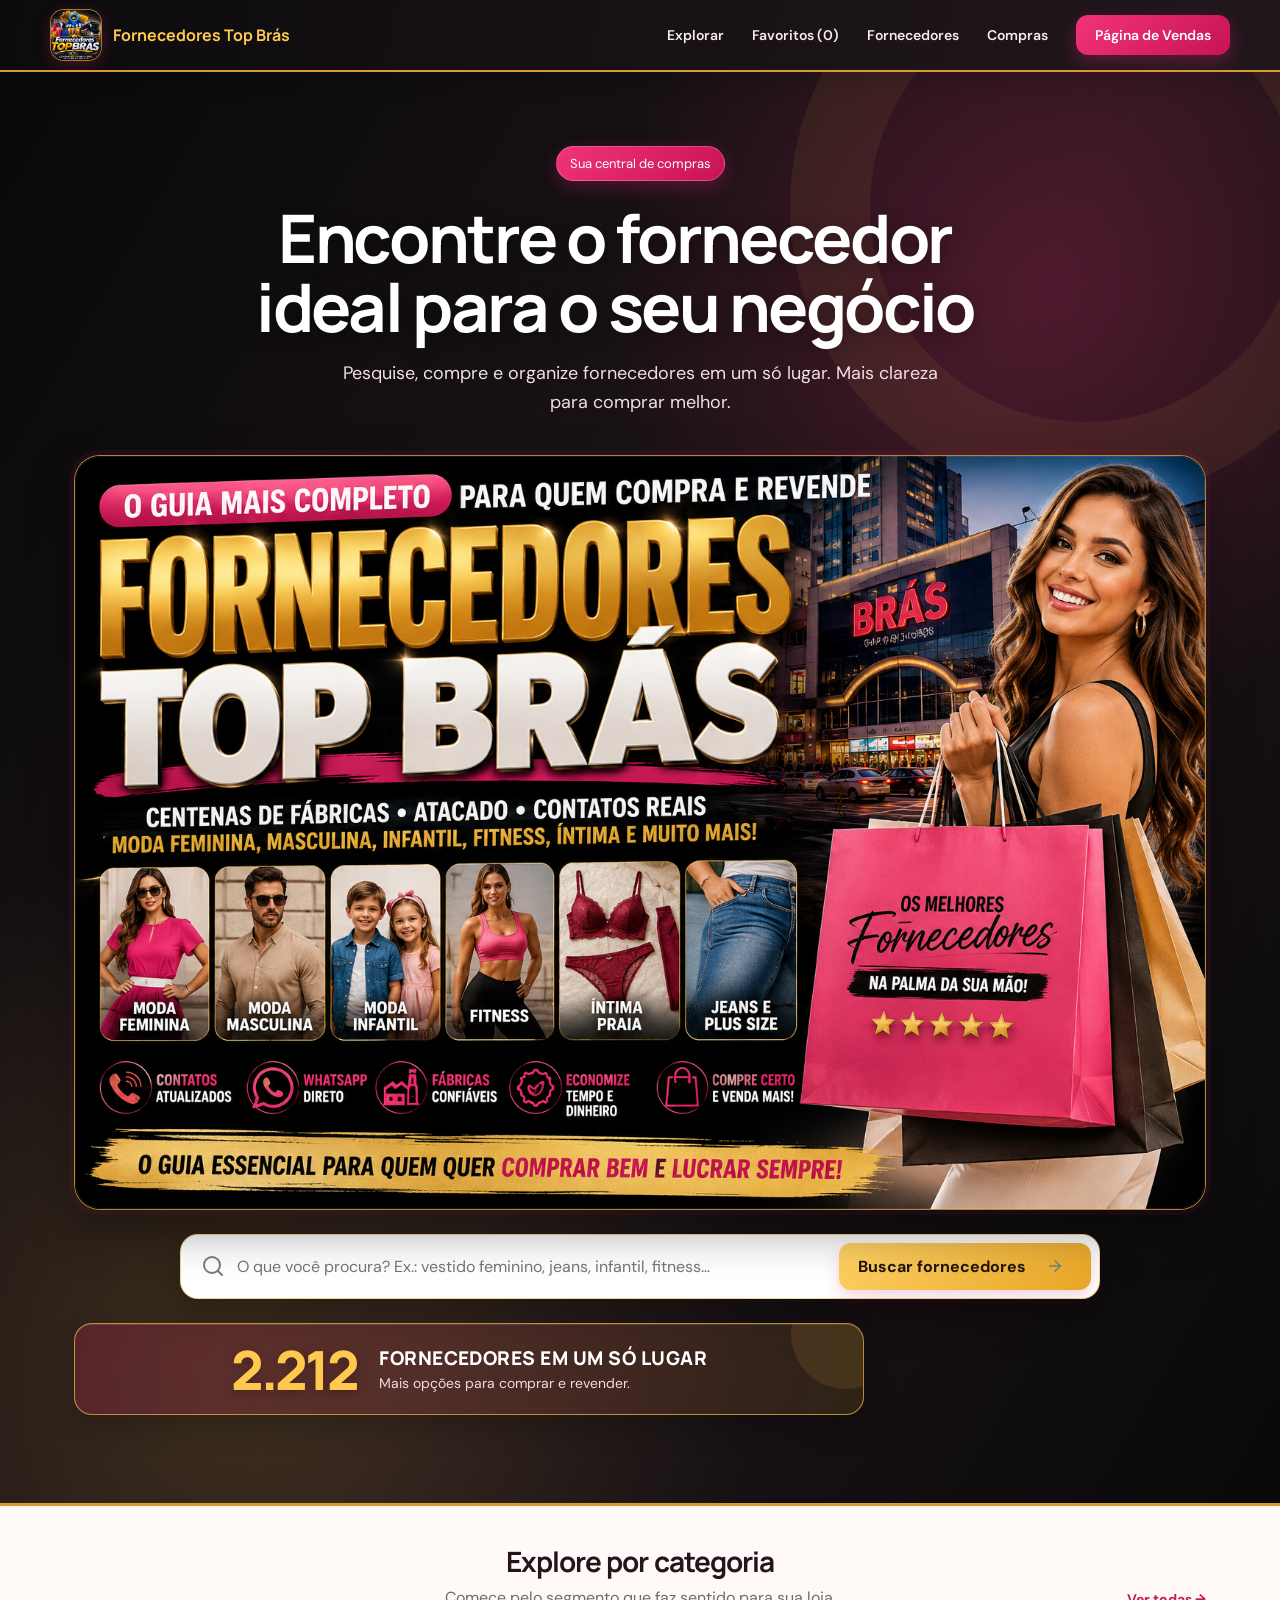
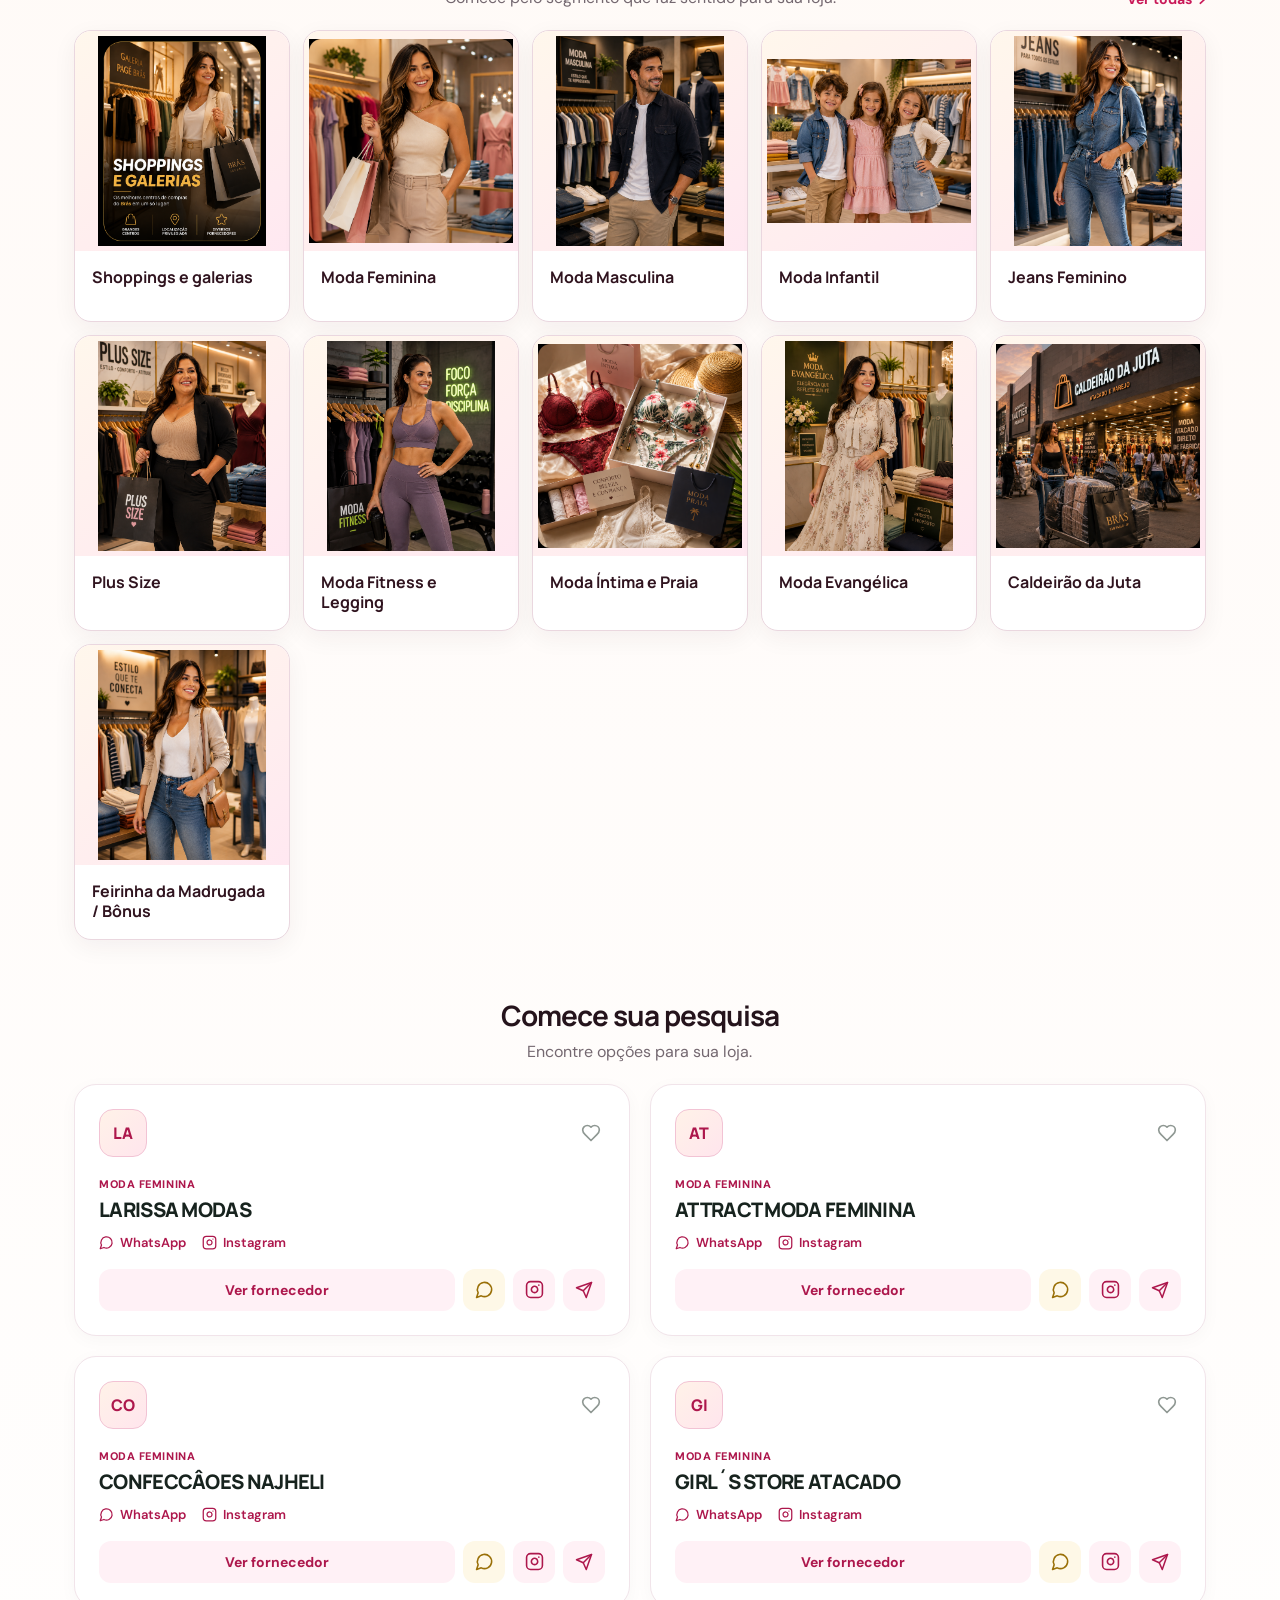
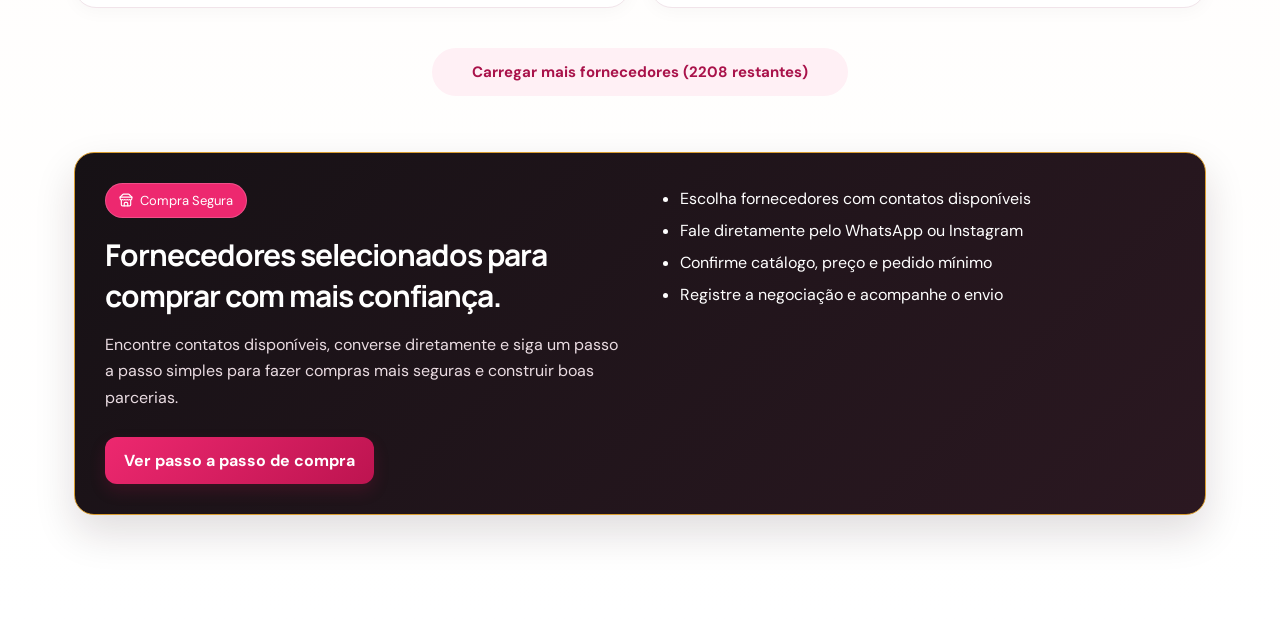
==== index.html @ fed49dac "revert: retirar destaque de teste da pagina inicial" ====
<!DOCTYPE html>
<html lang="pt-BR">
<head>
  <meta charset="utf-8" />
  <meta name="viewport" content="width=device-width, initial-scale=1, maximum-scale=1" />
  <title>Central de Fornecedores — Fornecedores Top Brás</title>
  <meta name="description" content="Encontre o fornecedor ideal para o seu negócio no Brás. Mais de 2.200 fornecedores em um só lugar. Contatos, WhatsApp e Instagram oficiais." />
  
  <link rel="icon" type="image/png" href="assets/fornecedores-top-bras-logo.png" />
  <link rel="apple-touch-icon" href="assets/fornecedores-top-bras-logo.png" />
  
  <!-- Fonts -->
  <link rel="preconnect" href="https://fonts.googleapis.com" />
  <link rel="preconnect" href="https://fonts.gstatic.com" crossorigin />
  <link href="https://fonts.googleapis.com/css2?family=DM+Sans:ital,opsz,wght@0,9..40,400;0,9..40,500;0,9..40,600;0,9..40,700;1,9..40,400&family=Manrope:wght@600;700;800;900&display=swap" rel="stylesheet" />
  
  <!-- App Stylesheet -->
  <link rel="stylesheet" href="styles.css" />
</head>
<body>

  <!-- ==========================================================================
       TOPBAR (EXACT MATCH)
       ========================================================================== -->
  <header class="topbar">
    <a class="brand" href="/" id="brandLogoLink">
      <span class="brandmark">
        <img alt="Fornecedores Top Brás" width="38" height="38" src="assets/fornecedores-top-bras-logo.png" style="border-radius:10px; object-fit:cover;" />
      </span>
      <span><b>Fornecedores Top Brás</b></span>
    </a>
    <nav class="desktop-nav">
      <a href="#explorar" id="navExplorar">Explorar</a>
      <a href="#favoritos" id="navFavoritos">Favoritos (<span id="desktopFavCount">0</span>)</a>
      <a href="#fornecedoresSection" id="navMeusFornecedores">Fornecedores</a>
      <a href="#compra-segura" id="navCompras">Compras</a>
      <a class="login" href="landing.html" title="Página de Vendas">Página de Vendas</a>
    </nav>
  </header>

  <main>
    <!-- ==========================================================================
         1. HOME VIEW (HERO, CATEGORIES, SUPPLIERS LIST, COMPRA SEGURA)
         ========================================================================== -->
    <div id="homeView">
      <!-- HERO SECTION (EXACT MATCH) -->
      <section class="hero">
        <div class="hero-inner">
          <div class="hero-copy">
            <span class="pill">Sua central de compras</span>
            <h1>Encontre o fornecedor ideal para o seu negócio</h1>
            <p>Pesquise, compre e organize fornecedores em um só lugar. Mais clareza para comprar melhor.</p>
          </div>

          <div class="hero-banner">
            <img alt="Guia de fornecedores TOP Brás com categorias de moda" width="1536" height="1024" src="assets/fornecedores-top-bras.png" />
          </div>

          <form class="searchbar hero-search" id="heroSearchForm" onsubmit="return false;">
            <svg xmlns="http://www.w3.org/2000/svg" width="24" height="24" viewBox="0 0 24 24" fill="none" stroke="currentColor" stroke-width="2" stroke-linecap="round" stroke-linejoin="round" class="lucide lucide-search"><circle cx="11" cy="11" r="8"></circle><path d="m21 21-4.3-4.3"></path></svg>
            <input id="mainSearchInput" placeholder="O que você procura? Ex.: vestido feminino, jeans, infantil, fitness..." autocomplete="off" />
            <button type="submit" class="button orange" id="mainSearchBtn">
              Buscar fornecedores 
              <svg xmlns="http://www.w3.org/2000/svg" width="18" height="18" viewBox="0 0 24 24" fill="none" stroke="currentColor" stroke-width="2" stroke-linecap="round" stroke-linejoin="round" class="lucide lucide-arrow-right"><path d="M5 12h14"></path><path d="m12 5 7 7-7 7"></path></svg>
            </button>
          </form>

          <div class="hero-proof">
            <strong>2.212</strong>
            <div>
              <b>fornecedores em um só lugar</b>
              <span>Mais opções para comprar e revender.</span>
            </div>
          </div>
        </div>
      </section>

      <!-- CONTAINER: CATEGORIES & SUPPLIERS (EXACT MATCH) -->
      <div class="container" id="explorar">
        
        <!-- CATEGORY GRID -->
        <section>
          <div class="section-title">
            <div>
              <h2>Explore por categoria</h2>
              <p>Comece pelo segmento que faz sentido para sua loja.</p>
            </div>
            <a class="text-link" href="#fornecedoresSection" id="btnVerTodas">Ver todas →</a>
          </div>

          <div class="category-grid" id="categoryGrid">
            <a class="category-card category-photo-card" href="#fornecedoresSection" data-cat="Shoppings e galerias">
              <img alt="Shoppings e galerias" loading="lazy" width="420" height="300" class="category-photo" src="assets/categories/11-shoppings-galerias.png" />
              <div class="category-meta"><b>Shoppings e galerias</b></div>
            </a>
            <a class="category-card category-photo-card" href="#fornecedoresSection" data-cat="Moda Feminina">
              <img alt="Moda Feminina" loading="lazy" width="420" height="300" class="category-photo" src="assets/categories/01-moda-feminina.png" />
              <div class="category-meta"><b>Moda Feminina</b></div>
            </a>
            <a class="category-card category-photo-card" href="#fornecedoresSection" data-cat="Moda Masculina">
              <img alt="Moda Masculina" loading="lazy" width="420" height="300" class="category-photo" src="assets/categories/09-moda-masculina.png" />
              <div class="category-meta"><b>Moda Masculina</b></div>
            </a>
            <a class="category-card category-photo-card" href="#fornecedoresSection" data-cat="Moda Infantil">
              <img alt="Moda Infantil" loading="lazy" width="420" height="300" class="category-photo" src="assets/categories/08-moda-infantil.png" />
              <div class="category-meta"><b>Moda Infantil</b></div>
            </a>
            <a class="category-card category-photo-card" href="#fornecedoresSection" data-cat="Jeans">
              <img alt="Jeans Feminino" loading="lazy" width="420" height="300" class="category-photo" src="assets/categories/05-jeans-feminino.png" />
              <div class="category-meta"><b>Jeans Feminino</b></div>
            </a>
            <a class="category-card category-photo-card" href="#fornecedoresSection" data-cat="Plus Size">
              <img alt="Plus Size" loading="lazy" width="420" height="300" class="category-photo" src="assets/categories/06-plus-size.png" />
              <div class="category-meta"><b>Plus Size</b></div>
            </a>
            <a class="category-card category-photo-card" href="#fornecedoresSection" data-cat="Moda Fitness">
              <img alt="Moda Fitness e Legging" loading="lazy" width="420" height="300" class="category-photo" src="assets/categories/04-moda-fitness-legging.png" />
              <div class="category-meta"><b>Moda Fitness e Legging</b></div>
            </a>
            <a class="category-card category-photo-card" href="#fornecedoresSection" data-cat="Moda Íntima">
              <img alt="Moda Íntima e Praia" loading="lazy" width="420" height="300" class="category-photo" src="assets/categories/03-moda-intima-praia.png" />
              <div class="category-meta"><b>Moda Íntima e Praia</b></div>
            </a>
            <a class="category-card category-photo-card" href="#fornecedoresSection" data-cat="Moda Evangélica">
              <img alt="Moda Evangélica" loading="lazy" width="420" height="300" class="category-photo" src="assets/categories/07-moda-evangelica.png" />
              <div class="category-meta"><b>Moda Evangélica</b></div>
            </a>
            <a class="category-card category-photo-card" href="#fornecedoresSection" data-cat="Caldeirão da Juta">
              <img alt="Caldeirão da Juta" loading="lazy" width="420" height="300" class="category-photo" src="assets/categories/02-caldeirao-da-juta.png" />
              <div class="category-meta"><b>Caldeirão da Juta</b></div>
            </a>
            <a class="category-card category-photo-card" href="#fornecedoresSection" data-cat="Feirinha da Madrugada">
              <img alt="Feirinha da Madrugada / Bônus" loading="lazy" width="420" height="300" class="category-photo" src="assets/categories/10-feirinha-madrugada-bonus.png" />
              <div class="category-meta"><b>Feirinha da Madrugada / Bônus</b></div>
            </a>
          </div>
        </section>

        <!-- SUPPLIERS GRID SECTION -->
        <section class="section" id="fornecedoresSection">
          <div class="section-title">
            <div>
              <h2 id="suppliersTitle">Comece sua pesquisa</h2>
              <p id="suppliersSubtitle">Encontre opções para sua loja.</p>
            </div>
            <div style="display:flex; align-items:center; gap:10px;">
              <span id="activeFilterBadge" style="display:none; background:var(--mint); color:var(--green); font-size:12px; font-weight:700; padding:6px 14px; border-radius:99px;"></span>
              <button id="btnLimparFiltro" style="display:none; background:none; border:none; color:var(--orange); font-weight:700; font-size:13px; cursor:pointer;">Limpar filtro ✕</button>
            </div>
          </div>

          <div class="supplier-grid" id="suppliersGrid">
            <!-- Renderizado dinamicamente via app.js -->
          </div>

          <div style="text-align:center; margin-top:40px;" id="loadMoreBox">
            <button type="button" class="button secondary" id="btnCarregarMais" style="padding:14px 40px; font-weight:700; font-size:15px; border-radius:99px;">
              Carregar mais fornecedores
            </button>
          </div>
        </section>

        <!-- COMPRA SEGURA SECTION -->
        <section class="section safe" id="compra-segura">
          <div>
            <span class="pill" style="background:#dcebe1;color:#18392b">
              <svg xmlns="http://www.w3.org/2000/svg" width="14" height="14" viewBox="0 0 24 24" fill="none" stroke="currentColor" stroke-width="2" stroke-linecap="round" stroke-linejoin="round" class="lucide lucide-store"><path d="m2 7 4.41-4.41A2 2 0 0 1 7.83 2h8.34a2 2 0 0 1 1.42.59L22 7"></path><path d="M4 12v8a2 2 0 0 0 2 2h12a2 2 0 0 0 2-2v-8"></path><path d="M15 22v-4a2 2 0 0 0-2-2h-2a2 2 0 0 0-2 2v4"></path><path d="M2 7h20"></path><path d="M22 7v3a2 2 0 0 1-2 2a2.7 2.7 0 0 1-1.59-.63.7.7 0 0 0-.82 0A2.7 2.7 0 0 1 16 12a2.7 2.7 0 0 1-1.59-.63.7.7 0 0 0-.82 0A2.7 2.7 0 0 1 12 12a2.7 2.7 0 0 1-1.59-.63.7.7 0 0 0-.82 0A2.7 2.7 0 0 1 8 12a2.7 2.7 0 0 1-1.59-.63.7.7 0 0 0-.82 0A2.7 2.7 0 0 1 4 12a2 2 0 0 1-2-2V7"></path></svg> 
              Compra Segura
            </span>
            <h2 style="margin-top:16px;font-size:30px">Fornecedores selecionados para comprar com mais confiança.</h2>
            <p style="color:var(--muted);line-height:1.65">Encontre contatos disponíveis, converse diretamente e siga um passo a passo simples para fazer compras mais seguras e construir boas parcerias.</p>
            <button type="button" class="button" id="btnPassoAPasso" style="margin-top:10px;">Ver passo a passo de compra</button>
          </div>
          <ul>
            <li>Escolha fornecedores com contatos disponíveis</li>
            <li>Fale diretamente pelo WhatsApp ou Instagram</li>
            <li>Confirme catálogo, preço e pedido mínimo</li>
            <li>Registre a negociação e acompanhe o envio</li>
          </ul>
        </section>

      </div>
    </div>

    <!-- ==========================================================================
         2. INTERNAL SUPPLIER DETAIL VIEW (DIRECT GPS ROUTE)
         ========================================================================== -->
    <div id="detailView" style="display:none;">
      <div class="container">
        <div style="margin-bottom: 24px;">
          <a href="/" class="text-link" id="btnBackToHome" style="display:inline-flex; align-items:center; gap:8px; font-weight:700; font-size:15px; cursor:pointer;">
            <svg xmlns="http://www.w3.org/2000/svg" width="18" height="18" viewBox="0 0 24 24" fill="none" stroke="currentColor" stroke-width="2" stroke-linecap="round" stroke-linejoin="round"><path d="m15 18-6-6 6-6"/></svg>
            Voltar para todos os fornecedores
          </a>
        </div>

        <div class="detail-grid">
          <!-- MAIN DETAILS ARTICLE -->
          <article class="detail-card">
            <div class="detail-header">
              <div class="avatar" id="detailAvatar">Sh</div>
              <div>
                <h1 id="detailTitle">Shopping 900</h1>
                <span class="badge" id="detailBadge">Shoppings e galerias</span>
              </div>
            </div>

            <div class="details" id="detailItemsList">
              <!-- Dynamically populated detail items -->
            </div>
          </article>

          <!-- ASIDE QUICK ACTIONS -->
          <aside>
            <div class="side-card">
              <h3>Ações rápidas</h3>
              <div class="action-stack">
                <a class="button" id="detailZapBtn" target="_blank" href="#">
                  <svg xmlns="http://www.w3.org/2000/svg" width="18" height="18" viewBox="0 0 24 24" fill="none" stroke="currentColor" stroke-width="2" stroke-linecap="round" stroke-linejoin="round" class="lucide lucide-message-circle"><path d="M7.9 20A9 9 0 1 0 4 16.1L2 22Z"></path></svg> 
                  Chamar no WhatsApp
                </a>

                <a class="button secondary" id="detailInstaBtn" target="_blank" href="#">
                  <svg xmlns="http://www.w3.org/2000/svg" width="18" height="18" viewBox="0 0 24 24" fill="none" stroke="currentColor" stroke-width="2" stroke-linecap="round" stroke-linejoin="round" class="lucide lucide-instagram"><rect width="20" height="20" x="2" y="2" rx="5" ry="5"></rect><path d="M16 11.37A4 4 0 1 1 12.63 8 4 4 0 0 1 16 11.37z"></path><line x1="17.5" x2="17.51" y1="6.5" y2="6.5"></line></svg> 
                  Abrir Instagram
                </a>

                <!-- DIRECT GPS NAVIGATION LINK -->
                <a class="button secondary" id="detailGpsBtn" target="_blank" href="#" aria-label="Como chegar no fornecedor com GPS">
                  <svg xmlns="http://www.w3.org/2000/svg" width="18" height="18" viewBox="0 0 24 24" fill="none" stroke="currentColor" stroke-width="2" stroke-linecap="round" stroke-linejoin="round" class="lucide lucide-navigation"><polygon points="3 11 22 2 13 21 11 13 3 11"></polygon></svg> 
                  Como chegar (GPS)
                </a>

                <button class="button" type="button" id="detailAddMeusFornecedoresBtn">
                  <svg xmlns="http://www.w3.org/2000/svg" width="18" height="18" viewBox="0 0 24 24" fill="none" stroke="currentColor" stroke-width="2" stroke-linecap="round" stroke-linejoin="round" class="lucide lucide-package-check"><path d="m16 16 2 2 4-4"></path><path d="M21 10V8a2 2 0 0 0-1-1.73l-7-4a2 2 0 0 0-2 0l-7 4A2 2 0 0 0 3 8v8a2 2 0 0 0 1 1.73l7 4a2 2 0 0 0 2 0l2-1.14"></path><path d="m7.5 4.27 9 5.15"></path><polyline points="3.29 7 12 12 20.71 7"></polyline><line x1="12" x2="12" y1="22" y2="12"></line></svg> 
                  Adicionar aos meus fornecedores
                </button>

                <button class="button secondary" type="button" id="detailToggleFavBtn">
                  <svg xmlns="http://www.w3.org/2000/svg" width="18" height="18" viewBox="0 0 24 24" fill="none" stroke="currentColor" stroke-width="2" stroke-linecap="round" stroke-linejoin="round" class="lucide lucide-heart"><path d="M19 14c1.49-1.46 3-3.21 3-5.5A5.5 5.5 0 0 0 16.5 3c-1.76 0-3 .5-4.5 2-1.5-1.5-2.74-2-4.5-2A5.5 5.5 0 0 0 2 8.5c0 2.3 1.5 4.05 3 5.5l7 7Z"></path></svg> 
                  Adicionar aos favoritos
                </button>

                <select class="select" id="detailClassifySelect">
                  <option value="" disabled="" selected="">Classificar fornecedor</option>
                  <option>Quero conhecer</option>
                  <option>Entrei em contato</option>
                  <option>Aguardando resposta</option>
                  <option>Negociando</option>
                  <option>Fiz minha primeira compra</option>
                  <option>Fornecedor aprovado</option>
                  <option>Favorito</option>
                  <option>Não recomendo</option>
                  <option>Contato aparentemente desatualizado</option>
                </select>

                <textarea class="textarea" id="detailNoteTextarea" placeholder="Escreva sua anotação sobre este fornecedor..."></textarea>
                
                <button class="button secondary" type="button" id="detailSaveNoteBtn">
                  <svg xmlns="http://www.w3.org/2000/svg" width="18" height="18" viewBox="0 0 24 24" fill="none" stroke="currentColor" stroke-width="2" stroke-linecap="round" stroke-linejoin="round" class="lucide lucide-notebook-pen"><path d="M13.4 2H6a2 2 0 0 0-2 2v16a2 2 0 0 0 2 2h12a2 2 0 0 0 2-2v-7.4"></path><path d="M2 6h4"></path><path d="M2 10h4"></path><path d="M2 14h4"></path><path d="M2 18h4"></path><path d="M21.378 5.626a1 1 0 1 0-3.004-3.004l-5.01 5.012a2 2 0 0 0-.506.854l-.837 2.87a.5.5 0 0 0 .62.62l2.87-.837a2 2 0 0 0 .854-.506z"></path></svg> 
                  Salvar anotação
                </button>
              </div>
            </div>
          </aside>
        </div>
      </div>
    </div>
  </main>

  <!-- ==========================================================================
       BOTTOM NAVIGATION (MOBILE FIRST - EXACT MATCH)
       ========================================================================== -->
  <nav class="bottom-nav">
    <a class="active" href="#" id="bottomNavInicio">
      <svg xmlns="http://www.w3.org/2000/svg" width="21" height="21" viewBox="0 0 24 24" fill="none" stroke="currentColor" stroke-width="2" stroke-linecap="round" stroke-linejoin="round" class="lucide lucide-house"><path d="M15 21v-8a1 1 0 0 0-1-1h-4a1 1 0 0 0-1 1v8"></path><path d="M3 10a2 2 0 0 1 .709-1.528l7-5.999a2 2 0 0 1 2.582 0l7 5.999A2 2 0 0 1 21 10v9a2 2 0 0 1-2 2H5a2 2 0 0 1-2-2z"></path></svg>
      <span>Início</span>
    </a>
    <a href="#fornecedoresSection" id="bottomNavBuscar">
      <svg xmlns="http://www.w3.org/2000/svg" width="21" height="21" viewBox="0 0 24 24" fill="none" stroke="currentColor" stroke-width="2" stroke-linecap="round" stroke-linejoin="round" class="lucide lucide-search"><circle cx="11" cy="11" r="8"></circle><path d="m21 21-4.3-4.3"></path></svg>
      <span>Buscar</span>
    </a>
    <a href="#favoritos" id="bottomNavFavoritos">
      <svg xmlns="http://www.w3.org/2000/svg" width="21" height="21" viewBox="0 0 24 24" fill="none" stroke="currentColor" stroke-width="2" stroke-linecap="round" stroke-linejoin="round" class="lucide lucide-heart"><path d="M19 14c1.49-1.46 3-3.21 3-5.5A5.5 5.5 0 0 0 16.5 3c-1.76 0-3 .5-4.5 2-1.5-1.5-2.74-2-4.5-2A5.5 5.5 0 0 0 2 8.5c0 2.3 1.5 4.05 3 5.5l7 7Z"></path></svg>
      <span>Favoritos</span>
    </a>
    <a href="#fornecedoresSection" id="bottomNavFornecedores">
      <svg xmlns="http://www.w3.org/2000/svg" width="21" height="21" viewBox="0 0 24 24" fill="none" stroke="currentColor" stroke-width="2" stroke-linecap="round" stroke-linejoin="round" class="lucide lucide-package"><path d="M11 21.73a2 2 0 0 0 2 0l7-4A2 2 0 0 0 21 16V8a2 2 0 0 0-1-1.73l-7-4a2 2 0 0 0-2 0l-7 4A2 2 0 0 0 3 8v8a2 2 0 0 0 1 1.73z"></path><path d="M12 22V12"></path><path d="m3.3 7 7.703 4.734a2 2 0 0 0 1.994 0L20.7 7"></path><path d="m7.5 4.27 9 5.15"></path></svg>
      <span>Fornecedores</span>
    </a>
    <a href="#compra-segura" id="bottomNavPerfil">
      <svg xmlns="http://www.w3.org/2000/svg" width="21" height="21" viewBox="0 0 24 24" fill="none" stroke="currentColor" stroke-width="2" stroke-linecap="round" stroke-linejoin="round" class="lucide lucide-user-round"><circle cx="12" cy="8" r="5"></circle><path d="M20 21a8 8 0 0 0-16 0"></path></svg>
      <span>Dicas</span>
    </a>
  </nav>

  <!-- TOAST FEEDBACK -->
  <div class="toast-msg" id="toast">⭐ Fornecedor salvo nos favoritos!</div>

  <!-- SUPPLIERS DATABASE (2.212 FORNECEDORES) -->
  <script src="fornecedores_data.js"></script>

  <!-- APPLICATION LOGIC -->
  <script src="app.js"></script>

</body>
</html>
---- styles.css ----
@import url("https://fonts.googleapis.com/css2?family=DM+Sans:wght@400;500;600;700&family=Manrope:wght@600;700;800&display=swap");:root{--ink:#17231e;--muted:#68736d;--green:#18392b;--mint:#dcebe1;--cream:#f6f3e9;--orange:#ef9c55;--line:#e2e5df;--shadow:0 12px 35px rgba(24,57,43,.08)}*{box-sizing:border-box}html{scroll-behavior:smooth}body{margin:0;background:#fafbf8;color:var(--ink);font-family:DM Sans,sans-serif}h1,h2,h3{font-family:Manrope,sans-serif;margin:0;letter-spacing:-.035em}a{text-decoration:none;color:inherit}button,input,select,textarea{font:inherit}button{cursor:pointer}main{min-height:calc(100vh - 72px)}.topbar{height:72px;padding:0 max(24px,calc((100vw - 1180px)/2));justify-content:space-between;background:#fff;border-bottom:1px solid var(--line);position:-webkit-sticky;position:sticky;top:0;z-index:30}.brand,.topbar{display:flex;align-items:center}.brand{gap:10px;font-family:Manrope;font-weight:600}.brandmark{width:38px;height:38px;border-radius:12px;background:var(--green);color:#fff;display:grid;place-items:center}.desktop-nav{display:flex;align-items:center;gap:28px;font-size:14px;font-weight:600}.desktop-nav a:hover{color:#2d7656}.desktop-nav .login{background:var(--green);padding:11px 19px;border-radius:12px}.bottom-nav{display:none}.container{max-width:1180px;margin:auto;padding:36px 24px 110px}.hero{background:var(--green);color:#fff;overflow:hidden;position:relative}.hero:after{content:"";position:absolute;width:430px;height:430px;border:80px solid rgba(255,255,255,.045);border-radius:50%;right:-100px;top:-160px}.hero-inner{max-width:1180px;margin:auto;padding:74px 24px 88px;position:relative;z-index:1}.hero-copy{max-width:760px}.pill{display:inline-flex;gap:7px;align-items:center;background:rgba(255,255,255,.12);padding:8px 13px;border:1px solid rgba(255,255,255,.14);border-radius:99px;font-size:13px}.hero h1{font-size:clamp(38px,6vw,67px);line-height:1.03;margin:22px 0 18px;max-width:800px}.hero p{color:#d7e3dc;font-size:18px;max-width:610px;line-height:1.6}.searchbar{display:flex;background:#fff;border-radius:18px;padding:8px;margin-top:34px;max-width:790px;box-shadow:0 16px 38px rgba(0,0,0,.2)}.searchbar svg{color:#738078;margin:auto 8px auto 12px;flex:none}.searchbar input{border:0;outline:0;flex:1 1;min-width:0;padding:13px 4px;color:var(--ink)}.button{border:0;border-radius:12px;padding:13px 19px;font-weight:700;display:inline-flex;align-items:center;justify-content:center;gap:8px;background:var(--green);color:#fff}.button.orange{background:var(--orange);color:#2d2117}.button.secondary{background:#edf2ee;color:var(--green)}.hero-stats{display:flex;gap:36px;margin-top:34px;color:#d7e3dc;font-size:13px}.hero-stats b{display:block;color:#fff;font:700 23px Manrope}.section{margin-top:56px}.section-title{display:flex;justify-content:space-between;align-items:end;margin-bottom:22px}.section-title h2{font-size:28px}.section-title p{color:var(--muted);margin:7px 0 0}.text-link{color:#347657;font-weight:700;font-size:14px}.category-grid{display:grid;grid-template-columns:repeat(5,1fr);grid-gap:13px;gap:13px}.category-card{background:#fff;border:1px solid var(--line);border-radius:17px;padding:20px;min-height:145px;transition:.2s;display:flex;flex-direction:column;justify-content:space-between}.category-card:hover{transform:translateY(-3px);box-shadow:var(--shadow);border-color:#bad2c4}.category-icon{width:45px;height:45px;border-radius:14px;background:var(--cream);display:grid;place-items:center;font-size:22px}.category-card b{font-family:Manrope}.category-card small{display:block;color:var(--muted);margin-top:4px}.supplier-grid{display:grid;grid-template-columns:repeat(3,1fr);grid-gap:16px;gap:16px}.supplier-card{background:#fff;border:1px solid var(--line);border-radius:19px;padding:20px;min-width:0;transition:.2s}.supplier-card:hover{box-shadow:var(--shadow);transform:translateY(-2px)}.card-head{display:flex;justify-content:space-between}.avatar{width:46px;height:46px;border-radius:14px;background:var(--mint);color:var(--green);display:grid;place-items:center;font-weight:800}.heart{border:0;background:transparent;color:#9aa39e}.heart.on{color:#d05e66}.eyebrow{display:block;margin-top:18px;color:#397457;font-size:12px;font-weight:700;text-transform:uppercase;letter-spacing:.05em}.supplier-card h3{font-size:19px;margin:7px 0 14px;white-space:nowrap;overflow:hidden;text-overflow:ellipsis}.availability{display:flex;gap:10px;flex-wrap:wrap}.availability span{display:flex;align-items:center;gap:5px;font-size:12px;color:#919a95}.availability .yes{color:#2f7652}.status{margin:15px 0;color:#9a731d;background:#fff8de;width:max-content;padding:6px 9px;border-radius:8px;font-size:12px;display:flex;gap:5px}.card-actions{display:flex;gap:8px;margin-top:17px}.card-actions .secondary{flex:1 1;padding:10px}.icon-button{width:42px;border-radius:11px;display:grid;place-items:center;background:#f5eaf4;color:#a7428f}.icon-button.green{background:#e2f5e8;color:#298b4e}.notice{background:#fff4dd;border:1px solid #f1d9a9;padding:22px;border-radius:16px;line-height:1.55}.filters-layout{display:grid;grid-template-columns:240px 1fr;grid-gap:26px;gap:26px}.filter-panel{background:#fff;border:1px solid var(--line);border-radius:18px;padding:20px;height:max-content;position:-webkit-sticky;position:sticky;top:95px}.field{display:grid;grid-gap:7px;gap:7px;margin-bottom:16px}.field label{font-size:13px;font-weight:700}.input,.select,.textarea{width:100%;border:1px solid var(--line);border-radius:11px;padding:12px;background:#fff;outline:0}.input:focus,.textarea:focus{border-color:#69947d;box-shadow:0 0 0 3px #e3eee7}.textarea{min-height:110px;resize:vertical}.checkbox{gap:8px;margin:12px 0;font-size:14px}.checkbox,.results-head{display:flex;align-items:center}.results-head{justify-content:space-between;margin-bottom:18px}.empty{text-align:center;padding:70px 20px;background:#fff;border:1px dashed #cdd4cf;border-radius:18px;color:var(--muted)}.detail-grid{display:grid;grid-template-columns:1.45fr .55fr;grid-gap:26px;gap:26px}.detail-card,.form-card,.side-card{background:#fff;border:1px solid var(--line);border-radius:20px;padding:26px}.detail-header{display:flex;gap:18px;align-items:center;padding-bottom:24px;border-bottom:1px solid var(--line)}.detail-header .avatar{width:64px;height:64px;font-size:20px}.detail-header h1{font-size:31px}.badge{display:inline-flex;background:var(--mint);color:var(--green);border-radius:9px;padding:6px 9px;font-size:12px;font-weight:700;margin-top:7px}.details{display:grid;grid-template-columns:1fr 1fr;grid-gap:20px;gap:20px;padding:25px 0}.detail-item span{font-size:12px;color:var(--muted);display:block;margin-bottom:5px}.detail-item b{font-size:14px}.action-stack{display:grid;grid-gap:10px;gap:10px}.action-stack .button{width:100%}.side-card{margin-bottom:16px}.side-card h3{margin-bottom:14px}.safe{background:var(--cream);border-radius:20px;padding:30px;display:grid;grid-template-columns:1fr 1fr;grid-gap:40px;gap:40px}.safe ul{line-height:2;margin:0;padding-left:20px}.pagination{display:flex;justify-content:center;gap:8px;margin-top:28px}.pagination button{border:1px solid var(--line);background:#fff;padding:9px 13px;border-radius:9px}.pagination button:disabled{opacity:.4}.tabs{display:flex;gap:8px;margin-bottom:22px;overflow:auto}.tabs a{padding:10px 14px;border-radius:10px;background:#eef2ef;white-space:nowrap;font-size:14px;font-weight:600}.auth-shell{max-width:460px;margin:60px auto;padding:0 20px}.form-card h1{font-size:30px;margin-bottom:8px}.form-card>p{color:var(--muted);margin-bottom:25px}.two-col{display:grid;grid-template-columns:1fr 1fr;grid-gap:14px;gap:14px}.checklist{display:grid;grid-gap:10px;gap:10px}.check-row{display:flex;align-items:center;gap:10px;padding:12px;background:#f7f9f6;border-radius:10px}.mobile-filter{display:none}.compare-bar{position:fixed;bottom:24px;left:50%;transform:translateX(-50%);background:var(--green);color:#fff;padding:12px 18px;border-radius:14px;z-index:40;box-shadow:var(--shadow)}@media(max-width:900px){.category-grid{grid-template-columns:repeat(3,1fr)}.supplier-grid{grid-template-columns:repeat(2,1fr)}.desktop-nav{display:none}.detail-grid,.filters-layout,.safe{grid-template-columns:1fr}.filter-panel{position:static}.hero-inner{padding-top:55px}.details{grid-template-columns:1fr 1fr}}@media(max-width:620px){main{padding-bottom:70px}.topbar{height:60px;padding:0 16px}.brandmark{width:34px;height:34px}.brand span:last-child{font-size:14px}.bottom-nav{display:flex;position:fixed;bottom:0;left:0;right:0;height:68px;background:#fff;border-top:1px solid var(--line);z-index:50;justify-content:space-around;padding:8px 3px env(safe-area-inset-bottom)}.bottom-nav a{display:flex;flex-direction:column;align-items:center;gap:3px;color:#839088;font-size:10px;min-width:58px}.bottom-nav .active{color:var(--green);font-weight:700}.container{padding:25px 16px 100px}.hero-inner{padding:44px 17px 58px}.hero h1{font-size:39px}.hero p{font-size:16px}.searchbar{display:grid;grid-template-columns:auto 1fr;padding:7px}.searchbar .button{grid-column:1/3}.hero-stats{gap:24px}.hero-stats>div:last-child{display:none}.category-grid{grid-template-columns:repeat(2,1fr)}.category-card{min-height:130px;padding:16px}.supplier-grid{grid-template-columns:1fr}.section{margin-top:42px}.section-title h2{font-size:24px}.filter-panel,.section-title>a{display:none}.mobile-filter{display:block}.detail-card,.form-card,.side-card{padding:20px}.details{grid-template-columns:1fr}.detail-header h1{font-size:24px}.two-col{grid-template-columns:1fr}.safe{padding:22px}.results-head h1{font-size:25px}}.hero-banner{position:relative;margin-top:38px;border-radius:26px;overflow:hidden;border:1px solid rgba(255,255,255,.2);box-shadow:0 28px 70px rgba(0,0,0,.34);background:#080808;isolation:isolate}.hero-banner:after{content:"";position:absolute;inset:0;border-radius:inherit;box-shadow:inset 0 0 0 1px rgba(255,255,255,.08);pointer-events:none}.hero-banner img{display:block;width:100%;height:auto}.hero-search{max-width:920px;margin:24px auto 0}.hero-stats{justify-content:center}.hero-copy{max-width:850px;text-align:center;margin:auto}.hero-copy p{margin-left:auto;margin-right:auto}.hero-copy .pill{margin:auto}@media(max-width:620px){.hero-banner{margin-top:28px;border-radius:17px}.hero-inner{padding-left:12px;padding-right:12px}.hero-copy{padding:0 5px}.hero h1{font-size:34px}.hero-search{margin-top:16px}.hero-stats{justify-content:flex-start;padding:0 5px}}.category-photo-card{padding:0;min-height:292px;overflow:hidden;display:block;background:#fff}.category-photo{display:block;width:100%;height:220px;object-fit:contain;object-position:center;background:linear-gradient(145deg,#f8f2e8,#eee4d5);padding:5px;transition:transform .35s ease}.category-photo-card:hover .category-photo{transform:scale(1.015)}.category-meta{padding:16px 17px 18px}.category-meta b{display:block;line-height:1.25}.category-meta small{margin-top:6px}@media(max-width:620px){.category-photo-card{min-height:250px}.category-photo{height:174px;padding:4px}.category-meta{padding:13px}.category-meta b{font-size:14px}.category-meta small{font-size:11px}}.brand{gap:11px}.brandmark{width:52px;height:52px;border-radius:14px;background:#f2eadb;color:inherit;overflow:hidden;box-shadow:0 3px 12px rgba(24,57,43,.14)}.brandmark img{width:100%;height:100%;object-fit:cover;object-position:center 48%}.brand b{color:#b77616}@media(max-width:620px){.brandmark{width:42px;height:42px;border-radius:11px}.brand span:last-child{font-size:13px}}.hero-brand-pill{padding:5px 13px 5px 5px;font-weight:600}.hero-brand-pill img{width:34px;height:34px;border-radius:10px;object-fit:cover;object-position:center 48%;box-shadow:0 3px 10px rgba(0,0,0,.22)}:root{--ink:#171217;--muted:#746870;--green:#171318;--mint:#ffe4ef;--cream:#fff4dc;--orange:#f4b942;--line:#eadce2;--white:#fff;--pink:#ed286f;--pink-dark:#bd1450;--gold:#f4b942;--shadow:0 14px 38px rgba(36,17,28,.11)}body{background:linear-gradient(180deg,#fff,#fffaf7 38%,#fff)}.topbar{background:linear-gradient(100deg,#0c0b0d,#21171d);border-bottom:2px solid #d99c2e;box-shadow:0 5px 22px rgba(0,0,0,.18)}.brand{color:#fff}.brand b{color:#ffc84e}.brandmark{background:#080709;border:1px solid rgba(244,185,66,.65);box-shadow:0 4px 14px rgba(237,40,111,.24)}.desktop-nav{color:#f8edf1}.desktop-nav a:hover{color:#ffc84e}.desktop-nav .login{background:linear-gradient(135deg,#f23378,#c71354);color:#fff;box-shadow:0 7px 18px rgba(237,40,111,.3)}.hero{background:radial-gradient(circle at 82% 15%,rgba(237,40,111,.24),transparent 28%),radial-gradient(circle at 18% 90%,rgba(244,185,66,.16),transparent 32%),linear-gradient(120deg,#09090a,#1e151a 55%,#09090a);border-bottom:3px solid #d99c2e}.hero:after{border-color:rgba(244,185,66,.07)}.hero .pill{background:linear-gradient(135deg,#f23378,#c71354);border-color:rgba(255,255,255,.22);box-shadow:0 6px 18px rgba(237,40,111,.28)}.hero h1{text-shadow:0 3px 18px rgba(0,0,0,.3)}.hero h1,.hero h1:first-line{color:#fff}.hero p{color:#f1dfe6}.hero-banner{border:1px solid rgba(244,185,66,.72);box-shadow:0 20px 48px rgba(0,0,0,.38),0 0 0 5px rgba(237,40,111,.08)}.searchbar{border:1px solid rgba(244,185,66,.6);box-shadow:0 16px 40px rgba(0,0,0,.3)}.searchbar:focus-within{box-shadow:0 0 0 4px rgba(237,40,111,.16),0 16px 40px rgba(0,0,0,.26)}.button{background:linear-gradient(135deg,#ed286f,#bd1450);box-shadow:0 7px 16px rgba(189,20,80,.18)}.button:hover{filter:brightness(1.06);transform:translateY(-1px)}.button.orange{background:linear-gradient(135deg,#ffd266,#e8a525);color:#21150b}.button.secondary{background:#fff0f5;color:#a9124a;box-shadow:none}.section-title h2{color:#25141c}.text-link{color:#c91858}.category-card,.detail-card,.form-card,.side-card,.supplier-card{border-color:#ead7df;box-shadow:0 7px 24px rgba(55,24,40,.055)}.category-card:hover,.supplier-card:hover{border-color:#ed7ba6;box-shadow:0 16px 34px rgba(151,31,81,.13)}.category-photo{background:linear-gradient(145deg,#fff7ec,#ffe8f1)}.category-meta b{color:#30141f}.avatar{background:linear-gradient(145deg,#ffe6f0,#ffe8bb);color:#a8144c;border:1px solid #f2c3d4}.eyebrow{color:#bb1853}.heart.on{color:#ed286f}.availability .yes{color:#b91852}.icon-button{background:#ffe5f0;color:#c11455}.icon-button.green{background:#fff0cf;color:#9c6811}.badge{background:#ffe5ef;color:#a81249}.notice{background:#fff4d9;border-color:#eacb86}.safe{background:linear-gradient(135deg,#161115,#2b1821);color:#fff;border:1px solid #d99c2e;box-shadow:0 18px 40px rgba(32,16,24,.14)}.safe p{color:#eadce2!important}.safe .pill{background:#ed286f!important;color:#fff!important;border-color:rgba(255,255,255,.18)}.filter-panel{border-color:#e8d7df;box-shadow:0 10px 28px rgba(55,24,40,.06)}.input:focus,.select:focus,.textarea:focus{border-color:#ed6b9c;box-shadow:0 0 0 3px #ffe4ef}.tabs a{background:#fff0f5;color:#a9124a}.bottom-nav .active{color:#d0195c}.compare-bar{background:linear-gradient(135deg,#171318,#3a1827);border:1px solid #d99c2e}@media(max-width:620px){.bottom-nav{border-top:2px solid #e1ad45;box-shadow:0 -5px 20px rgba(32,16,24,.1)}.hero,.topbar{border-bottom-width:2px}}.detail-item{min-width:0}.detail-item b{overflow-wrap:anywhere;word-break:break-word;line-height:1.55}.action-stack .button{white-space:normal;text-align:center;line-height:1.35;min-height:48px}@media(max-width:620px){.detail-grid{gap:16px}.detail-card,.side-card{width:100%;max-width:100%;overflow:hidden}.detail-header{gap:14px;padding-bottom:20px;align-items:flex-start}.detail-header .avatar{width:56px;height:56px;min-width:56px}.detail-header>div:last-child{min-width:0}.detail-header h1{font-size:25px;line-height:1.18;overflow-wrap:anywhere}.badge{font-size:13px;line-height:1.3}.details{gap:18px;padding:22px 0 4px}.detail-item span{font-size:13px;margin-bottom:6px}.detail-item b{display:block;font-size:16px;font-weight:700;line-height:1.55}.side-card h3{font-size:21px}.action-stack{gap:11px}.action-stack .button{font-size:15px;padding:14px 12px}.action-stack .select,.action-stack .textarea{font-size:16px}.action-message{font-size:13px;line-height:1.45}}.hero-proof{max-width:790px;margin:24px 0 0;display:flex;align-items:center;justify-content:center;gap:22px;padding:18px 24px;border:1px solid rgba(244,185,66,.7);border-radius:18px;background:linear-gradient(105deg,rgba(237,40,111,.2),rgba(244,185,66,.12));box-shadow:inset 0 1px 0 rgba(255,255,255,.12),0 12px 28px rgba(0,0,0,.2);position:relative;overflow:hidden}.hero-proof:after{content:"";position:absolute;width:110px;height:110px;border-radius:50%;background:rgba(244,185,66,.11);right:-38px;top:-45px}.hero-proof strong{font:800 clamp(35px,5vw,54px)/1 Manrope;color:#ffc94f;letter-spacing:-.055em;text-shadow:0 3px 12px rgba(0,0,0,.28)}.hero-proof div{display:grid;grid-gap:3px;gap:3px}.hero-proof b{font:800 19px Manrope;color:#fff;text-transform:uppercase;letter-spacing:.025em}.hero-proof span{font-size:14px;color:#f0dce4}.hero-proof div,.hero-proof strong{position:relative;z-index:1}@media(max-width:620px){.hero-proof{margin-top:20px;padding:16px 14px;gap:13px;text-align:left}.hero-proof strong{font-size:36px}.hero-proof b{font-size:14px}.hero-proof span{font-size:12px;line-height:1.35}}.saved-supplier{min-width:0}.saved-supplier .supplier-card{border-radius:19px 19px 0 0}.saved-status{margin:0 0 8px}.remove-saved{width:100%;border:1px solid #f0c6d5;border-top:0;border-radius:0 0 14px 14px;padding:11px 14px;background:#fff2f6;color:#ad174c;font-weight:700;display:flex;align-items:center;justify-content:center;gap:7px;transition:.2s}.remove-saved:hover{background:#ffe1ec;color:#870f3a}.favorite-saved{background:#ffe3ef!important;color:#ac164b!important;opacity:1!important;cursor:default}.action-message{display:block;color:#a71449;background:#fff0f5;border:1px solid #f0cada;border-radius:9px;padding:9px 10px;text-align:center;font-weight:700}.note-saved{background:#fff0cf!important;color:#8b5c08!important;box-shadow:inset 0 0 0 1px #e8c577!important}.auth-tabs{display:grid;grid-template-columns:1fr 1fr;grid-gap:7px;gap:7px;background:#fff0f5;padding:5px;border-radius:13px;margin-bottom:24px}.auth-tabs button{border:0;background:transparent;padding:11px;border-radius:9px;color:#8c4b63;font-weight:800}.auth-tabs button.active{background:#fff;color:#b41550;box-shadow:0 4px 13px rgba(70,25,43,.1)}.auth-message{margin-top:15px}.auth-help{display:block;text-align:center;color:var(--muted);margin-top:18px;line-height:1.5}.auth-help a{color:#b41550;font-weight:700}.profile-shell{max-width:760px}.profile-card{padding:34px}.profile-heading{display:flex;align-items:center;gap:22px;margin-bottom:30px}.profile-heading p{color:var(--muted);margin:6px 0 0}.profile-avatar{width:120px;height:120px;border-radius:50%;display:grid;place-items:center;position:relative;background:linear-gradient(145deg,#ffe6f0,#ffe8bb);color:#a8144c;border:3px solid #fff;box-shadow:0 8px 25px rgba(90,28,54,.16)}.profile-avatar img{width:100%;height:100%;border-radius:50%;object-fit:cover}.photo-button{position:absolute;right:-3px;bottom:5px;width:38px;height:38px;border-radius:50%;background:linear-gradient(135deg,#ed286f,#bd1450);color:#fff;display:grid;place-items:center;cursor:pointer;border:3px solid #fff}.photo-button input{display:none}.photo-hint{color:var(--muted);font-size:13px}.profile-actions{display:flex;gap:10px;margin-top:22px}.profile-actions .button{flex:1 1}@media(max-width:620px){.profile-card{padding:22px}.profile-heading{align-items:flex-start}.profile-avatar{width:92px;height:92px;flex:none}.profile-actions{display:grid}.profile-heading h1{font-size:26px}}.detail-grid{grid-template-columns:1fr}.detail-grid>aside{order:-1}.container>section>.section-title{justify-content:center;text-align:center;position:relative}.container>section>.section-title>.text-link{position:absolute;right:0}
/* Interactive Enhancements */
.supplier-modal-overlay {
  position: fixed;
  inset: 0;
  background: rgba(23, 35, 30, 0.6);
  backdrop-filter: blur(6px);
  z-index: 1000;
  display: none;
  align-items: center;
  justify-content: center;
  padding: 16px;
}
.supplier-modal-overlay.active {
  display: flex;
}
.supplier-modal-card {
  background: #fff;
  border-radius: 20px;
  max-width: 540px;
  width: 100%;
  border: 1px solid var(--line);
  box-shadow: 0 20px 50px rgba(24,57,43,0.18);
  padding: 24px;
  position: relative;
  max-height: 90vh;
  overflow-y: auto;
}
.modal-close-icon {
  position: absolute;
  top: 18px;
  right: 18px;
  background: var(--cream);
  border: none;
  border-radius: 50%;
  width: 34px;
  height: 34px;
  display: flex;
  align-items: center;
  justify-content: center;
  cursor: pointer;
  color: var(--muted);
  transition: all 0.2s;
}
.modal-close-icon:hover {
  background: var(--line);
  color: var(--ink);
}
.modal-store-avatar {
  width: 60px;
  height: 60px;
  border-radius: 16px;
  background: var(--mint);
  color: var(--green);
  font-family: Manrope, sans-serif;
  font-size: 24px;
  font-weight: 800;
  display: flex;
  align-items: center;
  justify-content: center;
  margin-bottom: 14px;
}
.modal-store-title {
  font-size: 22px;
  font-weight: 800;
  margin-bottom: 4px;
  color: var(--ink);
}
.modal-store-category {
  display: inline-block;
  background: var(--cream);
  color: var(--green);
  font-size: 12px;
  font-weight: 700;
  padding: 4px 10px;
  border-radius: 99px;
  margin-bottom: 16px;
}
.modal-info-list {
  display: flex;
  flex-direction: column;
  gap: 12px;
  margin-bottom: 24px;
}
.modal-info-item {
  display: flex;
  align-items: center;
  gap: 12px;
  padding: 12px 14px;
  background: #fafbf8;
  border-radius: 12px;
  border: 1px solid var(--line);
  font-size: 14px;
}
.modal-action-buttons {
  display: grid;
  grid-template-columns: 1fr 1fr;
  gap: 10px;
}
.modal-btn-zap {
  background: #25d366;
  color: #fff;
  border: none;
  font-weight: 700;
  display: flex;
  align-items: center;
  justify-content: center;
  gap: 8px;
  padding: 12px;
  border-radius: 12px;
  text-decoration: none;
  font-size: 14px;
}
.modal-btn-insta {
  background: linear-gradient(45deg, #f09433, #e6683c, #dc2743, #cc2366, #bc1888);
  color: #fff;
  border: none;
  font-weight: 700;
  display: flex;
  align-items: center;
  justify-content: center;
  gap: 8px;
  padding: 12px;
  border-radius: 12px;
  text-decoration: none;
  font-size: 14px;
}
.modal-btn-maps {
  grid-column: 1 / -1;
  background: var(--green);
  color: #fff;
  border: none;
  font-weight: 700;
  display: flex;
  align-items: center;
  justify-content: center;
  gap: 8px;
  padding: 12px;
  border-radius: 12px;
  text-decoration: none;
  font-size: 14px;
}
.toast-msg {
  position: fixed;
  bottom: 84px;
  left: 50%;
  transform: translateX(-50%) translateY(20px);
  background: var(--green);
  color: #fff;
  padding: 12px 24px;
  border-radius: 99px;
  font-weight: 700;
  font-size: 14px;
  box-shadow: 0 10px 30px rgba(24,57,43,0.3);
  z-index: 2000;
  opacity: 0;
  pointer-events: none;
  transition: all 0.25s ease;
}
.toast-msg.show {
  opacity: 1;
  transform: translateX(-50%) translateY(0);
}


/* ==========================================================================
   CARDS EXATOS DA TELA INICIAL (IGUAL AO SCREENSHOT ENVIADO)
   ========================================================================== */
.supplier-grid {
  display: grid !important;
  grid-template-columns: repeat(2, 1fr) !important;
  gap: 20px !important;
}
@media (max-width: 768px) {
  .supplier-grid {
    grid-template-columns: 1fr !important;
    gap: 16px !important;
  }
}
.supplier-card {
  background: #ffffff !important;
  border: 1px solid #f1e4ea !important;
  border-radius: 22px !important;
  padding: 24px !important;
  transition: all 0.25s ease !important;
  box-shadow: 0 4px 18px rgba(32, 16, 24, 0.03) !important;
  display: flex !important;
  flex-direction: column !important;
  justify-content: space-between !important;
}
.supplier-card:hover {
  transform: translateY(-2px) !important;
  box-shadow: 0 10px 28px rgba(173, 23, 76, 0.08) !important;
  border-color: #e8c9d7 !important;
}
.card-head {
  display: flex !important;
  justify-content: space-between !important;
  align-items: center !important;
  margin-bottom: 4px !important;
}
.avatar {
  width: 48px !important;
  height: 48px !important;
  border-radius: 14px !important;
  background: linear-gradient(135deg, #fff2e8, #ffe5ed) !important;
  color: #ad174c !important;
  display: flex !important;
  align-items: center !important;
  justify-content: center !important;
  font-family: Manrope, sans-serif !important;
  font-weight: 800 !important;
  font-size: 16px !important;
}
.heart {
  border: none !important;
  background: transparent !important;
  color: #8f9893 !important;
  cursor: pointer !important;
  padding: 4px !important;
  display: flex !important;
  align-items: center !important;
  justify-content: center !important;
  transition: all 0.2s !important;
}
.heart:hover {
  color: #ad174c !important;
  transform: scale(1.1) !important;
}
.heart.on {
  color: #d05e66 !important;
}
.eyebrow {
  display: block !important;
  margin: 16px 0 6px !important;
  color: #ad174c !important;
  font-size: 11px !important;
  font-weight: 800 !important;
  text-transform: uppercase !important;
  letter-spacing: 0.05em !important;
}
.supplier-card h3 {
  font-family: Manrope, sans-serif !important;
  font-size: 20px !important;
  font-weight: 800 !important;
  color: #17231e !important;
  margin: 0 0 12px !important;
  line-height: 1.25 !important;
}
.availability {
  display: flex !important;
  gap: 16px !important;
  flex-wrap: wrap !important;
  margin-bottom: 18px !important;
}
.availability span {
  display: inline-flex !important;
  align-items: center !important;
  gap: 6px !important;
  font-size: 13px !important;
  font-weight: 600 !important;
  color: #ad174c !important;
}
.card-actions {
  display: flex !important;
  gap: 8px !important;
  align-items: center !important;
  margin-top: auto !important;
}
.card-actions .button.secondary {
  flex: 1 !important;
  background: #fff1f6 !important;
  color: #ad174c !important;
  font-weight: 700 !important;
  font-size: 14px !important;
  height: 42px !important;
  padding: 0 16px !important;
  border-radius: 12px !important;
  border: none !important;
  display: inline-flex !important;
  align-items: center !important;
  justify-content: center !important;
  transition: all 0.2s !important;
}
.card-actions .button.secondary:hover {
  background: #ffe3ef !important;
  color: #8c0f3a !important;
}
.card-actions .icon-button {
  width: 42px !important;
  height: 42px !important;
  border-radius: 12px !important;
  display: inline-flex !important;
  align-items: center !important;
  justify-content: center !important;
  background: #fff1f6 !important;
  color: #ad174c !important;
  border: none !important;
  text-decoration: none !important;
  transition: all 0.2s !important;
  flex-shrink: 0 !important;
}
.card-actions .icon-button:hover {
  transform: translateY(-1px) !important;
}
.card-actions .icon-button.yellow {
  background: #fef8e7 !important;
  color: #9a7008 !important;
}
.card-actions .icon-button.yellow:hover {
  background: #fef1cf !important;
  color: #7d5a03 !important;
}
.card-actions .icon-button.pink:hover {
  background: #ffe3ef !important;
  color: #8c0f3a !important;
}
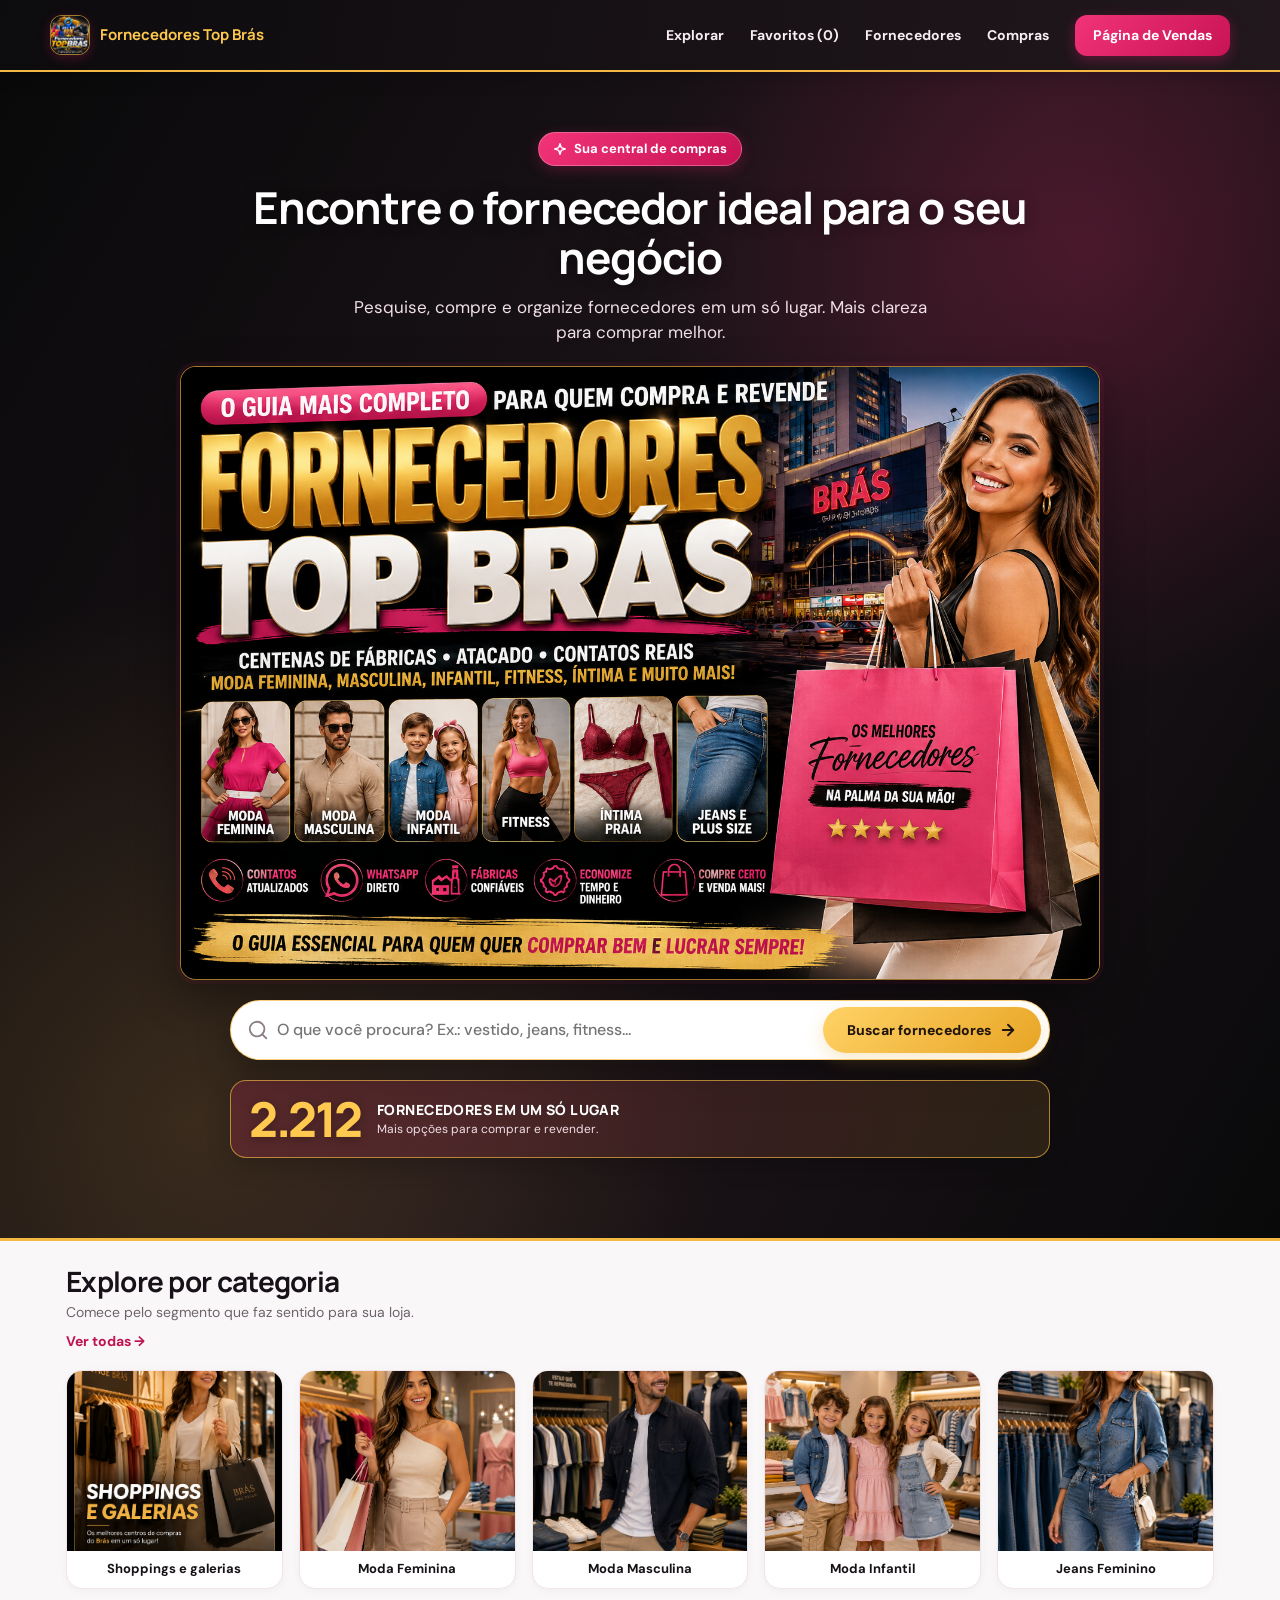
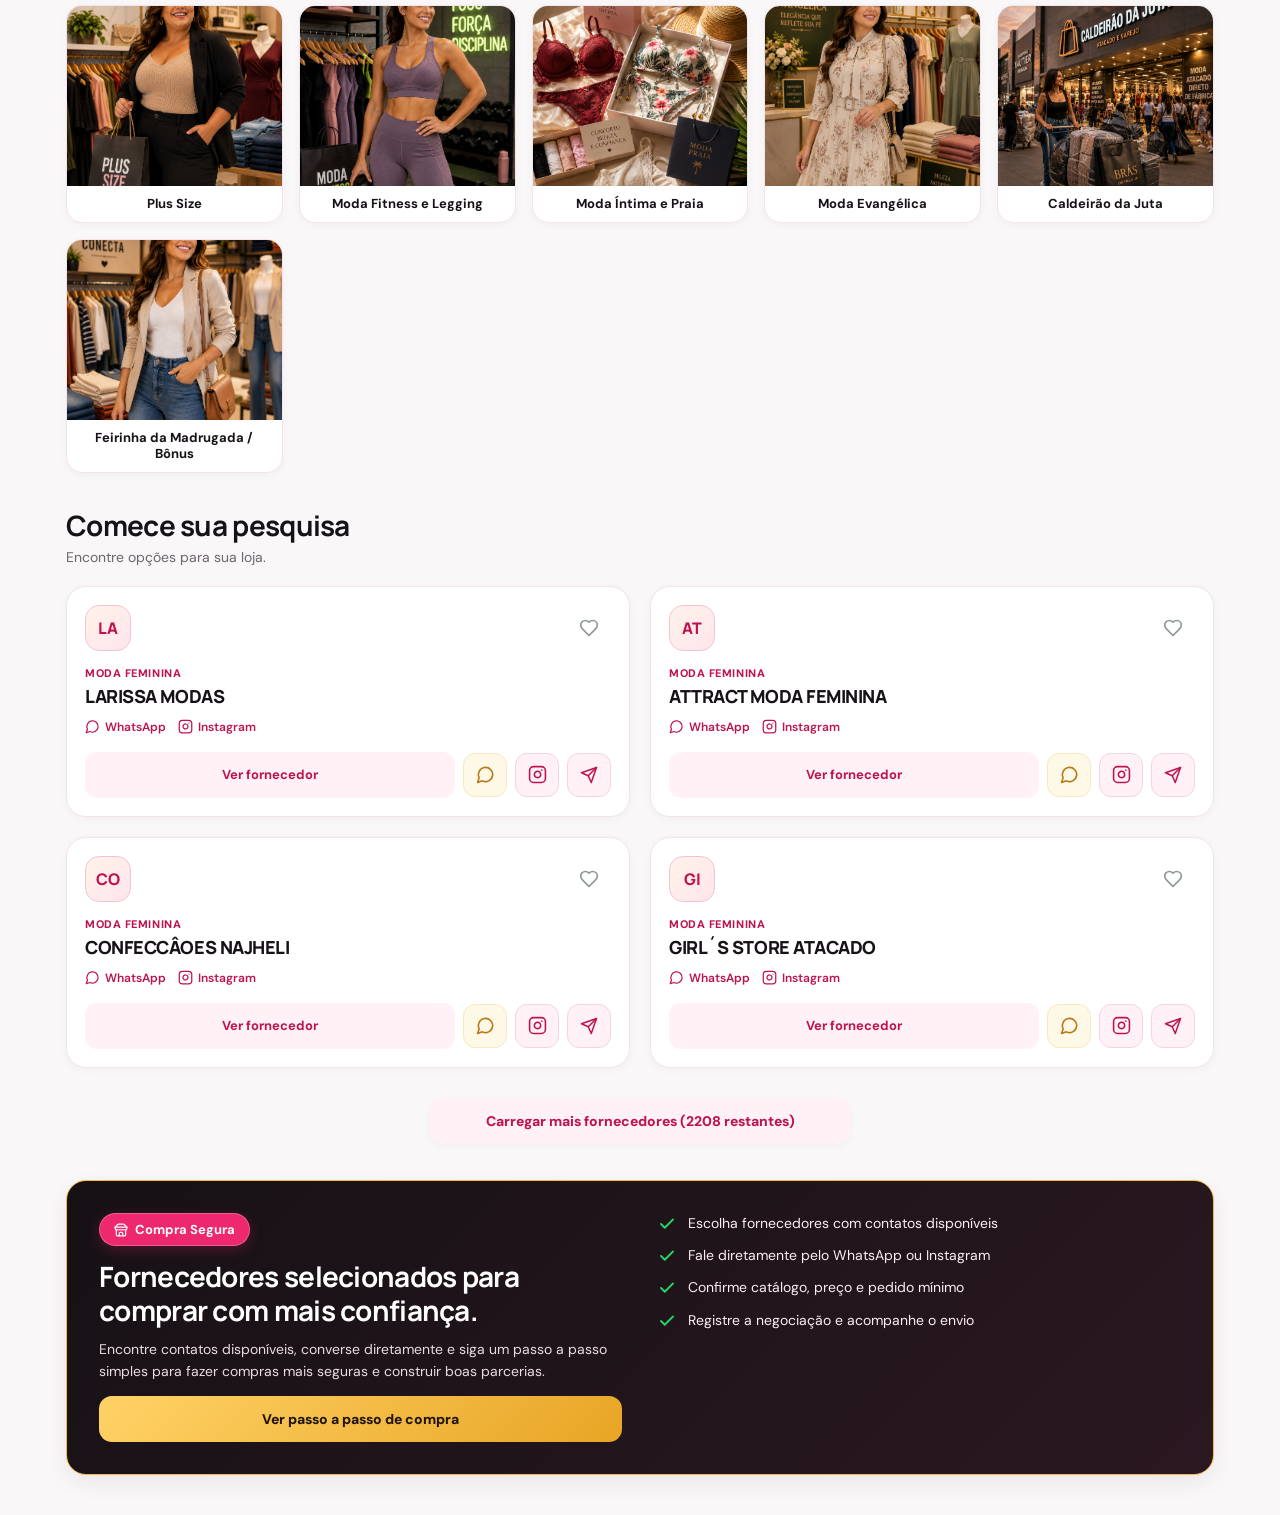
==== commit c5b2757d: "feat: otimizacao completa Mobile First para smartphones iOS e Android" ====
--- a/index.html
+++ b/index.html
@@ -2,9 +2,15 @@
 <html lang="pt-BR">
 <head>
   <meta charset="utf-8" />
-  <meta name="viewport" content="width=device-width, initial-scale=1, maximum-scale=1" />
+  <meta name="viewport" content="width=device-width, initial-scale=1.0, maximum-scale=5.0, viewport-fit=cover" />
   <title>Central de Fornecedores — Fornecedores Top Brás</title>
   <meta name="description" content="Encontre o fornecedor ideal para o seu negócio no Brás. Mais de 2.200 fornecedores em um só lugar. Contatos, WhatsApp e Instagram oficiais." />
+  
+  <meta name="theme-color" content="#0c0b0d" />
+  <meta name="mobile-web-app-capable" content="yes" />
+  <meta name="apple-mobile-web-app-capable" content="yes" />
+  <meta name="apple-mobile-web-app-status-bar-style" content="black-translucent" />
+  <meta name="format-detection" content="telephone=no" />
   
   <link rel="icon" type="image/png" href="assets/fornecedores-top-bras-logo.png" />
   <link rel="apple-touch-icon" href="assets/fornecedores-top-bras-logo.png" />
@@ -14,18 +20,18 @@
   <link rel="preconnect" href="https://fonts.gstatic.com" crossorigin />
   <link href="https://fonts.googleapis.com/css2?family=DM+Sans:ital,opsz,wght@0,9..40,400;0,9..40,500;0,9..40,600;0,9..40,700;1,9..40,400&family=Manrope:wght@600;700;800;900&display=swap" rel="stylesheet" />
   
-  <!-- App Stylesheet -->
+  <!-- App Stylesheet (Mobile First) -->
   <link rel="stylesheet" href="styles.css" />
 </head>
 <body>
 
   <!-- ==========================================================================
-       TOPBAR (EXACT MATCH)
+       TOPBAR (MOBILE FIRST HEADER)
        ========================================================================== -->
   <header class="topbar">
     <a class="brand" href="/" id="brandLogoLink">
       <span class="brandmark">
-        <img alt="Fornecedores Top Brás" width="38" height="38" src="assets/fornecedores-top-bras-logo.png" style="border-radius:10px; object-fit:cover;" />
+        <img alt="Fornecedores Top Brás" width="38" height="38" src="assets/fornecedores-top-bras-logo.png" />
       </span>
       <span><b>Fornecedores Top Brás</b></span>
     </a>
@@ -43,25 +49,32 @@
          1. HOME VIEW (HERO, CATEGORIES, SUPPLIERS LIST, COMPRA SEGURA)
          ========================================================================== -->
     <div id="homeView">
-      <!-- HERO SECTION (EXACT MATCH) -->
+      
+      <!-- HERO SECTION -->
       <section class="hero">
         <div class="hero-inner">
           <div class="hero-copy">
-            <span class="pill">Sua central de compras</span>
+            <span class="pill">
+              <svg xmlns="http://www.w3.org/2000/svg" width="14" height="14" viewBox="0 0 24 24" fill="none" stroke="currentColor" stroke-width="2.5" stroke-linecap="round" stroke-linejoin="round"><path d="m12 3-1.912 5.813a2 2 0 0 1-1.275 1.275L3 12l5.813 1.912a2 2 0 0 1 1.275 1.275L12 21l1.912-5.813a2 2 0 0 1 1.275-1.275L21 12l-5.813-1.912a2 2 0 0 1-1.275-1.275L12 3Z"/></svg>
+              Sua central de compras
+            </span>
             <h1>Encontre o fornecedor ideal para o seu negócio</h1>
             <p>Pesquise, compre e organize fornecedores em um só lugar. Mais clareza para comprar melhor.</p>
           </div>
 
           <div class="hero-banner">
-            <img alt="Guia de fornecedores TOP Brás com categorias de moda" width="1536" height="1024" src="assets/fornecedores-top-bras.png" />
+            <img alt="Guia de fornecedores TOP Brás com categorias de moda" width="1536" height="1024" src="assets/fornecedores-top-bras.png" loading="eager" />
           </div>
 
           <form class="searchbar hero-search" id="heroSearchForm" onsubmit="return false;">
-            <svg xmlns="http://www.w3.org/2000/svg" width="24" height="24" viewBox="0 0 24 24" fill="none" stroke="currentColor" stroke-width="2" stroke-linecap="round" stroke-linejoin="round" class="lucide lucide-search"><circle cx="11" cy="11" r="8"></circle><path d="m21 21-4.3-4.3"></path></svg>
-            <input id="mainSearchInput" placeholder="O que você procura? Ex.: vestido feminino, jeans, infantil, fitness..." autocomplete="off" />
-            <button type="submit" class="button orange" id="mainSearchBtn">
-              Buscar fornecedores 
-              <svg xmlns="http://www.w3.org/2000/svg" width="18" height="18" viewBox="0 0 24 24" fill="none" stroke="currentColor" stroke-width="2" stroke-linecap="round" stroke-linejoin="round" class="lucide lucide-arrow-right"><path d="M5 12h14"></path><path d="m12 5 7 7-7 7"></path></svg>
+            <div class="search-input-wrapper">
+              <svg xmlns="http://www.w3.org/2000/svg" width="22" height="22" viewBox="0 0 24 24" fill="none" stroke="currentColor" stroke-width="2" stroke-linecap="round" stroke-linejoin="round" class="search-icon"><circle cx="11" cy="11" r="8"></circle><path d="m21 21-4.3-4.3"></path></svg>
+              <input id="mainSearchInput" type="search" placeholder="O que você procura? Ex.: vestido, jeans, fitness..." autocomplete="off" autocapitalize="none" />
+              <button type="button" class="btn-clear-search" id="btnClearSearch" aria-label="Limpar busca" style="display:none;">✕</button>
+            </div>
+            <button type="submit" class="button orange btn-search-submit" id="mainSearchBtn">
+              <span>Buscar fornecedores</span>
+              <svg xmlns="http://www.w3.org/2000/svg" width="18" height="18" viewBox="0 0 24 24" fill="none" stroke="currentColor" stroke-width="2.5" stroke-linecap="round" stroke-linejoin="round"><path d="M5 12h14"></path><path d="m12 5 7 7-7 7"></path></svg>
             </button>
           </form>
 
@@ -75,11 +88,11 @@
         </div>
       </section>
 
-      <!-- CONTAINER: CATEGORIES & SUPPLIERS (EXACT MATCH) -->
+      <!-- CONTAINER: CATEGORIES & SUPPLIERS -->
       <div class="container" id="explorar">
         
         <!-- CATEGORY GRID -->
-        <section>
+        <section class="section-categories">
           <div class="section-title">
             <div>
               <h2>Explore por categoria</h2>
@@ -136,16 +149,34 @@
           </div>
         </section>
 
+        <!-- FAST MOBILE CHIPS (ONE-HAND TOUCH FILTERING) -->
+        <div class="category-chips-bar" id="categoryChipsBar" aria-label="Filtro rápido por segmento">
+          <div class="category-chips-scroll">
+            <button type="button" class="chip active" data-cat="">Todos (2.212)</button>
+            <button type="button" class="chip" data-cat="Shoppings e galerias">Shoppings</button>
+            <button type="button" class="chip" data-cat="Moda Feminina">Feminina</button>
+            <button type="button" class="chip" data-cat="Moda Masculina">Masculina</button>
+            <button type="button" class="chip" data-cat="Moda Infantil">Infantil</button>
+            <button type="button" class="chip" data-cat="Jeans">Jeans</button>
+            <button type="button" class="chip" data-cat="Plus Size">Plus Size</button>
+            <button type="button" class="chip" data-cat="Moda Fitness">Fitness</button>
+            <button type="button" class="chip" data-cat="Moda Íntima">Íntima</button>
+            <button type="button" class="chip" data-cat="Moda Evangélica">Evangélica</button>
+            <button type="button" class="chip" data-cat="Caldeirão da Juta">Caldeirão</button>
+            <button type="button" class="chip" data-cat="Feirinha da Madrugada">Feirinha</button>
+          </div>
+        </div>
+
         <!-- SUPPLIERS GRID SECTION -->
         <section class="section" id="fornecedoresSection">
-          <div class="section-title">
+          <div class="section-title suppliers-header-flex">
             <div>
               <h2 id="suppliersTitle">Comece sua pesquisa</h2>
               <p id="suppliersSubtitle">Encontre opções para sua loja.</p>
             </div>
-            <div style="display:flex; align-items:center; gap:10px;">
-              <span id="activeFilterBadge" style="display:none; background:var(--mint); color:var(--green); font-size:12px; font-weight:700; padding:6px 14px; border-radius:99px;"></span>
-              <button id="btnLimparFiltro" style="display:none; background:none; border:none; color:var(--orange); font-weight:700; font-size:13px; cursor:pointer;">Limpar filtro ✕</button>
+            <div class="filter-controls-wrap">
+              <span id="activeFilterBadge" style="display:none;" class="filter-active-pill"></span>
+              <button id="btnLimparFiltro" style="display:none;" class="btn-clear-filter">Limpar filtro ✕</button>
             </div>
           </div>
 
@@ -153,8 +184,8 @@
             <!-- Renderizado dinamicamente via app.js -->
           </div>
 
-          <div style="text-align:center; margin-top:40px;" id="loadMoreBox">
-            <button type="button" class="button secondary" id="btnCarregarMais" style="padding:14px 40px; font-weight:700; font-size:15px; border-radius:99px;">
+          <div class="load-more-container" id="loadMoreBox">
+            <button type="button" class="button secondary btn-load-more" id="btnCarregarMais">
               Carregar mais fornecedores
             </button>
           </div>
@@ -162,20 +193,32 @@
 
         <!-- COMPRA SEGURA SECTION -->
         <section class="section safe" id="compra-segura">
-          <div>
-            <span class="pill" style="background:#dcebe1;color:#18392b">
-              <svg xmlns="http://www.w3.org/2000/svg" width="14" height="14" viewBox="0 0 24 24" fill="none" stroke="currentColor" stroke-width="2" stroke-linecap="round" stroke-linejoin="round" class="lucide lucide-store"><path d="m2 7 4.41-4.41A2 2 0 0 1 7.83 2h8.34a2 2 0 0 1 1.42.59L22 7"></path><path d="M4 12v8a2 2 0 0 0 2 2h12a2 2 0 0 0 2-2v-8"></path><path d="M15 22v-4a2 2 0 0 0-2-2h-2a2 2 0 0 0-2 2v4"></path><path d="M2 7h20"></path><path d="M22 7v3a2 2 0 0 1-2 2a2.7 2.7 0 0 1-1.59-.63.7.7 0 0 0-.82 0A2.7 2.7 0 0 1 16 12a2.7 2.7 0 0 1-1.59-.63.7.7 0 0 0-.82 0A2.7 2.7 0 0 1 12 12a2.7 2.7 0 0 1-1.59-.63.7.7 0 0 0-.82 0A2.7 2.7 0 0 1 8 12a2.7 2.7 0 0 1-1.59-.63.7.7 0 0 0-.82 0A2.7 2.7 0 0 1 4 12a2 2 0 0 1-2-2V7"></path></svg> 
+          <div class="safe-content">
+            <span class="pill pill-safe">
+              <svg xmlns="http://www.w3.org/2000/svg" width="14" height="14" viewBox="0 0 24 24" fill="none" stroke="currentColor" stroke-width="2" stroke-linecap="round" stroke-linejoin="round"><path d="m2 7 4.41-4.41A2 2 0 0 1 7.83 2h8.34a2 2 0 0 1 1.42.59L22 7"></path><path d="M4 12v8a2 2 0 0 0 2 2h12a2 2 0 0 0 2-2v-8"></path><path d="M15 22v-4a2 2 0 0 0-2-2h-2a2 2 0 0 0-2 2v4"></path><path d="M2 7h20"></path><path d="M22 7v3a2 2 0 0 1-2 2a2.7 2.7 0 0 1-1.59-.63.7.7 0 0 0-.82 0A2.7 2.7 0 0 1 16 12a2.7 2.7 0 0 1-1.59-.63.7.7 0 0 0-.82 0A2.7 2.7 0 0 1 12 12a2.7 2.7 0 0 1-1.59-.63.7.7 0 0 0-.82 0A2.7 2.7 0 0 1 8 12a2.7 2.7 0 0 1-1.59-.63.7.7 0 0 0-.82 0A2.7 2.7 0 0 1 4 12a2 2 0 0 1-2-2V7"></path></svg> 
               Compra Segura
             </span>
-            <h2 style="margin-top:16px;font-size:30px">Fornecedores selecionados para comprar com mais confiança.</h2>
-            <p style="color:var(--muted);line-height:1.65">Encontre contatos disponíveis, converse diretamente e siga um passo a passo simples para fazer compras mais seguras e construir boas parcerias.</p>
-            <button type="button" class="button" id="btnPassoAPasso" style="margin-top:10px;">Ver passo a passo de compra</button>
-          </div>
-          <ul>
-            <li>Escolha fornecedores com contatos disponíveis</li>
-            <li>Fale diretamente pelo WhatsApp ou Instagram</li>
-            <li>Confirme catálogo, preço e pedido mínimo</li>
-            <li>Registre a negociação e acompanhe o envio</li>
+            <h2>Fornecedores selecionados para comprar com mais confiança.</h2>
+            <p>Encontre contatos disponíveis, converse diretamente e siga um passo a passo simples para fazer compras mais seguras e construir boas parcerias.</p>
+            <button type="button" class="button btn-safe-action" id="btnPassoAPasso">Ver passo a passo de compra</button>
+          </div>
+          <ul class="safe-list">
+            <li>
+              <svg xmlns="http://www.w3.org/2000/svg" width="18" height="18" viewBox="0 0 24 24" fill="none" stroke="#25d366" stroke-width="2.5" stroke-linecap="round" stroke-linejoin="round"><path d="M20 6 9 17l-5-5"/></svg>
+              <span>Escolha fornecedores com contatos disponíveis</span>
+            </li>
+            <li>
+              <svg xmlns="http://www.w3.org/2000/svg" width="18" height="18" viewBox="0 0 24 24" fill="none" stroke="#25d366" stroke-width="2.5" stroke-linecap="round" stroke-linejoin="round"><path d="M20 6 9 17l-5-5"/></svg>
+              <span>Fale diretamente pelo WhatsApp ou Instagram</span>
+            </li>
+            <li>
+              <svg xmlns="http://www.w3.org/2000/svg" width="18" height="18" viewBox="0 0 24 24" fill="none" stroke="#25d366" stroke-width="2.5" stroke-linecap="round" stroke-linejoin="round"><path d="M20 6 9 17l-5-5"/></svg>
+              <span>Confirme catálogo, preço e pedido mínimo</span>
+            </li>
+            <li>
+              <svg xmlns="http://www.w3.org/2000/svg" width="18" height="18" viewBox="0 0 24 24" fill="none" stroke="#25d366" stroke-width="2.5" stroke-linecap="round" stroke-linejoin="round"><path d="M20 6 9 17l-5-5"/></svg>
+              <span>Registre a negociação e acompanhe o envio</span>
+            </li>
           </ul>
         </section>
 
@@ -183,113 +226,131 @@
     </div>
 
     <!-- ==========================================================================
-         2. INTERNAL SUPPLIER DETAIL VIEW (DIRECT GPS ROUTE)
+         2. INTERNAL SUPPLIER DETAIL VIEW (MOBILE FIRST LAYOUT)
          ========================================================================== -->
     <div id="detailView" style="display:none;">
-      <div class="container">
-        <div style="margin-bottom: 24px;">
-          <a href="/" class="text-link" id="btnBackToHome" style="display:inline-flex; align-items:center; gap:8px; font-weight:700; font-size:15px; cursor:pointer;">
-            <svg xmlns="http://www.w3.org/2000/svg" width="18" height="18" viewBox="0 0 24 24" fill="none" stroke="currentColor" stroke-width="2" stroke-linecap="round" stroke-linejoin="round"><path d="m15 18-6-6 6-6"/></svg>
-            Voltar para todos os fornecedores
+      <div class="container detail-container">
+        <!-- TOP BACK BUTTON -->
+        <div class="detail-back-bar">
+          <a href="/" class="btn-back-nav" id="btnBackToHome">
+            <svg xmlns="http://www.w3.org/2000/svg" width="20" height="20" viewBox="0 0 24 24" fill="none" stroke="currentColor" stroke-width="2.5" stroke-linecap="round" stroke-linejoin="round"><path d="m15 18-6-6 6-6"/></svg>
+            <span>Voltar para todos os fornecedores</span>
           </a>
         </div>
 
+        <!-- STORE HEADER CARD (ALWAYS VISIBLE FIRST ON MOBILE) -->
+        <div class="store-hero-card">
+          <div class="avatar store-avatar-large" id="detailAvatar">Sh</div>
+          <div class="store-hero-meta">
+            <h1 id="detailTitle">Shopping 900</h1>
+            <div class="store-badge-group">
+              <span class="badge" id="detailBadge">Shoppings e galerias</span>
+              <span class="badge badge-verified">
+                <svg xmlns="http://www.w3.org/2000/svg" width="13" height="13" viewBox="0 0 24 24" fill="currentColor"><path d="m9 12 2 2 4-4m6 2a9 9 0 1 1-18 0 9 9 0 0 1 18 0z"/></svg>
+                Fornecedor Verificado
+              </span>
+            </div>
+          </div>
+        </div>
+
         <div class="detail-grid">
-          <!-- MAIN DETAILS ARTICLE -->
-          <article class="detail-card">
-            <div class="detail-header">
-              <div class="avatar" id="detailAvatar">Sh</div>
-              <div>
-                <h1 id="detailTitle">Shopping 900</h1>
-                <span class="badge" id="detailBadge">Shoppings e galerias</span>
-              </div>
-            </div>
-
-            <div class="details" id="detailItemsList">
-              <!-- Dynamically populated detail items -->
-            </div>
-          </article>
-
-          <!-- ASIDE QUICK ACTIONS -->
-          <aside>
+          <!-- QUICK ACTIONS (TOUCH OPTIMIZED) -->
+          <aside class="detail-actions-col">
             <div class="side-card">
               <h3>Ações rápidas</h3>
               <div class="action-stack">
-                <a class="button" id="detailZapBtn" target="_blank" href="#">
-                  <svg xmlns="http://www.w3.org/2000/svg" width="18" height="18" viewBox="0 0 24 24" fill="none" stroke="currentColor" stroke-width="2" stroke-linecap="round" stroke-linejoin="round" class="lucide lucide-message-circle"><path d="M7.9 20A9 9 0 1 0 4 16.1L2 22Z"></path></svg> 
-                  Chamar no WhatsApp
+                <a class="button btn-action-zap" id="detailZapBtn" target="_blank" rel="noopener noreferrer" href="#">
+                  <svg xmlns="http://www.w3.org/2000/svg" width="20" height="20" viewBox="0 0 24 24" fill="none" stroke="currentColor" stroke-width="2.2" stroke-linecap="round" stroke-linejoin="round"><path d="M7.9 20A9 9 0 1 0 4 16.1L2 22Z"></path></svg> 
+                  <span>Chamar no WhatsApp</span>
                 </a>
 
-                <a class="button secondary" id="detailInstaBtn" target="_blank" href="#">
-                  <svg xmlns="http://www.w3.org/2000/svg" width="18" height="18" viewBox="0 0 24 24" fill="none" stroke="currentColor" stroke-width="2" stroke-linecap="round" stroke-linejoin="round" class="lucide lucide-instagram"><rect width="20" height="20" x="2" y="2" rx="5" ry="5"></rect><path d="M16 11.37A4 4 0 1 1 12.63 8 4 4 0 0 1 16 11.37z"></path><line x1="17.5" x2="17.51" y1="6.5" y2="6.5"></line></svg> 
-                  Abrir Instagram
+                <!-- DIRECT GPS NAVIGATION LINK -->
+                <a class="button btn-action-gps" id="detailGpsBtn" target="_blank" rel="noopener noreferrer" href="#" aria-label="Como chegar no fornecedor com GPS">
+                  <svg xmlns="http://www.w3.org/2000/svg" width="20" height="20" viewBox="0 0 24 24" fill="none" stroke="currentColor" stroke-width="2.2" stroke-linecap="round" stroke-linejoin="round"><polygon points="3 11 22 2 13 21 11 13 3 11"></polygon></svg> 
+                  <span>Como chegar (GPS)</span>
                 </a>
 
-                <!-- DIRECT GPS NAVIGATION LINK -->
-                <a class="button secondary" id="detailGpsBtn" target="_blank" href="#" aria-label="Como chegar no fornecedor com GPS">
-                  <svg xmlns="http://www.w3.org/2000/svg" width="18" height="18" viewBox="0 0 24 24" fill="none" stroke="currentColor" stroke-width="2" stroke-linecap="round" stroke-linejoin="round" class="lucide lucide-navigation"><polygon points="3 11 22 2 13 21 11 13 3 11"></polygon></svg> 
-                  Como chegar (GPS)
+                <a class="button secondary btn-action-insta" id="detailInstaBtn" target="_blank" rel="noopener noreferrer" href="#">
+                  <svg xmlns="http://www.w3.org/2000/svg" width="20" height="20" viewBox="0 0 24 24" fill="none" stroke="currentColor" stroke-width="2.2" stroke-linecap="round" stroke-linejoin="round"><rect width="20" height="20" x="2" y="2" rx="5" ry="5"></rect><path d="M16 11.37A4 4 0 1 1 12.63 8 4 4 0 0 1 16 11.37z"></path><line x1="17.5" x2="17.51" y1="6.5" y2="6.5"></line></svg> 
+                  <span>Abrir Instagram</span>
                 </a>
 
-                <button class="button" type="button" id="detailAddMeusFornecedoresBtn">
-                  <svg xmlns="http://www.w3.org/2000/svg" width="18" height="18" viewBox="0 0 24 24" fill="none" stroke="currentColor" stroke-width="2" stroke-linecap="round" stroke-linejoin="round" class="lucide lucide-package-check"><path d="m16 16 2 2 4-4"></path><path d="M21 10V8a2 2 0 0 0-1-1.73l-7-4a2 2 0 0 0-2 0l-7 4A2 2 0 0 0 3 8v8a2 2 0 0 0 1 1.73l7 4a2 2 0 0 0 2 0l2-1.14"></path><path d="m7.5 4.27 9 5.15"></path><polyline points="3.29 7 12 12 20.71 7"></polyline><line x1="12" x2="12" y1="22" y2="12"></line></svg> 
-                  Adicionar aos meus fornecedores
+                <button class="button secondary btn-action-tool" type="button" id="detailToggleFavBtn">
+                  <svg xmlns="http://www.w3.org/2000/svg" width="18" height="18" viewBox="0 0 24 24" fill="none" stroke="currentColor" stroke-width="2" stroke-linecap="round" stroke-linejoin="round"><path d="M19 14c1.49-1.46 3-3.21 3-5.5A5.5 5.5 0 0 0 16.5 3c-1.76 0-3 .5-4.5 2-1.5-1.5-2.74-2-4.5-2A5.5 5.5 0 0 0 2 8.5c0 2.3 1.5 4.05 3 5.5l7 7Z"></path></svg> 
+                  <span>Adicionar aos favoritos</span>
                 </button>
 
-                <button class="button secondary" type="button" id="detailToggleFavBtn">
-                  <svg xmlns="http://www.w3.org/2000/svg" width="18" height="18" viewBox="0 0 24 24" fill="none" stroke="currentColor" stroke-width="2" stroke-linecap="round" stroke-linejoin="round" class="lucide lucide-heart"><path d="M19 14c1.49-1.46 3-3.21 3-5.5A5.5 5.5 0 0 0 16.5 3c-1.76 0-3 .5-4.5 2-1.5-1.5-2.74-2-4.5-2A5.5 5.5 0 0 0 2 8.5c0 2.3 1.5 4.05 3 5.5l7 7Z"></path></svg> 
-                  Adicionar aos favoritos
+                <button class="button secondary btn-action-tool" type="button" id="detailAddMeusFornecedoresBtn">
+                  <svg xmlns="http://www.w3.org/2000/svg" width="18" height="18" viewBox="0 0 24 24" fill="none" stroke="currentColor" stroke-width="2" stroke-linecap="round" stroke-linejoin="round"><path d="m16 16 2 2 4-4"></path><path d="M21 10V8a2 2 0 0 0-1-1.73l-7-4a2 2 0 0 0-2 0l-7 4A2 2 0 0 0 3 8v8a2 2 0 0 0 1 1.73l7 4a2 2 0 0 0 2 0l2-1.14"></path><path d="m7.5 4.27 9 5.15"></path><polyline points="3.29 7 12 12 20.71 7"></polyline><line x1="12" x2="12" y1="22" y2="12"></line></svg> 
+                  <span>Adicionar aos meus fornecedores</span>
                 </button>
 
-                <select class="select" id="detailClassifySelect">
-                  <option value="" disabled="" selected="">Classificar fornecedor</option>
-                  <option>Quero conhecer</option>
-                  <option>Entrei em contato</option>
-                  <option>Aguardando resposta</option>
-                  <option>Negociando</option>
-                  <option>Fiz minha primeira compra</option>
-                  <option>Fornecedor aprovado</option>
-                  <option>Favorito</option>
-                  <option>Não recomendo</option>
-                  <option>Contato aparentemente desatualizado</option>
-                </select>
-
-                <textarea class="textarea" id="detailNoteTextarea" placeholder="Escreva sua anotação sobre este fornecedor..."></textarea>
+                <div class="field form-field-block">
+                  <label for="detailClassifySelect">Classificar fornecedor:</label>
+                  <select class="select custom-select" id="detailClassifySelect">
+                    <option value="" disabled="" selected="">Selecionar status...</option>
+                    <option>Quero conhecer</option>
+                    <option>Entrei em contato</option>
+                    <option>Aguardando resposta</option>
+                    <option>Negociando</option>
+                    <option>Fiz minha primeira compra</option>
+                    <option>Fornecedor aprovado</option>
+                    <option>Favorito</option>
+                    <option>Não recomendo</option>
+                    <option>Contato aparentemente desatualizado</option>
+                  </select>
+                </div>
+
+                <div class="field form-field-block">
+                  <label for="detailNoteTextarea">Minhas Anotações:</label>
+                  <textarea class="textarea custom-textarea" id="detailNoteTextarea" placeholder="Escreva suas anotações, preços ou observações aqui..."></textarea>
+                </div>
                 
-                <button class="button secondary" type="button" id="detailSaveNoteBtn">
-                  <svg xmlns="http://www.w3.org/2000/svg" width="18" height="18" viewBox="0 0 24 24" fill="none" stroke="currentColor" stroke-width="2" stroke-linecap="round" stroke-linejoin="round" class="lucide lucide-notebook-pen"><path d="M13.4 2H6a2 2 0 0 0-2 2v16a2 2 0 0 0 2 2h12a2 2 0 0 0 2-2v-7.4"></path><path d="M2 6h4"></path><path d="M2 10h4"></path><path d="M2 14h4"></path><path d="M2 18h4"></path><path d="M21.378 5.626a1 1 0 1 0-3.004-3.004l-5.01 5.012a2 2 0 0 0-.506.854l-.837 2.87a.5.5 0 0 0 .62.62l2.87-.837a2 2 0 0 0 .854-.506z"></path></svg> 
-                  Salvar anotação
+                <button class="button secondary btn-save-note" type="button" id="detailSaveNoteBtn">
+                  <svg xmlns="http://www.w3.org/2000/svg" width="18" height="18" viewBox="0 0 24 24" fill="none" stroke="currentColor" stroke-width="2" stroke-linecap="round" stroke-linejoin="round"><path d="M13.4 2H6a2 2 0 0 0-2 2v16a2 2 0 0 0 2 2h12a2 2 0 0 0 2-2v-7.4"></path><path d="M2 6h4"></path><path d="M2 10h4"></path><path d="M2 14h4"></path><path d="M2 18h4"></path><path d="M21.378 5.626a1 1 0 1 0-3.004-3.004l-5.01 5.012a2 2 0 0 0-.506.854l-.837 2.87a.5.5 0 0 0 .62.62l2.87-.837a2 2 0 0 0 .854-.506z"></path></svg> 
+                  <span>Salvar anotação</span>
                 </button>
               </div>
             </div>
           </aside>
+
+          <!-- MAIN DETAILS ARTICLE -->
+          <article class="detail-card">
+            <h3>Informações completas</h3>
+            <div class="details" id="detailItemsList">
+              <!-- Dynamically populated detail items -->
+            </div>
+          </article>
         </div>
       </div>
     </div>
   </main>
 
   <!-- ==========================================================================
-       BOTTOM NAVIGATION (MOBILE FIRST - EXACT MATCH)
+       BOTTOM NAVIGATION (MOBILE FIRST)
        ========================================================================== -->
-  <nav class="bottom-nav">
+  <nav class="bottom-nav" aria-label="Navegação móvel">
     <a class="active" href="#" id="bottomNavInicio">
-      <svg xmlns="http://www.w3.org/2000/svg" width="21" height="21" viewBox="0 0 24 24" fill="none" stroke="currentColor" stroke-width="2" stroke-linecap="round" stroke-linejoin="round" class="lucide lucide-house"><path d="M15 21v-8a1 1 0 0 0-1-1h-4a1 1 0 0 0-1 1v8"></path><path d="M3 10a2 2 0 0 1 .709-1.528l7-5.999a2 2 0 0 1 2.582 0l7 5.999A2 2 0 0 1 21 10v9a2 2 0 0 1-2 2H5a2 2 0 0 1-2-2z"></path></svg>
+      <svg xmlns="http://www.w3.org/2000/svg" width="22" height="22" viewBox="0 0 24 24" fill="none" stroke="currentColor" stroke-width="2" stroke-linecap="round" stroke-linejoin="round"><path d="M15 21v-8a1 1 0 0 0-1-1h-4a1 1 0 0 0-1 1v8"></path><path d="M3 10a2 2 0 0 1 .709-1.528l7-5.999a2 2 0 0 1 2.582 0l7 5.999A2 2 0 0 1 21 10v9a2 2 0 0 1-2 2H5a2 2 0 0 1-2-2z"></path></svg>
       <span>Início</span>
     </a>
     <a href="#fornecedoresSection" id="bottomNavBuscar">
-      <svg xmlns="http://www.w3.org/2000/svg" width="21" height="21" viewBox="0 0 24 24" fill="none" stroke="currentColor" stroke-width="2" stroke-linecap="round" stroke-linejoin="round" class="lucide lucide-search"><circle cx="11" cy="11" r="8"></circle><path d="m21 21-4.3-4.3"></path></svg>
+      <svg xmlns="http://www.w3.org/2000/svg" width="22" height="22" viewBox="0 0 24 24" fill="none" stroke="currentColor" stroke-width="2" stroke-linecap="round" stroke-linejoin="round"><circle cx="11" cy="11" r="8"></circle><path d="m21 21-4.3-4.3"></path></svg>
       <span>Buscar</span>
     </a>
     <a href="#favoritos" id="bottomNavFavoritos">
-      <svg xmlns="http://www.w3.org/2000/svg" width="21" height="21" viewBox="0 0 24 24" fill="none" stroke="currentColor" stroke-width="2" stroke-linecap="round" stroke-linejoin="round" class="lucide lucide-heart"><path d="M19 14c1.49-1.46 3-3.21 3-5.5A5.5 5.5 0 0 0 16.5 3c-1.76 0-3 .5-4.5 2-1.5-1.5-2.74-2-4.5-2A5.5 5.5 0 0 0 2 8.5c0 2.3 1.5 4.05 3 5.5l7 7Z"></path></svg>
+      <div class="nav-icon-wrap">
+        <svg xmlns="http://www.w3.org/2000/svg" width="22" height="22" viewBox="0 0 24 24" fill="none" stroke="currentColor" stroke-width="2" stroke-linecap="round" stroke-linejoin="round"><path d="M19 14c1.49-1.46 3-3.21 3-5.5A5.5 5.5 0 0 0 16.5 3c-1.76 0-3 .5-4.5 2-1.5-1.5-2.74-2-4.5-2A5.5 5.5 0 0 0 2 8.5c0 2.3 1.5 4.05 3 5.5l7 7Z"></path></svg>
+        <span class="nav-fav-badge" id="mobileFavBadge" style="display:none;">0</span>
+      </div>
       <span>Favoritos</span>
     </a>
     <a href="#fornecedoresSection" id="bottomNavFornecedores">
-      <svg xmlns="http://www.w3.org/2000/svg" width="21" height="21" viewBox="0 0 24 24" fill="none" stroke="currentColor" stroke-width="2" stroke-linecap="round" stroke-linejoin="round" class="lucide lucide-package"><path d="M11 21.73a2 2 0 0 0 2 0l7-4A2 2 0 0 0 21 16V8a2 2 0 0 0-1-1.73l-7-4a2 2 0 0 0-2 0l-7 4A2 2 0 0 0 3 8v8a2 2 0 0 0 1 1.73z"></path><path d="M12 22V12"></path><path d="m3.3 7 7.703 4.734a2 2 0 0 0 1.994 0L20.7 7"></path><path d="m7.5 4.27 9 5.15"></path></svg>
-      <span>Fornecedores</span>
+      <svg xmlns="http://www.w3.org/2000/svg" width="22" height="22" viewBox="0 0 24 24" fill="none" stroke="currentColor" stroke-width="2" stroke-linecap="round" stroke-linejoin="round"><path d="M11 21.73a2 2 0 0 0 2 0l7-4A2 2 0 0 0 21 16V8a2 2 0 0 0-1-1.73l-7-4a2 2 0 0 0-2 0l-7 4A2 2 0 0 0 3 8v8a2 2 0 0 0 1 1.73z"></path><path d="M12 22V12"></path><path d="m3.3 7 7.703 4.734a2 2 0 0 0 1.994 0L20.7 7"></path><path d="m7.5 4.27 9 5.15"></path></svg>
+      <span>Lojas</span>
     </a>
     <a href="#compra-segura" id="bottomNavPerfil">
-      <svg xmlns="http://www.w3.org/2000/svg" width="21" height="21" viewBox="0 0 24 24" fill="none" stroke="currentColor" stroke-width="2" stroke-linecap="round" stroke-linejoin="round" class="lucide lucide-user-round"><circle cx="12" cy="8" r="5"></circle><path d="M20 21a8 8 0 0 0-16 0"></path></svg>
+      <svg xmlns="http://www.w3.org/2000/svg" width="22" height="22" viewBox="0 0 24 24" fill="none" stroke="currentColor" stroke-width="2" stroke-linecap="round" stroke-linejoin="round"><circle cx="12" cy="8" r="5"></circle><path d="M20 21a8 8 0 0 0-16 0"></path></svg>
       <span>Dicas</span>
     </a>
   </nav>
--- a/styles.css
+++ b/styles.css
@@ -1,317 +1,1242 @@
-@import url("https://fonts.googleapis.com/css2?family=DM+Sans:wght@400;500;600;700&family=Manrope:wght@600;700;800&display=swap");:root{--ink:#17231e;--muted:#68736d;--green:#18392b;--mint:#dcebe1;--cream:#f6f3e9;--orange:#ef9c55;--line:#e2e5df;--shadow:0 12px 35px rgba(24,57,43,.08)}*{box-sizing:border-box}html{scroll-behavior:smooth}body{margin:0;background:#fafbf8;color:var(--ink);font-family:DM Sans,sans-serif}h1,h2,h3{font-family:Manrope,sans-serif;margin:0;letter-spacing:-.035em}a{text-decoration:none;color:inherit}button,input,select,textarea{font:inherit}button{cursor:pointer}main{min-height:calc(100vh - 72px)}.topbar{height:72px;padding:0 max(24px,calc((100vw - 1180px)/2));justify-content:space-between;background:#fff;border-bottom:1px solid var(--line);position:-webkit-sticky;position:sticky;top:0;z-index:30}.brand,.topbar{display:flex;align-items:center}.brand{gap:10px;font-family:Manrope;font-weight:600}.brandmark{width:38px;height:38px;border-radius:12px;background:var(--green);color:#fff;display:grid;place-items:center}.desktop-nav{display:flex;align-items:center;gap:28px;font-size:14px;font-weight:600}.desktop-nav a:hover{color:#2d7656}.desktop-nav .login{background:var(--green);padding:11px 19px;border-radius:12px}.bottom-nav{display:none}.container{max-width:1180px;margin:auto;padding:36px 24px 110px}.hero{background:var(--green);color:#fff;overflow:hidden;position:relative}.hero:after{content:"";position:absolute;width:430px;height:430px;border:80px solid rgba(255,255,255,.045);border-radius:50%;right:-100px;top:-160px}.hero-inner{max-width:1180px;margin:auto;padding:74px 24px 88px;position:relative;z-index:1}.hero-copy{max-width:760px}.pill{display:inline-flex;gap:7px;align-items:center;background:rgba(255,255,255,.12);padding:8px 13px;border:1px solid rgba(255,255,255,.14);border-radius:99px;font-size:13px}.hero h1{font-size:clamp(38px,6vw,67px);line-height:1.03;margin:22px 0 18px;max-width:800px}.hero p{color:#d7e3dc;font-size:18px;max-width:610px;line-height:1.6}.searchbar{display:flex;background:#fff;border-radius:18px;padding:8px;margin-top:34px;max-width:790px;box-shadow:0 16px 38px rgba(0,0,0,.2)}.searchbar svg{color:#738078;margin:auto 8px auto 12px;flex:none}.searchbar input{border:0;outline:0;flex:1 1;min-width:0;padding:13px 4px;color:var(--ink)}.button{border:0;border-radius:12px;padding:13px 19px;font-weight:700;display:inline-flex;align-items:center;justify-content:center;gap:8px;background:var(--green);color:#fff}.button.orange{background:var(--orange);color:#2d2117}.button.secondary{background:#edf2ee;color:var(--green)}.hero-stats{display:flex;gap:36px;margin-top:34px;color:#d7e3dc;font-size:13px}.hero-stats b{display:block;color:#fff;font:700 23px Manrope}.section{margin-top:56px}.section-title{display:flex;justify-content:space-between;align-items:end;margin-bottom:22px}.section-title h2{font-size:28px}.section-title p{color:var(--muted);margin:7px 0 0}.text-link{color:#347657;font-weight:700;font-size:14px}.category-grid{display:grid;grid-template-columns:repeat(5,1fr);grid-gap:13px;gap:13px}.category-card{background:#fff;border:1px solid var(--line);border-radius:17px;padding:20px;min-height:145px;transition:.2s;display:flex;flex-direction:column;justify-content:space-between}.category-card:hover{transform:translateY(-3px);box-shadow:var(--shadow);border-color:#bad2c4}.category-icon{width:45px;height:45px;border-radius:14px;background:var(--cream);display:grid;place-items:center;font-size:22px}.category-card b{font-family:Manrope}.category-card small{display:block;color:var(--muted);margin-top:4px}.supplier-grid{display:grid;grid-template-columns:repeat(3,1fr);grid-gap:16px;gap:16px}.supplier-card{background:#fff;border:1px solid var(--line);border-radius:19px;padding:20px;min-width:0;transition:.2s}.supplier-card:hover{box-shadow:var(--shadow);transform:translateY(-2px)}.card-head{display:flex;justify-content:space-between}.avatar{width:46px;height:46px;border-radius:14px;background:var(--mint);color:var(--green);display:grid;place-items:center;font-weight:800}.heart{border:0;background:transparent;color:#9aa39e}.heart.on{color:#d05e66}.eyebrow{display:block;margin-top:18px;color:#397457;font-size:12px;font-weight:700;text-transform:uppercase;letter-spacing:.05em}.supplier-card h3{font-size:19px;margin:7px 0 14px;white-space:nowrap;overflow:hidden;text-overflow:ellipsis}.availability{display:flex;gap:10px;flex-wrap:wrap}.availability span{display:flex;align-items:center;gap:5px;font-size:12px;color:#919a95}.availability .yes{color:#2f7652}.status{margin:15px 0;color:#9a731d;background:#fff8de;width:max-content;padding:6px 9px;border-radius:8px;font-size:12px;display:flex;gap:5px}.card-actions{display:flex;gap:8px;margin-top:17px}.card-actions .secondary{flex:1 1;padding:10px}.icon-button{width:42px;border-radius:11px;display:grid;place-items:center;background:#f5eaf4;color:#a7428f}.icon-button.green{background:#e2f5e8;color:#298b4e}.notice{background:#fff4dd;border:1px solid #f1d9a9;padding:22px;border-radius:16px;line-height:1.55}.filters-layout{display:grid;grid-template-columns:240px 1fr;grid-gap:26px;gap:26px}.filter-panel{background:#fff;border:1px solid var(--line);border-radius:18px;padding:20px;height:max-content;position:-webkit-sticky;position:sticky;top:95px}.field{display:grid;grid-gap:7px;gap:7px;margin-bottom:16px}.field label{font-size:13px;font-weight:700}.input,.select,.textarea{width:100%;border:1px solid var(--line);border-radius:11px;padding:12px;background:#fff;outline:0}.input:focus,.textarea:focus{border-color:#69947d;box-shadow:0 0 0 3px #e3eee7}.textarea{min-height:110px;resize:vertical}.checkbox{gap:8px;margin:12px 0;font-size:14px}.checkbox,.results-head{display:flex;align-items:center}.results-head{justify-content:space-between;margin-bottom:18px}.empty{text-align:center;padding:70px 20px;background:#fff;border:1px dashed #cdd4cf;border-radius:18px;color:var(--muted)}.detail-grid{display:grid;grid-template-columns:1.45fr .55fr;grid-gap:26px;gap:26px}.detail-card,.form-card,.side-card{background:#fff;border:1px solid var(--line);border-radius:20px;padding:26px}.detail-header{display:flex;gap:18px;align-items:center;padding-bottom:24px;border-bottom:1px solid var(--line)}.detail-header .avatar{width:64px;height:64px;font-size:20px}.detail-header h1{font-size:31px}.badge{display:inline-flex;background:var(--mint);color:var(--green);border-radius:9px;padding:6px 9px;font-size:12px;font-weight:700;margin-top:7px}.details{display:grid;grid-template-columns:1fr 1fr;grid-gap:20px;gap:20px;padding:25px 0}.detail-item span{font-size:12px;color:var(--muted);display:block;margin-bottom:5px}.detail-item b{font-size:14px}.action-stack{display:grid;grid-gap:10px;gap:10px}.action-stack .button{width:100%}.side-card{margin-bottom:16px}.side-card h3{margin-bottom:14px}.safe{background:var(--cream);border-radius:20px;padding:30px;display:grid;grid-template-columns:1fr 1fr;grid-gap:40px;gap:40px}.safe ul{line-height:2;margin:0;padding-left:20px}.pagination{display:flex;justify-content:center;gap:8px;margin-top:28px}.pagination button{border:1px solid var(--line);background:#fff;padding:9px 13px;border-radius:9px}.pagination button:disabled{opacity:.4}.tabs{display:flex;gap:8px;margin-bottom:22px;overflow:auto}.tabs a{padding:10px 14px;border-radius:10px;background:#eef2ef;white-space:nowrap;font-size:14px;font-weight:600}.auth-shell{max-width:460px;margin:60px auto;padding:0 20px}.form-card h1{font-size:30px;margin-bottom:8px}.form-card>p{color:var(--muted);margin-bottom:25px}.two-col{display:grid;grid-template-columns:1fr 1fr;grid-gap:14px;gap:14px}.checklist{display:grid;grid-gap:10px;gap:10px}.check-row{display:flex;align-items:center;gap:10px;padding:12px;background:#f7f9f6;border-radius:10px}.mobile-filter{display:none}.compare-bar{position:fixed;bottom:24px;left:50%;transform:translateX(-50%);background:var(--green);color:#fff;padding:12px 18px;border-radius:14px;z-index:40;box-shadow:var(--shadow)}@media(max-width:900px){.category-grid{grid-template-columns:repeat(3,1fr)}.supplier-grid{grid-template-columns:repeat(2,1fr)}.desktop-nav{display:none}.detail-grid,.filters-layout,.safe{grid-template-columns:1fr}.filter-panel{position:static}.hero-inner{padding-top:55px}.details{grid-template-columns:1fr 1fr}}@media(max-width:620px){main{padding-bottom:70px}.topbar{height:60px;padding:0 16px}.brandmark{width:34px;height:34px}.brand span:last-child{font-size:14px}.bottom-nav{display:flex;position:fixed;bottom:0;left:0;right:0;height:68px;background:#fff;border-top:1px solid var(--line);z-index:50;justify-content:space-around;padding:8px 3px env(safe-area-inset-bottom)}.bottom-nav a{display:flex;flex-direction:column;align-items:center;gap:3px;color:#839088;font-size:10px;min-width:58px}.bottom-nav .active{color:var(--green);font-weight:700}.container{padding:25px 16px 100px}.hero-inner{padding:44px 17px 58px}.hero h1{font-size:39px}.hero p{font-size:16px}.searchbar{display:grid;grid-template-columns:auto 1fr;padding:7px}.searchbar .button{grid-column:1/3}.hero-stats{gap:24px}.hero-stats>div:last-child{display:none}.category-grid{grid-template-columns:repeat(2,1fr)}.category-card{min-height:130px;padding:16px}.supplier-grid{grid-template-columns:1fr}.section{margin-top:42px}.section-title h2{font-size:24px}.filter-panel,.section-title>a{display:none}.mobile-filter{display:block}.detail-card,.form-card,.side-card{padding:20px}.details{grid-template-columns:1fr}.detail-header h1{font-size:24px}.two-col{grid-template-columns:1fr}.safe{padding:22px}.results-head h1{font-size:25px}}.hero-banner{position:relative;margin-top:38px;border-radius:26px;overflow:hidden;border:1px solid rgba(255,255,255,.2);box-shadow:0 28px 70px rgba(0,0,0,.34);background:#080808;isolation:isolate}.hero-banner:after{content:"";position:absolute;inset:0;border-radius:inherit;box-shadow:inset 0 0 0 1px rgba(255,255,255,.08);pointer-events:none}.hero-banner img{display:block;width:100%;height:auto}.hero-search{max-width:920px;margin:24px auto 0}.hero-stats{justify-content:center}.hero-copy{max-width:850px;text-align:center;margin:auto}.hero-copy p{margin-left:auto;margin-right:auto}.hero-copy .pill{margin:auto}@media(max-width:620px){.hero-banner{margin-top:28px;border-radius:17px}.hero-inner{padding-left:12px;padding-right:12px}.hero-copy{padding:0 5px}.hero h1{font-size:34px}.hero-search{margin-top:16px}.hero-stats{justify-content:flex-start;padding:0 5px}}.category-photo-card{padding:0;min-height:292px;overflow:hidden;display:block;background:#fff}.category-photo{display:block;width:100%;height:220px;object-fit:contain;object-position:center;background:linear-gradient(145deg,#f8f2e8,#eee4d5);padding:5px;transition:transform .35s ease}.category-photo-card:hover .category-photo{transform:scale(1.015)}.category-meta{padding:16px 17px 18px}.category-meta b{display:block;line-height:1.25}.category-meta small{margin-top:6px}@media(max-width:620px){.category-photo-card{min-height:250px}.category-photo{height:174px;padding:4px}.category-meta{padding:13px}.category-meta b{font-size:14px}.category-meta small{font-size:11px}}.brand{gap:11px}.brandmark{width:52px;height:52px;border-radius:14px;background:#f2eadb;color:inherit;overflow:hidden;box-shadow:0 3px 12px rgba(24,57,43,.14)}.brandmark img{width:100%;height:100%;object-fit:cover;object-position:center 48%}.brand b{color:#b77616}@media(max-width:620px){.brandmark{width:42px;height:42px;border-radius:11px}.brand span:last-child{font-size:13px}}.hero-brand-pill{padding:5px 13px 5px 5px;font-weight:600}.hero-brand-pill img{width:34px;height:34px;border-radius:10px;object-fit:cover;object-position:center 48%;box-shadow:0 3px 10px rgba(0,0,0,.22)}:root{--ink:#171217;--muted:#746870;--green:#171318;--mint:#ffe4ef;--cream:#fff4dc;--orange:#f4b942;--line:#eadce2;--white:#fff;--pink:#ed286f;--pink-dark:#bd1450;--gold:#f4b942;--shadow:0 14px 38px rgba(36,17,28,.11)}body{background:linear-gradient(180deg,#fff,#fffaf7 38%,#fff)}.topbar{background:linear-gradient(100deg,#0c0b0d,#21171d);border-bottom:2px solid #d99c2e;box-shadow:0 5px 22px rgba(0,0,0,.18)}.brand{color:#fff}.brand b{color:#ffc84e}.brandmark{background:#080709;border:1px solid rgba(244,185,66,.65);box-shadow:0 4px 14px rgba(237,40,111,.24)}.desktop-nav{color:#f8edf1}.desktop-nav a:hover{color:#ffc84e}.desktop-nav .login{background:linear-gradient(135deg,#f23378,#c71354);color:#fff;box-shadow:0 7px 18px rgba(237,40,111,.3)}.hero{background:radial-gradient(circle at 82% 15%,rgba(237,40,111,.24),transparent 28%),radial-gradient(circle at 18% 90%,rgba(244,185,66,.16),transparent 32%),linear-gradient(120deg,#09090a,#1e151a 55%,#09090a);border-bottom:3px solid #d99c2e}.hero:after{border-color:rgba(244,185,66,.07)}.hero .pill{background:linear-gradient(135deg,#f23378,#c71354);border-color:rgba(255,255,255,.22);box-shadow:0 6px 18px rgba(237,40,111,.28)}.hero h1{text-shadow:0 3px 18px rgba(0,0,0,.3)}.hero h1,.hero h1:first-line{color:#fff}.hero p{color:#f1dfe6}.hero-banner{border:1px solid rgba(244,185,66,.72);box-shadow:0 20px 48px rgba(0,0,0,.38),0 0 0 5px rgba(237,40,111,.08)}.searchbar{border:1px solid rgba(244,185,66,.6);box-shadow:0 16px 40px rgba(0,0,0,.3)}.searchbar:focus-within{box-shadow:0 0 0 4px rgba(237,40,111,.16),0 16px 40px rgba(0,0,0,.26)}.button{background:linear-gradient(135deg,#ed286f,#bd1450);box-shadow:0 7px 16px rgba(189,20,80,.18)}.button:hover{filter:brightness(1.06);transform:translateY(-1px)}.button.orange{background:linear-gradient(135deg,#ffd266,#e8a525);color:#21150b}.button.secondary{background:#fff0f5;color:#a9124a;box-shadow:none}.section-title h2{color:#25141c}.text-link{color:#c91858}.category-card,.detail-card,.form-card,.side-card,.supplier-card{border-color:#ead7df;box-shadow:0 7px 24px rgba(55,24,40,.055)}.category-card:hover,.supplier-card:hover{border-color:#ed7ba6;box-shadow:0 16px 34px rgba(151,31,81,.13)}.category-photo{background:linear-gradient(145deg,#fff7ec,#ffe8f1)}.category-meta b{color:#30141f}.avatar{background:linear-gradient(145deg,#ffe6f0,#ffe8bb);color:#a8144c;border:1px solid #f2c3d4}.eyebrow{color:#bb1853}.heart.on{color:#ed286f}.availability .yes{color:#b91852}.icon-button{background:#ffe5f0;color:#c11455}.icon-button.green{background:#fff0cf;color:#9c6811}.badge{background:#ffe5ef;color:#a81249}.notice{background:#fff4d9;border-color:#eacb86}.safe{background:linear-gradient(135deg,#161115,#2b1821);color:#fff;border:1px solid #d99c2e;box-shadow:0 18px 40px rgba(32,16,24,.14)}.safe p{color:#eadce2!important}.safe .pill{background:#ed286f!important;color:#fff!important;border-color:rgba(255,255,255,.18)}.filter-panel{border-color:#e8d7df;box-shadow:0 10px 28px rgba(55,24,40,.06)}.input:focus,.select:focus,.textarea:focus{border-color:#ed6b9c;box-shadow:0 0 0 3px #ffe4ef}.tabs a{background:#fff0f5;color:#a9124a}.bottom-nav .active{color:#d0195c}.compare-bar{background:linear-gradient(135deg,#171318,#3a1827);border:1px solid #d99c2e}@media(max-width:620px){.bottom-nav{border-top:2px solid #e1ad45;box-shadow:0 -5px 20px rgba(32,16,24,.1)}.hero,.topbar{border-bottom-width:2px}}.detail-item{min-width:0}.detail-item b{overflow-wrap:anywhere;word-break:break-word;line-height:1.55}.action-stack .button{white-space:normal;text-align:center;line-height:1.35;min-height:48px}@media(max-width:620px){.detail-grid{gap:16px}.detail-card,.side-card{width:100%;max-width:100%;overflow:hidden}.detail-header{gap:14px;padding-bottom:20px;align-items:flex-start}.detail-header .avatar{width:56px;height:56px;min-width:56px}.detail-header>div:last-child{min-width:0}.detail-header h1{font-size:25px;line-height:1.18;overflow-wrap:anywhere}.badge{font-size:13px;line-height:1.3}.details{gap:18px;padding:22px 0 4px}.detail-item span{font-size:13px;margin-bottom:6px}.detail-item b{display:block;font-size:16px;font-weight:700;line-height:1.55}.side-card h3{font-size:21px}.action-stack{gap:11px}.action-stack .button{font-size:15px;padding:14px 12px}.action-stack .select,.action-stack .textarea{font-size:16px}.action-message{font-size:13px;line-height:1.45}}.hero-proof{max-width:790px;margin:24px 0 0;display:flex;align-items:center;justify-content:center;gap:22px;padding:18px 24px;border:1px solid rgba(244,185,66,.7);border-radius:18px;background:linear-gradient(105deg,rgba(237,40,111,.2),rgba(244,185,66,.12));box-shadow:inset 0 1px 0 rgba(255,255,255,.12),0 12px 28px rgba(0,0,0,.2);position:relative;overflow:hidden}.hero-proof:after{content:"";position:absolute;width:110px;height:110px;border-radius:50%;background:rgba(244,185,66,.11);right:-38px;top:-45px}.hero-proof strong{font:800 clamp(35px,5vw,54px)/1 Manrope;color:#ffc94f;letter-spacing:-.055em;text-shadow:0 3px 12px rgba(0,0,0,.28)}.hero-proof div{display:grid;grid-gap:3px;gap:3px}.hero-proof b{font:800 19px Manrope;color:#fff;text-transform:uppercase;letter-spacing:.025em}.hero-proof span{font-size:14px;color:#f0dce4}.hero-proof div,.hero-proof strong{position:relative;z-index:1}@media(max-width:620px){.hero-proof{margin-top:20px;padding:16px 14px;gap:13px;text-align:left}.hero-proof strong{font-size:36px}.hero-proof b{font-size:14px}.hero-proof span{font-size:12px;line-height:1.35}}.saved-supplier{min-width:0}.saved-supplier .supplier-card{border-radius:19px 19px 0 0}.saved-status{margin:0 0 8px}.remove-saved{width:100%;border:1px solid #f0c6d5;border-top:0;border-radius:0 0 14px 14px;padding:11px 14px;background:#fff2f6;color:#ad174c;font-weight:700;display:flex;align-items:center;justify-content:center;gap:7px;transition:.2s}.remove-saved:hover{background:#ffe1ec;color:#870f3a}.favorite-saved{background:#ffe3ef!important;color:#ac164b!important;opacity:1!important;cursor:default}.action-message{display:block;color:#a71449;background:#fff0f5;border:1px solid #f0cada;border-radius:9px;padding:9px 10px;text-align:center;font-weight:700}.note-saved{background:#fff0cf!important;color:#8b5c08!important;box-shadow:inset 0 0 0 1px #e8c577!important}.auth-tabs{display:grid;grid-template-columns:1fr 1fr;grid-gap:7px;gap:7px;background:#fff0f5;padding:5px;border-radius:13px;margin-bottom:24px}.auth-tabs button{border:0;background:transparent;padding:11px;border-radius:9px;color:#8c4b63;font-weight:800}.auth-tabs button.active{background:#fff;color:#b41550;box-shadow:0 4px 13px rgba(70,25,43,.1)}.auth-message{margin-top:15px}.auth-help{display:block;text-align:center;color:var(--muted);margin-top:18px;line-height:1.5}.auth-help a{color:#b41550;font-weight:700}.profile-shell{max-width:760px}.profile-card{padding:34px}.profile-heading{display:flex;align-items:center;gap:22px;margin-bottom:30px}.profile-heading p{color:var(--muted);margin:6px 0 0}.profile-avatar{width:120px;height:120px;border-radius:50%;display:grid;place-items:center;position:relative;background:linear-gradient(145deg,#ffe6f0,#ffe8bb);color:#a8144c;border:3px solid #fff;box-shadow:0 8px 25px rgba(90,28,54,.16)}.profile-avatar img{width:100%;height:100%;border-radius:50%;object-fit:cover}.photo-button{position:absolute;right:-3px;bottom:5px;width:38px;height:38px;border-radius:50%;background:linear-gradient(135deg,#ed286f,#bd1450);color:#fff;display:grid;place-items:center;cursor:pointer;border:3px solid #fff}.photo-button input{display:none}.photo-hint{color:var(--muted);font-size:13px}.profile-actions{display:flex;gap:10px;margin-top:22px}.profile-actions .button{flex:1 1}@media(max-width:620px){.profile-card{padding:22px}.profile-heading{align-items:flex-start}.profile-avatar{width:92px;height:92px;flex:none}.profile-actions{display:grid}.profile-heading h1{font-size:26px}}.detail-grid{grid-template-columns:1fr}.detail-grid>aside{order:-1}.container>section>.section-title{justify-content:center;text-align:center;position:relative}.container>section>.section-title>.text-link{position:absolute;right:0}
-/* Interactive Enhancements */
-.supplier-modal-overlay {
-  position: fixed;
-  inset: 0;
-  background: rgba(23, 35, 30, 0.6);
-  backdrop-filter: blur(6px);
-  z-index: 1000;
+/* ==========================================================================
+   FORNECEDORES TOP BRÁS — MOBILE FIRST DESIGN SYSTEM
+   Metodologia Mobile-First: Base para Celulares + Breakpoints Progressivos
+   Prioridade Absoluta: Smartphones (iOS & Android)
+   ========================================================================== */
+
+/* --------------------------------------------------------------------------
+   1. CSS VARIABLES & THEME TOKENS
+   -------------------------------------------------------------------------- */
+:root {
+  --ink: #171217;
+  --ink-secondary: #3b2f3a;
+  --muted: #6e646c;
+  --dark-header: #0c0b0d;
+  --dark-hero: #171318;
+  --pink: #ed286f;
+  --pink-dark: #bd1450;
+  --pink-subtle: #fff1f6;
+  --pink-border: #f1d5e2;
+  --gold: #f4b942;
+  --gold-dark: #b87814;
+  --gold-subtle: #fef8e7;
+  --gold-border: #fae8be;
+  --green-whatsapp: #25d366;
+  --green-whatsapp-dark: #128c7e;
+  --mint: #ffe5ef;
+  --bg: #faf7f9;
+  --card-bg: #ffffff;
+  --line: #f1e4ea;
+  --line-strong: #e2ced8;
+  --shadow-sm: 0 2px 8px rgba(32, 16, 24, 0.04);
+  --shadow-md: 0 8px 22px rgba(32, 16, 24, 0.07);
+  --shadow-lg: 0 16px 40px rgba(32, 16, 24, 0.12);
+  --radius-sm: 10px;
+  --radius-md: 16px;
+  --radius-lg: 20px;
+  --radius-pill: 9999px;
+  --font-base: "DM Sans", -apple-system, BlinkMacSystemFont, "Segoe UI", Roboto, sans-serif;
+  --font-display: "Manrope", -apple-system, BlinkMacSystemFont, "Segoe UI", Roboto, sans-serif;
+  --topbar-height: 60px;
+  --bottom-bar-height: 62px;
+}
+
+/* --------------------------------------------------------------------------
+   2. MOBILE FIRST RESETS & ACCESSIBILITY
+   -------------------------------------------------------------------------- */
+*, *::before, *::after {
+  box-sizing: border-box;
+  -webkit-tap-highlight-color: transparent;
+}
+
+html {
+  scroll-behavior: smooth;
+  -webkit-text-size-adjust: 100%;
+}
+
+body {
+  margin: 0;
+  padding: 0;
+  background: var(--bg);
+  color: var(--ink);
+  font-family: var(--font-base);
+  font-size: 15px;
+  line-height: 1.5;
+  overflow-x: hidden;
+  width: 100%;
+  min-height: 100vh;
+  /* Bottom padding to avoid mobile bottom-nav overlap */
+  padding-bottom: calc(var(--bottom-bar-height) + env(safe-area-inset-bottom, 12px) + 20px);
+}
+
+h1, h2, h3, h4, h5, h6 {
+  font-family: var(--font-display);
+  margin: 0;
+  color: var(--ink);
+  letter-spacing: -0.025em;
+  line-height: 1.2;
+}
+
+a {
+  text-decoration: none;
+  color: inherit;
+  touch-action: manipulation;
+}
+
+/* 16px font on inputs/selects/textareas completely prevents iOS Safari auto-zoom */
+button, input, select, textarea {
+  font-family: inherit;
+  font-size: 16px;
+  color: inherit;
+  touch-action: manipulation;
+}
+
+button {
+  cursor: pointer;
+  border: none;
+  background: none;
+}
+
+img {
+  max-width: 100%;
+  height: auto;
+  display: block;
+}
+
+/* Touch active micro-feedback */
+button:active, .button:active, .icon-button:active, .chip:active {
+  transform: scale(0.97);
+  transition: transform 0.08s ease;
+}
+
+/* --------------------------------------------------------------------------
+   3. TOPBAR (HEADER) — MOBILE FIRST
+   -------------------------------------------------------------------------- */
+.topbar {
+  height: var(--topbar-height);
+  padding: 0 16px;
+  padding-top: env(safe-area-inset-top, 0px);
+  display: flex;
+  align-items: center;
+  justify-content: space-between;
+  background: linear-gradient(100deg, #0c0b0d, #21171d);
+  border-bottom: 2px solid var(--gold);
+  box-shadow: 0 4px 18px rgba(0, 0, 0, 0.2);
+  position: sticky;
+  top: 0;
+  z-index: 100;
+  backdrop-filter: blur(12px);
+  -webkit-backdrop-filter: blur(12px);
+}
+
+.brand {
+  display: flex;
+  align-items: center;
+  gap: 10px;
+  color: #fff;
+  font-family: var(--font-display);
+  font-weight: 700;
+  font-size: 15px;
+  min-width: 0;
+}
+
+.brandmark {
+  width: 40px;
+  height: 40px;
+  min-width: 40px;
+  border-radius: 12px;
+  background: #080709;
+  border: 1px solid rgba(244, 185, 66, 0.65);
+  box-shadow: 0 3px 12px rgba(237, 40, 111, 0.24);
+  overflow: hidden;
+  display: grid;
+  place-items: center;
+}
+
+.brandmark img {
+  width: 100%;
+  height: 100%;
+  object-fit: cover;
+}
+
+.brand b {
+  color: #ffc84e;
+  white-space: nowrap;
+  overflow: hidden;
+  text-overflow: ellipsis;
+}
+
+.desktop-nav {
+  display: none; /* Hidden on mobile by default */
+}
+
+/* --------------------------------------------------------------------------
+   4. HERO SECTION — MOBILE FIRST
+   -------------------------------------------------------------------------- */
+.hero {
+  background: radial-gradient(circle at 85% 15%, rgba(237, 40, 111, 0.22), transparent 30%),
+              radial-gradient(circle at 15% 90%, rgba(244, 185, 66, 0.15), transparent 35%),
+              linear-gradient(120deg, #09090a, #1e151a 55%, #09090a);
+  border-bottom: 3px solid var(--gold);
+  color: #fff;
+  position: relative;
+  overflow: hidden;
+}
+
+.hero-inner {
+  padding: 24px 16px 32px;
+  max-width: 1180px;
+  margin: 0 auto;
+  position: relative;
+  z-index: 2;
+}
+
+.hero-copy {
+  text-align: center;
+  max-width: 780px;
+  margin: 0 auto;
+}
+
+.pill {
+  display: inline-flex;
+  align-items: center;
+  gap: 7px;
+  background: linear-gradient(135deg, #f23378, #c71354);
+  color: #fff;
+  padding: 6px 14px;
+  border: 1px solid rgba(255, 255, 255, 0.25);
+  border-radius: var(--radius-pill);
+  font-size: 13px;
+  font-weight: 700;
+  box-shadow: 0 4px 14px rgba(237, 40, 111, 0.25);
+}
+
+.hero h1 {
+  font-size: clamp(23px, 6.2vw, 44px);
+  line-height: 1.15;
+  margin: 16px 0 12px;
+  color: #fff;
+  text-shadow: 0 2px 14px rgba(0, 0, 0, 0.35);
+}
+
+.hero p {
+  color: #f1dfe6;
+  font-size: clamp(14px, 3.8vw, 17px);
+  line-height: 1.5;
+  margin: 0 auto;
+  max-width: 580px;
+}
+
+.hero-banner {
+  margin: 20px auto 0;
+  max-width: 920px;
+  border-radius: 16px;
+  overflow: hidden;
+  border: 1.5px solid rgba(244, 185, 66, 0.65);
+  box-shadow: 0 16px 42px rgba(0, 0, 0, 0.4), 0 0 0 4px rgba(237, 40, 111, 0.08);
+  background: #000;
+}
+
+.hero-banner img {
+  width: 100%;
+  height: auto;
+  display: block;
+}
+
+/* --------------------------------------------------------------------------
+   5. SEARCHBAR (MOBILE FIRST)
+   -------------------------------------------------------------------------- */
+.searchbar {
+  margin: 20px auto 0;
+  max-width: 820px;
+  background: #ffffff;
+  border-radius: 18px;
+  padding: 8px;
+  border: 1.5px solid rgba(244, 185, 66, 0.7);
+  box-shadow: 0 14px 36px rgba(0, 0, 0, 0.28);
+  display: flex;
+  flex-direction: column;
+  gap: 8px;
+}
+
+.search-input-wrapper {
+  display: flex;
+  align-items: center;
+  gap: 8px;
+  padding: 4px 8px;
+  flex: 1;
+}
+
+.search-input-wrapper svg.search-icon {
+  color: #8c7f88;
+  flex-shrink: 0;
+}
+
+.search-input-wrapper input {
+  flex: 1;
+  min-width: 0;
+  border: none;
+  outline: none;
+  padding: 8px 0;
+  color: var(--ink);
+  font-weight: 500;
+  background: transparent;
+}
+
+.btn-clear-search {
+  width: 32px;
+  height: 32px;
+  border-radius: 50%;
+  background: #f1e4ea;
+  color: var(--muted);
+  display: flex;
+  align-items: center;
+  justify-content: center;
+  font-size: 13px;
+  font-weight: bold;
+  flex-shrink: 0;
+  cursor: pointer;
+}
+
+.btn-search-submit {
+  width: 100%;
+  min-height: 48px;
+  border-radius: 13px;
+  background: linear-gradient(135deg, #ffd266, #e8a525);
+  color: #21150b;
+  font-weight: 800;
+  font-size: 15px;
+  display: flex;
+  align-items: center;
+  justify-content: center;
+  gap: 8px;
+  box-shadow: 0 6px 18px rgba(232, 165, 37, 0.25);
+}
+
+.hero-proof {
+  margin: 20px auto 0;
+  max-width: 820px;
+  display: flex;
+  align-items: center;
+  gap: 16px;
+  padding: 14px 18px;
+  border: 1.5px solid rgba(244, 185, 66, 0.65);
+  border-radius: 16px;
+  background: linear-gradient(105deg, rgba(237, 40, 111, 0.18), rgba(244, 185, 66, 0.12));
+  box-shadow: 0 8px 24px rgba(0, 0, 0, 0.2);
+}
+
+.hero-proof strong {
+  font: 800 clamp(30px, 7vw, 48px)/1 var(--font-display);
+  color: #ffc94f;
+  letter-spacing: -0.05em;
+  text-shadow: 0 2px 10px rgba(0, 0, 0, 0.3);
+  flex-shrink: 0;
+}
+
+.hero-proof div {
+  display: flex;
+  flex-direction: column;
+  gap: 2px;
+  text-align: left;
+}
+
+.hero-proof b {
+  font: 800 14px var(--font-display);
+  color: #fff;
+  text-transform: uppercase;
+  letter-spacing: 0.03em;
+}
+
+.hero-proof span {
+  font-size: 12px;
+  color: #f1dfe6;
+  line-height: 1.35;
+}
+
+/* --------------------------------------------------------------------------
+   6. CONTAINER & SECTION HEADERS
+   -------------------------------------------------------------------------- */
+.container {
+  max-width: 1180px;
+  margin: 0 auto;
+  padding: 24px 16px 40px;
+}
+
+.section {
+  margin-top: 36px;
+}
+
+.section-title {
+  display: flex;
+  flex-direction: column;
+  gap: 8px;
+  margin-bottom: 18px;
+}
+
+.section-title h2 {
+  font-size: clamp(20px, 5.2vw, 28px);
+  color: var(--ink);
+}
+
+.section-title p {
+  color: var(--muted);
+  font-size: 14px;
+  margin: 4px 0 0;
+}
+
+.text-link {
+  color: var(--pink-dark);
+  font-weight: 700;
+  font-size: 14px;
+  display: inline-flex;
+  align-items: center;
+  gap: 4px;
+}
+
+/* --------------------------------------------------------------------------
+   7. FAST CATEGORY CHIPS (ONE-HAND MOBILE SWIPE)
+   -------------------------------------------------------------------------- */
+.category-chips-bar {
+  margin: 22px 0 14px;
+  width: 100%;
+  overflow: hidden;
+}
+
+.category-chips-scroll {
+  display: flex;
+  gap: 8px;
+  overflow-x: auto;
+  -webkit-overflow-scrolling: touch;
+  scrollbar-width: none;
+  padding: 4px 2px 10px;
+}
+
+.category-chips-scroll::-webkit-scrollbar {
   display: none;
+}
+
+.chip {
+  flex-shrink: 0;
+  height: 38px;
+  padding: 0 15px;
+  border-radius: var(--radius-pill);
+  background: #ffffff;
+  border: 1px solid var(--line);
+  color: var(--ink-secondary);
+  font-size: 13px;
+  font-weight: 700;
+  display: inline-flex;
   align-items: center;
   justify-content: center;
-  padding: 16px;
-}
-.supplier-modal-overlay.active {
-  display: flex;
-}
-.supplier-modal-card {
-  background: #fff;
+  white-space: nowrap;
+  box-shadow: var(--shadow-sm);
+  transition: all 0.2s ease;
+}
+
+.chip:hover, .chip.active {
+  background: linear-gradient(135deg, #ed286f, #bd1450);
+  color: #ffffff;
+  border-color: #bd1450;
+  box-shadow: 0 4px 14px rgba(237, 40, 111, 0.28);
+}
+
+/* --------------------------------------------------------------------------
+   8. CATEGORY PHOTO GRID — MOBILE FIRST
+   -------------------------------------------------------------------------- */
+.category-grid {
+  display: grid;
+  grid-template-columns: repeat(2, 1fr);
+  gap: 12px;
+}
+
+.category-photo-card {
+  background: #ffffff;
+  border: 1px solid var(--line);
+  border-radius: 16px;
+  overflow: hidden;
+  box-shadow: var(--shadow-sm);
+  transition: all 0.2s ease;
+  display: flex;
+  flex-direction: column;
+}
+
+.category-photo {
+  width: 100%;
+  height: 120px;
+  object-fit: cover;
+  object-position: center;
+  background: linear-gradient(145deg, #fff7ec, #ffe8f1);
+  display: block;
+}
+
+.category-meta {
+  padding: 10px 12px;
+  text-align: center;
+  flex: 1;
+  display: flex;
+  align-items: center;
+  justify-content: center;
+}
+
+.category-meta b {
+  font-size: 13px;
+  font-weight: 700;
+  color: var(--ink);
+  line-height: 1.25;
+}
+
+/* --------------------------------------------------------------------------
+   9. SUPPLIERS GRID & CARDS (MOBILE FIRST - TOUCH FRIENDLY)
+   -------------------------------------------------------------------------- */
+.suppliers-header-flex {
+  display: flex;
+  flex-direction: column;
+  gap: 10px;
+}
+
+.filter-controls-wrap {
+  display: flex;
+  align-items: center;
+  gap: 10px;
+  flex-wrap: wrap;
+}
+
+.filter-active-pill {
+  background: var(--mint);
+  color: var(--pink-dark);
+  font-size: 12px;
+  font-weight: 700;
+  padding: 5px 12px;
+  border-radius: var(--radius-pill);
+  border: 1px solid var(--pink-border);
+}
+
+.btn-clear-filter {
+  background: none;
+  border: none;
+  color: var(--pink-dark);
+  font-weight: 700;
+  font-size: 13px;
+  cursor: pointer;
+  padding: 4px;
+}
+
+.supplier-grid {
+  display: grid;
+  grid-template-columns: 1fr;
+  gap: 14px;
+}
+
+.supplier-card {
+  background: #ffffff;
+  border: 1px solid var(--line);
   border-radius: 20px;
-  max-width: 540px;
+  padding: 18px;
+  box-shadow: var(--shadow-sm);
+  display: flex;
+  flex-direction: column;
+  justify-content: space-between;
+  transition: all 0.2s ease;
+}
+
+.supplier-card:hover {
+  border-color: #ed7ba6;
+  box-shadow: var(--shadow-md);
+}
+
+.card-head {
+  display: flex;
+  align-items: center;
+  justify-content: space-between;
+  margin-bottom: 2px;
+}
+
+.avatar {
+  width: 46px;
+  height: 46px;
+  border-radius: 14px;
+  background: linear-gradient(135deg, #fff2e8, #ffe5ed);
+  color: var(--pink-dark);
+  display: flex;
+  align-items: center;
+  justify-content: center;
+  font-family: var(--font-display);
+  font-weight: 800;
+  font-size: 16px;
+  border: 1px solid #f2c3d4;
+  flex-shrink: 0;
+}
+
+.heart {
+  width: 44px;
+  height: 44px;
+  min-width: 44px;
+  border: none;
+  background: transparent;
+  color: #8f9893;
+  display: flex;
+  align-items: center;
+  justify-content: center;
+  cursor: pointer;
+  border-radius: 50%;
+  transition: all 0.2s;
+}
+
+.heart:hover, .heart:active {
+  color: var(--pink);
+  transform: scale(1.12);
+}
+
+.heart.on {
+  color: var(--pink);
+}
+
+.eyebrow {
+  display: block;
+  margin: 12px 0 4px;
+  color: var(--pink-dark);
+  font-size: 11px;
+  font-weight: 800;
+  text-transform: uppercase;
+  letter-spacing: 0.05em;
+}
+
+.supplier-card h3 {
+  font-size: 18px;
+  font-weight: 800;
+  color: var(--ink);
+  margin: 0 0 10px;
+  line-height: 1.25;
+  word-break: break-word;
+}
+
+.availability {
+  display: flex;
+  gap: 12px;
+  flex-wrap: wrap;
+  margin-bottom: 16px;
+}
+
+.availability span {
+  display: inline-flex;
+  align-items: center;
+  gap: 5px;
+  font-size: 12px;
+  font-weight: 600;
+  color: var(--pink-dark);
+}
+
+/* Card Actions (Mobile First: Big touch targets, no truncation) */
+.card-actions {
+  display: flex;
+  gap: 8px;
+  align-items: center;
+  margin-top: auto;
+}
+
+.card-actions .btn-open-supplier {
+  flex: 1;
+  min-width: 0;
+  height: 44px;
+  padding: 0 10px;
+  background: var(--pink-subtle);
+  color: var(--pink-dark);
+  font-weight: 700;
+  font-size: 13px;
+  border-radius: 12px;
+  border: none;
+  display: inline-flex;
+  align-items: center;
+  justify-content: center;
+  white-space: nowrap;
+  overflow: hidden;
+  text-overflow: ellipsis;
+  transition: all 0.2s;
+}
+
+.card-actions .btn-open-supplier:hover {
+  background: #ffe3ef;
+}
+
+.card-actions .icon-button {
+  width: 44px;
+  height: 44px;
+  min-width: 44px;
+  border-radius: 12px;
+  display: inline-flex;
+  align-items: center;
+  justify-content: center;
+  border: none;
+  flex-shrink: 0;
+  transition: all 0.2s;
+}
+
+.card-actions .icon-button.yellow {
+  background: var(--gold-subtle);
+  color: var(--gold-dark);
+  border: 1px solid var(--gold-border);
+}
+
+.card-actions .icon-button.yellow:hover {
+  background: #fef1cf;
+}
+
+.card-actions .icon-button.pink {
+  background: var(--pink-subtle);
+  color: var(--pink-dark);
+  border: 1px solid var(--pink-border);
+}
+
+.card-actions .icon-button.pink:hover {
+  background: #ffe3ef;
+}
+
+.load-more-container {
+  text-align: center;
+  margin-top: 30px;
+}
+
+.btn-load-more {
+  width: 100%;
+  max-width: 420px;
+  min-height: 48px;
+  padding: 12px 24px;
+  font-weight: 800;
+  font-size: 14px;
+  border-radius: var(--radius-pill);
+  background: var(--pink-subtle);
+  color: var(--pink-dark);
+  border: 1.5px solid var(--pink-border);
+  box-shadow: var(--shadow-sm);
+  display: inline-flex;
+  align-items: center;
+  justify-content: center;
+}
+
+/* --------------------------------------------------------------------------
+   10. COMPRA SEGURA SECTION — MOBILE FIRST
+   -------------------------------------------------------------------------- */
+.safe {
+  background: linear-gradient(135deg, #161115, #2b1821);
+  color: #fff;
+  border: 1.5px solid var(--gold);
+  border-radius: 20px;
+  padding: 24px 20px;
+  box-shadow: var(--shadow-md);
+  display: flex;
+  flex-direction: column;
+  gap: 24px;
+}
+
+.pill-safe {
+  background: var(--pink) !important;
+  color: #fff !important;
+}
+
+.safe h2 {
+  font-size: clamp(20px, 5.4vw, 28px);
+  color: #fff;
+  margin: 14px 0 10px;
+}
+
+.safe p {
+  color: #eadce2;
+  font-size: 14px;
+  line-height: 1.6;
+  margin: 0;
+}
+
+.btn-safe-action {
+  margin-top: 14px;
+  width: 100%;
+  min-height: 46px;
+  background: linear-gradient(135deg, #ffd266, #e8a525);
+  color: #21150b;
+  font-weight: 800;
+  font-size: 14px;
+  border-radius: 12px;
+  display: inline-flex;
+  align-items: center;
+  justify-content: center;
+}
+
+.safe-list {
+  list-style: none;
+  padding: 0;
+  margin: 0;
+  display: flex;
+  flex-direction: column;
+  gap: 12px;
+}
+
+.safe-list li {
+  display: flex;
+  align-items: flex-start;
+  gap: 12px;
+  font-size: 14px;
+  line-height: 1.45;
+  color: #fceef4;
+}
+
+.safe-list li svg {
+  flex-shrink: 0;
+  margin-top: 2px;
+}
+
+/* --------------------------------------------------------------------------
+   11. SUPPLIER DETAIL VIEW — MOBILE FIRST
+   -------------------------------------------------------------------------- */
+.detail-container {
+  padding-top: 16px;
+}
+
+.detail-back-bar {
+  margin-bottom: 16px;
+}
+
+.btn-back-nav {
+  display: inline-flex;
+  align-items: center;
+  gap: 8px;
+  min-height: 44px;
+  font-weight: 700;
+  font-size: 15px;
+  color: var(--pink-dark);
+}
+
+.store-hero-card {
+  background: #ffffff;
+  border: 1px solid var(--line);
+  border-radius: 20px;
+  padding: 20px;
+  display: flex;
+  align-items: center;
+  gap: 16px;
+  margin-bottom: 16px;
+  box-shadow: var(--shadow-sm);
+}
+
+.store-avatar-large {
+  width: 58px;
+  height: 58px;
+  min-width: 58px;
+  border-radius: 18px;
+  font-size: 20px;
+}
+
+.store-hero-meta {
+  flex: 1;
+  min-width: 0;
+}
+
+.store-hero-meta h1 {
+  font-size: clamp(20px, 5.5vw, 28px);
+  line-height: 1.2;
+  word-break: break-word;
+  color: var(--ink);
+}
+
+.store-badge-group {
+  display: flex;
+  align-items: center;
+  gap: 8px;
+  flex-wrap: wrap;
+  margin-top: 6px;
+}
+
+.badge {
+  display: inline-flex;
+  align-items: center;
+  gap: 5px;
+  background: var(--mint);
+  color: var(--pink-dark);
+  border-radius: 8px;
+  padding: 5px 10px;
+  font-size: 12px;
+  font-weight: 700;
+}
+
+.badge-verified {
+  background: #e2f5e8;
+  color: #128c7e;
+}
+
+.detail-grid {
+  display: flex;
+  flex-direction: column;
+  gap: 16px;
+}
+
+.side-card, .detail-card {
+  background: #ffffff;
+  border: 1px solid var(--line);
+  border-radius: 20px;
+  padding: 20px;
+  box-shadow: var(--shadow-sm);
+}
+
+.side-card h3, .detail-card h3 {
+  font-size: 18px;
+  font-weight: 800;
+  margin-bottom: 16px;
+  color: var(--ink);
+}
+
+.action-stack {
+  display: flex;
+  flex-direction: column;
+  gap: 10px;
+}
+
+.button {
+  min-height: 46px;
+  padding: 12px 18px;
+  border-radius: 13px;
+  font-weight: 800;
+  font-size: 14px;
+  display: inline-flex;
+  align-items: center;
+  justify-content: center;
+  gap: 8px;
+  cursor: pointer;
+  transition: all 0.2s ease;
+  border: none;
+}
+
+.btn-action-zap {
+  background: linear-gradient(135deg, #25d366, #128c7e);
+  color: #ffffff;
+  min-height: 48px;
+  font-size: 15px;
+  box-shadow: 0 4px 14px rgba(37, 211, 102, 0.3);
+}
+
+.btn-action-gps {
+  background: linear-gradient(135deg, #ed286f, #bd1450);
+  color: #ffffff;
+  min-height: 48px;
+  font-size: 15px;
+  box-shadow: 0 4px 14px rgba(237, 40, 111, 0.25);
+}
+
+.btn-action-insta {
+  background: var(--pink-subtle);
+  color: var(--pink-dark);
+  border: 1px solid var(--pink-border);
+  min-height: 48px;
+  font-size: 15px;
+}
+
+.btn-action-tool {
+  background: #faf7f9;
+  border: 1px solid var(--line);
+  color: var(--ink);
+}
+
+.form-field-block {
+  margin-top: 6px;
+  display: flex;
+  flex-direction: column;
+  gap: 6px;
+}
+
+.form-field-block label {
+  font-size: 13px;
+  font-weight: 700;
+  color: var(--ink-secondary);
+}
+
+.custom-select, .custom-textarea {
   width: 100%;
   border: 1px solid var(--line);
-  box-shadow: 0 20px 50px rgba(24,57,43,0.18);
-  padding: 24px;
-  position: relative;
-  max-height: 90vh;
-  overflow-y: auto;
-}
-.modal-close-icon {
-  position: absolute;
-  top: 18px;
-  right: 18px;
-  background: var(--cream);
-  border: none;
-  border-radius: 50%;
-  width: 34px;
-  height: 34px;
-  display: flex;
-  align-items: center;
-  justify-content: center;
-  cursor: pointer;
-  color: var(--muted);
-  transition: all 0.2s;
-}
-.modal-close-icon:hover {
-  background: var(--line);
-  color: var(--ink);
-}
-.modal-store-avatar {
-  width: 60px;
-  height: 60px;
-  border-radius: 16px;
-  background: var(--mint);
-  color: var(--green);
-  font-family: Manrope, sans-serif;
-  font-size: 24px;
+  border-radius: 12px;
+  padding: 12px;
+  background: #fff;
+  outline: none;
+  transition: border-color 0.2s;
+}
+
+.custom-select {
+  height: 48px;
+}
+
+.custom-textarea {
+  min-height: 90px;
+  resize: vertical;
+}
+
+.custom-select:focus, .custom-textarea:focus {
+  border-color: var(--pink);
+  box-shadow: 0 0 0 3px var(--mint);
+}
+
+.btn-save-note {
+  background: var(--gold-subtle);
+  color: var(--gold-dark);
+  border: 1px solid var(--gold-border);
   font-weight: 800;
-  display: flex;
-  align-items: center;
-  justify-content: center;
-  margin-bottom: 14px;
-}
-.modal-store-title {
-  font-size: 22px;
-  font-weight: 800;
-  margin-bottom: 4px;
-  color: var(--ink);
-}
-.modal-store-category {
-  display: inline-block;
-  background: var(--cream);
-  color: var(--green);
-  font-size: 12px;
-  font-weight: 700;
-  padding: 4px 10px;
-  border-radius: 99px;
-  margin-bottom: 16px;
-}
-.modal-info-list {
-  display: flex;
-  flex-direction: column;
-  gap: 12px;
-  margin-bottom: 24px;
-}
-.modal-info-item {
-  display: flex;
-  align-items: center;
-  gap: 12px;
+}
+
+/* Detail Items List */
+.details {
+  display: flex;
+  flex-direction: column;
+  gap: 10px;
+}
+
+.detail-item {
   padding: 12px 14px;
-  background: #fafbf8;
+  background: #faf7f9;
   border-radius: 12px;
   border: 1px solid var(--line);
-  font-size: 14px;
-}
-.modal-action-buttons {
-  display: grid;
-  grid-template-columns: 1fr 1fr;
-  gap: 10px;
-}
-.modal-btn-zap {
-  background: #25d366;
+  display: flex;
+  flex-direction: column;
+  gap: 3px;
+}
+
+.detail-item span {
+  font-size: 11px;
+  font-weight: 800;
+  text-transform: uppercase;
+  letter-spacing: 0.04em;
+  color: var(--muted);
+}
+
+.detail-item b {
+  font-size: 15px;
+  font-weight: 700;
+  color: var(--ink);
+  line-height: 1.45;
+  word-break: break-word;
+  overflow-wrap: anywhere;
+}
+
+/* --------------------------------------------------------------------------
+   12. BOTTOM NAVIGATION BAR — MOBILE FIRST (FIXED ON SMARTPHONES)
+   -------------------------------------------------------------------------- */
+.bottom-nav {
+  display: flex;
+  position: fixed;
+  bottom: 0;
+  left: 0;
+  right: 0;
+  height: calc(var(--bottom-bar-height) + env(safe-area-inset-bottom, 0px));
+  background: rgba(255, 255, 255, 0.95);
+  backdrop-filter: blur(16px);
+  -webkit-backdrop-filter: blur(16px);
+  border-top: 1.5px solid var(--gold);
+  box-shadow: 0 -4px 20px rgba(32, 16, 24, 0.08);
+  z-index: 1000;
+  justify-content: space-around;
+  align-items: center;
+  padding: 6px 4px max(6px, env(safe-area-inset-bottom, 0px));
+}
+
+.bottom-nav a {
+  display: flex;
+  flex-direction: column;
+  align-items: center;
+  justify-content: center;
+  gap: 3px;
+  color: #7f747d;
+  font-size: 11px;
+  font-weight: 600;
+  min-width: 58px;
+  height: 100%;
+  transition: all 0.15s ease;
+}
+
+.bottom-nav a.active {
+  color: var(--pink-dark);
+  font-weight: 800;
+}
+
+.bottom-nav a:active {
+  transform: scale(0.92);
+}
+
+.nav-icon-wrap {
+  position: relative;
+  display: inline-flex;
+}
+
+.nav-fav-badge {
+  position: absolute;
+  top: -4px;
+  right: -8px;
+  background: var(--pink);
   color: #fff;
-  border: none;
-  font-weight: 700;
-  display: flex;
-  align-items: center;
-  justify-content: center;
-  gap: 8px;
-  padding: 12px;
-  border-radius: 12px;
-  text-decoration: none;
-  font-size: 14px;
-}
-.modal-btn-insta {
-  background: linear-gradient(45deg, #f09433, #e6683c, #dc2743, #cc2366, #bc1888);
-  color: #fff;
-  border: none;
-  font-weight: 700;
-  display: flex;
-  align-items: center;
-  justify-content: center;
-  gap: 8px;
-  padding: 12px;
-  border-radius: 12px;
-  text-decoration: none;
-  font-size: 14px;
-}
-.modal-btn-maps {
-  grid-column: 1 / -1;
-  background: var(--green);
-  color: #fff;
-  border: none;
-  font-weight: 700;
-  display: flex;
-  align-items: center;
-  justify-content: center;
-  gap: 8px;
-  padding: 12px;
-  border-radius: 12px;
-  text-decoration: none;
-  font-size: 14px;
-}
+  font-size: 10px;
+  font-weight: 800;
+  padding: 1px 5px;
+  border-radius: var(--radius-pill);
+  min-width: 16px;
+  text-align: center;
+  border: 1px solid #fff;
+}
+
+/* --------------------------------------------------------------------------
+   13. TOAST MESSAGE FEEDBACK
+   -------------------------------------------------------------------------- */
 .toast-msg {
   position: fixed;
-  bottom: 84px;
+  bottom: calc(var(--bottom-bar-height) + env(safe-area-inset-bottom, 8px) + 14px);
   left: 50%;
   transform: translateX(-50%) translateY(20px);
-  background: var(--green);
-  color: #fff;
-  padding: 12px 24px;
-  border-radius: 99px;
+  background: #171318;
+  color: #ffffff;
+  padding: 12px 22px;
+  border-radius: var(--radius-pill);
   font-weight: 700;
   font-size: 14px;
-  box-shadow: 0 10px 30px rgba(24,57,43,0.3);
+  border: 1px solid var(--gold);
+  box-shadow: 0 10px 30px rgba(0, 0, 0, 0.35);
   z-index: 2000;
   opacity: 0;
   pointer-events: none;
-  transition: all 0.25s ease;
-}
+  transition: all 0.25s cubic-bezier(0.16, 1, 0.3, 1);
+  white-space: nowrap;
+}
+
 .toast-msg.show {
   opacity: 1;
   transform: translateX(-50%) translateY(0);
 }
 
-
-/* ==========================================================================
-   CARDS EXATOS DA TELA INICIAL (IGUAL AO SCREENSHOT ENVIADO)
-   ========================================================================== */
-.supplier-grid {
-  display: grid !important;
-  grid-template-columns: repeat(2, 1fr) !important;
-  gap: 20px !important;
-}
-@media (max-width: 768px) {
+/* --------------------------------------------------------------------------
+   14. TABLET BREAKPOINT (min-width: 640px)
+   -------------------------------------------------------------------------- */
+@media (min-width: 640px) {
+  .hero-inner {
+    padding: 48px 24px 60px;
+  }
+  
+  .searchbar {
+    flex-direction: row;
+    align-items: center;
+    border-radius: var(--radius-pill);
+    padding: 6px 8px;
+  }
+  
+  .btn-search-submit {
+    width: auto;
+    padding: 0 24px;
+    border-radius: var(--radius-pill);
+  }
+  
+  .category-grid {
+    grid-template-columns: repeat(3, 1fr);
+    gap: 14px;
+  }
+  
+  .category-photo {
+    height: 150px;
+  }
+  
   .supplier-grid {
-    grid-template-columns: 1fr !important;
-    gap: 16px !important;
-  }
-}
-.supplier-card {
-  background: #ffffff !important;
-  border: 1px solid #f1e4ea !important;
-  border-radius: 22px !important;
-  padding: 24px !important;
-  transition: all 0.25s ease !important;
-  box-shadow: 0 4px 18px rgba(32, 16, 24, 0.03) !important;
-  display: flex !important;
-  flex-direction: column !important;
-  justify-content: space-between !important;
-}
-.supplier-card:hover {
-  transform: translateY(-2px) !important;
-  box-shadow: 0 10px 28px rgba(173, 23, 76, 0.08) !important;
-  border-color: #e8c9d7 !important;
-}
-.card-head {
-  display: flex !important;
-  justify-content: space-between !important;
-  align-items: center !important;
-  margin-bottom: 4px !important;
-}
-.avatar {
-  width: 48px !important;
-  height: 48px !important;
-  border-radius: 14px !important;
-  background: linear-gradient(135deg, #fff2e8, #ffe5ed) !important;
-  color: #ad174c !important;
-  display: flex !important;
-  align-items: center !important;
-  justify-content: center !important;
-  font-family: Manrope, sans-serif !important;
-  font-weight: 800 !important;
-  font-size: 16px !important;
-}
-.heart {
-  border: none !important;
-  background: transparent !important;
-  color: #8f9893 !important;
-  cursor: pointer !important;
-  padding: 4px !important;
-  display: flex !important;
-  align-items: center !important;
-  justify-content: center !important;
-  transition: all 0.2s !important;
-}
-.heart:hover {
-  color: #ad174c !important;
-  transform: scale(1.1) !important;
-}
-.heart.on {
-  color: #d05e66 !important;
-}
-.eyebrow {
-  display: block !important;
-  margin: 16px 0 6px !important;
-  color: #ad174c !important;
-  font-size: 11px !important;
-  font-weight: 800 !important;
-  text-transform: uppercase !important;
-  letter-spacing: 0.05em !important;
-}
-.supplier-card h3 {
-  font-family: Manrope, sans-serif !important;
-  font-size: 20px !important;
-  font-weight: 800 !important;
-  color: #17231e !important;
-  margin: 0 0 12px !important;
-  line-height: 1.25 !important;
-}
-.availability {
-  display: flex !important;
-  gap: 16px !important;
-  flex-wrap: wrap !important;
-  margin-bottom: 18px !important;
-}
-.availability span {
-  display: inline-flex !important;
-  align-items: center !important;
-  gap: 6px !important;
-  font-size: 13px !important;
-  font-weight: 600 !important;
-  color: #ad174c !important;
-}
-.card-actions {
-  display: flex !important;
-  gap: 8px !important;
-  align-items: center !important;
-  margin-top: auto !important;
-}
-.card-actions .button.secondary {
-  flex: 1 !important;
-  background: #fff1f6 !important;
-  color: #ad174c !important;
-  font-weight: 700 !important;
-  font-size: 14px !important;
-  height: 42px !important;
-  padding: 0 16px !important;
-  border-radius: 12px !important;
-  border: none !important;
-  display: inline-flex !important;
-  align-items: center !important;
-  justify-content: center !important;
-  transition: all 0.2s !important;
-}
-.card-actions .button.secondary:hover {
-  background: #ffe3ef !important;
-  color: #8c0f3a !important;
-}
-.card-actions .icon-button {
-  width: 42px !important;
-  height: 42px !important;
-  border-radius: 12px !important;
-  display: inline-flex !important;
-  align-items: center !important;
-  justify-content: center !important;
-  background: #fff1f6 !important;
-  color: #ad174c !important;
-  border: none !important;
-  text-decoration: none !important;
-  transition: all 0.2s !important;
-  flex-shrink: 0 !important;
-}
-.card-actions .icon-button:hover {
-  transform: translateY(-1px) !important;
-}
-.card-actions .icon-button.yellow {
-  background: #fef8e7 !important;
-  color: #9a7008 !important;
-}
-.card-actions .icon-button.yellow:hover {
-  background: #fef1cf !important;
-  color: #7d5a03 !important;
-}
-.card-actions .icon-button.pink:hover {
-  background: #ffe3ef !important;
-  color: #8c0f3a !important;
-}
+    grid-template-columns: repeat(2, 1fr);
+    gap: 18px;
+  }
+  
+  .safe {
+    display: grid;
+    grid-template-columns: 1fr 1fr;
+    gap: 36px;
+    padding: 32px;
+  }
+  
+  .details {
+    display: grid;
+    grid-template-columns: 1fr 1fr;
+    gap: 14px;
+  }
+}
+
+/* --------------------------------------------------------------------------
+   15. DESKTOP BREAKPOINT (min-width: 900px)
+   -------------------------------------------------------------------------- */
+@media (min-width: 900px) {
+  body {
+    padding-bottom: 0; /* No bottom nav on desktop */
+  }
+  
+  .bottom-nav {
+    display: none !important;
+  }
+  
+  .topbar {
+    height: 72px;
+    padding: 0 max(24px, calc((100vw - 1180px) / 2));
+  }
+  
+  .desktop-nav {
+    display: flex;
+    align-items: center;
+    gap: 26px;
+    font-size: 14px;
+    font-weight: 700;
+    color: #f8edf1;
+  }
+  
+  .desktop-nav a:hover {
+    color: var(--gold);
+  }
+  
+  .desktop-nav .login {
+    background: linear-gradient(135deg, #f23378, #c71354);
+    color: #fff;
+    padding: 10px 18px;
+    border-radius: 12px;
+    box-shadow: 0 4px 14px rgba(237, 40, 111, 0.3);
+  }
+  
+  .hero-inner {
+    padding: 60px 24px 80px;
+  }
+  
+  .category-chips-bar {
+    display: none; /* Desktop uses grid directly */
+  }
+  
+  .category-grid {
+    grid-template-columns: repeat(5, 1fr);
+    gap: 16px;
+  }
+  
+  .category-photo {
+    height: 180px;
+  }
+  
+  .suppliers-header-flex {
+    flex-direction: row;
+    align-items: flex-end;
+    justify-content: space-between;
+  }
+  
+  .supplier-grid {
+    grid-template-columns: repeat(2, 1fr);
+    gap: 20px;
+  }
+  
+  .detail-grid {
+    display: grid;
+    grid-template-columns: 1.4fr 0.6fr;
+    gap: 24px;
+    align-items: start;
+  }
+  
+  .detail-actions-col {
+    order: 2; /* Side column on desktop */
+    position: sticky;
+    top: 90px;
+  }
+  
+  .detail-card {
+    order: 1; /* Main specifications on desktop */
+  }
+  
+  .toast-msg {
+    bottom: 30px;
+  }
+}
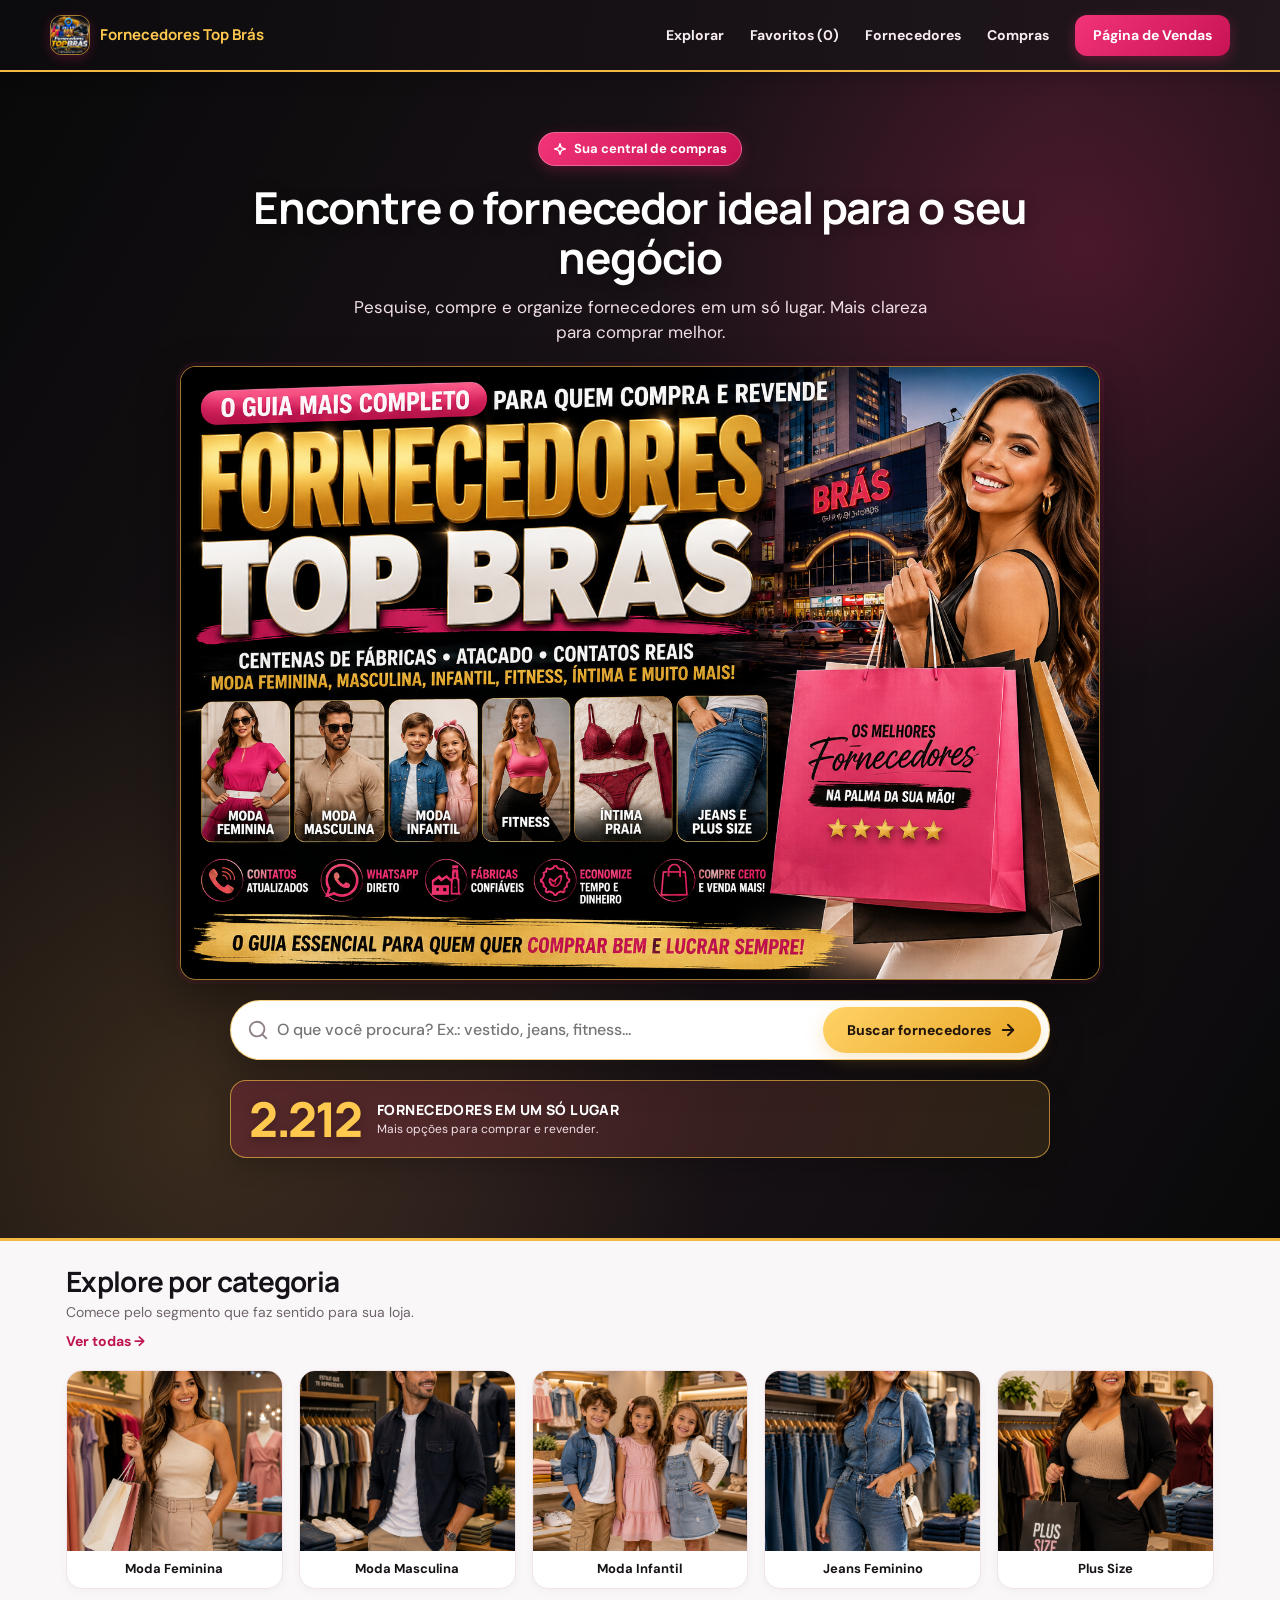
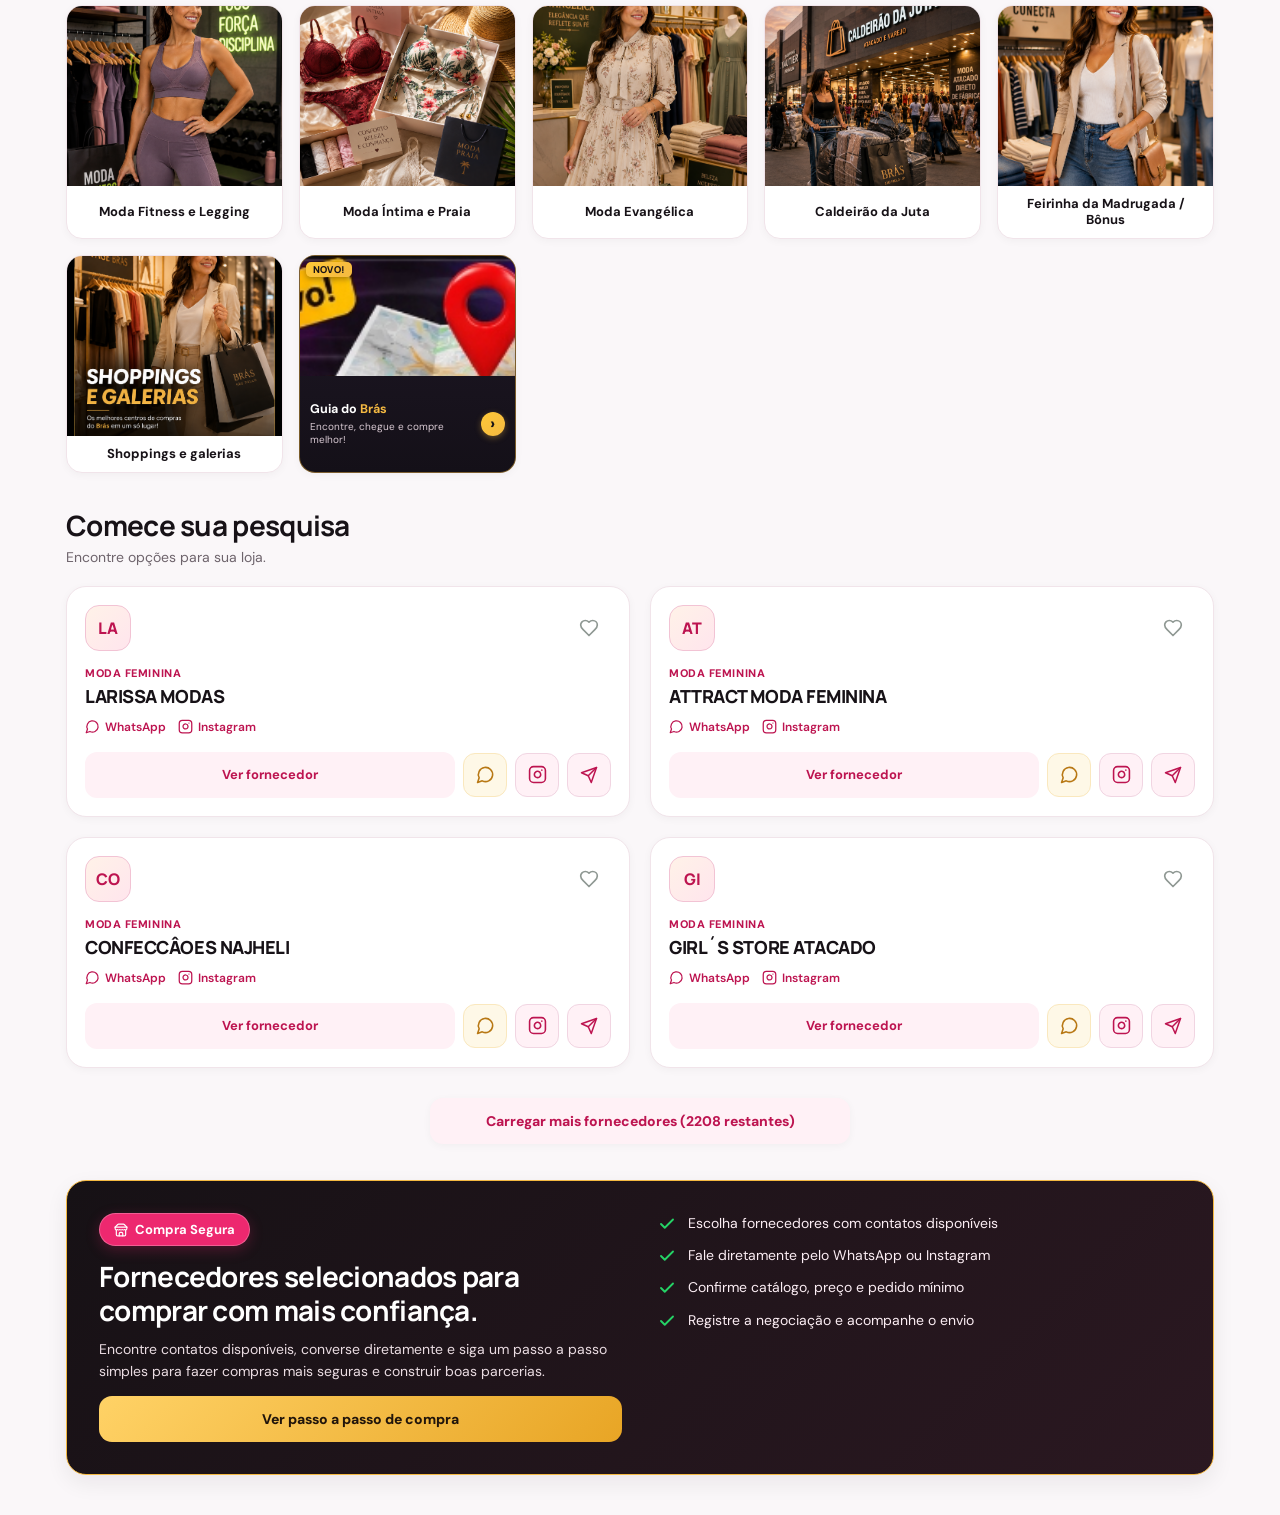
==== commit 98728b82: "feat: adicionar Guia do Bras, otimizar primeira dobra mobile e integrar Meta Pixel" ====
--- a/index.html
+++ b/index.html
@@ -22,6 +22,24 @@
   
   <!-- App Stylesheet (Mobile First) -->
   <link rel="stylesheet" href="styles.css" />
+
+  <!-- Meta Pixel Code -->
+  <script>
+    !function(f,b,e,v,n,t,s)
+    {if(f.fbq)return;n=f.fbq=function(){n.callMethod?
+    n.callMethod.apply(n,arguments):n.queue.push(arguments)};
+    if(!f._fbq)f._fbq=n;n.push=n;n.loaded=!0;n.version='2.0';
+    n.queue=[];t=b.createElement(e);t.async=!0;
+    t.src=v;s=b.getElementsByTagName(e)[0];
+    s.parentNode.insertBefore(t,s)}(window, document,'script',
+    'https://connect.facebook.net/en_US/fbevents.js');
+    fbq('init', '2291339678378032');
+    fbq('track', 'PageView');
+  </script>
+  <noscript><img height="1" width="1" style="display:none"
+  src="https://www.facebook.com/tr?id=2291339678378032&ev=PageView&noscript=1"
+  /></noscript>
+  <!-- End Meta Pixel Code -->
 </head>
 <body>
 
@@ -102,50 +120,110 @@
           </div>
 
           <div class="category-grid" id="categoryGrid">
+            <a class="category-card category-photo-card" href="#fornecedoresSection" data-cat="Moda Feminina">
+              <img alt="Moda Feminina" loading="lazy" width="420" height="300" class="category-photo" src="assets/categories/01-moda-feminina.png" />
+              <div class="category-meta"><b>Moda Feminina</b></div>
+            </a>
+            <a class="category-card category-photo-card" href="#fornecedoresSection" data-cat="Moda Masculina">
+              <img alt="Moda Masculina" loading="lazy" width="420" height="300" class="category-photo" src="assets/categories/09-moda-masculina.png" />
+              <div class="category-meta"><b>Moda Masculina</b></div>
+            </a>
+            <a class="category-card category-photo-card" href="#fornecedoresSection" data-cat="Moda Infantil">
+              <img alt="Moda Infantil" loading="lazy" width="420" height="300" class="category-photo" src="assets/categories/08-moda-infantil.png" />
+              <div class="category-meta"><b>Moda Infantil</b></div>
+            </a>
+            <a class="category-card category-photo-card" href="#fornecedoresSection" data-cat="Jeans">
+              <img alt="Jeans Feminino" loading="lazy" width="420" height="300" class="category-photo" src="assets/categories/05-jeans-feminino.png" />
+              <div class="category-meta"><b>Jeans Feminino</b></div>
+            </a>
+            <a class="category-card category-photo-card" href="#fornecedoresSection" data-cat="Plus Size">
+              <img alt="Plus Size" loading="lazy" width="420" height="300" class="category-photo" src="assets/categories/06-plus-size.png" />
+              <div class="category-meta"><b>Plus Size</b></div>
+            </a>
+            <a class="category-card category-photo-card" href="#fornecedoresSection" data-cat="Moda Fitness">
+              <img alt="Moda Fitness e Legging" loading="lazy" width="420" height="300" class="category-photo" src="assets/categories/04-moda-fitness-legging.png" />
+              <div class="category-meta"><b>Moda Fitness e Legging</b></div>
+            </a>
+            <a class="category-card category-photo-card" href="#fornecedoresSection" data-cat="Moda Íntima">
+              <img alt="Moda Íntima e Praia" loading="lazy" width="420" height="300" class="category-photo" src="assets/categories/03-moda-intima-praia.png" />
+              <div class="category-meta"><b>Moda Íntima e Praia</b></div>
+            </a>
+            <a class="category-card category-photo-card" href="#fornecedoresSection" data-cat="Moda Evangélica">
+              <img alt="Moda Evangélica" loading="lazy" width="420" height="300" class="category-photo" src="assets/categories/07-moda-evangelica.png" />
+              <div class="category-meta"><b>Moda Evangélica</b></div>
+            </a>
+            <a class="category-card category-photo-card" href="#fornecedoresSection" data-cat="Caldeirão da Juta">
+              <img alt="Caldeirão da Juta" loading="lazy" width="420" height="300" class="category-photo" src="assets/categories/02-caldeirao-da-juta.png" />
+              <div class="category-meta"><b>Caldeirão da Juta</b></div>
+            </a>
+            <a class="category-card category-photo-card" href="#fornecedoresSection" data-cat="Feirinha da Madrugada">
+              <img alt="Feirinha da Madrugada / Bônus" loading="lazy" width="420" height="300" class="category-photo" src="assets/categories/10-feirinha-madrugada-bonus.png" />
+              <div class="category-meta"><b>Feirinha da Madrugada / Bônus</b></div>
+            </a>
             <a class="category-card category-photo-card" href="#fornecedoresSection" data-cat="Shoppings e galerias">
               <img alt="Shoppings e galerias" loading="lazy" width="420" height="300" class="category-photo" src="assets/categories/11-shoppings-galerias.png" />
               <div class="category-meta"><b>Shoppings e galerias</b></div>
             </a>
-            <a class="category-card category-photo-card" href="#fornecedoresSection" data-cat="Moda Feminina">
-              <img alt="Moda Feminina" loading="lazy" width="420" height="300" class="category-photo" src="assets/categories/01-moda-feminina.png" />
-              <div class="category-meta"><b>Moda Feminina</b></div>
-            </a>
-            <a class="category-card category-photo-card" href="#fornecedoresSection" data-cat="Moda Masculina">
-              <img alt="Moda Masculina" loading="lazy" width="420" height="300" class="category-photo" src="assets/categories/09-moda-masculina.png" />
-              <div class="category-meta"><b>Moda Masculina</b></div>
-            </a>
-            <a class="category-card category-photo-card" href="#fornecedoresSection" data-cat="Moda Infantil">
-              <img alt="Moda Infantil" loading="lazy" width="420" height="300" class="category-photo" src="assets/categories/08-moda-infantil.png" />
-              <div class="category-meta"><b>Moda Infantil</b></div>
-            </a>
-            <a class="category-card category-photo-card" href="#fornecedoresSection" data-cat="Jeans">
-              <img alt="Jeans Feminino" loading="lazy" width="420" height="300" class="category-photo" src="assets/categories/05-jeans-feminino.png" />
-              <div class="category-meta"><b>Jeans Feminino</b></div>
-            </a>
-            <a class="category-card category-photo-card" href="#fornecedoresSection" data-cat="Plus Size">
-              <img alt="Plus Size" loading="lazy" width="420" height="300" class="category-photo" src="assets/categories/06-plus-size.png" />
-              <div class="category-meta"><b>Plus Size</b></div>
-            </a>
-            <a class="category-card category-photo-card" href="#fornecedoresSection" data-cat="Moda Fitness">
-              <img alt="Moda Fitness e Legging" loading="lazy" width="420" height="300" class="category-photo" src="assets/categories/04-moda-fitness-legging.png" />
-              <div class="category-meta"><b>Moda Fitness e Legging</b></div>
-            </a>
-            <a class="category-card category-photo-card" href="#fornecedoresSection" data-cat="Moda Íntima">
-              <img alt="Moda Íntima e Praia" loading="lazy" width="420" height="300" class="category-photo" src="assets/categories/03-moda-intima-praia.png" />
-              <div class="category-meta"><b>Moda Íntima e Praia</b></div>
-            </a>
-            <a class="category-card category-photo-card" href="#fornecedoresSection" data-cat="Moda Evangélica">
-              <img alt="Moda Evangélica" loading="lazy" width="420" height="300" class="category-photo" src="assets/categories/07-moda-evangelica.png" />
-              <div class="category-meta"><b>Moda Evangélica</b></div>
-            </a>
-            <a class="category-card category-photo-card" href="#fornecedoresSection" data-cat="Caldeirão da Juta">
-              <img alt="Caldeirão da Juta" loading="lazy" width="420" height="300" class="category-photo" src="assets/categories/02-caldeirao-da-juta.png" />
-              <div class="category-meta"><b>Caldeirão da Juta</b></div>
-            </a>
-            <a class="category-card category-photo-card" href="#fornecedoresSection" data-cat="Feirinha da Madrugada">
-              <img alt="Feirinha da Madrugada / Bônus" loading="lazy" width="420" height="300" class="category-photo" src="assets/categories/10-feirinha-madrugada-bonus.png" />
-              <div class="category-meta"><b>Feirinha da Madrugada / Bônus</b></div>
-            </a>
+            <a class="category-card category-photo-card cat-card-guia" href="#guiaDoBrasSection" id="cardGuiaDoBras">
+              <div style="position:relative; width:100%; height:120px; overflow:hidden; background:#1c1524;">
+                <span class="cat-novo-badge">Novo!</span>
+                <img alt="Guia do Brás" loading="lazy" width="420" height="300" class="category-photo" src="assets/categories/12-guia-do-bras.png" />
+              </div>
+              <div class="category-meta cat-meta-guia">
+                <div class="cat-meta-guia-info">
+                  <b>Guia do <span style="color:#f4b942;">Brás</span></b>
+                  <small>Encontre, chegue e compre melhor!</small>
+                </div>
+                <span class="cat-arrow-btn">›</span>
+              </div>
+            </a>
+          </div>
+        </section>
+
+        <!-- SEÇÃO: GUIA DO BRÁS NO APLICATIVO -->
+        <section class="section-guia-app" id="guiaDoBrasSection" style="display:none;">
+          <div class="guia-app-container">
+            <div class="guia-app-top">
+              <span class="guia-badge-novo">Novo!</span>
+              <h3>Guia do <span style="color:#f4b942;">Brás</span></h3>
+              <p>Encontre, chegue e compre melhor! Roteiro estratégico dos principais polos atacadistas.</p>
+              <button type="button" class="btn-close-guia" id="btnBackFromGuia">✕ Fechar Guia</button>
+            </div>
+
+            <div class="guia-app-grid">
+              <div class="guia-app-item">
+                <span class="guia-app-icon">📍</span>
+                <div>
+                  <b>Caldeirão da Juta</b>
+                  <p>Polo tradicional de confecções atacadistas. Roupas femininas com preço de fábrica e alta rotatividade.</p>
+                  <small>Rua da Juta / Barão de Ladário</small>
+                </div>
+              </div>
+              <div class="guia-app-item">
+                <span class="guia-app-icon">👗</span>
+                <div>
+                  <b>Rua Miller &amp; Maria Marcolina</b>
+                  <p>O centro da moda feminina, vestidos e alfaiataria fina para lojistas e revendedoras.</p>
+                  <small>Rua Miller / Rua Maria Marcolina</small>
+                </div>
+              </div>
+              <div class="guia-app-item">
+                <span class="guia-app-icon">👖</span>
+                <div>
+                  <b>Circuito do Jeans &amp; Lingerie</b>
+                  <p>Rua Xavantes e Rua Oriente: maior polo de jeanswear e confecção de moda íntima com pronta entrega.</p>
+                  <small>Rua Xavantes / Rua Oriente</small>
+                </div>
+              </div>
+              <div class="guia-app-item">
+                <span class="guia-app-icon">🏢</span>
+                <div>
+                  <b>Shoppings e Galerias</b>
+                  <p>Mega Polo, Shopping 900, Shopping Barão 125, Shopping Vautier e Galeria Pagé com conforto e ar-condicionado.</p>
+                  <small>Monsenhor Andrade / Vautier</small>
+                </div>
+              </div>
+            </div>
           </div>
         </section>
 
--- a/styles.css
+++ b/styles.css
@@ -486,6 +486,169 @@
   line-height: 1.25;
 }
 
+/* Card e Seção Guia do Brás */
+.cat-card-guia {
+  background: linear-gradient(180deg, #1f1826 0%, #141018 100%) !important;
+  border: 1.5px solid rgba(244, 185, 66, 0.45) !important;
+  cursor: pointer;
+  position: relative;
+  text-decoration: none;
+}
+
+.cat-card-guia:hover {
+  border-color: #f4b942 !important;
+  box-shadow: 0 6px 18px rgba(244, 185, 66, 0.25) !important;
+}
+
+.cat-novo-badge {
+  position: absolute;
+  top: 6px;
+  left: 6px;
+  background: linear-gradient(135deg, #ffc837 0%, #f4b942 100%);
+  color: #171217;
+  font-family: var(--font-display, inherit);
+  font-size: 9.5px;
+  font-weight: 900;
+  padding: 2px 7px;
+  border-radius: 5px;
+  text-transform: uppercase;
+  letter-spacing: 0.03em;
+  box-shadow: 0 2px 6px rgba(0, 0, 0, 0.35);
+  z-index: 5;
+  line-height: 1.2;
+}
+
+.cat-meta-guia {
+  display: flex !important;
+  align-items: center !important;
+  justify-content: space-between !important;
+  text-align: left !important;
+  padding: 8px 10px !important;
+}
+
+.cat-meta-guia-info {
+  flex: 1;
+}
+
+.cat-meta-guia-info b {
+  color: #ffffff !important;
+  font-size: 12.5px;
+  display: block;
+}
+
+.cat-meta-guia-info small {
+  color: #d8c9d2;
+  font-size: 10px;
+  line-height: 1.3;
+  display: block;
+  margin-top: 2px;
+}
+
+.cat-arrow-btn {
+  width: 24px;
+  height: 24px;
+  border-radius: 50%;
+  background: linear-gradient(135deg, #ffc837 0%, #f4b942 100%);
+  color: #171217;
+  display: flex;
+  align-items: center;
+  justify-content: center;
+  font-weight: 900;
+  font-size: 16px;
+  flex-shrink: 0;
+  box-shadow: 0 2px 6px rgba(244, 185, 66, 0.35);
+}
+
+.section-guia-app {
+  background: #141117;
+  border: 1.5px solid rgba(244, 185, 66, 0.35);
+  border-radius: 16px;
+  padding: 18px 14px;
+  margin: 16px 0;
+  color: #ffffff;
+}
+
+.guia-app-top {
+  position: relative;
+  margin-bottom: 16px;
+  padding-bottom: 12px;
+  border-bottom: 1px solid rgba(255, 255, 255, 0.08);
+}
+
+.guia-app-top .guia-badge-novo {
+  background: linear-gradient(135deg, #ffc837 0%, #f4b942 100%);
+  color: #171217;
+  font-size: 9.5px;
+  font-weight: 900;
+  padding: 2px 7px;
+  border-radius: 5px;
+  text-transform: uppercase;
+  display: inline-block;
+  margin-bottom: 6px;
+}
+
+.guia-app-top h3 {
+  font-size: 18px;
+  color: #ffffff;
+  margin-bottom: 4px;
+}
+
+.guia-app-top p {
+  font-size: 13px;
+  color: #d8c9d2;
+  margin-bottom: 10px;
+}
+
+.btn-close-guia {
+  background: rgba(255, 255, 255, 0.08);
+  color: #f1dfe6;
+  padding: 6px 12px;
+  border-radius: 8px;
+  font-size: 12px;
+  font-weight: 700;
+}
+
+.guia-app-grid {
+  display: flex;
+  flex-direction: column;
+  gap: 10px;
+}
+
+.guia-app-item {
+  display: flex;
+  gap: 12px;
+  align-items: flex-start;
+  background: rgba(255, 255, 255, 0.03);
+  padding: 12px;
+  border-radius: 10px;
+  border: 1px solid rgba(255, 255, 255, 0.06);
+}
+
+.guia-app-icon {
+  font-size: 22px;
+  flex-shrink: 0;
+}
+
+.guia-app-item b {
+  display: block;
+  font-size: 13.5px;
+  color: #ffffff;
+  margin-bottom: 2px;
+}
+
+.guia-app-item p {
+  font-size: 12.5px;
+  color: #d8c9d2;
+  line-height: 1.4;
+  margin-bottom: 4px;
+}
+
+.guia-app-item small {
+  color: #f4b942;
+  font-size: 11px;
+  font-weight: 600;
+}
+
 /* --------------------------------------------------------------------------
    9. SUPPLIERS GRID & CARDS (MOBILE FIRST - TOUCH FRIENDLY)
    -------------------------------------------------------------------------- */
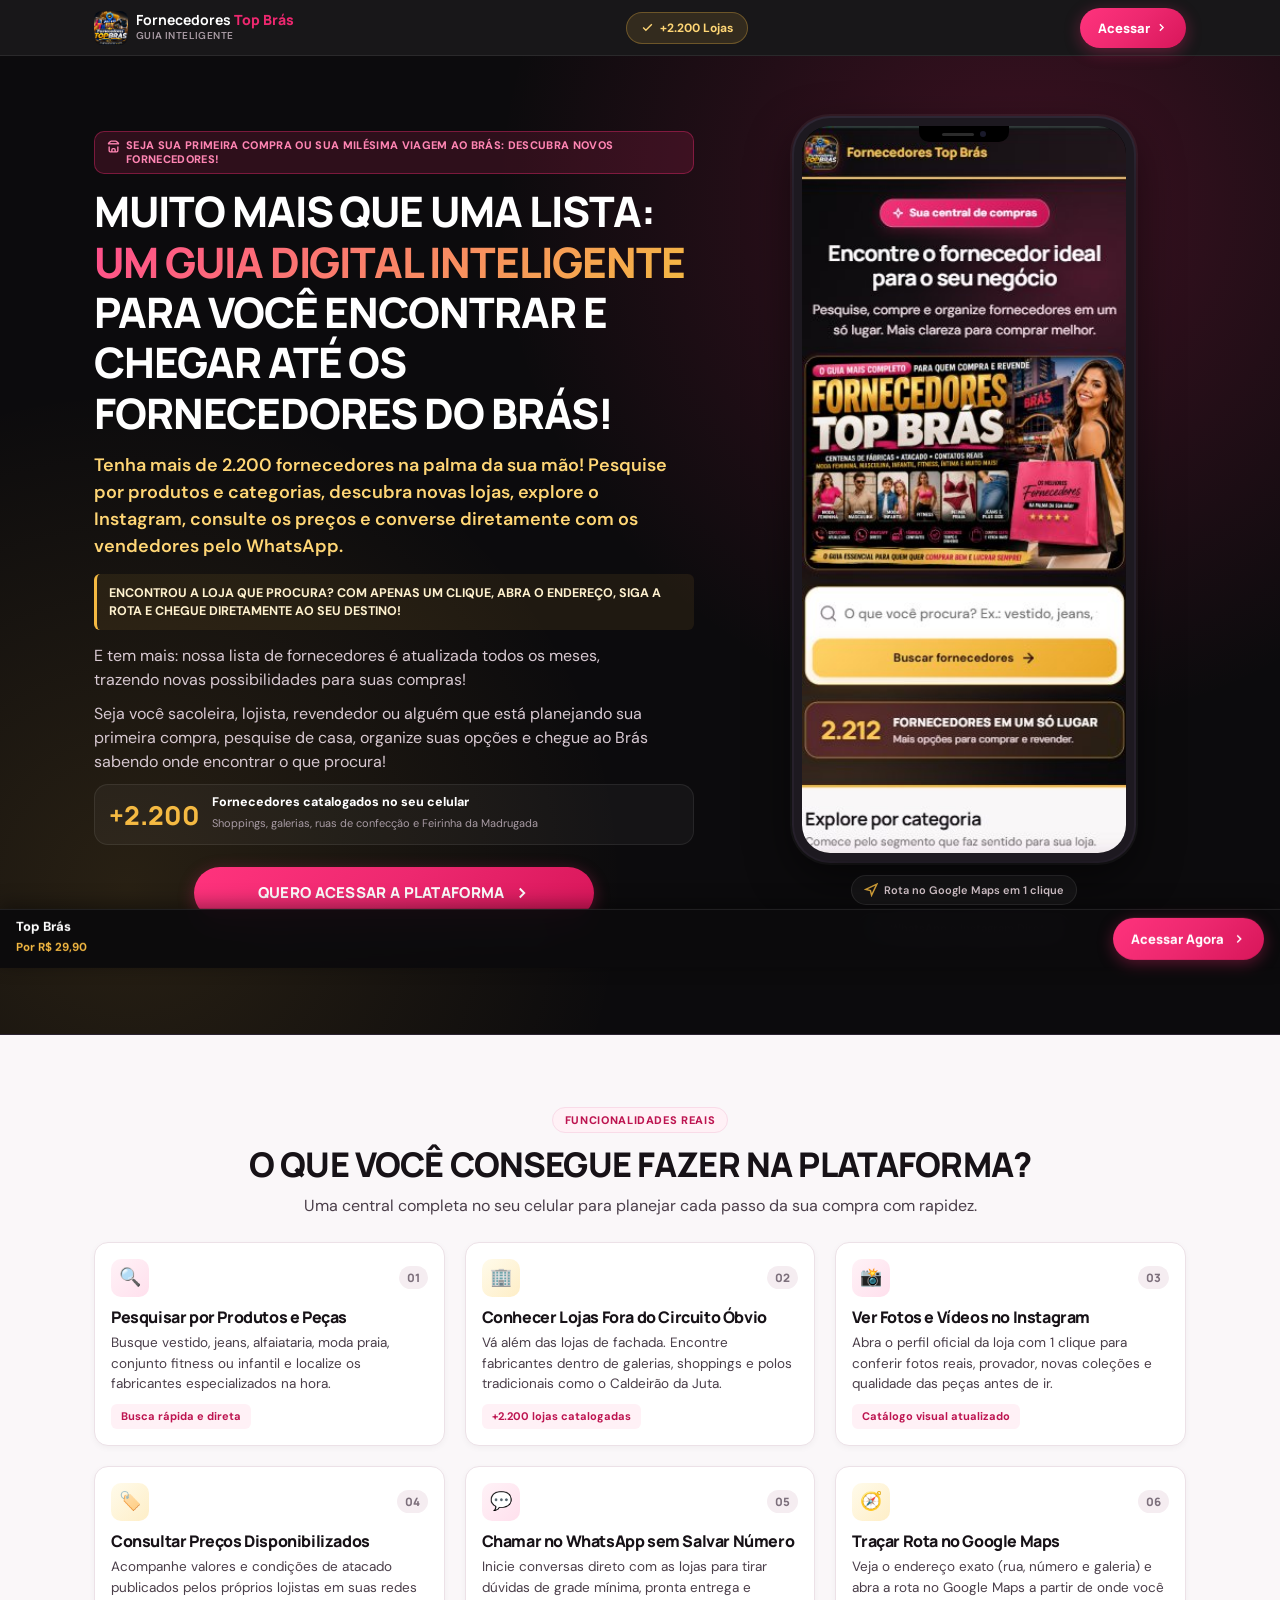
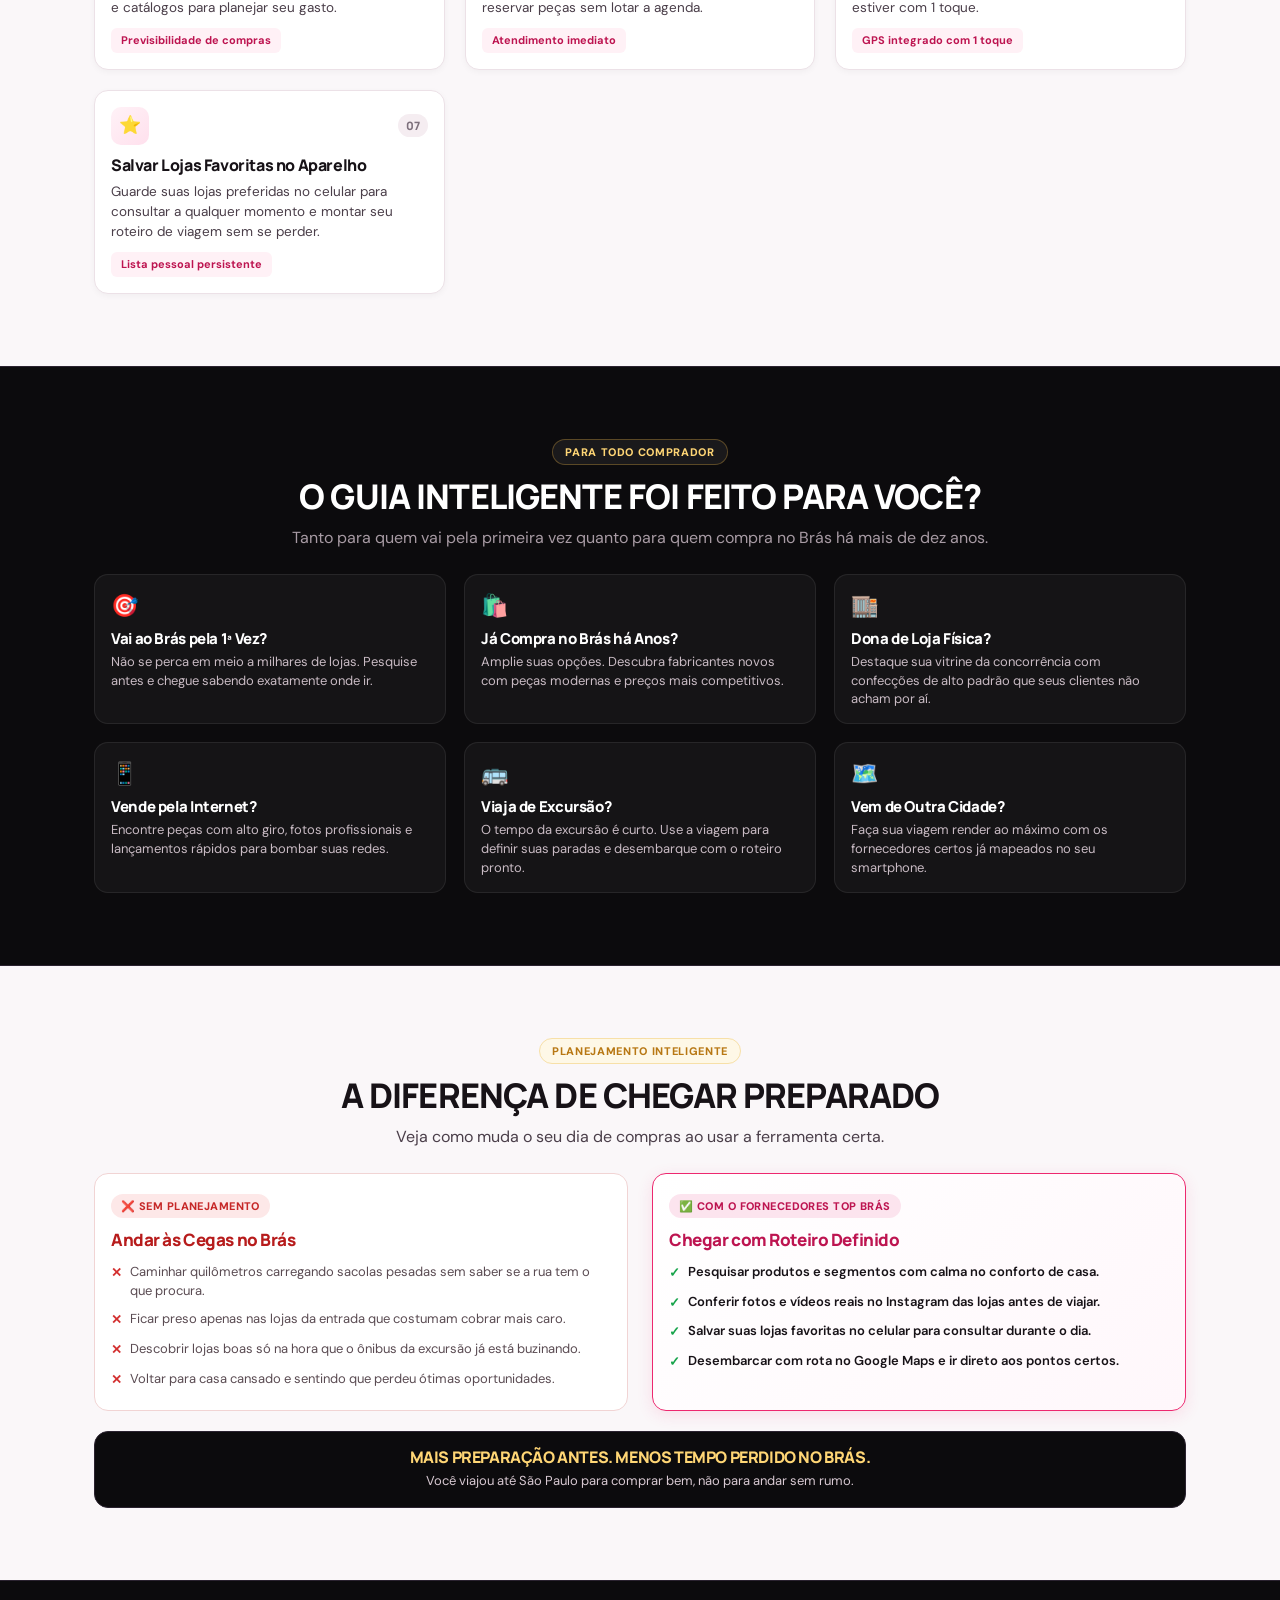
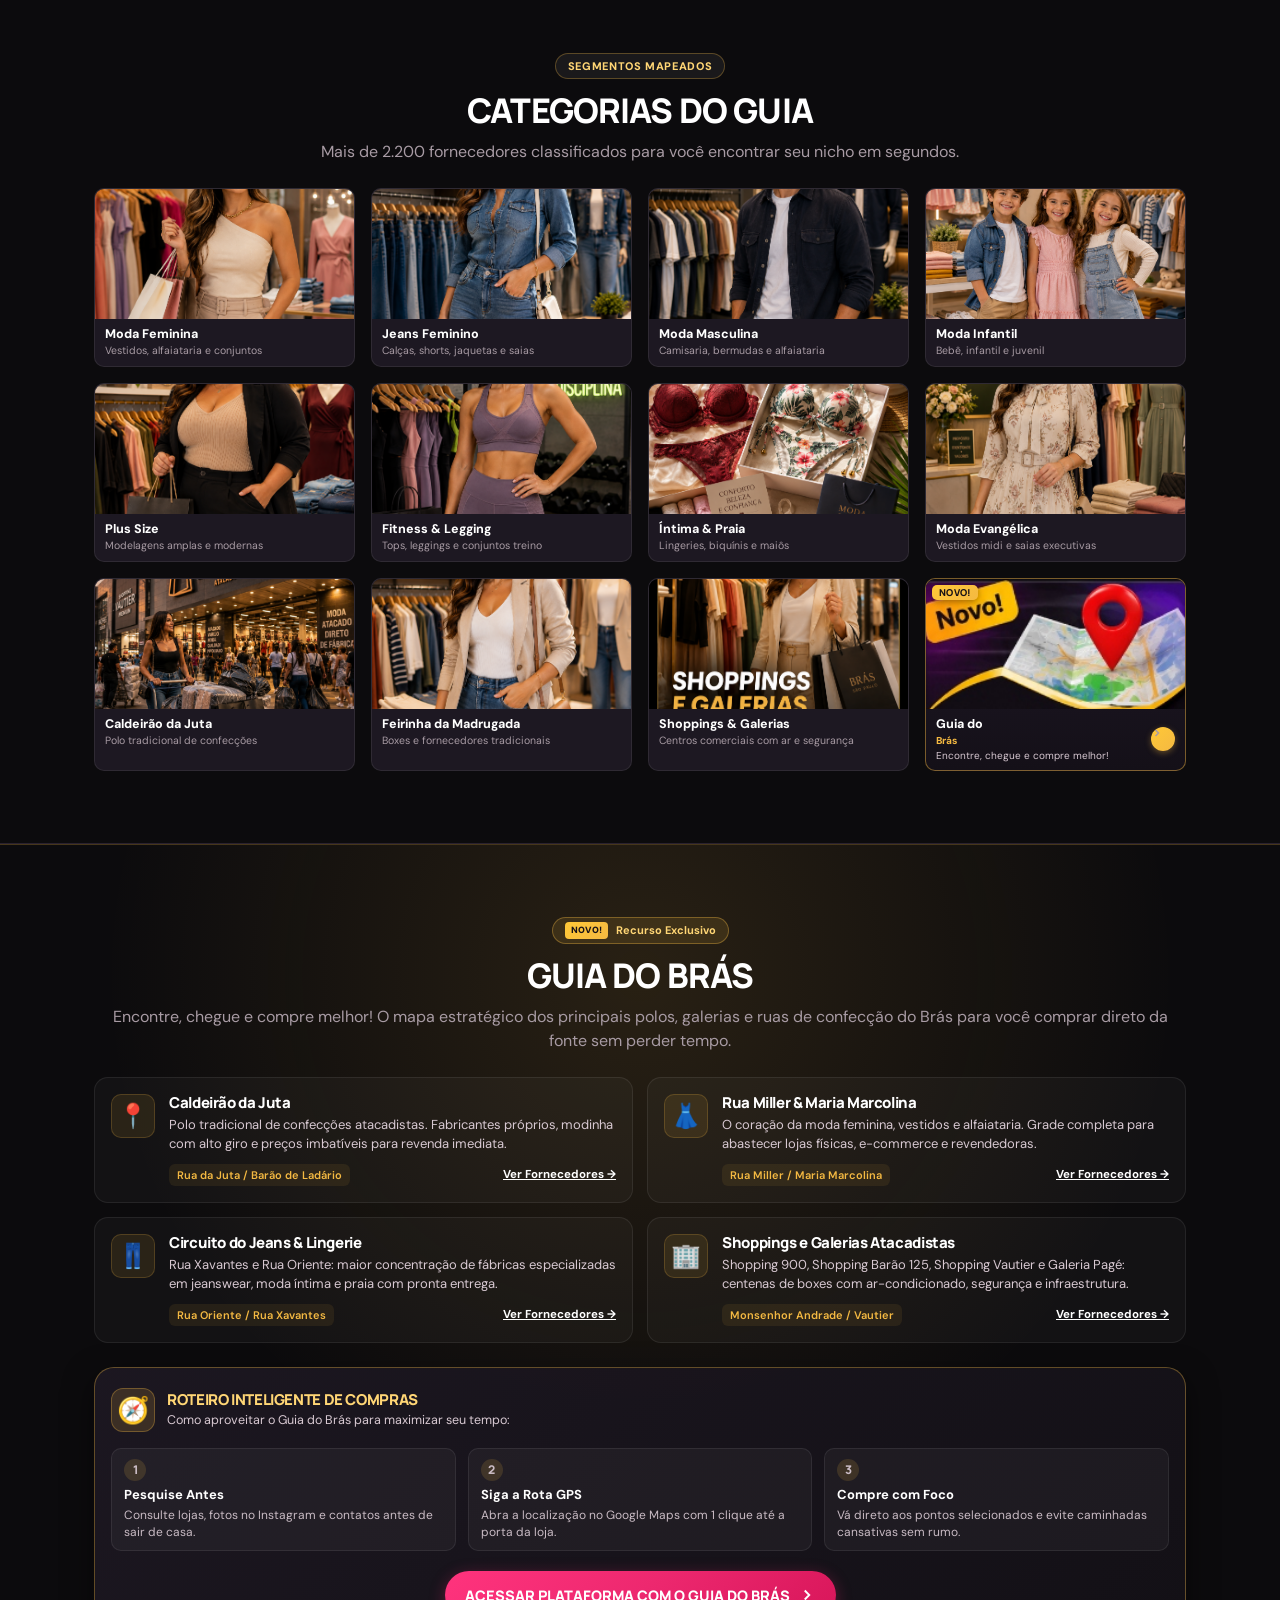
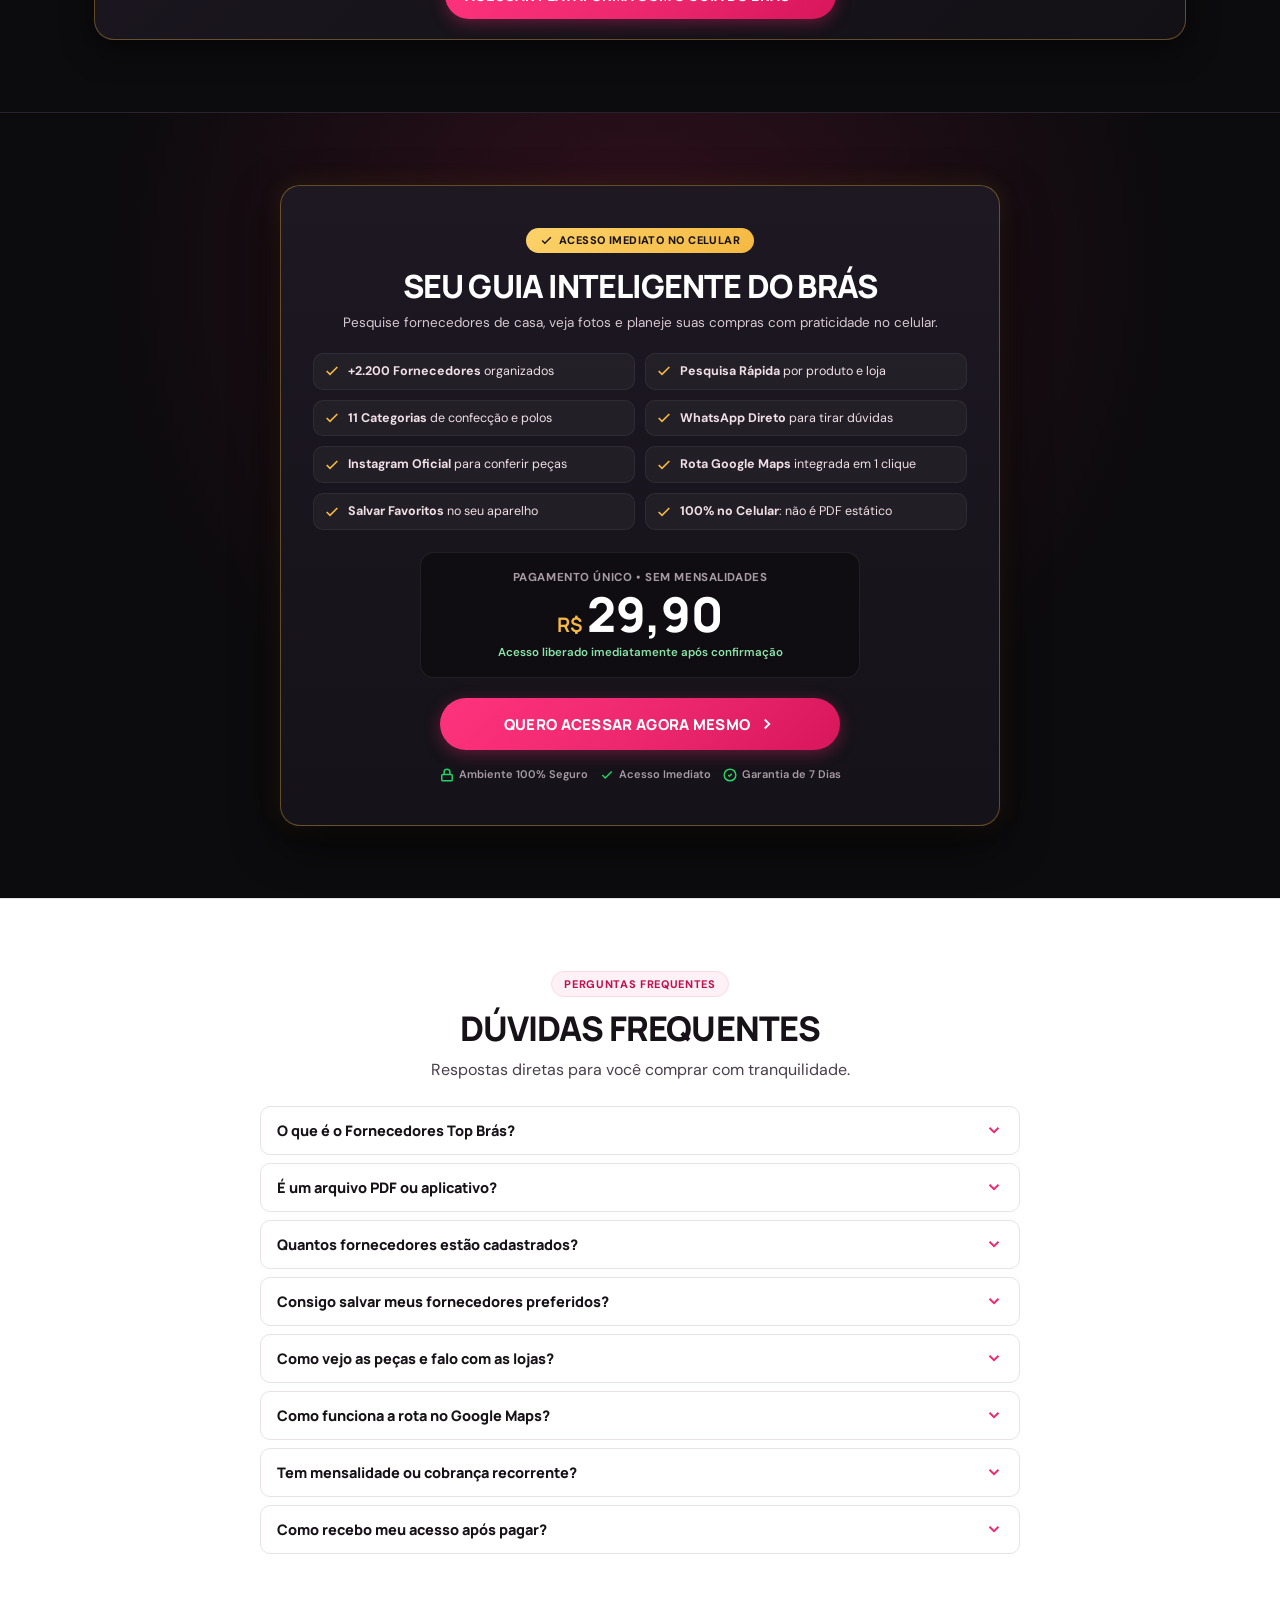
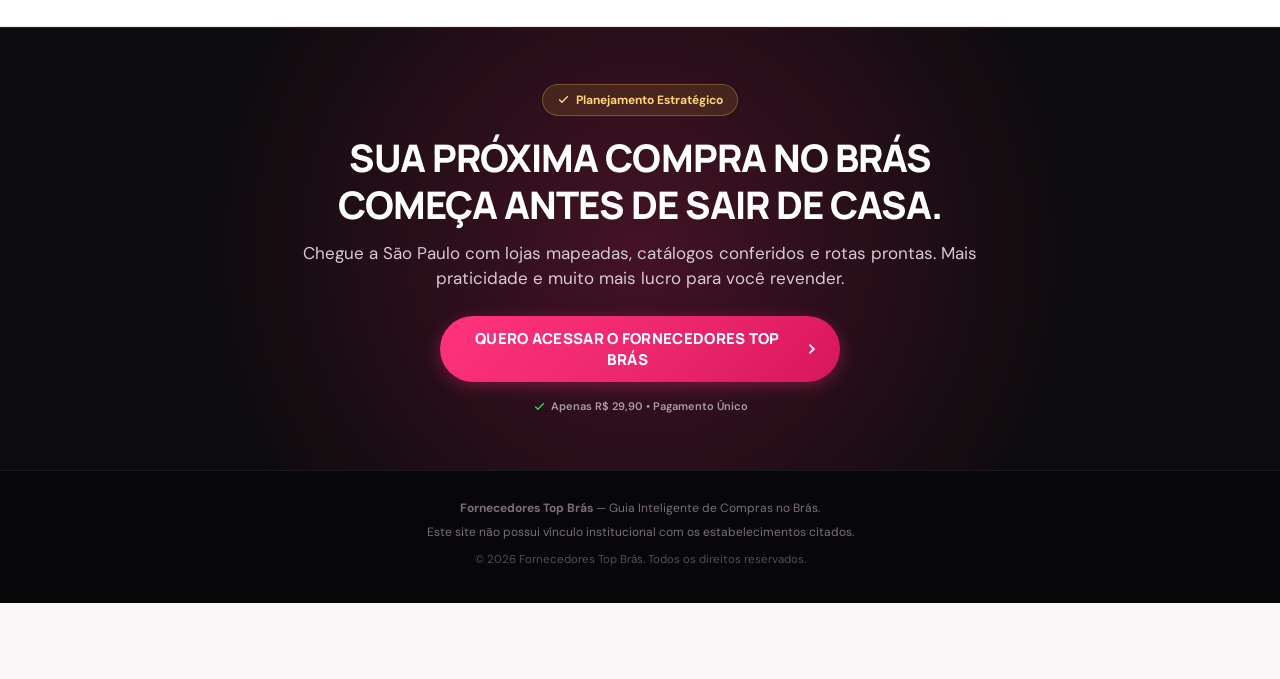
==== commit 2ee530ee: "feat: configurar site de vendas na raiz com Meta Pixel e isolar aplicativo sem rastreamento em /app" ====
--- a/index.html
+++ b/index.html
@@ -1,27 +1,31 @@
 <!DOCTYPE html>
 <html lang="pt-BR">
 <head>
-  <meta charset="utf-8" />
-  <meta name="viewport" content="width=device-width, initial-scale=1.0, maximum-scale=5.0, viewport-fit=cover" />
-  <title>Central de Fornecedores — Fornecedores Top Brás</title>
-  <meta name="description" content="Encontre o fornecedor ideal para o seu negócio no Brás. Mais de 2.200 fornecedores em um só lugar. Contatos, WhatsApp e Instagram oficiais." />
+  <meta charset="UTF-8">
+  <meta name="viewport" content="width=device-width, initial-scale=1.0, maximum-scale=5.0, viewport-fit=cover">
+  <meta http-equiv="X-UA-Compatible" content="ie=edge">
   
-  <meta name="theme-color" content="#0c0b0d" />
-  <meta name="mobile-web-app-capable" content="yes" />
-  <meta name="apple-mobile-web-app-capable" content="yes" />
-  <meta name="apple-mobile-web-app-status-bar-style" content="black-translucent" />
-  <meta name="format-detection" content="telephone=no" />
+  <title>Fornecedores Top Brás — Guia Inteligente de Compras no Brás</title>
+  <meta name="description" content="Pesquise mais de 2.200 fornecedores do Brás no celular. Acesse Instagram, WhatsApp, consulte preços disponíveis, salve favoritos e abra a rota no Google Maps antes de viajar.">
   
-  <link rel="icon" type="image/png" href="assets/fornecedores-top-bras-logo.png" />
-  <link rel="apple-touch-icon" href="assets/fornecedores-top-bras-logo.png" />
+  <!-- Open Graph / Redes Sociais & Meta Ads -->
+  <meta property="og:type" content="website">
+  <meta property="og:title" content="Fornecedores Top Brás — Guia Inteligente de Compras">
+  <meta property="og:description" content="+2.200 fornecedores no seu celular. WhatsApp, Instagram, fotos reais e rota no Maps em 1 clique.">
+  <meta property="og:image" content="assets/fornecedores-top-bras.png">
+  <meta name="theme-color" content="#0c0b0d">
   
-  <!-- Fonts -->
-  <link rel="preconnect" href="https://fonts.googleapis.com" />
-  <link rel="preconnect" href="https://fonts.gstatic.com" crossorigin />
-  <link href="https://fonts.googleapis.com/css2?family=DM+Sans:ital,opsz,wght@0,9..40,400;0,9..40,500;0,9..40,600;0,9..40,700;1,9..40,400&family=Manrope:wght@600;700;800;900&display=swap" rel="stylesheet" />
+  <!-- Favicon -->
+  <link rel="icon" type="image/png" href="assets/fornecedores-top-bras-logo.png">
+  <link rel="apple-touch-icon" href="assets/fornecedores-top-bras-logo.png">
   
-  <!-- App Stylesheet (Mobile First) -->
-  <link rel="stylesheet" href="styles.css" />
+  <!-- Google Fonts: DM Sans & Manrope -->
+  <link rel="preconnect" href="https://fonts.googleapis.com">
+  <link rel="preconnect" href="https://fonts.gstatic.com" crossorigin>
+  <link href="https://fonts.googleapis.com/css2?family=DM+Sans:ital,opsz,wght@0,9..40,400;0,9..40,500;0,9..40,600;0,9..40,700;1,9..40,400&family=Manrope:wght@600;700;800;900&display=swap" rel="stylesheet">
+  
+  <!-- Stylesheet Mobile First -->
+  <link rel="stylesheet" href="styles.css">
 
   <!-- Meta Pixel Code -->
   <script>
@@ -44,403 +48,856 @@
 <body>
 
   <!-- ==========================================================================
-       TOPBAR (MOBILE FIRST HEADER)
+       HEADER / TOPBAR (MOBILE FIRST)
        ========================================================================== -->
   <header class="topbar">
-    <a class="brand" href="/" id="brandLogoLink">
-      <span class="brandmark">
-        <img alt="Fornecedores Top Brás" width="38" height="38" src="assets/fornecedores-top-bras-logo.png" />
-      </span>
-      <span><b>Fornecedores Top Brás</b></span>
-    </a>
-    <nav class="desktop-nav">
-      <a href="#explorar" id="navExplorar">Explorar</a>
-      <a href="#favoritos" id="navFavoritos">Favoritos (<span id="desktopFavCount">0</span>)</a>
-      <a href="#fornecedoresSection" id="navMeusFornecedores">Fornecedores</a>
-      <a href="#compra-segura" id="navCompras">Compras</a>
-      <a class="login" href="landing.html" title="Página de Vendas">Página de Vendas</a>
-    </nav>
+    <div class="container topbar-inner">
+      <a href="#" class="brand" aria-label="Fornecedores Top Brás">
+        <div class="brandmark">
+          <img src="assets/fornecedores-top-bras-logo.png" alt="Logo Top Brás" width="34" height="34" loading="eager">
+        </div>
+        <div class="brand-text-col">
+          <span class="brand-title"><b>Fornecedores</b> <span>Top Brás</span></span>
+          <span class="brand-subtitle">Guia Inteligente</span>
+        </div>
+      </a>
+
+      <div class="topbar-badge">
+        <svg width="13" height="13" viewBox="0 0 24 24" fill="none" stroke="currentColor" stroke-width="2.5"><polyline points="20 6 9 17 4 12"/></svg>
+        <span><b>+2.200</b> Lojas</span>
+      </div>
+
+      <button type="button" class="btn btn-primary btn-topbar btn-checkout" data-action="checkout" data-cta-id="cta-topbar" aria-label="Acessar">
+        <span>Acessar</span>
+        <svg width="13" height="13" viewBox="0 0 24 24" fill="none" stroke="currentColor" stroke-width="2.5"><polyline points="9 18 15 12 9 6"/></svg>
+      </button>
+    </div>
   </header>
 
   <main>
     <!-- ==========================================================================
-         1. HOME VIEW (HERO, CATEGORIES, SUPPLIERS LIST, COMPRA SEGURA)
+         SEÇÃO 1 — PRIMEIRA DOBRA: CAPTURAR A ATENÇÃO (MOBILE FIRST)
          ========================================================================== -->
-    <div id="homeView">
-      
-      <!-- HERO SECTION -->
-      <section class="hero">
-        <div class="hero-inner">
-          <div class="hero-copy">
-            <span class="pill">
-              <svg xmlns="http://www.w3.org/2000/svg" width="14" height="14" viewBox="0 0 24 24" fill="none" stroke="currentColor" stroke-width="2.5" stroke-linecap="round" stroke-linejoin="round"><path d="m12 3-1.912 5.813a2 2 0 0 1-1.275 1.275L3 12l5.813 1.912a2 2 0 0 1 1.275 1.275L12 21l1.912-5.813a2 2 0 0 1 1.275-1.275L21 12l-5.813-1.912a2 2 0 0 1-1.275-1.275L12 3Z"/></svg>
-              Sua central de compras
+    <section class="hero">
+      <div class="container hero-grid">
+        <div class="hero-copy">
+          <div class="hero-pill">
+            <svg width="13" height="13" viewBox="0 0 24 24" fill="none" stroke="currentColor" stroke-width="2.5"><path d="m2 7 4.41-4.41A2 2 0 0 1 7.83 2h8.34a2 2 0 0 1 1.42.59L22 7"/><path d="M4 12v8a2 2 0 0 0 2 2h12a2 2 0 0 0 2-2v-8"/><path d="M15 22v-4a2 2 0 0 0-2-2h-2a2 2 0 0 0-2 2v4"/><path d="M2 7h20"/></svg>
+            <span>SEJA SUA PRIMEIRA COMPRA OU SUA MILÉSIMA VIAGEM AO BRÁS: DESCUBRA NOVOS FORNECEDORES!</span>
+          </div>
+
+          <h1 class="hero-headline">
+            MUITO MAIS QUE UMA LISTA: <span class="highlight-gradient">UM GUIA DIGITAL INTELIGENTE</span> PARA VOCÊ ENCONTRAR E CHEGAR ATÉ OS FORNECEDORES DO BRÁS!
+          </h1>
+
+          <p class="hero-subheadline">
+            Tenha mais de 2.200 fornecedores na palma da sua mão! Pesquise por produtos e categorias, descubra novas lojas, explore o Instagram, consulte os preços e converse diretamente com os vendedores pelo WhatsApp.
+          </p>
+
+          <div class="hero-callout-route">
+            <strong>ENCONTROU A LOJA QUE PROCURA? COM APENAS UM CLIQUE, ABRA O ENDEREÇO, SIGA A ROTA E CHEGUE DIRETAMENTE AO SEU DESTINO!</strong>
+          </div>
+
+          <p class="hero-text">
+            E tem mais: nossa lista de fornecedores é atualizada todos os meses, trazendo novas possibilidades para suas compras!
+          </p>
+
+          <p class="hero-text">
+            Seja você sacoleira, lojista, revendedor ou alguém que está planejando sua primeira compra, pesquise de casa, organize suas opções e chegue ao Brás sabendo onde encontrar o que procura!
+          </p>
+
+          <div class="hero-proof-bar">
+            <div class="hero-proof-number">+2.200</div>
+            <div class="hero-proof-text">
+              <b>Fornecedores catalogados no seu celular</b>
+              <span>Shoppings, galerias, ruas de confecção e Feirinha da Madrugada</span>
+            </div>
+          </div>
+
+          <div class="hero-cta-group">
+            <button type="button" id="cta-hero" class="btn btn-primary btn-lg btn-pulse btn-checkout" data-action="checkout" data-cta-id="cta-hero">
+              <span>QUERO ACESSAR A PLATAFORMA</span>
+              <svg width="18" height="18" viewBox="0 0 24 24" fill="none" stroke="currentColor" stroke-width="2.5"><polyline points="9 18 15 12 9 6"/></svg>
+            </button>
+            <div class="hero-microcopy">
+              <svg width="13" height="13" viewBox="0 0 24 24" fill="none" stroke="currentColor" stroke-width="2.5"><polyline points="20 6 9 17 4 12"/></svg>
+              Pesquise • Descubra • Salve Favoritos • Rota no Maps
+            </div>
+          </div>
+        </div>
+
+        <!-- MOCKUP NÃO CLICÁVEL DO SMARTPHONE COM A IMAGEM REAL DO APP -->
+        <div class="hero-visual">
+          <div class="phone-mockup-wrapper non-clickable" aria-hidden="true">
+            <div class="phone-frame">
+              <div class="phone-notch">
+                <div class="phone-speaker"></div>
+                <div class="phone-camera"></div>
+              </div>
+
+              <div class="phone-screen">
+                <img src="assets/app-screen.jpg" alt="Aplicativo Oficial Fornecedores Top Brás no Celular" class="phone-screen-img" width="305" height="684" loading="eager">
+              </div>
+            </div>
+          </div>
+
+          <!-- Badges de Destaque -->
+          <div class="phone-features-pills">
+            <div class="feature-mini-pill">
+              <svg width="14" height="14" viewBox="0 0 24 24" fill="none" stroke="#f4b942" stroke-width="2.5"><polygon points="3 11 22 2 13 21 11 13 3 11"/></svg>
+              <span>Rota no Google Maps em 1 clique</span>
+            </div>
+            <div class="feature-mini-pill">
+              <svg width="14" height="14" viewBox="0 0 24 24" fill="none" stroke="#25d366" stroke-width="2.5"><path d="M7.9 20A9 9 0 1 0 4 16.1L2 22Z"/></svg>
+              <span>WhatsApp e Instagram Diretos</span>
+            </div>
+          </div>
+        </div>
+      </div>
+    </section>
+
+    <!-- ==========================================================================
+         SEÇÃO 2 — AS 7 POSSIBILIDADES (O QUE CONSEGUE FAZER NO CELULAR)
+         ========================================================================== -->
+    <section class="section" id="funcionalidades">
+      <div class="container">
+        <div class="section-header text-center">
+          <span class="pill-tag">Funcionalidades Reais</span>
+          <h2 class="section-title">O QUE VOCÊ CONSEGUE FAZER NA PLATAFORMA?</h2>
+          <p class="section-desc">
+            Uma central completa no seu celular para planejar cada passo da sua compra com rapidez.
+          </p>
+        </div>
+
+        <div class="capabilities-grid">
+          <!-- 1. Pesquisa Inteligente -->
+          <div class="capability-card">
+            <div class="capability-header">
+              <div class="capability-icon-box">🔍</div>
+              <span class="capability-number">01</span>
+            </div>
+            <h3>Pesquisar por Produtos e Peças</h3>
+            <p>
+              Busque vestido, jeans, alfaiataria, moda praia, conjunto fitness ou infantil e localize os fabricantes especializados na hora.
+            </p>
+            <span class="capability-feature-badge">Busca rápida e direta</span>
+          </div>
+
+          <!-- 2. Descobrir Novas Lojas -->
+          <div class="capability-card">
+            <div class="capability-header">
+              <div class="capability-icon-box">🏢</div>
+              <span class="capability-number">02</span>
+            </div>
+            <h3>Conhecer Lojas Fora do Circuito Óbvio</h3>
+            <p>
+              Vá além das lojas de fachada. Encontre fabricantes dentro de galerias, shoppings e polos tradicionais como o Caldeirão da Juta.
+            </p>
+            <span class="capability-feature-badge">+2.200 lojas catalogadas</span>
+          </div>
+
+          <!-- 3. Instagram Oficial -->
+          <div class="capability-card">
+            <div class="capability-header">
+              <div class="capability-icon-box">📸</div>
+              <span class="capability-number">03</span>
+            </div>
+            <h3>Ver Fotos e Vídeos no Instagram</h3>
+            <p>
+              Abra o perfil oficial da loja com 1 clique para conferir fotos reais, provador, novas coleções e qualidade das peças antes de ir.
+            </p>
+            <span class="capability-feature-badge">Catálogo visual atualizado</span>
+          </div>
+
+          <!-- 4. Consultar Preços -->
+          <div class="capability-card">
+            <div class="capability-header">
+              <div class="capability-icon-box">🏷️</div>
+              <span class="capability-number">04</span>
+            </div>
+            <h3>Consultar Preços Disponibilizados</h3>
+            <p>
+              Acompanhe valores e condições de atacado publicados pelos próprios lojistas em suas redes e catálogos para planejar seu gasto.
+            </p>
+            <span class="capability-feature-badge">Previsibilidade de compras</span>
+          </div>
+
+          <!-- 5. WhatsApp Direto -->
+          <div class="capability-card">
+            <div class="capability-header">
+              <div class="capability-icon-box">💬</div>
+              <span class="capability-number">05</span>
+            </div>
+            <h3>Chamar no WhatsApp sem Salvar Número</h3>
+            <p>
+              Inicie conversas direto com as lojas para tirar dúvidas de grade mínima, pronta entrega e reservar peças sem lotar a agenda.
+            </p>
+            <span class="capability-feature-badge">Atendimento imediato</span>
+          </div>
+
+          <!-- 6. Localização e Rota Maps -->
+          <div class="capability-card">
+            <div class="capability-header">
+              <div class="capability-icon-box">🧭</div>
+              <span class="capability-number">06</span>
+            </div>
+            <h3>Traçar Rota no Google Maps</h3>
+            <p>
+              Veja o endereço exato (rua, número e galeria) e abra a rota no Google Maps a partir de onde você estiver com 1 toque.
+            </p>
+            <span class="capability-feature-badge">GPS integrado com 1 toque</span>
+          </div>
+
+          <!-- 7. Salvar Favoritos -->
+          <div class="capability-card">
+            <div class="capability-header">
+              <div class="capability-icon-box">⭐</div>
+              <span class="capability-number">07</span>
+            </div>
+            <h3>Salvar Lojas Favoritas no Aparelho</h3>
+            <p>
+              Guarde suas lojas preferidas no celular para consultar a qualquer momento e montar seu roteiro de viagem sem se perder.
+            </p>
+            <span class="capability-feature-badge">Lista pessoal persistente</span>
+          </div>
+        </div>
+      </div>
+    </section>
+
+    <!-- ==========================================================================
+         SEÇÃO 3 — PARA QUEM É (TODOS OS PERFIS DE COMPRADORES)
+         ========================================================================== -->
+    <section class="section section-dark" id="para-quem-e">
+      <div class="container">
+        <div class="section-header text-center">
+          <span class="pill-tag pill-dark">Para Todo Comprador</span>
+          <h2 class="section-title">O GUIA INTELIGENTE FOI FEITO PARA VOCÊ?</h2>
+          <p class="section-desc">
+            Tanto para quem vai pela primeira vez quanto para quem compra no Brás há mais de dez anos.
+          </p>
+        </div>
+
+        <div class="audiences-container">
+          <div class="audience-box">
+            <div class="audience-icon-badge">🎯</div>
+            <h4>Vai ao Brás pela 1ª Vez?</h4>
+            <p>Não se perca em meio a milhares de lojas. Pesquise antes e chegue sabendo exatamente onde ir.</p>
+          </div>
+
+          <div class="audience-box">
+            <div class="audience-icon-badge">🛍️</div>
+            <h4>Já Compra no Brás há Anos?</h4>
+            <p>Amplie suas opções. Descubra fabricantes novos com peças modernas e preços mais competitivos.</p>
+          </div>
+
+          <div class="audience-box">
+            <div class="audience-icon-badge">🏬</div>
+            <h4>Dona de Loja Física?</h4>
+            <p>Destaque sua vitrine da concorrência com confecções de alto padrão que seus clientes não acham por aí.</p>
+          </div>
+
+          <div class="audience-box">
+            <div class="audience-icon-badge">📱</div>
+            <h4>Vende pela Internet?</h4>
+            <p>Encontre peças com alto giro, fotos profissionais e lançamentos rápidos para bombar suas redes.</p>
+          </div>
+
+          <div class="audience-box">
+            <div class="audience-icon-badge">🚌</div>
+            <h4>Viaja de Excursão?</h4>
+            <p>O tempo da excursão é curto. Use a viagem para definir suas paradas e desembarque com o roteiro pronto.</p>
+          </div>
+
+          <div class="audience-box">
+            <div class="audience-icon-badge">🗺️</div>
+            <h4>Vem de Outra Cidade?</h4>
+            <p>Faça sua viagem render ao máximo com os fornecedores certos já mapeados no seu smartphone.</p>
+          </div>
+        </div>
+      </div>
+    </section>
+
+    <!-- ==========================================================================
+         SEÇÃO 4 — A TRANSFORMAÇÃO (ANTES vs. DEPOIS)
+         ========================================================================== -->
+    <section class="section" id="comparativo">
+      <div class="container">
+        <div class="section-header text-center">
+          <span class="pill-tag pill-gold">Planejamento Inteligente</span>
+          <h2 class="section-title">A DIFERENÇA DE CHEGAR PREPARADO</h2>
+          <p class="section-desc">
+            Veja como muda o seu dia de compras ao usar a ferramenta certa.
+          </p>
+        </div>
+
+        <div class="transformation-grid">
+          <!-- Card Negativo -->
+          <div class="trans-card trans-card-bad">
+            <span class="trans-badge badge-bad">❌ Sem Planejamento</span>
+            <h3>Andar às Cegas no Brás</h3>
+            <ul class="trans-list">
+              <li>
+                <span class="trans-icon-neg">✕</span>
+                <span>Caminhar quilômetros carregando sacolas pesadas sem saber se a rua tem o que procura.</span>
+              </li>
+              <li>
+                <span class="trans-icon-neg">✕</span>
+                <span>Ficar preso apenas nas lojas da entrada que costumam cobrar mais caro.</span>
+              </li>
+              <li>
+                <span class="trans-icon-neg">✕</span>
+                <span>Descobrir lojas boas só na hora que o ônibus da excursão já está buzinando.</span>
+              </li>
+              <li>
+                <span class="trans-icon-neg">✕</span>
+                <span>Voltar para casa cansado e sentindo que perdeu ótimas oportunidades.</span>
+              </li>
+            </ul>
+          </div>
+
+          <!-- Card Positivo -->
+          <div class="trans-card trans-card-good">
+            <span class="trans-badge badge-good">✅ Com o Fornecedores Top Brás</span>
+            <h3>Chegar com Roteiro Definido</h3>
+            <ul class="trans-list">
+              <li>
+                <span class="trans-icon-pos">✓</span>
+                <span>Pesquisar produtos e segmentos com calma no conforto de casa.</span>
+              </li>
+              <li>
+                <span class="trans-icon-pos">✓</span>
+                <span>Conferir fotos e vídeos reais no Instagram das lojas antes de viajar.</span>
+              </li>
+              <li>
+                <span class="trans-icon-pos">✓</span>
+                <span>Salvar suas lojas favoritas no celular para consultar durante o dia.</span>
+              </li>
+              <li>
+                <span class="trans-icon-pos">✓</span>
+                <span>Desembarcar com rota no Google Maps e ir direto aos pontos certos.</span>
+              </li>
+            </ul>
+          </div>
+        </div>
+
+        <div class="trans-punchline-box">
+          <h4>MAIS PREPARAÇÃO ANTES. MENOS TEMPO PERDIDO NO BRÁS.</h4>
+          <p>Você viajou até São Paulo para comprar bem, não para andar sem rumo.</p>
+        </div>
+      </div>
+    </section>
+
+    <!-- ==========================================================================
+         SEÇÃO DE CATEGORIAS REAIS DO POLO DO BRÁS (MOBILE COMPACTO)
+         ========================================================================== -->
+    <section class="section section-dark" id="categorias">
+      <div class="container">
+        <div class="section-header text-center">
+          <span class="pill-tag pill-dark">Segmentos Mapeados</span>
+          <h2 class="section-title">CATEGORIAS DO GUIA</h2>
+          <p class="section-desc">
+            Mais de 2.200 fornecedores classificados para você encontrar seu nicho em segundos.
+          </p>
+        </div>
+
+        <div class="categories-slider-grid">
+          <div class="cat-showcase-card">
+            <div class="cat-image-container">
+              <img src="assets/categories/01-moda-feminina.png" alt="Moda Feminina" loading="lazy" width="280" height="150">
+            </div>
+            <div class="cat-info-box">
+              <b>Moda Feminina</b>
+              <span>Vestidos, alfaiataria e conjuntos</span>
+            </div>
+          </div>
+
+          <div class="cat-showcase-card">
+            <div class="cat-image-container">
+              <img src="assets/categories/05-jeans-feminino.png" alt="Jeans Feminino" loading="lazy" width="280" height="150">
+            </div>
+            <div class="cat-info-box">
+              <b>Jeans Feminino</b>
+              <span>Calças, shorts, jaquetas e saias</span>
+            </div>
+          </div>
+
+          <div class="cat-showcase-card">
+            <div class="cat-image-container">
+              <img src="assets/categories/09-moda-masculina.png" alt="Moda Masculina" loading="lazy" width="280" height="150">
+            </div>
+            <div class="cat-info-box">
+              <b>Moda Masculina</b>
+              <span>Camisaria, bermudas e alfaiataria</span>
+            </div>
+          </div>
+
+          <div class="cat-showcase-card">
+            <div class="cat-image-container">
+              <img src="assets/categories/08-moda-infantil.png" alt="Moda Infantil" loading="lazy" width="280" height="150">
+            </div>
+            <div class="cat-info-box">
+              <b>Moda Infantil</b>
+              <span>Bebê, infantil e juvenil</span>
+            </div>
+          </div>
+
+          <div class="cat-showcase-card">
+            <div class="cat-image-container">
+              <img src="assets/categories/06-plus-size.png" alt="Plus Size" loading="lazy" width="280" height="150">
+            </div>
+            <div class="cat-info-box">
+              <b>Plus Size</b>
+              <span>Modelagens amplas e modernas</span>
+            </div>
+          </div>
+
+          <div class="cat-showcase-card">
+            <div class="cat-image-container">
+              <img src="assets/categories/04-moda-fitness-legging.png" alt="Moda Fitness" loading="lazy" width="280" height="150">
+            </div>
+            <div class="cat-info-box">
+              <b>Fitness &amp; Legging</b>
+              <span>Tops, leggings e conjuntos treino</span>
+            </div>
+          </div>
+
+          <div class="cat-showcase-card">
+            <div class="cat-image-container">
+              <img src="assets/categories/03-moda-intima-praia.png" alt="Moda Íntima e Praia" loading="lazy" width="280" height="150">
+            </div>
+            <div class="cat-info-box">
+              <b>Íntima &amp; Praia</b>
+              <span>Lingeries, biquínis e maiôs</span>
+            </div>
+          </div>
+
+          <div class="cat-showcase-card">
+            <div class="cat-image-container">
+              <img src="assets/categories/07-moda-evangelica.png" alt="Moda Evangélica" loading="lazy" width="280" height="150">
+            </div>
+            <div class="cat-info-box">
+              <b>Moda Evangélica</b>
+              <span>Vestidos midi e saias executivas</span>
+            </div>
+          </div>
+
+          <div class="cat-showcase-card">
+            <div class="cat-image-container">
+              <img src="assets/categories/02-caldeirao-da-juta.png" alt="Caldeirão da Juta" loading="lazy" width="280" height="150">
+            </div>
+            <div class="cat-info-box">
+              <b>Caldeirão da Juta</b>
+              <span>Polo tradicional de confecções</span>
+            </div>
+          </div>
+
+          <div class="cat-showcase-card">
+            <div class="cat-image-container">
+              <img src="assets/categories/10-feirinha-madrugada-bonus.png" alt="Feirinha da Madrugada" loading="lazy" width="280" height="150">
+            </div>
+            <div class="cat-info-box">
+              <b>Feirinha da Madrugada</b>
+              <span>Boxes e fornecedores tradicionais</span>
+            </div>
+          </div>
+
+          <div class="cat-showcase-card">
+            <div class="cat-image-container">
+              <img src="assets/categories/11-shoppings-galerias.png" alt="Shoppings e Galerias" loading="lazy" width="280" height="150">
+            </div>
+            <div class="cat-info-box">
+              <b>Shoppings &amp; Galerias</b>
+              <span>Centros comerciais com ar e segurança</span>
+            </div>
+          </div>
+
+          <!-- 12 Guia do Brás (Novo!) -->
+          <a href="#guia-do-bras" class="cat-showcase-card cat-card-guia" id="catCardGuia" aria-label="Abrir Guia do Brás">
+            <div class="cat-image-container">
+              <span class="cat-novo-badge">Novo!</span>
+              <img src="assets/categories/12-guia-do-bras.png" alt="Guia do Brás" loading="lazy" width="280" height="150">
+            </div>
+            <div class="cat-info-box cat-info-guia">
+              <div class="cat-info-guia-text">
+                <b>Guia do <span class="highlight-gold">Brás</span></b>
+                <span>Encontre, chegue e compre melhor!</span>
+              </div>
+              <span class="cat-arrow-btn" aria-hidden="true">
+                <svg width="12" height="12" viewBox="0 0 24 24" fill="none" stroke="currentColor" stroke-width="3"><polyline points="9 18 15 12 9 6"/></svg>
+              </span>
+            </div>
+          </a>
+        </div>
+      </div>
+    </section>
+
+    <!-- ==========================================================================
+         NOVA SEÇÃO: GUIA DO BRÁS (RECURSO INTEGRADO)
+         ========================================================================== -->
+    <section class="section section-dark section-guia-do-bras" id="guia-do-bras">
+      <div class="container">
+        <div class="section-header text-center">
+          <div class="guia-novo-pill">
+            <span class="guia-badge-novo">Novo!</span>
+            <span>Recurso Exclusivo</span>
+          </div>
+          <h2 class="section-title">
+            GUIA DO <span class="highlight-gold">BRÁS</span>
+          </h2>
+          <p class="section-desc">
+            Encontre, chegue e compre melhor! O mapa estratégico dos principais polos, galerias e ruas de confecção do Brás para você comprar direto da fonte sem perder tempo.
+          </p>
+        </div>
+
+        <div class="guia-highlights-grid">
+          <!-- Polo 1 -->
+          <div class="guia-polo-card">
+            <div class="guia-polo-icon">📍</div>
+            <div class="guia-polo-content">
+              <h4>Caldeirão da Juta</h4>
+              <p>Polo tradicional de confecções atacadistas. Fabricantes próprios, modinha com alto giro e preços imbatíveis para revenda imediata.</p>
+              <div class="guia-polo-footer">
+                <span class="guia-tag-loc">Rua da Juta / Barão de Ladário</span>
+                <a href="#oferta" class="guia-link-rota btn-checkout">Ver Fornecedores →</a>
+              </div>
+            </div>
+          </div>
+
+          <!-- Polo 2 -->
+          <div class="guia-polo-card">
+            <div class="guia-polo-icon">👗</div>
+            <div class="guia-polo-content">
+              <h4>Rua Miller &amp; Maria Marcolina</h4>
+              <p>O coração da moda feminina, vestidos e alfaiataria. Grade completa para abastecer lojas físicas, e-commerce e revendedoras.</p>
+              <div class="guia-polo-footer">
+                <span class="guia-tag-loc">Rua Miller / Maria Marcolina</span>
+                <a href="#oferta" class="guia-link-rota btn-checkout">Ver Fornecedores →</a>
+              </div>
+            </div>
+          </div>
+
+          <!-- Polo 3 -->
+          <div class="guia-polo-card">
+            <div class="guia-polo-icon">👖</div>
+            <div class="guia-polo-content">
+              <h4>Circuito do Jeans &amp; Lingerie</h4>
+              <p>Rua Xavantes e Rua Oriente: maior concentração de fábricas especializadas em jeanswear, moda íntima e praia com pronta entrega.</p>
+              <div class="guia-polo-footer">
+                <span class="guia-tag-loc">Rua Oriente / Rua Xavantes</span>
+                <a href="#oferta" class="guia-link-rota btn-checkout">Ver Fornecedores →</a>
+              </div>
+            </div>
+          </div>
+
+          <!-- Polo 4 -->
+          <div class="guia-polo-card">
+            <div class="guia-polo-icon">🏢</div>
+            <div class="guia-polo-content">
+              <h4>Shoppings e Galerias Atacadistas</h4>
+              <p>Shopping 900, Shopping Barão 125, Shopping Vautier e Galeria Pagé: centenas de boxes com ar-condicionado, segurança e infraestrutura.</p>
+              <div class="guia-polo-footer">
+                <span class="guia-tag-loc">Monsenhor Andrade / Vautier</span>
+                <a href="#oferta" class="guia-link-rota btn-checkout">Ver Fornecedores →</a>
+              </div>
+            </div>
+          </div>
+        </div>
+
+        <!-- Box de Roteiro Prático -->
+        <div class="guia-roteiro-box">
+          <div class="guia-roteiro-header">
+            <div class="guia-roteiro-icon">🧭</div>
+            <div>
+              <h3>ROTEIRO INTELIGENTE DE COMPRAS</h3>
+              <p>Como aproveitar o Guia do Brás para maximizar seu tempo:</p>
+            </div>
+          </div>
+          <div class="guia-steps-row">
+            <div class="guia-step-item">
+              <span class="guia-step-num">1</span>
+              <b>Pesquise Antes</b>
+              <span>Consulte lojas, fotos no Instagram e contatos antes de sair de casa.</span>
+            </div>
+            <div class="guia-step-item">
+              <span class="guia-step-num">2</span>
+              <b>Siga a Rota GPS</b>
+              <span>Abra a localização no Google Maps com 1 clique até a porta da loja.</span>
+            </div>
+            <div class="guia-step-item">
+              <span class="guia-step-num">3</span>
+              <b>Compre com Foco</b>
+              <span>Vá direto aos pontos selecionados e evite caminhadas cansativas sem rumo.</span>
+            </div>
+          </div>
+          <div class="text-center" style="margin-top:20px;">
+            <button type="button" class="btn btn-primary btn-checkout" data-action="checkout">
+              <span>ACESSAR PLATAFORMA COM O GUIA DO BRÁS</span>
+              <svg width="18" height="18" viewBox="0 0 24 24" fill="none" stroke="currentColor" stroke-width="2.5"><polyline points="9 18 15 12 9 6"/></svg>
+            </button>
+          </div>
+        </div>
+      </div>
+    </section>
+
+    <!-- ==========================================================================
+         SEÇÃO 5 — OFERTA OFICIAL (R$ 29,90) - FOCO EM CONVERSÃO MOBILE
+         ========================================================================== -->
+    <section class="section offer-section" id="oferta">
+      <div class="container">
+        <div class="offer-card">
+          <div class="offer-ribbon">
+            <svg width="13" height="13" viewBox="0 0 24 24" fill="none" stroke="currentColor" stroke-width="2.5"><polyline points="20 6 9 17 4 12"/></svg>
+            Acesso Imediato no Celular
+          </div>
+
+          <h2 class="offer-title">
+            SEU GUIA INTELIGENTE DO BRÁS
+          </h2>
+
+          <p class="offer-subtitle">
+            Pesquise fornecedores de casa, veja fotos e planeje suas compras com praticidade no celular.
+          </p>
+
+          <div class="offer-check-grid">
+            <div class="offer-check-item">
+              <svg width="16" height="16" viewBox="0 0 24 24" fill="none" stroke="currentColor" stroke-width="2.5"><polyline points="20 6 9 17 4 12"/></svg>
+              <span><b>+2.200 Fornecedores</b> organizados</span>
+            </div>
+            <div class="offer-check-item">
+              <svg width="16" height="16" viewBox="0 0 24 24" fill="none" stroke="currentColor" stroke-width="2.5"><polyline points="20 6 9 17 4 12"/></svg>
+              <span><b>Pesquisa Rápida</b> por produto e loja</span>
+            </div>
+            <div class="offer-check-item">
+              <svg width="16" height="16" viewBox="0 0 24 24" fill="none" stroke="currentColor" stroke-width="2.5"><polyline points="20 6 9 17 4 12"/></svg>
+              <span><b>11 Categorias</b> de confecção e polos</span>
+            </div>
+            <div class="offer-check-item">
+              <svg width="16" height="16" viewBox="0 0 24 24" fill="none" stroke="currentColor" stroke-width="2.5"><polyline points="20 6 9 17 4 12"/></svg>
+              <span><b>WhatsApp Direto</b> para tirar dúvidas</span>
+            </div>
+            <div class="offer-check-item">
+              <svg width="16" height="16" viewBox="0 0 24 24" fill="none" stroke="currentColor" stroke-width="2.5"><polyline points="20 6 9 17 4 12"/></svg>
+              <span><b>Instagram Oficial</b> para conferir peças</span>
+            </div>
+            <div class="offer-check-item">
+              <svg width="16" height="16" viewBox="0 0 24 24" fill="none" stroke="currentColor" stroke-width="2.5"><polyline points="20 6 9 17 4 12"/></svg>
+              <span><b>Rota Google Maps</b> integrada em 1 clique</span>
+            </div>
+            <div class="offer-check-item">
+              <svg width="16" height="16" viewBox="0 0 24 24" fill="none" stroke="currentColor" stroke-width="2.5"><polyline points="20 6 9 17 4 12"/></svg>
+              <span><b>Salvar Favoritos</b> no seu aparelho</span>
+            </div>
+            <div class="offer-check-item">
+              <svg width="16" height="16" viewBox="0 0 24 24" fill="none" stroke="currentColor" stroke-width="2.5"><polyline points="20 6 9 17 4 12"/></svg>
+              <span><b>100% no Celular</b>: não é PDF estático</span>
+            </div>
+          </div>
+
+          <div class="offer-price-container">
+            <span class="price-condition">Pagamento Único • Sem Mensalidades</span>
+            <div class="price-main-value">
+              <span>R$</span> 29,90
+            </div>
+            <span class="price-guarantee-note">
+              Acesso liberado imediatamente após confirmação
             </span>
-            <h1>Encontre o fornecedor ideal para o seu negócio</h1>
-            <p>Pesquise, compre e organize fornecedores em um só lugar. Mais clareza para comprar melhor.</p>
-          </div>
-
-          <div class="hero-banner">
-            <img alt="Guia de fornecedores TOP Brás com categorias de moda" width="1536" height="1024" src="assets/fornecedores-top-bras.png" loading="eager" />
-          </div>
-
-          <form class="searchbar hero-search" id="heroSearchForm" onsubmit="return false;">
-            <div class="search-input-wrapper">
-              <svg xmlns="http://www.w3.org/2000/svg" width="22" height="22" viewBox="0 0 24 24" fill="none" stroke="currentColor" stroke-width="2" stroke-linecap="round" stroke-linejoin="round" class="search-icon"><circle cx="11" cy="11" r="8"></circle><path d="m21 21-4.3-4.3"></path></svg>
-              <input id="mainSearchInput" type="search" placeholder="O que você procura? Ex.: vestido, jeans, fitness..." autocomplete="off" autocapitalize="none" />
-              <button type="button" class="btn-clear-search" id="btnClearSearch" aria-label="Limpar busca" style="display:none;">✕</button>
-            </div>
-            <button type="submit" class="button orange btn-search-submit" id="mainSearchBtn">
-              <span>Buscar fornecedores</span>
-              <svg xmlns="http://www.w3.org/2000/svg" width="18" height="18" viewBox="0 0 24 24" fill="none" stroke="currentColor" stroke-width="2.5" stroke-linecap="round" stroke-linejoin="round"><path d="M5 12h14"></path><path d="m12 5 7 7-7 7"></path></svg>
+          </div>
+
+          <button type="button" id="cta-offer" class="btn btn-primary btn-lg btn-pulse btn-checkout" data-action="checkout" data-cta-id="cta-offer">
+            <span>QUERO ACESSAR AGORA MESMO</span>
+            <svg width="18" height="18" viewBox="0 0 24 24" fill="none" stroke="currentColor" stroke-width="2.5"><polyline points="9 18 15 12 9 6"/></svg>
+          </button>
+
+          <div class="security-pills-row">
+            <div class="security-pill">
+              <svg width="14" height="14" viewBox="0 0 24 24" fill="none" stroke="currentColor" stroke-width="2.5"><rect width="18" height="11" x="3" y="11" rx="2" ry="2"/><path d="M7 11V7a5 5 0 0 1 10 0v4"/></svg>
+              Ambiente 100% Seguro
+            </div>
+            <div class="security-pill">
+              <svg width="14" height="14" viewBox="0 0 24 24" fill="none" stroke="currentColor" stroke-width="2.5"><polyline points="20 6 9 17 4 12"/></svg>
+              Acesso Imediato
+            </div>
+            <div class="security-pill">
+              <svg width="14" height="14" viewBox="0 0 24 24" fill="none" stroke="currentColor" stroke-width="2.5"><circle cx="12" cy="12" r="10"/><path d="m9 12 2 2 4-4"/></svg>
+              Garantia de 7 Dias
+            </div>
+          </div>
+        </div>
+      </div>
+    </section>
+
+    <!-- ==========================================================================
+         SEÇÃO 6 — DÚVIDAS FREQUENTES (FAQ COMPACTO)
+         ========================================================================== -->
+    <section class="section" id="faq" style="background:#ffffff; border-top:1px solid var(--line-light); border-bottom:1px solid var(--line-light);">
+      <div class="container">
+        <div class="section-header text-center">
+          <span class="pill-tag">Perguntas Frequentes</span>
+          <h2 class="section-title">DÚVIDAS FREQUENTES</h2>
+          <p class="section-desc">
+            Respostas diretas para você comprar com tranquilidade.
+          </p>
+        </div>
+
+        <div class="faq-container">
+          <div class="faq-card">
+            <button class="faq-trigger" type="button">
+              <span>O que é o Fornecedores Top Brás?</span>
+              <svg width="18" height="18" viewBox="0 0 24 24" fill="none" stroke="currentColor" stroke-width="2.5"><polyline points="6 9 12 15 18 9"/></svg>
             </button>
-          </form>
-
-          <div class="hero-proof">
-            <strong>2.212</strong>
-            <div>
-              <b>fornecedores em um só lugar</b>
-              <span>Mais opções para comprar e revender.</span>
-            </div>
-          </div>
-        </div>
-      </section>
-
-      <!-- CONTAINER: CATEGORIES & SUPPLIERS -->
-      <div class="container" id="explorar">
-        
-        <!-- CATEGORY GRID -->
-        <section class="section-categories">
-          <div class="section-title">
-            <div>
-              <h2>Explore por categoria</h2>
-              <p>Comece pelo segmento que faz sentido para sua loja.</p>
-            </div>
-            <a class="text-link" href="#fornecedoresSection" id="btnVerTodas">Ver todas →</a>
-          </div>
-
-          <div class="category-grid" id="categoryGrid">
-            <a class="category-card category-photo-card" href="#fornecedoresSection" data-cat="Moda Feminina">
-              <img alt="Moda Feminina" loading="lazy" width="420" height="300" class="category-photo" src="assets/categories/01-moda-feminina.png" />
-              <div class="category-meta"><b>Moda Feminina</b></div>
-            </a>
-            <a class="category-card category-photo-card" href="#fornecedoresSection" data-cat="Moda Masculina">
-              <img alt="Moda Masculina" loading="lazy" width="420" height="300" class="category-photo" src="assets/categories/09-moda-masculina.png" />
-              <div class="category-meta"><b>Moda Masculina</b></div>
-            </a>
-            <a class="category-card category-photo-card" href="#fornecedoresSection" data-cat="Moda Infantil">
-              <img alt="Moda Infantil" loading="lazy" width="420" height="300" class="category-photo" src="assets/categories/08-moda-infantil.png" />
-              <div class="category-meta"><b>Moda Infantil</b></div>
-            </a>
-            <a class="category-card category-photo-card" href="#fornecedoresSection" data-cat="Jeans">
-              <img alt="Jeans Feminino" loading="lazy" width="420" height="300" class="category-photo" src="assets/categories/05-jeans-feminino.png" />
-              <div class="category-meta"><b>Jeans Feminino</b></div>
-            </a>
-            <a class="category-card category-photo-card" href="#fornecedoresSection" data-cat="Plus Size">
-              <img alt="Plus Size" loading="lazy" width="420" height="300" class="category-photo" src="assets/categories/06-plus-size.png" />
-              <div class="category-meta"><b>Plus Size</b></div>
-            </a>
-            <a class="category-card category-photo-card" href="#fornecedoresSection" data-cat="Moda Fitness">
-              <img alt="Moda Fitness e Legging" loading="lazy" width="420" height="300" class="category-photo" src="assets/categories/04-moda-fitness-legging.png" />
-              <div class="category-meta"><b>Moda Fitness e Legging</b></div>
-            </a>
-            <a class="category-card category-photo-card" href="#fornecedoresSection" data-cat="Moda Íntima">
-              <img alt="Moda Íntima e Praia" loading="lazy" width="420" height="300" class="category-photo" src="assets/categories/03-moda-intima-praia.png" />
-              <div class="category-meta"><b>Moda Íntima e Praia</b></div>
-            </a>
-            <a class="category-card category-photo-card" href="#fornecedoresSection" data-cat="Moda Evangélica">
-              <img alt="Moda Evangélica" loading="lazy" width="420" height="300" class="category-photo" src="assets/categories/07-moda-evangelica.png" />
-              <div class="category-meta"><b>Moda Evangélica</b></div>
-            </a>
-            <a class="category-card category-photo-card" href="#fornecedoresSection" data-cat="Caldeirão da Juta">
-              <img alt="Caldeirão da Juta" loading="lazy" width="420" height="300" class="category-photo" src="assets/categories/02-caldeirao-da-juta.png" />
-              <div class="category-meta"><b>Caldeirão da Juta</b></div>
-            </a>
-            <a class="category-card category-photo-card" href="#fornecedoresSection" data-cat="Feirinha da Madrugada">
-              <img alt="Feirinha da Madrugada / Bônus" loading="lazy" width="420" height="300" class="category-photo" src="assets/categories/10-feirinha-madrugada-bonus.png" />
-              <div class="category-meta"><b>Feirinha da Madrugada / Bônus</b></div>
-            </a>
-            <a class="category-card category-photo-card" href="#fornecedoresSection" data-cat="Shoppings e galerias">
-              <img alt="Shoppings e galerias" loading="lazy" width="420" height="300" class="category-photo" src="assets/categories/11-shoppings-galerias.png" />
-              <div class="category-meta"><b>Shoppings e galerias</b></div>
-            </a>
-            <a class="category-card category-photo-card cat-card-guia" href="#guiaDoBrasSection" id="cardGuiaDoBras">
-              <div style="position:relative; width:100%; height:120px; overflow:hidden; background:#1c1524;">
-                <span class="cat-novo-badge">Novo!</span>
-                <img alt="Guia do Brás" loading="lazy" width="420" height="300" class="category-photo" src="assets/categories/12-guia-do-bras.png" />
-              </div>
-              <div class="category-meta cat-meta-guia">
-                <div class="cat-meta-guia-info">
-                  <b>Guia do <span style="color:#f4b942;">Brás</span></b>
-                  <small>Encontre, chegue e compre melhor!</small>
-                </div>
-                <span class="cat-arrow-btn">›</span>
-              </div>
-            </a>
-          </div>
-        </section>
-
-        <!-- SEÇÃO: GUIA DO BRÁS NO APLICATIVO -->
-        <section class="section-guia-app" id="guiaDoBrasSection" style="display:none;">
-          <div class="guia-app-container">
-            <div class="guia-app-top">
-              <span class="guia-badge-novo">Novo!</span>
-              <h3>Guia do <span style="color:#f4b942;">Brás</span></h3>
-              <p>Encontre, chegue e compre melhor! Roteiro estratégico dos principais polos atacadistas.</p>
-              <button type="button" class="btn-close-guia" id="btnBackFromGuia">✕ Fechar Guia</button>
-            </div>
-
-            <div class="guia-app-grid">
-              <div class="guia-app-item">
-                <span class="guia-app-icon">📍</span>
-                <div>
-                  <b>Caldeirão da Juta</b>
-                  <p>Polo tradicional de confecções atacadistas. Roupas femininas com preço de fábrica e alta rotatividade.</p>
-                  <small>Rua da Juta / Barão de Ladário</small>
-                </div>
-              </div>
-              <div class="guia-app-item">
-                <span class="guia-app-icon">👗</span>
-                <div>
-                  <b>Rua Miller &amp; Maria Marcolina</b>
-                  <p>O centro da moda feminina, vestidos e alfaiataria fina para lojistas e revendedoras.</p>
-                  <small>Rua Miller / Rua Maria Marcolina</small>
-                </div>
-              </div>
-              <div class="guia-app-item">
-                <span class="guia-app-icon">👖</span>
-                <div>
-                  <b>Circuito do Jeans &amp; Lingerie</b>
-                  <p>Rua Xavantes e Rua Oriente: maior polo de jeanswear e confecção de moda íntima com pronta entrega.</p>
-                  <small>Rua Xavantes / Rua Oriente</small>
-                </div>
-              </div>
-              <div class="guia-app-item">
-                <span class="guia-app-icon">🏢</span>
-                <div>
-                  <b>Shoppings e Galerias</b>
-                  <p>Mega Polo, Shopping 900, Shopping Barão 125, Shopping Vautier e Galeria Pagé com conforto e ar-condicionado.</p>
-                  <small>Monsenhor Andrade / Vautier</small>
-                </div>
-              </div>
-            </div>
-          </div>
-        </section>
-
-        <!-- FAST MOBILE CHIPS (ONE-HAND TOUCH FILTERING) -->
-        <div class="category-chips-bar" id="categoryChipsBar" aria-label="Filtro rápido por segmento">
-          <div class="category-chips-scroll">
-            <button type="button" class="chip active" data-cat="">Todos (2.212)</button>
-            <button type="button" class="chip" data-cat="Shoppings e galerias">Shoppings</button>
-            <button type="button" class="chip" data-cat="Moda Feminina">Feminina</button>
-            <button type="button" class="chip" data-cat="Moda Masculina">Masculina</button>
-            <button type="button" class="chip" data-cat="Moda Infantil">Infantil</button>
-            <button type="button" class="chip" data-cat="Jeans">Jeans</button>
-            <button type="button" class="chip" data-cat="Plus Size">Plus Size</button>
-            <button type="button" class="chip" data-cat="Moda Fitness">Fitness</button>
-            <button type="button" class="chip" data-cat="Moda Íntima">Íntima</button>
-            <button type="button" class="chip" data-cat="Moda Evangélica">Evangélica</button>
-            <button type="button" class="chip" data-cat="Caldeirão da Juta">Caldeirão</button>
-            <button type="button" class="chip" data-cat="Feirinha da Madrugada">Feirinha</button>
-          </div>
-        </div>
-
-        <!-- SUPPLIERS GRID SECTION -->
-        <section class="section" id="fornecedoresSection">
-          <div class="section-title suppliers-header-flex">
-            <div>
-              <h2 id="suppliersTitle">Comece sua pesquisa</h2>
-              <p id="suppliersSubtitle">Encontre opções para sua loja.</p>
-            </div>
-            <div class="filter-controls-wrap">
-              <span id="activeFilterBadge" style="display:none;" class="filter-active-pill"></span>
-              <button id="btnLimparFiltro" style="display:none;" class="btn-clear-filter">Limpar filtro ✕</button>
-            </div>
-          </div>
-
-          <div class="supplier-grid" id="suppliersGrid">
-            <!-- Renderizado dinamicamente via app.js -->
-          </div>
-
-          <div class="load-more-container" id="loadMoreBox">
-            <button type="button" class="button secondary btn-load-more" id="btnCarregarMais">
-              Carregar mais fornecedores
+            <div class="faq-content">
+              <div class="faq-body">
+                É um guia inteligente digital para celular. Nele você pesquisa mais de 2.200 fornecedores, confere fotos no Instagram, consulta preços disponíveis, fala no WhatsApp, salva favoritos e traça rotas no Google Maps antes de viajar.
+              </div>
+            </div>
+          </div>
+
+          <div class="faq-card">
+            <button class="faq-trigger" type="button">
+              <span>É um arquivo PDF ou aplicativo?</span>
+              <svg width="18" height="18" viewBox="0 0 24 24" fill="none" stroke="currentColor" stroke-width="2.5"><polyline points="6 9 12 15 18 9"/></svg>
             </button>
-          </div>
-        </section>
-
-        <!-- COMPRA SEGURA SECTION -->
-        <section class="section safe" id="compra-segura">
-          <div class="safe-content">
-            <span class="pill pill-safe">
-              <svg xmlns="http://www.w3.org/2000/svg" width="14" height="14" viewBox="0 0 24 24" fill="none" stroke="currentColor" stroke-width="2" stroke-linecap="round" stroke-linejoin="round"><path d="m2 7 4.41-4.41A2 2 0 0 1 7.83 2h8.34a2 2 0 0 1 1.42.59L22 7"></path><path d="M4 12v8a2 2 0 0 0 2 2h12a2 2 0 0 0 2-2v-8"></path><path d="M15 22v-4a2 2 0 0 0-2-2h-2a2 2 0 0 0-2 2v4"></path><path d="M2 7h20"></path><path d="M22 7v3a2 2 0 0 1-2 2a2.7 2.7 0 0 1-1.59-.63.7.7 0 0 0-.82 0A2.7 2.7 0 0 1 16 12a2.7 2.7 0 0 1-1.59-.63.7.7 0 0 0-.82 0A2.7 2.7 0 0 1 12 12a2.7 2.7 0 0 1-1.59-.63.7.7 0 0 0-.82 0A2.7 2.7 0 0 1 8 12a2.7 2.7 0 0 1-1.59-.63.7.7 0 0 0-.82 0A2.7 2.7 0 0 1 4 12a2 2 0 0 1-2-2V7"></path></svg> 
-              Compra Segura
-            </span>
-            <h2>Fornecedores selecionados para comprar com mais confiança.</h2>
-            <p>Encontre contatos disponíveis, converse diretamente e siga um passo a passo simples para fazer compras mais seguras e construir boas parcerias.</p>
-            <button type="button" class="button btn-safe-action" id="btnPassoAPasso">Ver passo a passo de compra</button>
-          </div>
-          <ul class="safe-list">
-            <li>
-              <svg xmlns="http://www.w3.org/2000/svg" width="18" height="18" viewBox="0 0 24 24" fill="none" stroke="#25d366" stroke-width="2.5" stroke-linecap="round" stroke-linejoin="round"><path d="M20 6 9 17l-5-5"/></svg>
-              <span>Escolha fornecedores com contatos disponíveis</span>
-            </li>
-            <li>
-              <svg xmlns="http://www.w3.org/2000/svg" width="18" height="18" viewBox="0 0 24 24" fill="none" stroke="#25d366" stroke-width="2.5" stroke-linecap="round" stroke-linejoin="round"><path d="M20 6 9 17l-5-5"/></svg>
-              <span>Fale diretamente pelo WhatsApp ou Instagram</span>
-            </li>
-            <li>
-              <svg xmlns="http://www.w3.org/2000/svg" width="18" height="18" viewBox="0 0 24 24" fill="none" stroke="#25d366" stroke-width="2.5" stroke-linecap="round" stroke-linejoin="round"><path d="M20 6 9 17l-5-5"/></svg>
-              <span>Confirme catálogo, preço e pedido mínimo</span>
-            </li>
-            <li>
-              <svg xmlns="http://www.w3.org/2000/svg" width="18" height="18" viewBox="0 0 24 24" fill="none" stroke="#25d366" stroke-width="2.5" stroke-linecap="round" stroke-linejoin="round"><path d="M20 6 9 17l-5-5"/></svg>
-              <span>Registre a negociação e acompanhe o envio</span>
-            </li>
-          </ul>
-        </section>
-
+            <div class="faq-content">
+              <div class="faq-body">
+                Não é PDF! É uma ferramenta interativa que roda direto no navegador do celular (Android e iPhone) com busca rápida, filtros e botões automáticos para WhatsApp, Instagram e Maps, sem pesar a memória.
+              </div>
+            </div>
+          </div>
+
+          <div class="faq-card">
+            <button class="faq-trigger" type="button">
+              <span>Quantos fornecedores estão cadastrados?</span>
+              <svg width="18" height="18" viewBox="0 0 24 24" fill="none" stroke="currentColor" stroke-width="2.5"><polyline points="6 9 12 15 18 9"/></svg>
+            </button>
+            <div class="faq-content">
+              <div class="faq-body">
+                São mais de 2.200 estabelecimentos organizados cobrindo shoppings atacadistas, galerias, ruas consagradas de confecção, Caldeirão da Juta e Feirinha da Madrugada.
+              </div>
+            </div>
+          </div>
+
+          <div class="faq-card">
+            <button class="faq-trigger" type="button">
+              <span>Consigo salvar meus fornecedores preferidos?</span>
+              <svg width="18" height="18" viewBox="0 0 24 24" fill="none" stroke="currentColor" stroke-width="2.5"><polyline points="6 9 12 15 18 9"/></svg>
+            </button>
+            <div class="faq-content">
+              <div class="faq-body">
+                Sim! Basta tocar no ícone de favorito no card da loja. Suas escolhas ficam salvas no seu aparelho para consultar durante as compras no Brás.
+              </div>
+            </div>
+          </div>
+
+          <div class="faq-card">
+            <button class="faq-trigger" type="button">
+              <span>Como vejo as peças e falo com as lojas?</span>
+              <svg width="18" height="18" viewBox="0 0 24 24" fill="none" stroke="currentColor" stroke-width="2.5"><polyline points="6 9 12 15 18 9"/></svg>
+            </button>
+            <div class="faq-content">
+              <div class="faq-body">
+                Cada loja tem botões diretos de WhatsApp e Instagram disponíveis. Em 1 clique você abre o Instagram para ver fotos e vídeos ou o WhatsApp para negociar.
+              </div>
+            </div>
+          </div>
+
+          <div class="faq-card">
+            <button class="faq-trigger" type="button">
+              <span>Como funciona a rota no Google Maps?</span>
+              <svg width="18" height="18" viewBox="0 0 24 24" fill="none" stroke="currentColor" stroke-width="2.5"><polyline points="6 9 12 15 18 9"/></svg>
+            </button>
+            <div class="faq-content">
+              <div class="faq-body">
+                Ao tocar em "Rota", o Google Maps abre no celular já com o endereço da loja preenchido, calculando o trajeto a pé ou de carro até a porta do local.
+              </div>
+            </div>
+          </div>
+
+          <div class="faq-card">
+            <button class="faq-trigger" type="button">
+              <span>Tem mensalidade ou cobrança recorrente?</span>
+              <svg width="18" height="18" viewBox="0 0 24 24" fill="none" stroke="currentColor" stroke-width="2.5"><polyline points="6 9 12 15 18 9"/></svg>
+            </button>
+            <div class="faq-content">
+              <div class="faq-body">
+                Não! O valor de R$ 29,90 é pagamento único, sem nenhuma mensalidade ou cobrança futura.
+              </div>
+            </div>
+          </div>
+
+          <div class="faq-card">
+            <button class="faq-trigger" type="button">
+              <span>Como recebo meu acesso após pagar?</span>
+              <svg width="18" height="18" viewBox="0 0 24 24" fill="none" stroke="currentColor" stroke-width="2.5"><polyline points="6 9 12 15 18 9"/></svg>
+            </button>
+            <div class="faq-content">
+              <div class="faq-body">
+                Assim que o pagamento for aprovado, seu link de acesso é enviado imediatamente para o seu e-mail e WhatsApp cadastrados.
+              </div>
+            </div>
+          </div>
+        </div>
       </div>
+    </section>
+
+    <!-- ==========================================================================
+         SEÇÃO 7 — CHAMADA FINAL (MOBILE FIRST)
+         ========================================================================== -->
+    <section class="final-cta-section">
+      <div class="container">
+        <div class="final-cta-box">
+          <div class="topbar-badge" style="margin-bottom:18px;">
+            <svg width="13" height="13" viewBox="0 0 24 24" fill="none" stroke="currentColor" stroke-width="2.5"><polyline points="20 6 9 17 4 12"/></svg>
+            <span>Planejamento Estratégico</span>
+          </div>
+
+          <h2>SUA PRÓXIMA COMPRA NO BRÁS COMEÇA ANTES DE SAIR DE CASA.</h2>
+          
+          <p>
+            Chegue a São Paulo com lojas mapeadas, catálogos conferidos e rotas prontas. Mais praticidade e muito mais lucro para você revender.
+          </p>
+
+          <button type="button" id="cta-final" class="btn btn-primary btn-lg btn-pulse btn-checkout" data-action="checkout" data-cta-id="cta-final">
+            <span>QUERO ACESSAR O FORNECEDORES TOP BRÁS</span>
+            <svg width="18" height="18" viewBox="0 0 24 24" fill="none" stroke="currentColor" stroke-width="2.5"><polyline points="9 18 15 12 9 6"/></svg>
+          </button>
+          
+          <div class="security-pills-row" style="margin-top:16px;">
+            <div class="security-pill">
+              <svg width="13" height="13" viewBox="0 0 24 24" fill="none" stroke="currentColor" stroke-width="2.5"><polyline points="20 6 9 17 4 12"/></svg>
+              Apenas R$ 29,90 • Pagamento Único
+            </div>
+          </div>
+        </div>
+      </div>
+    </section>
+  </main>
+
+  <!-- ==========================================================================
+       RODAPÉ
+       ========================================================================== -->
+  <footer class="footer">
+    <div class="container">
+      <p><b>Fornecedores Top Brás</b> — Guia Inteligente de Compras no Brás.</p>
+      <p>Este site não possui vínculo institucional com os estabelecimentos citados.</p>
+      <p style="margin-top:10px; font-size:11.5px; color:#554c54;">© 2026 Fornecedores Top Brás. Todos os direitos reservados.</p>
     </div>
-
-    <!-- ==========================================================================
-         2. INTERNAL SUPPLIER DETAIL VIEW (MOBILE FIRST LAYOUT)
-         ========================================================================== -->
-    <div id="detailView" style="display:none;">
-      <div class="container detail-container">
-        <!-- TOP BACK BUTTON -->
-        <div class="detail-back-bar">
-          <a href="/" class="btn-back-nav" id="btnBackToHome">
-            <svg xmlns="http://www.w3.org/2000/svg" width="20" height="20" viewBox="0 0 24 24" fill="none" stroke="currentColor" stroke-width="2.5" stroke-linecap="round" stroke-linejoin="round"><path d="m15 18-6-6 6-6"/></svg>
-            <span>Voltar para todos os fornecedores</span>
-          </a>
-        </div>
-
-        <!-- STORE HEADER CARD (ALWAYS VISIBLE FIRST ON MOBILE) -->
-        <div class="store-hero-card">
-          <div class="avatar store-avatar-large" id="detailAvatar">Sh</div>
-          <div class="store-hero-meta">
-            <h1 id="detailTitle">Shopping 900</h1>
-            <div class="store-badge-group">
-              <span class="badge" id="detailBadge">Shoppings e galerias</span>
-              <span class="badge badge-verified">
-                <svg xmlns="http://www.w3.org/2000/svg" width="13" height="13" viewBox="0 0 24 24" fill="currentColor"><path d="m9 12 2 2 4-4m6 2a9 9 0 1 1-18 0 9 9 0 0 1 18 0z"/></svg>
-                Fornecedor Verificado
-              </span>
-            </div>
-          </div>
-        </div>
-
-        <div class="detail-grid">
-          <!-- QUICK ACTIONS (TOUCH OPTIMIZED) -->
-          <aside class="detail-actions-col">
-            <div class="side-card">
-              <h3>Ações rápidas</h3>
-              <div class="action-stack">
-                <a class="button btn-action-zap" id="detailZapBtn" target="_blank" rel="noopener noreferrer" href="#">
-                  <svg xmlns="http://www.w3.org/2000/svg" width="20" height="20" viewBox="0 0 24 24" fill="none" stroke="currentColor" stroke-width="2.2" stroke-linecap="round" stroke-linejoin="round"><path d="M7.9 20A9 9 0 1 0 4 16.1L2 22Z"></path></svg> 
-                  <span>Chamar no WhatsApp</span>
-                </a>
-
-                <!-- DIRECT GPS NAVIGATION LINK -->
-                <a class="button btn-action-gps" id="detailGpsBtn" target="_blank" rel="noopener noreferrer" href="#" aria-label="Como chegar no fornecedor com GPS">
-                  <svg xmlns="http://www.w3.org/2000/svg" width="20" height="20" viewBox="0 0 24 24" fill="none" stroke="currentColor" stroke-width="2.2" stroke-linecap="round" stroke-linejoin="round"><polygon points="3 11 22 2 13 21 11 13 3 11"></polygon></svg> 
-                  <span>Como chegar (GPS)</span>
-                </a>
-
-                <a class="button secondary btn-action-insta" id="detailInstaBtn" target="_blank" rel="noopener noreferrer" href="#">
-                  <svg xmlns="http://www.w3.org/2000/svg" width="20" height="20" viewBox="0 0 24 24" fill="none" stroke="currentColor" stroke-width="2.2" stroke-linecap="round" stroke-linejoin="round"><rect width="20" height="20" x="2" y="2" rx="5" ry="5"></rect><path d="M16 11.37A4 4 0 1 1 12.63 8 4 4 0 0 1 16 11.37z"></path><line x1="17.5" x2="17.51" y1="6.5" y2="6.5"></line></svg> 
-                  <span>Abrir Instagram</span>
-                </a>
-
-                <button class="button secondary btn-action-tool" type="button" id="detailToggleFavBtn">
-                  <svg xmlns="http://www.w3.org/2000/svg" width="18" height="18" viewBox="0 0 24 24" fill="none" stroke="currentColor" stroke-width="2" stroke-linecap="round" stroke-linejoin="round"><path d="M19 14c1.49-1.46 3-3.21 3-5.5A5.5 5.5 0 0 0 16.5 3c-1.76 0-3 .5-4.5 2-1.5-1.5-2.74-2-4.5-2A5.5 5.5 0 0 0 2 8.5c0 2.3 1.5 4.05 3 5.5l7 7Z"></path></svg> 
-                  <span>Adicionar aos favoritos</span>
-                </button>
-
-                <button class="button secondary btn-action-tool" type="button" id="detailAddMeusFornecedoresBtn">
-                  <svg xmlns="http://www.w3.org/2000/svg" width="18" height="18" viewBox="0 0 24 24" fill="none" stroke="currentColor" stroke-width="2" stroke-linecap="round" stroke-linejoin="round"><path d="m16 16 2 2 4-4"></path><path d="M21 10V8a2 2 0 0 0-1-1.73l-7-4a2 2 0 0 0-2 0l-7 4A2 2 0 0 0 3 8v8a2 2 0 0 0 1 1.73l7 4a2 2 0 0 0 2 0l2-1.14"></path><path d="m7.5 4.27 9 5.15"></path><polyline points="3.29 7 12 12 20.71 7"></polyline><line x1="12" x2="12" y1="22" y2="12"></line></svg> 
-                  <span>Adicionar aos meus fornecedores</span>
-                </button>
-
-                <div class="field form-field-block">
-                  <label for="detailClassifySelect">Classificar fornecedor:</label>
-                  <select class="select custom-select" id="detailClassifySelect">
-                    <option value="" disabled="" selected="">Selecionar status...</option>
-                    <option>Quero conhecer</option>
-                    <option>Entrei em contato</option>
-                    <option>Aguardando resposta</option>
-                    <option>Negociando</option>
-                    <option>Fiz minha primeira compra</option>
-                    <option>Fornecedor aprovado</option>
-                    <option>Favorito</option>
-                    <option>Não recomendo</option>
-                    <option>Contato aparentemente desatualizado</option>
-                  </select>
-                </div>
-
-                <div class="field form-field-block">
-                  <label for="detailNoteTextarea">Minhas Anotações:</label>
-                  <textarea class="textarea custom-textarea" id="detailNoteTextarea" placeholder="Escreva suas anotações, preços ou observações aqui..."></textarea>
-                </div>
-                
-                <button class="button secondary btn-save-note" type="button" id="detailSaveNoteBtn">
-                  <svg xmlns="http://www.w3.org/2000/svg" width="18" height="18" viewBox="0 0 24 24" fill="none" stroke="currentColor" stroke-width="2" stroke-linecap="round" stroke-linejoin="round"><path d="M13.4 2H6a2 2 0 0 0-2 2v16a2 2 0 0 0 2 2h12a2 2 0 0 0 2-2v-7.4"></path><path d="M2 6h4"></path><path d="M2 10h4"></path><path d="M2 14h4"></path><path d="M2 18h4"></path><path d="M21.378 5.626a1 1 0 1 0-3.004-3.004l-5.01 5.012a2 2 0 0 0-.506.854l-.837 2.87a.5.5 0 0 0 .62.62l2.87-.837a2 2 0 0 0 .854-.506z"></path></svg> 
-                  <span>Salvar anotação</span>
-                </button>
-              </div>
-            </div>
-          </aside>
-
-          <!-- MAIN DETAILS ARTICLE -->
-          <article class="detail-card">
-            <h3>Informações completas</h3>
-            <div class="details" id="detailItemsList">
-              <!-- Dynamically populated detail items -->
-            </div>
-          </article>
-        </div>
-      </div>
+  </footer>
+
+  <!-- ==========================================================================
+       STICKY BOTTOM CTA BAR (MOBILE FIRST OTIMIZADO)
+       ========================================================================== -->
+  <aside class="sticky-cta-bar" id="stickyCtaBar" aria-label="Acesso Rápido">
+    <div class="sticky-info">
+      <b>Top Brás</b>
+      <span>Por R$ 29,90</span>
     </div>
-  </main>
-
-  <!-- ==========================================================================
-       BOTTOM NAVIGATION (MOBILE FIRST)
-       ========================================================================== -->
-  <nav class="bottom-nav" aria-label="Navegação móvel">
-    <a class="active" href="#" id="bottomNavInicio">
-      <svg xmlns="http://www.w3.org/2000/svg" width="22" height="22" viewBox="0 0 24 24" fill="none" stroke="currentColor" stroke-width="2" stroke-linecap="round" stroke-linejoin="round"><path d="M15 21v-8a1 1 0 0 0-1-1h-4a1 1 0 0 0-1 1v8"></path><path d="M3 10a2 2 0 0 1 .709-1.528l7-5.999a2 2 0 0 1 2.582 0l7 5.999A2 2 0 0 1 21 10v9a2 2 0 0 1-2 2H5a2 2 0 0 1-2-2z"></path></svg>
-      <span>Início</span>
-    </a>
-    <a href="#fornecedoresSection" id="bottomNavBuscar">
-      <svg xmlns="http://www.w3.org/2000/svg" width="22" height="22" viewBox="0 0 24 24" fill="none" stroke="currentColor" stroke-width="2" stroke-linecap="round" stroke-linejoin="round"><circle cx="11" cy="11" r="8"></circle><path d="m21 21-4.3-4.3"></path></svg>
-      <span>Buscar</span>
-    </a>
-    <a href="#favoritos" id="bottomNavFavoritos">
-      <div class="nav-icon-wrap">
-        <svg xmlns="http://www.w3.org/2000/svg" width="22" height="22" viewBox="0 0 24 24" fill="none" stroke="currentColor" stroke-width="2" stroke-linecap="round" stroke-linejoin="round"><path d="M19 14c1.49-1.46 3-3.21 3-5.5A5.5 5.5 0 0 0 16.5 3c-1.76 0-3 .5-4.5 2-1.5-1.5-2.74-2-4.5-2A5.5 5.5 0 0 0 2 8.5c0 2.3 1.5 4.05 3 5.5l7 7Z"></path></svg>
-        <span class="nav-fav-badge" id="mobileFavBadge" style="display:none;">0</span>
-      </div>
-      <span>Favoritos</span>
-    </a>
-    <a href="#fornecedoresSection" id="bottomNavFornecedores">
-      <svg xmlns="http://www.w3.org/2000/svg" width="22" height="22" viewBox="0 0 24 24" fill="none" stroke="currentColor" stroke-width="2" stroke-linecap="round" stroke-linejoin="round"><path d="M11 21.73a2 2 0 0 0 2 0l7-4A2 2 0 0 0 21 16V8a2 2 0 0 0-1-1.73l-7-4a2 2 0 0 0-2 0l-7 4A2 2 0 0 0 3 8v8a2 2 0 0 0 1 1.73z"></path><path d="M12 22V12"></path><path d="m3.3 7 7.703 4.734a2 2 0 0 0 1.994 0L20.7 7"></path><path d="m7.5 4.27 9 5.15"></path></svg>
-      <span>Lojas</span>
-    </a>
-    <a href="#compra-segura" id="bottomNavPerfil">
-      <svg xmlns="http://www.w3.org/2000/svg" width="22" height="22" viewBox="0 0 24 24" fill="none" stroke="currentColor" stroke-width="2" stroke-linecap="round" stroke-linejoin="round"><circle cx="12" cy="8" r="5"></circle><path d="M20 21a8 8 0 0 0-16 0"></path></svg>
-      <span>Dicas</span>
-    </a>
-  </nav>
-
-  <!-- TOAST FEEDBACK -->
-  <div class="toast-msg" id="toast">⭐ Fornecedor salvo nos favoritos!</div>
-
-  <!-- SUPPLIERS DATABASE (2.212 FORNECEDORES) -->
-  <script src="fornecedores_data.js"></script>
-
-  <!-- APPLICATION LOGIC -->
+    <button type="button" id="sticky-cta" class="btn btn-primary sticky-cta-btn btn-checkout" data-action="checkout" data-cta-id="sticky-cta">
+      <span>Acessar Agora</span>
+      <svg width="14" height="14" viewBox="0 0 24 24" fill="none" stroke="currentColor" stroke-width="2.5"><polyline points="9 18 15 12 9 6"/></svg>
+    </button>
+  </aside>
+
+  <!-- JavaScript -->
   <script src="app.js"></script>
-
 </body>
 </html>
--- a/styles.css
+++ b/styles.css
@@ -1,51 +1,66 @@
 /* ==========================================================================
    FORNECEDORES TOP BRÁS — MOBILE FIRST DESIGN SYSTEM
-   Metodologia Mobile-First: Base para Celulares + Breakpoints Progressivos
-   Prioridade Absoluta: Smartphones (iOS & Android)
+   Metodologia Estrita: 1º Celular -> 2º Tablet -> 3º Desktop
+   Prioridade Absoluta: Smartphones iOS e Android (320px a 480px)
    ========================================================================== */
 
 /* --------------------------------------------------------------------------
-   1. CSS VARIABLES & THEME TOKENS
+   1. DESIGN TOKENS & VARIÁVEIS
    -------------------------------------------------------------------------- */
 :root {
-  --ink: #171217;
-  --ink-secondary: #3b2f3a;
-  --muted: #6e646c;
-  --dark-header: #0c0b0d;
-  --dark-hero: #171318;
+  --bg-dark: #0c0b0d;
+  --bg-dark-surface: #141117;
+  --bg-dark-card: #1d1822;
+  --bg-light: #faf7f9;
+  --bg-white: #ffffff;
+  
+  --ink-primary: #171217;
+  --ink-secondary: #4a3e49;
+  --ink-muted: #7d707c;
+  --text-on-dark: #f6edf2;
+  --text-muted-dark: #a89ba4;
+  
   --pink: #ed286f;
   --pink-dark: #bd1450;
   --pink-subtle: #fff1f6;
-  --pink-border: #f1d5e2;
+  --pink-border: #f9dbe8;
+  
   --gold: #f4b942;
   --gold-dark: #b87814;
   --gold-subtle: #fef8e7;
-  --gold-border: #fae8be;
+  --gold-border: #f7e0a8;
+  
   --green-whatsapp: #25d366;
   --green-whatsapp-dark: #128c7e;
-  --mint: #ffe5ef;
-  --bg: #faf7f9;
-  --card-bg: #ffffff;
-  --line: #f1e4ea;
-  --line-strong: #e2ced8;
-  --shadow-sm: 0 2px 8px rgba(32, 16, 24, 0.04);
-  --shadow-md: 0 8px 22px rgba(32, 16, 24, 0.07);
-  --shadow-lg: 0 16px 40px rgba(32, 16, 24, 0.12);
+  
+  --line-light: #ece1e7;
+  --line-dark: #2a222f;
+  
+  --radius-xs: 6px;
   --radius-sm: 10px;
-  --radius-md: 16px;
+  --radius-md: 14px;
   --radius-lg: 20px;
   --radius-pill: 9999px;
+  
+  --shadow-sm: 0 2px 6px rgba(0, 0, 0, 0.04);
+  --shadow-md: 0 6px 18px rgba(0, 0, 0, 0.07);
+  --shadow-lg: 0 12px 36px rgba(0, 0, 0, 0.12);
+  --shadow-glow: 0 8px 24px rgba(237, 40, 111, 0.3);
+  
   --font-base: "DM Sans", -apple-system, BlinkMacSystemFont, "Segoe UI", Roboto, sans-serif;
   --font-display: "Manrope", -apple-system, BlinkMacSystemFont, "Segoe UI", Roboto, sans-serif;
-  --topbar-height: 60px;
-  --bottom-bar-height: 62px;
+  
+  --topbar-height: 56px;
+  --sticky-bar-height: 60px;
 }
 
 /* --------------------------------------------------------------------------
-   2. MOBILE FIRST RESETS & ACCESSIBILITY
+   2. RESETS MOBILE-FIRST & BASE
    -------------------------------------------------------------------------- */
 *, *::before, *::after {
   box-sizing: border-box;
+  margin: 0;
+  padding: 0;
   -webkit-tap-highlight-color: transparent;
 }
 
@@ -55,26 +70,24 @@
 }
 
 body {
-  margin: 0;
-  padding: 0;
-  background: var(--bg);
-  color: var(--ink);
+  background: var(--bg-light);
+  color: var(--ink-primary);
   font-family: var(--font-base);
   font-size: 15px;
   line-height: 1.5;
   overflow-x: hidden;
   width: 100%;
   min-height: 100vh;
-  /* Bottom padding to avoid mobile bottom-nav overlap */
-  padding-bottom: calc(var(--bottom-bar-height) + env(safe-area-inset-bottom, 12px) + 20px);
+  /* Espaço inferior de segurança para não cobrir conteúdo no mobile com a barra fixa */
+  padding-bottom: calc(var(--sticky-bar-height) + env(safe-area-inset-bottom, 12px) + 16px);
 }
 
 h1, h2, h3, h4, h5, h6 {
   font-family: var(--font-display);
-  margin: 0;
-  color: var(--ink);
+  color: var(--ink-primary);
   letter-spacing: -0.025em;
   line-height: 1.2;
+  font-weight: 800;
 }
 
 a {
@@ -83,18 +96,20 @@
   touch-action: manipulation;
 }
 
-/* 16px font on inputs/selects/textareas completely prevents iOS Safari auto-zoom */
+/* 16px em inputs evita zoom automático incômodo no Safari iOS */
 button, input, select, textarea {
   font-family: inherit;
   font-size: 16px;
   color: inherit;
+  border: none;
+  background: none;
+  outline: none;
   touch-action: manipulation;
 }
 
 button {
   cursor: pointer;
-  border: none;
-  background: none;
+  user-select: none;
 }
 
 img {
@@ -103,54 +118,96 @@
   display: block;
 }
 
-/* Touch active micro-feedback */
-button:active, .button:active, .icon-button:active, .chip:active {
-  transform: scale(0.97);
-  transition: transform 0.08s ease;
+/* Container Mobile Base */
+.container {
+  width: 100%;
+  padding: 0 16px;
+  margin: 0 auto;
 }
 
 /* --------------------------------------------------------------------------
-   3. TOPBAR (HEADER) — MOBILE FIRST
+   3. BOTÕES (TOUCH TARGET CONFORTÁVEL NO MOBILE)
+   -------------------------------------------------------------------------- */
+.btn {
+  display: inline-flex;
+  align-items: center;
+  justify-content: center;
+  gap: 8px;
+  min-height: 48px;
+  padding: 12px 20px;
+  font-family: var(--font-display);
+  font-size: 14.5px;
+  font-weight: 800;
+  border-radius: var(--radius-pill);
+  transition: transform 0.2s ease, box-shadow 0.2s ease;
+  text-align: center;
+  touch-action: manipulation;
+}
+
+.btn-primary {
+  background: linear-gradient(135deg, #ff337d 0%, #ed286f 50%, #d8165a 100%);
+  color: #ffffff;
+  box-shadow: 0 4px 16px rgba(237, 40, 111, 0.35);
+}
+
+.btn-primary:active {
+  transform: scale(0.98);
+}
+
+.btn-lg {
+  width: 100%;
+  min-height: 52px;
+  font-size: 15px;
+  letter-spacing: 0.02em;
+  text-transform: uppercase;
+}
+
+@keyframes pulseGlow {
+  0% { box-shadow: 0 0 0 0 rgba(237, 40, 111, 0.6); }
+  70% { box-shadow: 0 0 0 14px rgba(237, 40, 111, 0); }
+  100% { box-shadow: 0 0 0 0 rgba(237, 40, 111, 0); }
+}
+
+.btn-pulse {
+  animation: pulseGlow 2.4s infinite;
+}
+
+/* --------------------------------------------------------------------------
+   4. TOPBAR MOBILE FIRST
    -------------------------------------------------------------------------- */
 .topbar {
-  height: var(--topbar-height);
-  padding: 0 16px;
-  padding-top: env(safe-area-inset-top, 0px);
-  display: flex;
-  align-items: center;
-  justify-content: space-between;
-  background: linear-gradient(100deg, #0c0b0d, #21171d);
-  border-bottom: 2px solid var(--gold);
-  box-shadow: 0 4px 18px rgba(0, 0, 0, 0.2);
+  background: rgba(12, 11, 13, 0.95);
+  backdrop-filter: blur(12px);
+  -webkit-backdrop-filter: blur(12px);
+  border-bottom: 1px solid rgba(255, 255, 255, 0.08);
   position: sticky;
   top: 0;
-  z-index: 100;
-  backdrop-filter: blur(12px);
-  -webkit-backdrop-filter: blur(12px);
+  z-index: 1000;
+  height: var(--topbar-height);
+  display: flex;
+  align-items: center;
+}
+
+.topbar-inner {
+  display: flex;
+  align-items: center;
+  justify-content: space-between;
+  gap: 10px;
 }
 
 .brand {
   display: flex;
   align-items: center;
-  gap: 10px;
-  color: #fff;
-  font-family: var(--font-display);
-  font-weight: 700;
-  font-size: 15px;
-  min-width: 0;
+  gap: 8px;
+  color: #ffffff;
 }
 
 .brandmark {
-  width: 40px;
-  height: 40px;
-  min-width: 40px;
-  border-radius: 12px;
-  background: #080709;
-  border: 1px solid rgba(244, 185, 66, 0.65);
-  box-shadow: 0 3px 12px rgba(237, 40, 111, 0.24);
+  width: 34px;
+  height: 34px;
+  border-radius: 8px;
   overflow: hidden;
-  display: grid;
-  place-items: center;
+  flex-shrink: 0;
 }
 
 .brandmark img {
@@ -159,345 +216,681 @@
   object-fit: cover;
 }
 
-.brand b {
-  color: #ffc84e;
-  white-space: nowrap;
-  overflow: hidden;
-  text-overflow: ellipsis;
-}
-
-.desktop-nav {
-  display: none; /* Hidden on mobile by default */
+.brand-text-col {
+  display: flex;
+  flex-direction: column;
+}
+
+.brand-title {
+  font-family: var(--font-display);
+  font-weight: 800;
+  font-size: 14px;
+  color: #ffffff;
+  line-height: 1.15;
+}
+
+.brand-title span {
+  color: var(--pink);
+}
+
+.brand-subtitle {
+  font-size: 10px;
+  color: var(--text-muted-dark);
+  text-transform: uppercase;
+  letter-spacing: 0.04em;
+  font-weight: 600;
+}
+
+.topbar-badge {
+  display: none; /* Oculto no mobile para economizar espaço e evitar quebras */
+}
+
+.btn-topbar {
+  min-height: 36px;
+  padding: 6px 14px;
+  font-size: 12.5px;
+  gap: 5px;
 }
 
 /* --------------------------------------------------------------------------
-   4. HERO SECTION — MOBILE FIRST
+   5. SEÇÃO 1 — HERO MOBILE FIRST
    -------------------------------------------------------------------------- */
 .hero {
-  background: radial-gradient(circle at 85% 15%, rgba(237, 40, 111, 0.22), transparent 30%),
-              radial-gradient(circle at 15% 90%, rgba(244, 185, 66, 0.15), transparent 35%),
-              linear-gradient(120deg, #09090a, #1e151a 55%, #09090a);
-  border-bottom: 3px solid var(--gold);
-  color: #fff;
+  background: radial-gradient(circle at 80% 15%, rgba(237, 40, 111, 0.22) 0%, transparent 40%),
+              radial-gradient(circle at 10% 85%, rgba(244, 185, 66, 0.12) 0%, transparent 35%),
+              var(--bg-dark);
+  color: var(--text-on-dark);
+  padding: 24px 0 36px;
+  border-bottom: 1px solid var(--line-dark);
+}
+
+.hero-grid {
+  display: flex;
+  flex-direction: column;
+  gap: 16px;
+}
+
+.hero-copy {
+  display: contents;
+}
+
+.hero-pill {
+  order: 1;
+  display: inline-flex;
+  align-items: flex-start;
+  gap: 6px;
+  background: rgba(237, 40, 111, 0.15);
+  border: 1px solid rgba(237, 40, 111, 0.4);
+  color: #ff85b3;
+  padding: 6px 12px;
+  border-radius: var(--radius-sm);
+  font-size: 11px;
+  font-weight: 800;
+  line-height: 1.35;
+  margin-bottom: 12px;
+  text-transform: uppercase;
+  letter-spacing: 0.03em;
+  align-self: flex-start;
+}
+
+.hero-pill svg {
+  flex-shrink: 0;
+  margin-top: 2px;
+}
+
+.hero-headline {
+  order: 2;
+  font-size: clamp(20px, 5.8vw, 30px);
+  font-weight: 900;
+  line-height: 1.2;
+  color: #ffffff;
+  margin-bottom: 14px;
+  letter-spacing: -0.025em;
+}
+
+.hero-headline .highlight-gradient {
+  background: linear-gradient(135deg, #ff4d8d 0%, #f4b942 100%);
+  -webkit-background-clip: text;
+  -webkit-text-fill-color: transparent;
+}
+
+.hero-subheadline {
+  order: 3;
+  font-size: 14.5px;
+  font-weight: 600;
+  line-height: 1.5;
+  color: #ffd675;
+  margin-bottom: 14px;
+}
+
+.hero-visual {
+  order: 4;
+  display: flex;
+  flex-direction: column;
+  align-items: center;
+  width: 100%;
+  margin: 6px auto 18px;
+}
+
+.hero-callout-route {
+  order: 5;
+  background: rgba(244, 185, 66, 0.08);
+  border-left: 3px solid var(--gold);
+  border-radius: 6px;
+  padding: 10px 12px;
+  margin-bottom: 14px;
+  font-size: 12.5px;
+  font-weight: 800;
+  color: #fff2cf;
+  line-height: 1.45;
+}
+
+.hero-text {
+  order: 6;
+  font-size: 13.5px;
+  color: #d8c9d2;
+  line-height: 1.5;
+  margin-bottom: 10px;
+}
+
+.hero-proof-bar {
+  order: 7;
+  display: flex;
+  align-items: center;
+  gap: 12px;
+  background: rgba(255, 255, 255, 0.04);
+  border: 1px solid rgba(255, 255, 255, 0.08);
+  border-radius: var(--radius-md);
+  padding: 10px 14px;
+  margin-bottom: 22px;
+}
+
+.hero-proof-number {
+  font-family: var(--font-display);
+  font-size: 26px;
+  font-weight: 900;
+  color: var(--gold);
+  line-height: 1;
+  flex-shrink: 0;
+}
+
+.hero-proof-text b {
+  display: block;
+  font-size: 12.5px;
+  color: #ffffff;
+  font-weight: 800;
+  line-height: 1.25;
+}
+
+.hero-proof-text span {
+  font-size: 11px;
+  color: var(--text-muted-dark);
+}
+
+.hero-cta-group {
+  order: 8;
+  display: flex;
+  flex-direction: column;
+  gap: 8px;
+}
+
+.hero-microcopy {
+  display: flex;
+  align-items: center;
+  justify-content: center;
+  gap: 6px;
+  font-size: 11px;
+  color: var(--text-muted-dark);
+  font-weight: 600;
+  text-align: center;
+}
+
+.hero-microcopy svg {
+  color: var(--gold);
+  flex-shrink: 0;
+}
+
+/* --------------------------------------------------------------------------
+   6. SMARTPHONE MOCKUP MOBILE FIRST (COMPACTO E PROPORCIONAL)
+   -------------------------------------------------------------------------- */
+.hero-visual {
+  display: flex;
+  flex-direction: column;
+  align-items: center;
+  width: 100%;
+}
+
+.phone-mockup-wrapper {
+  width: 100%;
+  max-width: clamp(260px, 80vw, 310px);
+  margin: 0 auto;
+}
+
+.phone-frame {
+  background: #1d1920;
+  border-radius: 36px;
+  padding: 8px;
+  box-shadow: 0 16px 45px rgba(0, 0, 0, 0.55),
+              0 0 0 2px #342c3b,
+              0 0 0 4px rgba(255, 255, 255, 0.06);
   position: relative;
   overflow: hidden;
 }
 
-.hero-inner {
-  padding: 24px 16px 32px;
-  max-width: 1180px;
-  margin: 0 auto;
+.phone-notch {
+  width: 90px;
+  height: 16px;
+  background: #000000;
+  border-radius: 0 0 10px 10px;
+  position: absolute;
+  top: 8px;
+  left: 50%;
+  transform: translateX(-50%);
+  z-index: 30;
+  display: flex;
+  align-items: center;
+  justify-content: center;
+  gap: 6px;
+}
+
+.phone-speaker {
+  width: 32px;
+  height: 3px;
+  background: #2b2b2b;
+  border-radius: 2px;
+}
+
+.phone-camera {
+  width: 6px;
+  height: 6px;
+  background: #1a1a2b;
+  border-radius: 50%;
+}
+
+.phone-mockup-wrapper.non-clickable {
+  pointer-events: none;
+  user-select: none;
+  -webkit-user-drag: none;
+}
+
+.phone-screen {
+  background: #000000;
+  border-radius: 28px;
+  overflow: hidden;
   position: relative;
-  z-index: 2;
-}
-
-.hero-copy {
-  text-align: center;
-  max-width: 780px;
-  margin: 0 auto;
-}
-
-.pill {
-  display: inline-flex;
-  align-items: center;
-  gap: 7px;
-  background: linear-gradient(135deg, #f23378, #c71354);
-  color: #fff;
-  padding: 6px 14px;
-  border: 1px solid rgba(255, 255, 255, 0.25);
-  border-radius: var(--radius-pill);
-  font-size: 13px;
-  font-weight: 700;
-  box-shadow: 0 4px 14px rgba(237, 40, 111, 0.25);
-}
-
-.hero h1 {
-  font-size: clamp(23px, 6.2vw, 44px);
-  line-height: 1.15;
-  margin: 16px 0 12px;
-  color: #fff;
-  text-shadow: 0 2px 14px rgba(0, 0, 0, 0.35);
-}
-
-.hero p {
-  color: #f1dfe6;
-  font-size: clamp(14px, 3.8vw, 17px);
-  line-height: 1.5;
-  margin: 0 auto;
-  max-width: 580px;
-}
-
-.hero-banner {
-  margin: 20px auto 0;
-  max-width: 920px;
-  border-radius: 16px;
-  overflow: hidden;
-  border: 1.5px solid rgba(244, 185, 66, 0.65);
-  box-shadow: 0 16px 42px rgba(0, 0, 0, 0.4), 0 0 0 4px rgba(237, 40, 111, 0.08);
-  background: #000;
-}
-
-.hero-banner img {
+  line-height: 0;
+  box-shadow: inset 0 0 12px rgba(0, 0, 0, 0.5);
+}
+
+.phone-screen-img {
   width: 100%;
   height: auto;
   display: block;
-}
-
-/* --------------------------------------------------------------------------
-   5. SEARCHBAR (MOBILE FIRST)
-   -------------------------------------------------------------------------- */
-.searchbar {
-  margin: 20px auto 0;
-  max-width: 820px;
-  background: #ffffff;
-  border-radius: 18px;
-  padding: 8px;
-  border: 1.5px solid rgba(244, 185, 66, 0.7);
-  box-shadow: 0 14px 36px rgba(0, 0, 0, 0.28);
-  display: flex;
-  flex-direction: column;
-  gap: 8px;
-}
-
-.search-input-wrapper {
-  display: flex;
-  align-items: center;
-  gap: 8px;
-  padding: 4px 8px;
-  flex: 1;
-}
-
-.search-input-wrapper svg.search-icon {
-  color: #8c7f88;
-  flex-shrink: 0;
-}
-
-.search-input-wrapper input {
-  flex: 1;
-  min-width: 0;
-  border: none;
-  outline: none;
-  padding: 8px 0;
-  color: var(--ink);
-  font-weight: 500;
-  background: transparent;
-}
-
-.btn-clear-search {
-  width: 32px;
-  height: 32px;
-  border-radius: 50%;
-  background: #f1e4ea;
-  color: var(--muted);
-  display: flex;
-  align-items: center;
-  justify-content: center;
-  font-size: 13px;
-  font-weight: bold;
-  flex-shrink: 0;
-  cursor: pointer;
-}
-
-.btn-search-submit {
-  width: 100%;
-  min-height: 48px;
-  border-radius: 13px;
-  background: linear-gradient(135deg, #ffd266, #e8a525);
-  color: #21150b;
-  font-weight: 800;
-  font-size: 15px;
+  object-fit: contain;
+  pointer-events: none;
+  user-select: none;
+  -webkit-user-drag: none;
+}
+
+/* Badges de Destaque no Mobile */
+.phone-features-pills {
   display: flex;
   align-items: center;
   justify-content: center;
   gap: 8px;
-  box-shadow: 0 6px 18px rgba(232, 165, 37, 0.25);
-}
-
-.hero-proof {
-  margin: 20px auto 0;
-  max-width: 820px;
-  display: flex;
-  align-items: center;
+  margin-top: 14px;
+  flex-wrap: wrap;
+  width: 100%;
+}
+
+.feature-mini-pill {
+  display: inline-flex;
+  align-items: center;
+  gap: 6px;
+  background: rgba(255, 255, 255, 0.05);
+  border: 1px solid rgba(255, 255, 255, 0.1);
+  border-radius: var(--radius-pill);
+  padding: 6px 12px;
+  font-size: 11px;
+  color: #f1dfe6;
+  font-weight: 600;
+}
+
+/* --------------------------------------------------------------------------
+   7. SEÇÕES & CABEÇALHOS MOBILE FIRST
+   -------------------------------------------------------------------------- */
+.section {
+  padding: 44px 0;
+  position: relative;
+}
+
+.section-dark {
+  background: var(--bg-dark);
+  color: var(--text-on-dark);
+  border-top: 1px solid var(--line-dark);
+  border-bottom: 1px solid var(--line-dark);
+}
+
+.section-dark h2, .section-dark h3 {
+  color: #ffffff;
+}
+
+.section-dark p {
+  color: var(--text-muted-dark);
+}
+
+.section-header {
+  margin-bottom: 24px;
+}
+
+.text-center {
+  text-align: center;
+}
+
+.pill-tag {
+  display: inline-flex;
+  align-items: center;
+  gap: 5px;
+  font-size: 11px;
+  font-weight: 800;
+  text-transform: uppercase;
+  letter-spacing: 0.06em;
+  padding: 4px 12px;
+  border-radius: var(--radius-pill);
+  background: var(--pink-subtle);
+  color: var(--pink-dark);
+  border: 1px solid var(--pink-border);
+  margin-bottom: 10px;
+}
+
+.pill-gold {
+  background: var(--gold-subtle);
+  color: var(--gold-dark);
+  border-color: var(--gold-border);
+}
+
+.pill-dark {
+  background: rgba(255, 255, 255, 0.06);
+  color: #ffd675;
+  border-color: rgba(244, 185, 66, 0.3);
+}
+
+.section-title {
+  font-size: clamp(20px, 5.2vw, 26px);
+  margin-bottom: 8px;
+  letter-spacing: -0.025em;
+  line-height: 1.25;
+}
+
+.section-desc {
+  font-size: 14px;
+  color: var(--ink-secondary);
+  line-height: 1.5;
+}
+
+/* --------------------------------------------------------------------------
+   8. SEÇÃO 2 — AS 7 POSSIBILIDADES (MOBILE FIRST)
+   -------------------------------------------------------------------------- */
+.capabilities-grid {
+  display: flex;
+  flex-direction: column;
+  gap: 12px;
+}
+
+.capability-card {
+  background: #ffffff;
+  border: 1px solid var(--line-light);
+  border-radius: var(--radius-md);
+  padding: 16px;
+  display: flex;
+  flex-direction: column;
+  box-shadow: var(--shadow-sm);
+}
+
+.capability-header {
+  display: flex;
+  align-items: center;
+  justify-content: space-between;
+  margin-bottom: 10px;
+}
+
+.capability-icon-box {
+  width: 38px;
+  height: 38px;
+  border-radius: 10px;
+  background: linear-gradient(135deg, #fff2f7 0%, #ffe0ed 100%);
+  color: var(--pink);
+  display: flex;
+  align-items: center;
+  justify-content: center;
+  font-size: 18px;
+}
+
+.capability-card:nth-child(even) .capability-icon-box {
+  background: linear-gradient(135deg, #fffbeb 0%, #feeec7 100%);
+  color: var(--gold-dark);
+}
+
+.capability-number {
+  font-family: var(--font-display);
+  font-size: 11.5px;
+  font-weight: 800;
+  color: var(--ink-muted);
+  background: #f5edf1;
+  padding: 3px 8px;
+  border-radius: var(--radius-pill);
+}
+
+.capability-card h3 {
+  font-size: 16px;
+  margin-bottom: 6px;
+  color: var(--ink-primary);
+  line-height: 1.3;
+}
+
+.capability-card p {
+  font-size: 13.5px;
+  color: var(--ink-secondary);
+  line-height: 1.5;
+  margin-bottom: 10px;
+}
+
+.capability-feature-badge {
+  display: inline-flex;
+  align-items: center;
+  font-size: 11px;
+  font-weight: 700;
+  color: var(--pink-dark);
+  background: var(--pink-subtle);
+  padding: 4px 10px;
+  border-radius: var(--radius-xs);
+  align-self: flex-start;
+}
+
+/* --------------------------------------------------------------------------
+   9. SEÇÃO 3 — PÚBLICOS-ALVO MOBILE FIRST
+   -------------------------------------------------------------------------- */
+.audiences-container {
+  display: flex;
+  flex-direction: column;
+  gap: 10px;
+}
+
+.audience-box {
+  background: rgba(255, 255, 255, 0.04);
+  border: 1px solid rgba(255, 255, 255, 0.08);
+  border-radius: var(--radius-md);
+  padding: 14px 16px;
+  display: flex;
+  flex-direction: column;
+}
+
+.audience-icon-badge {
+  font-size: 22px;
+  margin-bottom: 8px;
+}
+
+.audience-box h4 {
+  font-size: 15px;
+  color: #ffffff;
+  margin-bottom: 5px;
+}
+
+.audience-box p {
+  font-size: 13px;
+  color: #c9bbc4;
+  line-height: 1.45;
+}
+
+/* --------------------------------------------------------------------------
+   10. SEÇÃO 4 — A TRANSFORMAÇÃO MOBILE FIRST
+   -------------------------------------------------------------------------- */
+.transformation-grid {
+  display: flex;
+  flex-direction: column;
   gap: 16px;
-  padding: 14px 18px;
-  border: 1.5px solid rgba(244, 185, 66, 0.65);
-  border-radius: 16px;
-  background: linear-gradient(105deg, rgba(237, 40, 111, 0.18), rgba(244, 185, 66, 0.12));
-  box-shadow: 0 8px 24px rgba(0, 0, 0, 0.2);
-}
-
-.hero-proof strong {
-  font: 800 clamp(30px, 7vw, 48px)/1 var(--font-display);
-  color: #ffc94f;
-  letter-spacing: -0.05em;
-  text-shadow: 0 2px 10px rgba(0, 0, 0, 0.3);
+}
+
+.trans-card {
+  border-radius: var(--radius-md);
+  padding: 20px 16px;
+  display: flex;
+  flex-direction: column;
+}
+
+.trans-card-bad {
+  background: #ffffff;
+  border: 1px solid #f1d4d4;
+}
+
+.trans-card-good {
+  background: linear-gradient(135deg, #ffffff 0%, #fff7fb 100%);
+  border: 1.5px solid var(--pink);
+  box-shadow: 0 4px 16px rgba(237, 40, 111, 0.12);
+}
+
+.trans-badge {
+  display: inline-flex;
+  align-items: center;
+  gap: 5px;
+  font-size: 11px;
+  font-weight: 800;
+  text-transform: uppercase;
+  letter-spacing: 0.04em;
+  padding: 4px 10px;
+  border-radius: var(--radius-pill);
+  align-self: flex-start;
+  margin-bottom: 12px;
+}
+
+.badge-bad {
+  background: #fde8e8;
+  color: #c62828;
+}
+
+.badge-good {
+  background: #fce4ee;
+  color: var(--pink-dark);
+}
+
+.trans-card h3 {
+  font-size: 17px;
+  margin-bottom: 12px;
+}
+
+.trans-card-bad h3 {
+  color: #b71c1c;
+}
+
+.trans-card-good h3 {
+  color: var(--pink-dark);
+}
+
+.trans-list {
+  list-style: none;
+  display: flex;
+  flex-direction: column;
+  gap: 10px;
+}
+
+.trans-list li {
+  display: flex;
+  align-items: flex-start;
+  gap: 8px;
+  font-size: 13px;
+  line-height: 1.45;
+}
+
+.trans-card-bad .trans-list li {
+  color: #5a4b52;
+}
+
+.trans-card-good .trans-list li {
+  color: var(--ink-primary);
+  font-weight: 600;
+}
+
+.trans-icon-neg {
+  color: #d32f2f;
   flex-shrink: 0;
-}
-
-.hero-proof div {
-  display: flex;
-  flex-direction: column;
-  gap: 2px;
-  text-align: left;
-}
-
-.hero-proof b {
-  font: 800 14px var(--font-display);
-  color: #fff;
-  text-transform: uppercase;
-  letter-spacing: 0.03em;
-}
-
-.hero-proof span {
-  font-size: 12px;
-  color: #f1dfe6;
-  line-height: 1.35;
+  font-weight: 800;
+  margin-top: 1px;
+}
+
+.trans-icon-pos {
+  color: #16a34a;
+  flex-shrink: 0;
+  font-weight: 800;
+  margin-top: 1px;
+}
+
+.trans-punchline-box {
+  background: var(--bg-dark);
+  color: #ffffff;
+  border-radius: var(--radius-md);
+  padding: 16px;
+  text-align: center;
+  margin-top: 20px;
+  border: 1px solid var(--line-dark);
+}
+
+.trans-punchline-box h4 {
+  font-size: 16px;
+  color: #ffd675;
+  margin-bottom: 4px;
+}
+
+.trans-punchline-box p {
+  color: #d8c9d2;
+  font-size: 13px;
 }
 
 /* --------------------------------------------------------------------------
-   6. CONTAINER & SECTION HEADERS
+   11. CATEGORIAS MOBILE FIRST (GRID COMPACTO DE 2 COLUNAS)
    -------------------------------------------------------------------------- */
-.container {
-  max-width: 1180px;
-  margin: 0 auto;
-  padding: 24px 16px 40px;
-}
-
-.section {
-  margin-top: 36px;
-}
-
-.section-title {
-  display: flex;
-  flex-direction: column;
-  gap: 8px;
-  margin-bottom: 18px;
-}
-
-.section-title h2 {
-  font-size: clamp(20px, 5.2vw, 28px);
-  color: var(--ink);
-}
-
-.section-title p {
-  color: var(--muted);
-  font-size: 14px;
-  margin: 4px 0 0;
-}
-
-.text-link {
-  color: var(--pink-dark);
-  font-weight: 700;
-  font-size: 14px;
-  display: inline-flex;
-  align-items: center;
-  gap: 4px;
-}
-
-/* --------------------------------------------------------------------------
-   7. FAST CATEGORY CHIPS (ONE-HAND MOBILE SWIPE)
-   -------------------------------------------------------------------------- */
-.category-chips-bar {
-  margin: 22px 0 14px;
-  width: 100%;
-  overflow: hidden;
-}
-
-.category-chips-scroll {
-  display: flex;
-  gap: 8px;
-  overflow-x: auto;
-  -webkit-overflow-scrolling: touch;
-  scrollbar-width: none;
-  padding: 4px 2px 10px;
-}
-
-.category-chips-scroll::-webkit-scrollbar {
-  display: none;
-}
-
-.chip {
-  flex-shrink: 0;
-  height: 38px;
-  padding: 0 15px;
-  border-radius: var(--radius-pill);
-  background: #ffffff;
-  border: 1px solid var(--line);
-  color: var(--ink-secondary);
-  font-size: 13px;
-  font-weight: 700;
-  display: inline-flex;
-  align-items: center;
-  justify-content: center;
-  white-space: nowrap;
-  box-shadow: var(--shadow-sm);
-  transition: all 0.2s ease;
-}
-
-.chip:hover, .chip.active {
-  background: linear-gradient(135deg, #ed286f, #bd1450);
-  color: #ffffff;
-  border-color: #bd1450;
-  box-shadow: 0 4px 14px rgba(237, 40, 111, 0.28);
-}
-
-/* --------------------------------------------------------------------------
-   8. CATEGORY PHOTO GRID — MOBILE FIRST
-   -------------------------------------------------------------------------- */
-.category-grid {
+.categories-slider-grid {
   display: grid;
   grid-template-columns: repeat(2, 1fr);
-  gap: 12px;
-}
-
-.category-photo-card {
-  background: #ffffff;
-  border: 1px solid var(--line);
-  border-radius: 16px;
+  gap: 10px;
+}
+
+.cat-showcase-card {
+  background: var(--bg-dark-card);
+  border: 1px solid rgba(255, 255, 255, 0.08);
+  border-radius: var(--radius-sm);
   overflow: hidden;
-  box-shadow: var(--shadow-sm);
-  transition: all 0.2s ease;
-  display: flex;
-  flex-direction: column;
-}
-
-.category-photo {
+  display: flex;
+  flex-direction: column;
+}
+
+.cat-image-container {
   width: 100%;
-  height: 120px;
+  height: 105px;
+  overflow: hidden;
+  position: relative;
+  background: #141117;
+}
+
+.cat-image-container img {
+  width: 100%;
+  height: 100%;
   object-fit: cover;
-  object-position: center;
-  background: linear-gradient(145deg, #fff7ec, #ffe8f1);
+}
+
+.cat-info-box {
+  padding: 8px 10px;
+}
+
+.cat-info-box b {
   display: block;
-}
-
-.category-meta {
-  padding: 10px 12px;
-  text-align: center;
-  flex: 1;
-  display: flex;
-  align-items: center;
-  justify-content: center;
-}
-
-.category-meta b {
-  font-size: 13px;
-  font-weight: 700;
-  color: var(--ink);
-  line-height: 1.25;
-}
-
-/* Card e Seção Guia do Brás */
+  font-size: 12.5px;
+  color: #ffffff;
+  font-weight: 800;
+  margin-bottom: 2px;
+  line-height: 1.2;
+}
+
+.cat-info-box span {
+  font-size: 10.5px;
+  color: var(--text-muted-dark);
+  line-height: 1.35;
+  display: block;
+}
+
+/* Card Específico: Guia do Brás */
 .cat-card-guia {
-  background: linear-gradient(180deg, #1f1826 0%, #141018 100%) !important;
-  border: 1.5px solid rgba(244, 185, 66, 0.45) !important;
+  background: linear-gradient(180deg, #1f1826 0%, #141018 100%);
+  border: 1px solid rgba(244, 185, 66, 0.45);
   cursor: pointer;
   position: relative;
   text-decoration: none;
+  transition: transform 0.2s ease, box-shadow 0.2s ease, border-color 0.2s ease;
 }
 
 .cat-card-guia:hover {
-  border-color: #f4b942 !important;
-  box-shadow: 0 6px 18px rgba(244, 185, 66, 0.25) !important;
+  transform: translateY(-2px);
+  border-color: var(--gold);
+  box-shadow: 0 6px 20px rgba(244, 185, 66, 0.25);
 }
 
 .cat-novo-badge {
@@ -506,7 +899,7 @@
   left: 6px;
   background: linear-gradient(135deg, #ffc837 0%, #f4b942 100%);
   color: #171217;
-  font-family: var(--font-display, inherit);
+  font-family: var(--font-display);
   font-size: 9.5px;
   font-weight: 900;
   padding: 2px 7px;
@@ -518,27 +911,34 @@
   line-height: 1.2;
 }
 
-.cat-meta-guia {
-  display: flex !important;
-  align-items: center !important;
-  justify-content: space-between !important;
-  text-align: left !important;
-  padding: 8px 10px !important;
-}
-
-.cat-meta-guia-info {
+.cat-info-guia {
+  display: flex;
+  align-items: center;
+  justify-content: space-between;
+  gap: 6px;
+  padding: 8px 10px;
+}
+
+.cat-info-guia-text {
   flex: 1;
-}
-
-.cat-meta-guia-info b {
-  color: #ffffff !important;
+  min-width: 0;
+}
+
+.cat-info-guia-text b {
+  display: block;
   font-size: 12.5px;
-  display: block;
-}
-
-.cat-meta-guia-info small {
+  color: #ffffff;
+  font-weight: 800;
+  line-height: 1.2;
+}
+
+.cat-info-guia-text b .highlight-gold {
+  color: var(--gold);
+}
+
+.cat-info-guia-text span {
+  font-size: 10px;
   color: #d8c9d2;
-  font-size: 10px;
   line-height: 1.3;
   display: block;
   margin-top: 2px;
@@ -553,853 +953,723 @@
   display: flex;
   align-items: center;
   justify-content: center;
-  font-weight: 900;
-  font-size: 16px;
   flex-shrink: 0;
   box-shadow: 0 2px 6px rgba(244, 185, 66, 0.35);
-}
-
-.section-guia-app {
-  background: #141117;
-  border: 1.5px solid rgba(244, 185, 66, 0.35);
-  border-radius: 16px;
-  padding: 18px 14px;
-  margin: 16px 0;
-  color: #ffffff;
-}
-
-.guia-app-top {
-  position: relative;
-  margin-bottom: 16px;
-  padding-bottom: 12px;
-  border-bottom: 1px solid rgba(255, 255, 255, 0.08);
-}
-
-.guia-app-top .guia-badge-novo {
+  transition: transform 0.2s ease;
+}
+
+.cat-card-guia:hover .cat-arrow-btn {
+  transform: translateX(2px);
+}
+
+/* --------------------------------------------------------------------------
+   NOVA SEÇÃO: GUIA DO BRÁS (MOBILE FIRST)
+   -------------------------------------------------------------------------- */
+.section-guia-do-bras {
+  background: radial-gradient(circle at 50% 15%, rgba(244, 185, 66, 0.12) 0%, transparent 55%),
+              var(--bg-dark);
+  border-top: 1px solid rgba(244, 185, 66, 0.25);
+  border-bottom: 1px solid var(--line-dark);
+}
+
+.guia-novo-pill {
+  display: inline-flex;
+  align-items: center;
+  gap: 8px;
+  background: rgba(244, 185, 66, 0.12);
+  border: 1px solid rgba(244, 185, 66, 0.35);
+  color: #ffd675;
+  padding: 4px 12px;
+  border-radius: var(--radius-pill);
+  font-size: 11px;
+  font-weight: 700;
+  margin-bottom: 10px;
+}
+
+.guia-badge-novo {
   background: linear-gradient(135deg, #ffc837 0%, #f4b942 100%);
   color: #171217;
-  font-size: 9.5px;
+  font-size: 9px;
   font-weight: 900;
-  padding: 2px 7px;
-  border-radius: 5px;
+  padding: 2px 6px;
+  border-radius: 4px;
   text-transform: uppercase;
-  display: inline-block;
-  margin-bottom: 6px;
-}
-
-.guia-app-top h3 {
-  font-size: 18px;
+}
+
+.guia-highlights-grid {
+  display: flex;
+  flex-direction: column;
+  gap: 12px;
+  margin-bottom: 24px;
+}
+
+.guia-polo-card {
+  background: rgba(255, 255, 255, 0.03);
+  border: 1px solid rgba(255, 255, 255, 0.08);
+  border-radius: var(--radius-md);
+  padding: 16px;
+  display: flex;
+  gap: 14px;
+  align-items: flex-start;
+  transition: transform 0.2s ease, border-color 0.2s ease;
+}
+
+.guia-polo-card:hover {
+  border-color: rgba(244, 185, 66, 0.35);
+  transform: translateY(-2px);
+}
+
+.guia-polo-icon {
+  font-size: 24px;
+  flex-shrink: 0;
+  background: rgba(244, 185, 66, 0.1);
+  width: 44px;
+  height: 44px;
+  border-radius: 10px;
+  display: flex;
+  align-items: center;
+  justify-content: center;
+  border: 1px solid rgba(244, 185, 66, 0.2);
+}
+
+.guia-polo-content {
+  flex: 1;
+}
+
+.guia-polo-content h4 {
+  font-size: 15px;
   color: #ffffff;
   margin-bottom: 4px;
 }
 
-.guia-app-top p {
+.guia-polo-content p {
   font-size: 13px;
   color: #d8c9d2;
+  line-height: 1.45;
   margin-bottom: 10px;
 }
 
-.btn-close-guia {
-  background: rgba(255, 255, 255, 0.08);
-  color: #f1dfe6;
-  padding: 6px 12px;
-  border-radius: 8px;
-  font-size: 12px;
+.guia-polo-footer {
+  display: flex;
+  align-items: center;
+  justify-content: space-between;
+  gap: 8px;
+  flex-wrap: wrap;
+}
+
+.guia-tag-loc {
+  font-size: 11px;
+  color: var(--gold);
+  background: rgba(244, 185, 66, 0.08);
+  padding: 3px 8px;
+  border-radius: var(--radius-xs);
+  font-weight: 600;
+}
+
+.guia-link-rota {
+  font-size: 11.5px;
+  color: #ffffff;
   font-weight: 700;
-}
-
-.guia-app-grid {
-  display: flex;
-  flex-direction: column;
-  gap: 10px;
-}
-
-.guia-app-item {
-  display: flex;
+  text-decoration: underline;
+  transition: color 0.2s ease;
+}
+
+.guia-link-rota:hover {
+  color: var(--pink);
+}
+
+.guia-roteiro-box {
+  background: linear-gradient(135deg, rgba(29, 24, 34, 0.95) 0%, rgba(20, 17, 23, 0.95) 100%);
+  border: 1.5px solid rgba(244, 185, 66, 0.35);
+  border-radius: var(--radius-lg);
+  padding: 20px 16px;
+  box-shadow: 0 10px 30px rgba(0, 0, 0, 0.5);
+}
+
+.guia-roteiro-header {
+  display: flex;
+  align-items: center;
   gap: 12px;
-  align-items: flex-start;
-  background: rgba(255, 255, 255, 0.03);
-  padding: 12px;
-  border-radius: 10px;
-  border: 1px solid rgba(255, 255, 255, 0.06);
-}
-
-.guia-app-icon {
-  font-size: 22px;
+  margin-bottom: 16px;
+}
+
+.guia-roteiro-icon {
+  font-size: 26px;
+  width: 44px;
+  height: 44px;
+  border-radius: 12px;
+  background: rgba(244, 185, 66, 0.15);
+  border: 1px solid rgba(244, 185, 66, 0.3);
+  display: flex;
+  align-items: center;
+  justify-content: center;
   flex-shrink: 0;
 }
 
-.guia-app-item b {
-  display: block;
-  font-size: 13.5px;
-  color: #ffffff;
+.guia-roteiro-header h3 {
+  font-size: 15px;
+  color: #ffd675;
   margin-bottom: 2px;
 }
 
-.guia-app-item p {
+.guia-roteiro-header p {
   font-size: 12.5px;
   color: #d8c9d2;
+}
+
+.guia-steps-row {
+  display: flex;
+  flex-direction: column;
+  gap: 10px;
+}
+
+.guia-step-item {
+  background: rgba(255, 255, 255, 0.04);
+  border: 1px solid rgba(255, 255, 255, 0.08);
+  border-radius: var(--radius-sm);
+  padding: 10px 12px;
+  display: flex;
+  flex-direction: column;
+}
+
+.guia-step-num {
+  font-family: var(--font-display);
+  font-size: 11px;
+  font-weight: 900;
+  color: var(--gold);
+  background: rgba(244, 185, 66, 0.15);
+  width: 22px;
+  height: 22px;
+  border-radius: 50%;
+  display: flex;
+  align-items: center;
+  justify-content: center;
+  margin-bottom: 4px;
+}
+
+.guia-step-item b {
+  font-size: 13px;
+  color: #ffffff;
+  margin-bottom: 2px;
+}
+
+.guia-step-item span {
+  font-size: 12px;
+  color: #c9bbc4;
   line-height: 1.4;
-  margin-bottom: 4px;
-}
-
-.guia-app-item small {
-  color: #f4b942;
-  font-size: 11px;
-  font-weight: 600;
 }
 
 /* --------------------------------------------------------------------------
-   9. SUPPLIERS GRID & CARDS (MOBILE FIRST - TOUCH FRIENDLY)
+   12. SEÇÃO 5 — OFERTA OFICIAL MOBILE FIRST (R$ 29,90)
    -------------------------------------------------------------------------- */
-.suppliers-header-flex {
-  display: flex;
-  flex-direction: column;
-  gap: 10px;
-}
-
-.filter-controls-wrap {
-  display: flex;
-  align-items: center;
-  gap: 10px;
-  flex-wrap: wrap;
-}
-
-.filter-active-pill {
-  background: var(--mint);
-  color: var(--pink-dark);
-  font-size: 12px;
-  font-weight: 700;
-  padding: 5px 12px;
-  border-radius: var(--radius-pill);
-  border: 1px solid var(--pink-border);
-}
-
-.btn-clear-filter {
-  background: none;
-  border: none;
-  color: var(--pink-dark);
-  font-weight: 700;
-  font-size: 13px;
-  cursor: pointer;
-  padding: 4px;
-}
-
-.supplier-grid {
-  display: grid;
-  grid-template-columns: 1fr;
-  gap: 14px;
-}
-
-.supplier-card {
-  background: #ffffff;
-  border: 1px solid var(--line);
-  border-radius: 20px;
-  padding: 18px;
-  box-shadow: var(--shadow-sm);
-  display: flex;
-  flex-direction: column;
-  justify-content: space-between;
-  transition: all 0.2s ease;
-}
-
-.supplier-card:hover {
-  border-color: #ed7ba6;
-  box-shadow: var(--shadow-md);
-}
-
-.card-head {
-  display: flex;
-  align-items: center;
-  justify-content: space-between;
-  margin-bottom: 2px;
-}
-
-.avatar {
-  width: 46px;
-  height: 46px;
-  border-radius: 14px;
-  background: linear-gradient(135deg, #fff2e8, #ffe5ed);
-  color: var(--pink-dark);
-  display: flex;
-  align-items: center;
-  justify-content: center;
-  font-family: var(--font-display);
-  font-weight: 800;
-  font-size: 16px;
-  border: 1px solid #f2c3d4;
-  flex-shrink: 0;
-}
-
-.heart {
-  width: 44px;
-  height: 44px;
-  min-width: 44px;
-  border: none;
-  background: transparent;
-  color: #8f9893;
-  display: flex;
-  align-items: center;
-  justify-content: center;
-  cursor: pointer;
-  border-radius: 50%;
-  transition: all 0.2s;
-}
-
-.heart:hover, .heart:active {
-  color: var(--pink);
-  transform: scale(1.12);
-}
-
-.heart.on {
-  color: var(--pink);
-}
-
-.eyebrow {
-  display: block;
-  margin: 12px 0 4px;
-  color: var(--pink-dark);
+.offer-section {
+  padding: 50px 0;
+  background: radial-gradient(circle at 50% 20%, rgba(237, 40, 111, 0.16) 0%, transparent 60%),
+              var(--bg-dark);
+  color: var(--text-on-dark);
+}
+
+.offer-card {
+  width: 100%;
+  background: linear-gradient(180deg, #1d1822 0%, #151219 100%);
+  border: 1.5px solid rgba(244, 185, 66, 0.35);
+  border-radius: var(--radius-lg);
+  padding: 26px 16px;
+  box-shadow: 0 16px 45px rgba(0, 0, 0, 0.65),
+              0 0 25px rgba(244, 185, 66, 0.12);
+  text-align: center;
+  position: relative;
+}
+
+.offer-ribbon {
+  display: inline-flex;
+  align-items: center;
+  gap: 6px;
+  background: linear-gradient(135deg, #fcd269 0%, #f4b942 100%);
+  color: #171217;
   font-size: 11px;
   font-weight: 800;
+  padding: 4px 14px;
+  border-radius: var(--radius-pill);
+  text-transform: uppercase;
+  letter-spacing: 0.04em;
+  margin-bottom: 14px;
+}
+
+.offer-title {
+  font-size: clamp(20px, 5.5vw, 28px);
+  color: #ffffff;
+  margin-bottom: 8px;
+}
+
+.offer-subtitle {
+  font-size: 13.5px;
+  color: #d8c9d2;
+  margin-bottom: 20px;
+  line-height: 1.45;
+}
+
+.offer-check-grid {
+  display: flex;
+  flex-direction: column;
+  gap: 8px;
+  text-align: left;
+  margin-bottom: 22px;
+}
+
+.offer-check-item {
+  display: flex;
+  align-items: center;
+  gap: 8px;
+  font-size: 12.5px;
+  color: #f1dfe6;
+  background: rgba(255, 255, 255, 0.04);
+  padding: 8px 10px;
+  border-radius: var(--radius-sm);
+  border: 1px solid rgba(255, 255, 255, 0.06);
+}
+
+.offer-check-item svg {
+  color: var(--gold);
+  flex-shrink: 0;
+}
+
+.offer-price-container {
+  background: rgba(0, 0, 0, 0.35);
+  border: 1px solid rgba(255, 255, 255, 0.08);
+  border-radius: var(--radius-md);
+  padding: 16px 12px;
+  margin-bottom: 20px;
+}
+
+.price-condition {
+  font-size: 11.5px;
   text-transform: uppercase;
   letter-spacing: 0.05em;
-}
-
-.supplier-card h3 {
-  font-size: 18px;
-  font-weight: 800;
-  color: var(--ink);
-  margin: 0 0 10px;
-  line-height: 1.25;
-  word-break: break-word;
-}
-
-.availability {
-  display: flex;
+  color: var(--text-muted-dark);
+  font-weight: 700;
+  margin-bottom: 4px;
+  display: block;
+}
+
+.price-main-value {
+  display: flex;
+  align-items: baseline;
+  justify-content: center;
+  gap: 4px;
+  font-family: var(--font-display);
+  font-size: 48px;
+  font-weight: 900;
+  color: #ffffff;
+  line-height: 1;
+  margin-bottom: 6px;
+}
+
+.price-main-value span {
+  font-size: 20px;
+  color: var(--gold);
+  font-weight: 700;
+}
+
+.price-guarantee-note {
+  font-size: 11.5px;
+  color: #8ce3a9;
+  font-weight: 600;
+  display: block;
+}
+
+.security-pills-row {
+  display: flex;
+  align-items: center;
+  justify-content: center;
   gap: 12px;
   flex-wrap: wrap;
-  margin-bottom: 16px;
-}
-
-.availability span {
+  margin-top: 16px;
+}
+
+.security-pill {
   display: inline-flex;
   align-items: center;
   gap: 5px;
+  font-size: 11px;
+  color: var(--text-muted-dark);
+  font-weight: 600;
+}
+
+.security-pill svg {
+  color: var(--green-whatsapp);
+}
+
+/* --------------------------------------------------------------------------
+   13. SEÇÃO 6 — FAQ MOBILE FIRST
+   -------------------------------------------------------------------------- */
+.faq-container {
+  display: flex;
+  flex-direction: column;
+  gap: 8px;
+}
+
+.faq-card {
+  background: #ffffff;
+  border: 1px solid var(--line-light);
+  border-radius: var(--radius-sm);
+  overflow: hidden;
+}
+
+.faq-trigger {
+  width: 100%;
+  display: flex;
+  align-items: center;
+  justify-content: space-between;
+  padding: 14px 16px;
+  text-align: left;
+  font-family: var(--font-display);
+  font-size: 14.5px;
+  font-weight: 800;
+  color: var(--ink-primary);
+  background: transparent;
+  gap: 10px;
+}
+
+.faq-trigger svg {
+  color: var(--pink);
+  transition: transform 0.25s ease;
+  flex-shrink: 0;
+}
+
+.faq-card.open .faq-trigger svg {
+  transform: rotate(180deg);
+}
+
+.faq-content {
+  max-height: 0;
+  overflow: hidden;
+  transition: max-height 0.3s ease;
+  background: #fdfafc;
+}
+
+.faq-body {
+  padding: 0 16px 14px;
+  font-size: 13.5px;
+  color: var(--ink-secondary);
+  line-height: 1.55;
+}
+
+/* --------------------------------------------------------------------------
+   14. SEÇÃO 7 — CHAMADA FINAL MOBILE FIRST
+   -------------------------------------------------------------------------- */
+.final-cta-section {
+  background: radial-gradient(circle at 50% 50%, rgba(237, 40, 111, 0.25) 0%, transparent 65%),
+              var(--bg-dark);
+  color: var(--text-on-dark);
+  padding: 56px 0;
+  text-align: center;
+  border-top: 1px solid var(--line-dark);
+}
+
+.final-cta-box h2 {
+  font-size: clamp(21px, 5.8vw, 30px);
+  color: #ffffff;
+  margin-bottom: 12px;
+  line-height: 1.25;
+}
+
+.final-cta-box p {
+  font-size: 14px;
+  color: #d8c9d2;
+  margin-bottom: 24px;
+  line-height: 1.5;
+}
+
+/* --------------------------------------------------------------------------
+   15. FOOTER MOBILE FIRST
+   -------------------------------------------------------------------------- */
+.footer {
+  background: #070608;
+  color: #7b6f79;
+  padding: 28px 0;
   font-size: 12px;
-  font-weight: 600;
-  color: var(--pink-dark);
-}
-
-/* Card Actions (Mobile First: Big touch targets, no truncation) */
-.card-actions {
-  display: flex;
-  gap: 8px;
-  align-items: center;
-  margin-top: auto;
-}
-
-.card-actions .btn-open-supplier {
-  flex: 1;
-  min-width: 0;
-  height: 44px;
-  padding: 0 10px;
-  background: var(--pink-subtle);
-  color: var(--pink-dark);
-  font-weight: 700;
-  font-size: 13px;
-  border-radius: 12px;
-  border: none;
-  display: inline-flex;
-  align-items: center;
-  justify-content: center;
-  white-space: nowrap;
-  overflow: hidden;
-  text-overflow: ellipsis;
-  transition: all 0.2s;
-}
-
-.card-actions .btn-open-supplier:hover {
-  background: #ffe3ef;
-}
-
-.card-actions .icon-button {
-  width: 44px;
-  height: 44px;
-  min-width: 44px;
-  border-radius: 12px;
-  display: inline-flex;
-  align-items: center;
-  justify-content: center;
-  border: none;
-  flex-shrink: 0;
-  transition: all 0.2s;
-}
-
-.card-actions .icon-button.yellow {
-  background: var(--gold-subtle);
-  color: var(--gold-dark);
-  border: 1px solid var(--gold-border);
-}
-
-.card-actions .icon-button.yellow:hover {
-  background: #fef1cf;
-}
-
-.card-actions .icon-button.pink {
-  background: var(--pink-subtle);
-  color: var(--pink-dark);
-  border: 1px solid var(--pink-border);
-}
-
-.card-actions .icon-button.pink:hover {
-  background: #ffe3ef;
-}
-
-.load-more-container {
+  border-top: 1px solid #1c1720;
   text-align: center;
-  margin-top: 30px;
-}
-
-.btn-load-more {
-  width: 100%;
-  max-width: 420px;
-  min-height: 48px;
-  padding: 12px 24px;
-  font-weight: 800;
-  font-size: 14px;
-  border-radius: var(--radius-pill);
-  background: var(--pink-subtle);
-  color: var(--pink-dark);
-  border: 1.5px solid var(--pink-border);
-  box-shadow: var(--shadow-sm);
-  display: inline-flex;
-  align-items: center;
-  justify-content: center;
+  line-height: 1.5;
+}
+
+.footer p {
+  margin-bottom: 6px;
 }
 
 /* --------------------------------------------------------------------------
-   10. COMPRA SEGURA SECTION — MOBILE FIRST
+   16. STICKY BOTTOM CTA BAR (MOBILE FIRST OTIMIZADO)
    -------------------------------------------------------------------------- */
-.safe {
-  background: linear-gradient(135deg, #161115, #2b1821);
-  color: #fff;
-  border: 1.5px solid var(--gold);
-  border-radius: 20px;
-  padding: 24px 20px;
-  box-shadow: var(--shadow-md);
-  display: flex;
-  flex-direction: column;
-  gap: 24px;
-}
-
-.pill-safe {
-  background: var(--pink) !important;
-  color: #fff !important;
-}
-
-.safe h2 {
-  font-size: clamp(20px, 5.4vw, 28px);
-  color: #fff;
-  margin: 14px 0 10px;
-}
-
-.safe p {
-  color: #eadce2;
-  font-size: 14px;
-  line-height: 1.6;
-  margin: 0;
-}
-
-.btn-safe-action {
-  margin-top: 14px;
-  width: 100%;
-  min-height: 46px;
-  background: linear-gradient(135deg, #ffd266, #e8a525);
-  color: #21150b;
-  font-weight: 800;
-  font-size: 14px;
-  border-radius: 12px;
-  display: inline-flex;
-  align-items: center;
-  justify-content: center;
-}
-
-.safe-list {
-  list-style: none;
-  padding: 0;
-  margin: 0;
-  display: flex;
-  flex-direction: column;
-  gap: 12px;
-}
-
-.safe-list li {
-  display: flex;
-  align-items: flex-start;
-  gap: 12px;
-  font-size: 14px;
-  line-height: 1.45;
-  color: #fceef4;
-}
-
-.safe-list li svg {
-  flex-shrink: 0;
-  margin-top: 2px;
-}
-
-/* --------------------------------------------------------------------------
-   11. SUPPLIER DETAIL VIEW — MOBILE FIRST
-   -------------------------------------------------------------------------- */
-.detail-container {
-  padding-top: 16px;
-}
-
-.detail-back-bar {
-  margin-bottom: 16px;
-}
-
-.btn-back-nav {
-  display: inline-flex;
-  align-items: center;
-  gap: 8px;
-  min-height: 44px;
-  font-weight: 700;
-  font-size: 15px;
-  color: var(--pink-dark);
-}
-
-.store-hero-card {
-  background: #ffffff;
-  border: 1px solid var(--line);
-  border-radius: 20px;
-  padding: 20px;
-  display: flex;
-  align-items: center;
-  gap: 16px;
-  margin-bottom: 16px;
-  box-shadow: var(--shadow-sm);
-}
-
-.store-avatar-large {
-  width: 58px;
-  height: 58px;
-  min-width: 58px;
-  border-radius: 18px;
-  font-size: 20px;
-}
-
-.store-hero-meta {
-  flex: 1;
-  min-width: 0;
-}
-
-.store-hero-meta h1 {
-  font-size: clamp(20px, 5.5vw, 28px);
-  line-height: 1.2;
-  word-break: break-word;
-  color: var(--ink);
-}
-
-.store-badge-group {
-  display: flex;
-  align-items: center;
-  gap: 8px;
-  flex-wrap: wrap;
-  margin-top: 6px;
-}
-
-.badge {
-  display: inline-flex;
-  align-items: center;
-  gap: 5px;
-  background: var(--mint);
-  color: var(--pink-dark);
-  border-radius: 8px;
-  padding: 5px 10px;
-  font-size: 12px;
-  font-weight: 700;
-}
-
-.badge-verified {
-  background: #e2f5e8;
-  color: #128c7e;
-}
-
-.detail-grid {
-  display: flex;
-  flex-direction: column;
-  gap: 16px;
-}
-
-.side-card, .detail-card {
-  background: #ffffff;
-  border: 1px solid var(--line);
-  border-radius: 20px;
-  padding: 20px;
-  box-shadow: var(--shadow-sm);
-}
-
-.side-card h3, .detail-card h3 {
-  font-size: 18px;
-  font-weight: 800;
-  margin-bottom: 16px;
-  color: var(--ink);
-}
-
-.action-stack {
-  display: flex;
-  flex-direction: column;
-  gap: 10px;
-}
-
-.button {
-  min-height: 46px;
-  padding: 12px 18px;
-  border-radius: 13px;
-  font-weight: 800;
-  font-size: 14px;
-  display: inline-flex;
-  align-items: center;
-  justify-content: center;
-  gap: 8px;
-  cursor: pointer;
-  transition: all 0.2s ease;
-  border: none;
-}
-
-.btn-action-zap {
-  background: linear-gradient(135deg, #25d366, #128c7e);
-  color: #ffffff;
-  min-height: 48px;
-  font-size: 15px;
-  box-shadow: 0 4px 14px rgba(37, 211, 102, 0.3);
-}
-
-.btn-action-gps {
-  background: linear-gradient(135deg, #ed286f, #bd1450);
-  color: #ffffff;
-  min-height: 48px;
-  font-size: 15px;
-  box-shadow: 0 4px 14px rgba(237, 40, 111, 0.25);
-}
-
-.btn-action-insta {
-  background: var(--pink-subtle);
-  color: var(--pink-dark);
-  border: 1px solid var(--pink-border);
-  min-height: 48px;
-  font-size: 15px;
-}
-
-.btn-action-tool {
-  background: #faf7f9;
-  border: 1px solid var(--line);
-  color: var(--ink);
-}
-
-.form-field-block {
-  margin-top: 6px;
-  display: flex;
-  flex-direction: column;
-  gap: 6px;
-}
-
-.form-field-block label {
-  font-size: 13px;
-  font-weight: 700;
-  color: var(--ink-secondary);
-}
-
-.custom-select, .custom-textarea {
-  width: 100%;
-  border: 1px solid var(--line);
-  border-radius: 12px;
-  padding: 12px;
-  background: #fff;
-  outline: none;
-  transition: border-color 0.2s;
-}
-
-.custom-select {
-  height: 48px;
-}
-
-.custom-textarea {
-  min-height: 90px;
-  resize: vertical;
-}
-
-.custom-select:focus, .custom-textarea:focus {
-  border-color: var(--pink);
-  box-shadow: 0 0 0 3px var(--mint);
-}
-
-.btn-save-note {
-  background: var(--gold-subtle);
-  color: var(--gold-dark);
-  border: 1px solid var(--gold-border);
-  font-weight: 800;
-}
-
-/* Detail Items List */
-.details {
-  display: flex;
-  flex-direction: column;
-  gap: 10px;
-}
-
-.detail-item {
-  padding: 12px 14px;
-  background: #faf7f9;
-  border-radius: 12px;
-  border: 1px solid var(--line);
-  display: flex;
-  flex-direction: column;
-  gap: 3px;
-}
-
-.detail-item span {
-  font-size: 11px;
-  font-weight: 800;
-  text-transform: uppercase;
-  letter-spacing: 0.04em;
-  color: var(--muted);
-}
-
-.detail-item b {
-  font-size: 15px;
-  font-weight: 700;
-  color: var(--ink);
-  line-height: 1.45;
-  word-break: break-word;
-  overflow-wrap: anywhere;
-}
-
-/* --------------------------------------------------------------------------
-   12. BOTTOM NAVIGATION BAR — MOBILE FIRST (FIXED ON SMARTPHONES)
-   -------------------------------------------------------------------------- */
-.bottom-nav {
-  display: flex;
+.sticky-cta-bar {
   position: fixed;
   bottom: 0;
   left: 0;
   right: 0;
-  height: calc(var(--bottom-bar-height) + env(safe-area-inset-bottom, 0px));
-  background: rgba(255, 255, 255, 0.95);
-  backdrop-filter: blur(16px);
-  -webkit-backdrop-filter: blur(16px);
-  border-top: 1.5px solid var(--gold);
-  box-shadow: 0 -4px 20px rgba(32, 16, 24, 0.08);
-  z-index: 1000;
-  justify-content: space-around;
-  align-items: center;
-  padding: 6px 4px max(6px, env(safe-area-inset-bottom, 0px));
-}
-
-.bottom-nav a {
-  display: flex;
-  flex-direction: column;
-  align-items: center;
-  justify-content: center;
-  gap: 3px;
-  color: #7f747d;
-  font-size: 11px;
-  font-weight: 600;
-  min-width: 58px;
-  height: 100%;
-  transition: all 0.15s ease;
-}
-
-.bottom-nav a.active {
-  color: var(--pink-dark);
+  background: rgba(12, 11, 13, 0.96);
+  backdrop-filter: blur(12px);
+  -webkit-backdrop-filter: blur(12px);
+  border-top: 1px solid rgba(255, 255, 255, 0.1);
+  padding: 8px 16px calc(8px + env(safe-area-inset-bottom, 0px));
+  z-index: 9999;
+  display: flex;
+  align-items: center;
+  justify-content: space-between;
+  gap: 10px;
+  transform: translateY(115%);
+  transition: transform 0.3s cubic-bezier(0.16, 1, 0.3, 1);
+  box-shadow: 0 -4px 18px rgba(0, 0, 0, 0.4);
+}
+
+.sticky-cta-bar.visible {
+  transform: translateY(0);
+}
+
+.sticky-info b {
+  display: block;
+  font-size: 13px;
+  color: #ffffff;
   font-weight: 800;
-}
-
-.bottom-nav a:active {
-  transform: scale(0.92);
-}
-
-.nav-icon-wrap {
-  position: relative;
-  display: inline-flex;
-}
-
-.nav-fav-badge {
-  position: absolute;
-  top: -4px;
-  right: -8px;
-  background: var(--pink);
-  color: #fff;
-  font-size: 10px;
-  font-weight: 800;
-  padding: 1px 5px;
-  border-radius: var(--radius-pill);
-  min-width: 16px;
-  text-align: center;
-  border: 1px solid #fff;
-}
-
-/* --------------------------------------------------------------------------
-   13. TOAST MESSAGE FEEDBACK
-   -------------------------------------------------------------------------- */
-.toast-msg {
+  line-height: 1.15;
+}
+
+.sticky-info span {
+  font-size: 11.5px;
+  color: var(--gold);
+  font-weight: 700;
+}
+
+.sticky-cta-btn {
+  min-height: 42px;
+  padding: 8px 18px;
+  font-size: 13px;
+  flex-shrink: 0;
+}
+
+/* Toast */
+.toast-notice {
   position: fixed;
-  bottom: calc(var(--bottom-bar-height) + env(safe-area-inset-bottom, 8px) + 14px);
+  bottom: calc(var(--sticky-bar-height) + env(safe-area-inset-bottom, 12px) + 12px);
   left: 50%;
   transform: translateX(-50%) translateY(20px);
-  background: #171318;
-  color: #ffffff;
-  padding: 12px 22px;
+  background: var(--bg-dark);
+  color: #ffffff;
+  padding: 8px 16px;
   border-radius: var(--radius-pill);
+  font-size: 12px;
   font-weight: 700;
-  font-size: 14px;
-  border: 1px solid var(--gold);
-  box-shadow: 0 10px 30px rgba(0, 0, 0, 0.35);
-  z-index: 2000;
+  box-shadow: 0 8px 24px rgba(0, 0, 0, 0.45);
+  border: 1px solid rgba(255, 255, 255, 0.15);
+  z-index: 10000;
   opacity: 0;
   pointer-events: none;
-  transition: all 0.25s cubic-bezier(0.16, 1, 0.3, 1);
+  transition: all 0.25s ease;
   white-space: nowrap;
 }
 
-.toast-msg.show {
+.toast-notice.show {
+  transform: translateX(-50%) translateY(0);
   opacity: 1;
-  transform: translateX(-50%) translateY(0);
-}
-
-/* --------------------------------------------------------------------------
-   14. TABLET BREAKPOINT (min-width: 640px)
-   -------------------------------------------------------------------------- */
+}
+
+/* ==========================================================================
+   BREAKPOINT 1: TABLET (min-width: 640px)
+   ========================================================================== */
 @media (min-width: 640px) {
-  .hero-inner {
-    padding: 48px 24px 60px;
-  }
-  
-  .searchbar {
-    flex-direction: row;
-    align-items: center;
-    border-radius: var(--radius-pill);
-    padding: 6px 8px;
-  }
-  
-  .btn-search-submit {
-    width: auto;
+  .container {
     padding: 0 24px;
-    border-radius: var(--radius-pill);
-  }
-  
-  .category-grid {
+  }
+
+  .hero {
+    padding: 36px 0 48px;
+  }
+
+  .capabilities-grid {
+    display: grid;
+    grid-template-columns: repeat(2, 1fr);
+    gap: 14px;
+  }
+
+  .audiences-container {
+    display: grid;
+    grid-template-columns: repeat(2, 1fr);
+    gap: 14px;
+  }
+
+  .categories-slider-grid {
     grid-template-columns: repeat(3, 1fr);
     gap: 14px;
   }
-  
-  .category-photo {
-    height: 150px;
-  }
-  
-  .supplier-grid {
-    grid-template-columns: repeat(2, 1fr);
-    gap: 18px;
-  }
-  
-  .safe {
+
+  .cat-image-container {
+    height: 130px;
+  }
+
+  .offer-check-grid {
     display: grid;
     grid-template-columns: 1fr 1fr;
-    gap: 36px;
-    padding: 32px;
-  }
-  
-  .details {
+    gap: 10px;
+  }
+
+  .guia-highlights-grid {
+    display: grid;
+    grid-template-columns: repeat(2, 1fr);
+    gap: 14px;
+  }
+
+  .guia-steps-row {
+    display: grid;
+    grid-template-columns: repeat(3, 1fr);
+    gap: 12px;
+  }
+
+  .btn-lg {
+    max-width: 400px;
+    margin-left: auto;
+    margin-right: auto;
+  }
+}
+
+/* ==========================================================================
+   BREAKPOINT 2: DESKTOP & MONITORES (min-width: 992px)
+   ========================================================================== */
+@media (min-width: 992px) {
+  .container {
+    max-width: 1140px;
+    padding: 0 24px;
+  }
+
+  .topbar-badge {
+    display: inline-flex;
+    align-items: center;
+    gap: 6px;
+    background: rgba(244, 185, 66, 0.12);
+    border: 1px solid rgba(244, 185, 66, 0.3);
+    color: #ffd675;
+    padding: 6px 14px;
+    border-radius: var(--radius-pill);
+    font-size: 12px;
+    font-weight: 700;
+  }
+
+  .btn-topbar {
+    min-height: 40px;
+    padding: 8px 18px;
+    font-size: 13px;
+  }
+
+  .hero {
+    padding: 56px 0 72px;
+  }
+
+  .hero-grid {
+    display: grid;
+    grid-template-columns: 1.15fr 0.85fr;
+    align-items: center;
+    gap: 48px;
+  }
+
+  .hero-copy {
+    display: flex;
+    flex-direction: column;
+  }
+
+  .hero-pill,
+  .hero-headline,
+  .hero-subheadline,
+  .hero-callout-route,
+  .hero-text,
+  .hero-proof-bar,
+  .hero-cta-group,
+  .hero-visual {
+    order: unset;
+  }
+
+  .hero-headline {
+    font-size: 42px;
+  }
+
+  .hero-subheadline {
+    font-size: 18px;
+  }
+
+  .hero-text {
+    font-size: 16px;
+    max-width: 560px;
+  }
+
+  .phone-mockup-wrapper {
+    max-width: 340px;
+  }
+
+  .phone-screen {
+    height: auto;
+  }
+
+  .section {
+    padding: 72px 0;
+  }
+
+  .section-title {
+    font-size: 34px;
+  }
+
+  .section-desc {
+    font-size: 16px;
+  }
+
+  .capabilities-grid {
+    grid-template-columns: repeat(3, 1fr);
+    gap: 20px;
+  }
+
+  .audiences-container {
+    grid-template-columns: repeat(3, 1fr);
+    gap: 18px;
+  }
+
+  .transformation-grid {
     display: grid;
     grid-template-columns: 1fr 1fr;
-    gap: 14px;
-  }
-}
-
-/* --------------------------------------------------------------------------
-   15. DESKTOP BREAKPOINT (min-width: 900px)
-   -------------------------------------------------------------------------- */
-@media (min-width: 900px) {
-  body {
-    padding-bottom: 0; /* No bottom nav on desktop */
-  }
-  
-  .bottom-nav {
-    display: none !important;
-  }
-  
-  .topbar {
-    height: 72px;
-    padding: 0 max(24px, calc((100vw - 1180px) / 2));
-  }
-  
-  .desktop-nav {
-    display: flex;
-    align-items: center;
-    gap: 26px;
-    font-size: 14px;
-    font-weight: 700;
-    color: #f8edf1;
-  }
-  
-  .desktop-nav a:hover {
-    color: var(--gold);
-  }
-  
-  .desktop-nav .login {
-    background: linear-gradient(135deg, #f23378, #c71354);
-    color: #fff;
-    padding: 10px 18px;
-    border-radius: 12px;
-    box-shadow: 0 4px 14px rgba(237, 40, 111, 0.3);
-  }
-  
-  .hero-inner {
-    padding: 60px 24px 80px;
-  }
-  
-  .category-chips-bar {
-    display: none; /* Desktop uses grid directly */
-  }
-  
-  .category-grid {
-    grid-template-columns: repeat(5, 1fr);
+    gap: 24px;
+  }
+
+  .categories-slider-grid {
+    grid-template-columns: repeat(4, 1fr);
     gap: 16px;
   }
-  
-  .category-photo {
-    height: 180px;
-  }
-  
-  .suppliers-header-flex {
-    flex-direction: row;
-    align-items: flex-end;
-    justify-content: space-between;
-  }
-  
-  .supplier-grid {
-    grid-template-columns: repeat(2, 1fr);
-    gap: 20px;
-  }
-  
-  .detail-grid {
-    display: grid;
-    grid-template-columns: 1.4fr 0.6fr;
-    gap: 24px;
-    align-items: start;
-  }
-  
-  .detail-actions-col {
-    order: 2; /* Side column on desktop */
-    position: sticky;
-    top: 90px;
-  }
-  
-  .detail-card {
-    order: 1; /* Main specifications on desktop */
-  }
-  
-  .toast-msg {
-    bottom: 30px;
-  }
-}
+
+  .offer-card {
+    max-width: 720px;
+    margin: 0 auto;
+    padding: 42px 32px;
+  }
+
+  .offer-title {
+    font-size: 32px;
+  }
+
+  .offer-price-container {
+    max-width: 440px;
+    margin-left: auto;
+    margin-right: auto;
+  }
+
+  .faq-container {
+    max-width: 760px;
+    margin: 0 auto;
+  }
+
+  .final-cta-box {
+    max-width: 720px;
+    margin: 0 auto;
+  }
+
+  .final-cta-box h2 {
+    font-size: 38px;
+  }
+
+  .final-cta-box p {
+    font-size: 17px;
+  }
+}
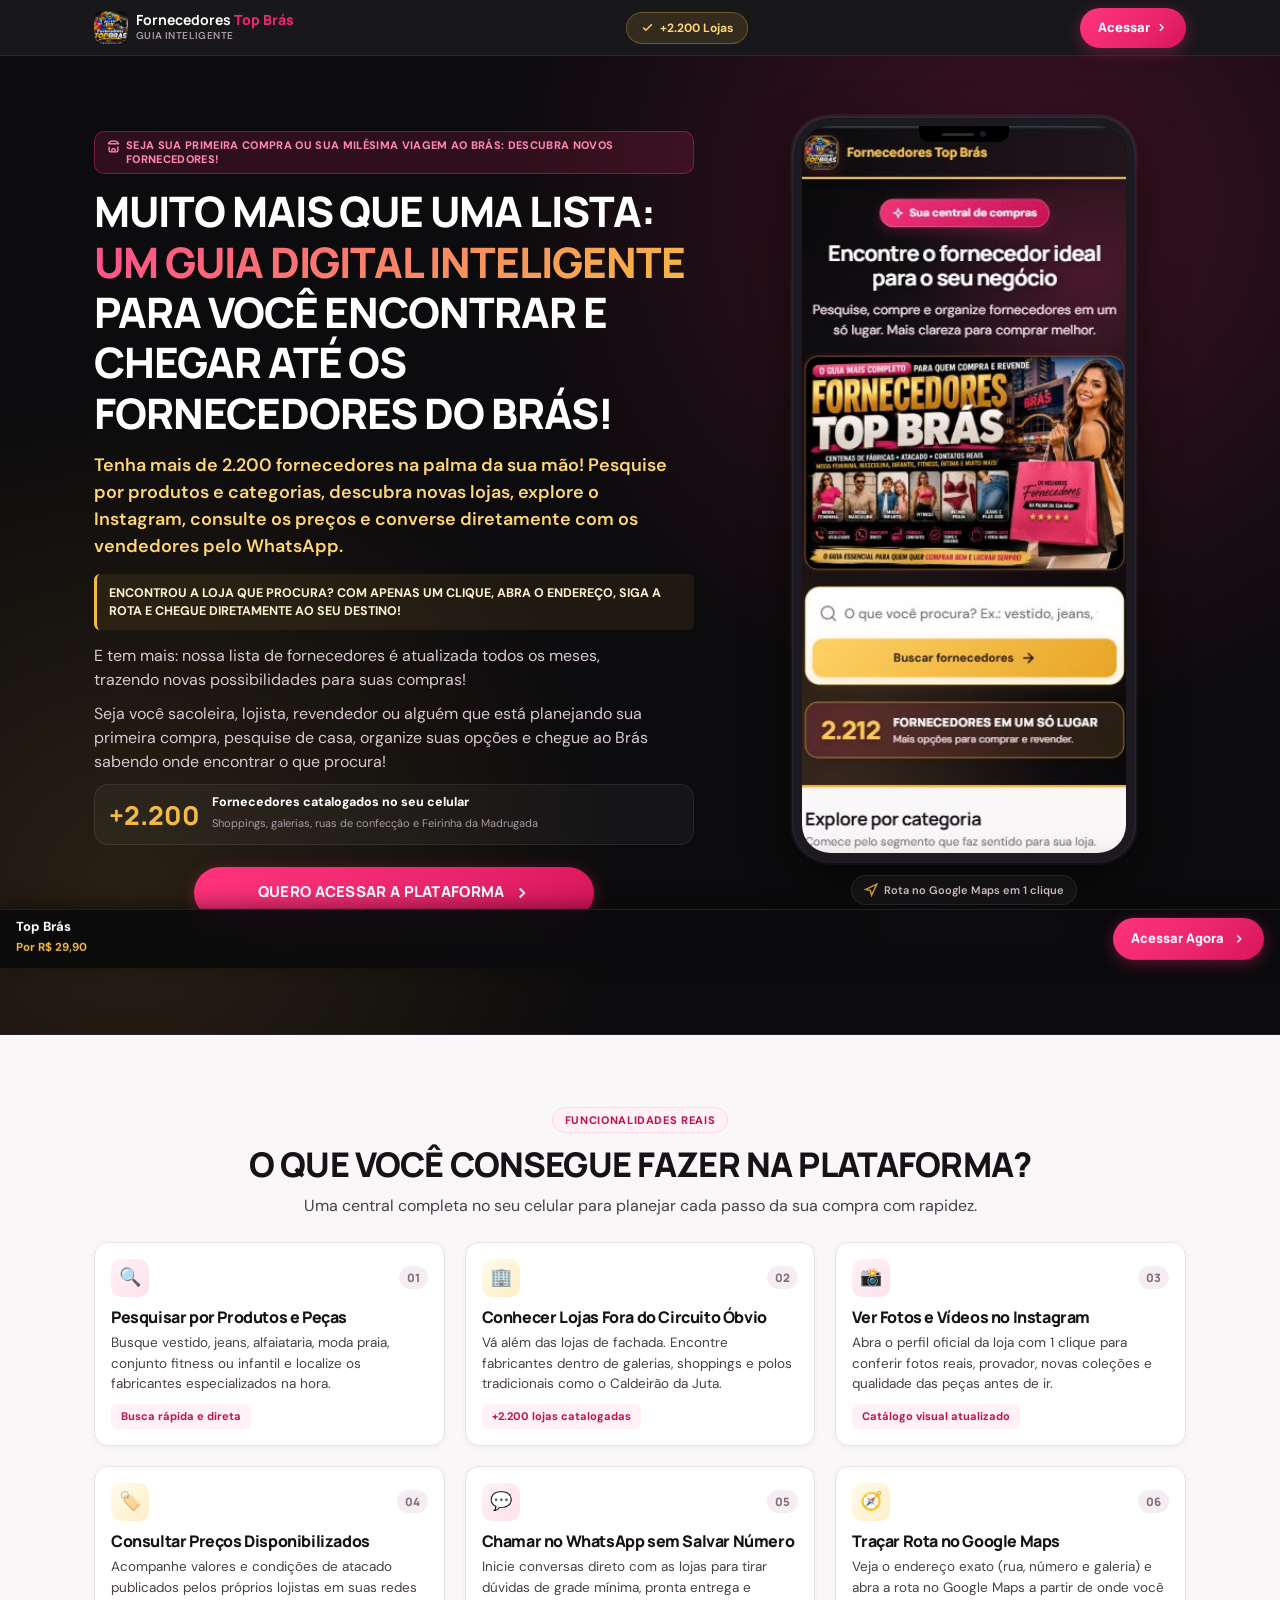
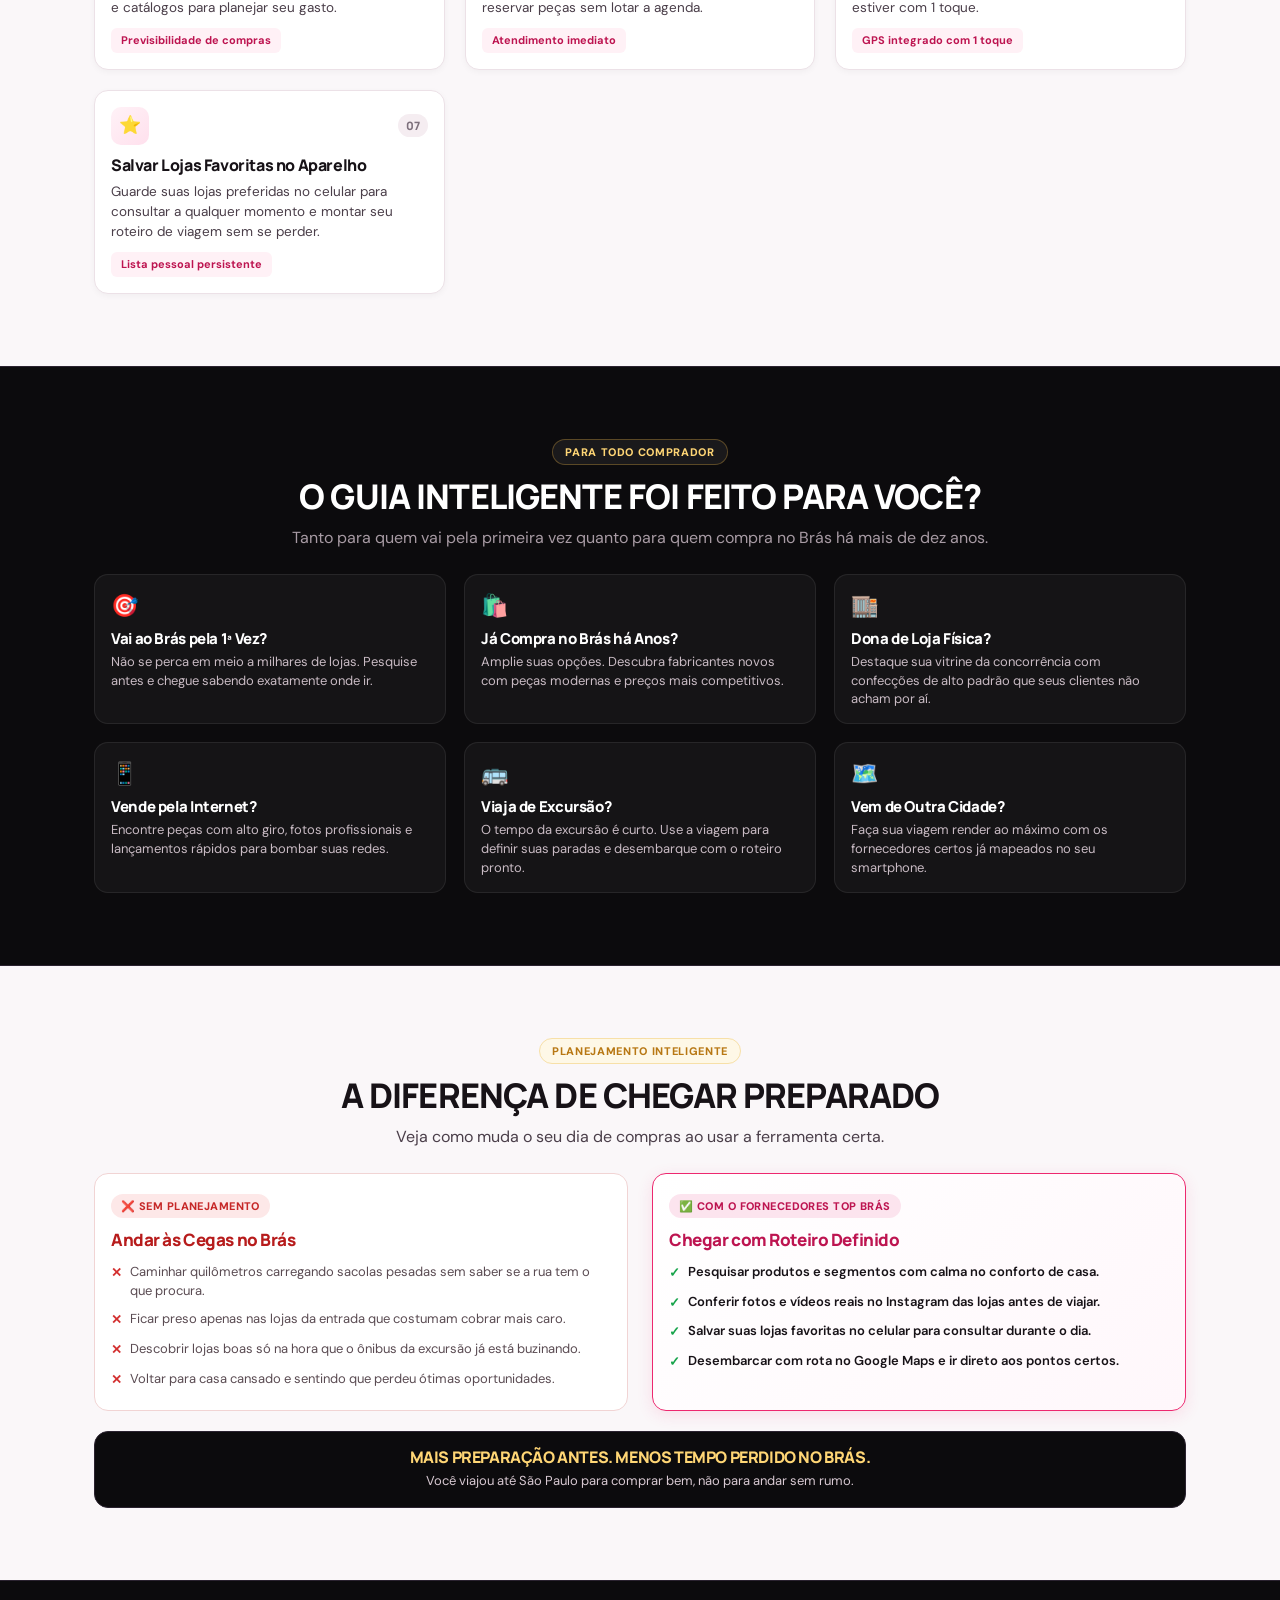
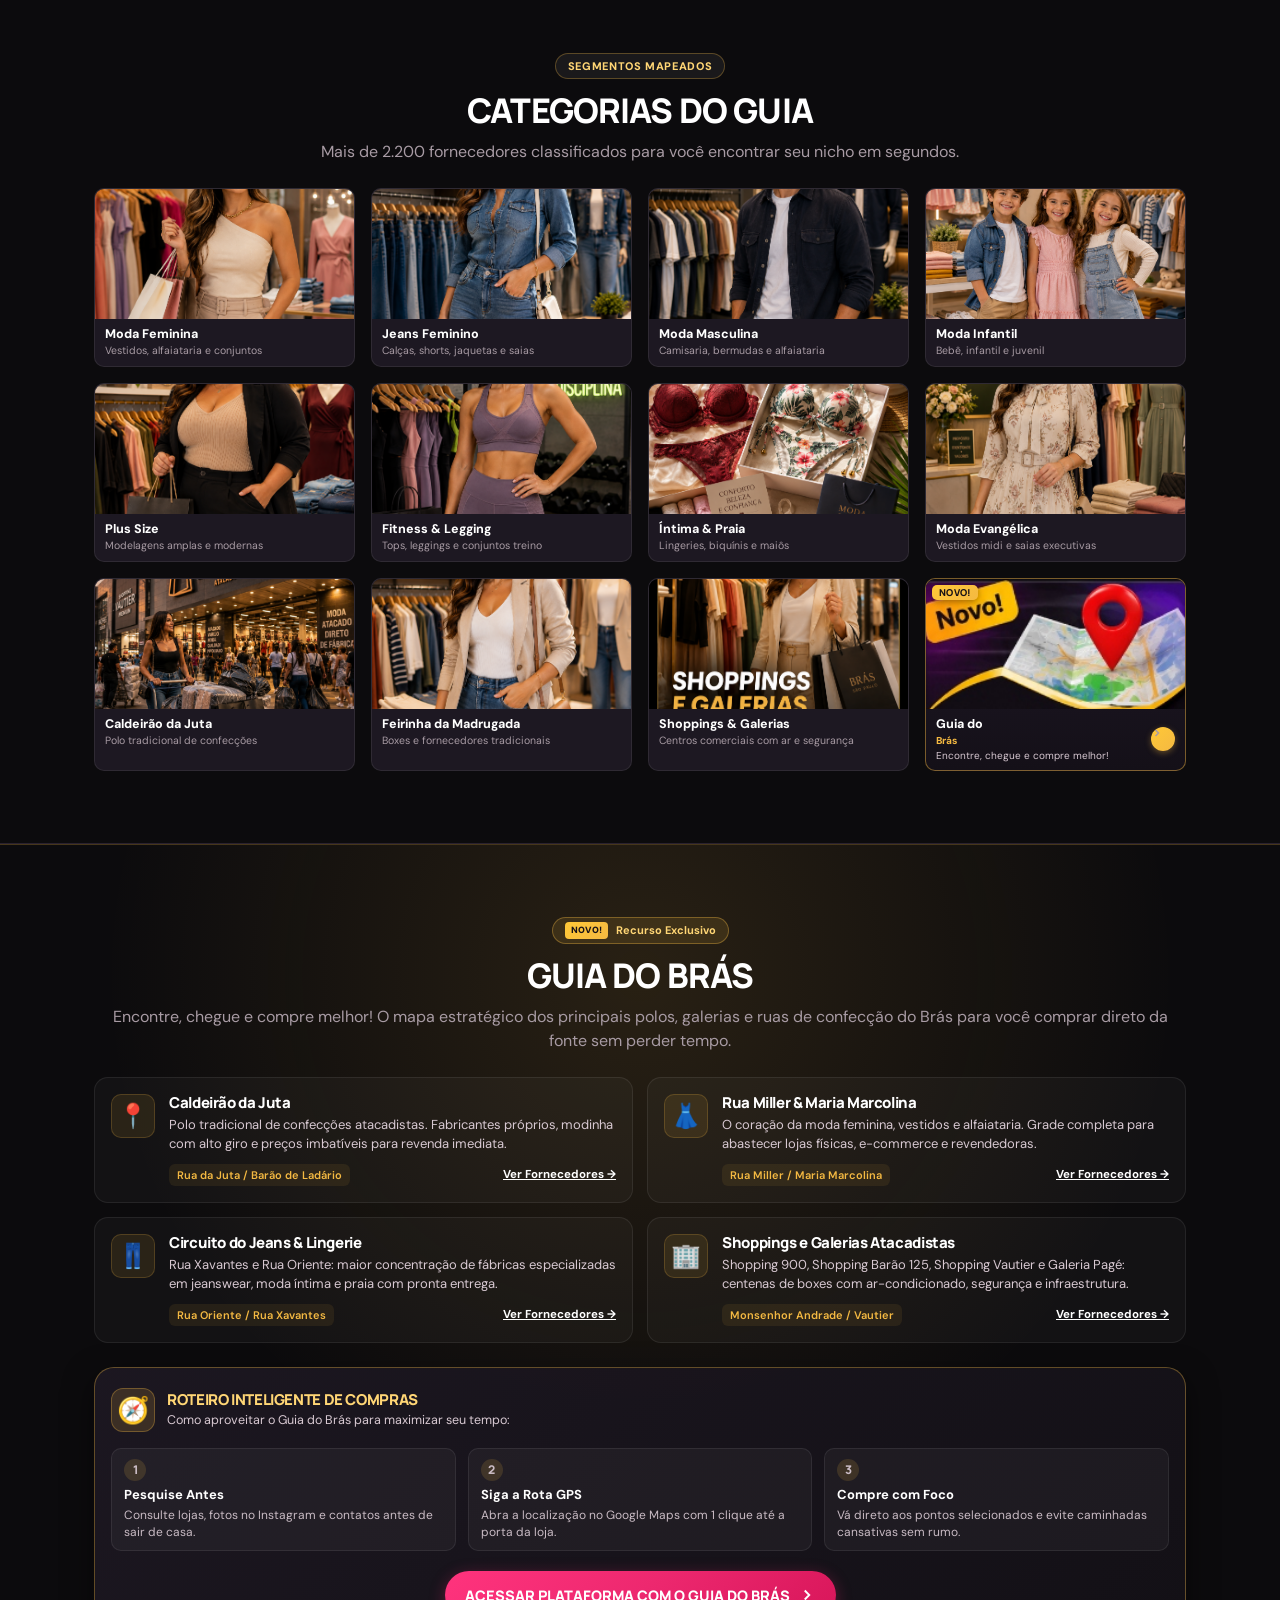
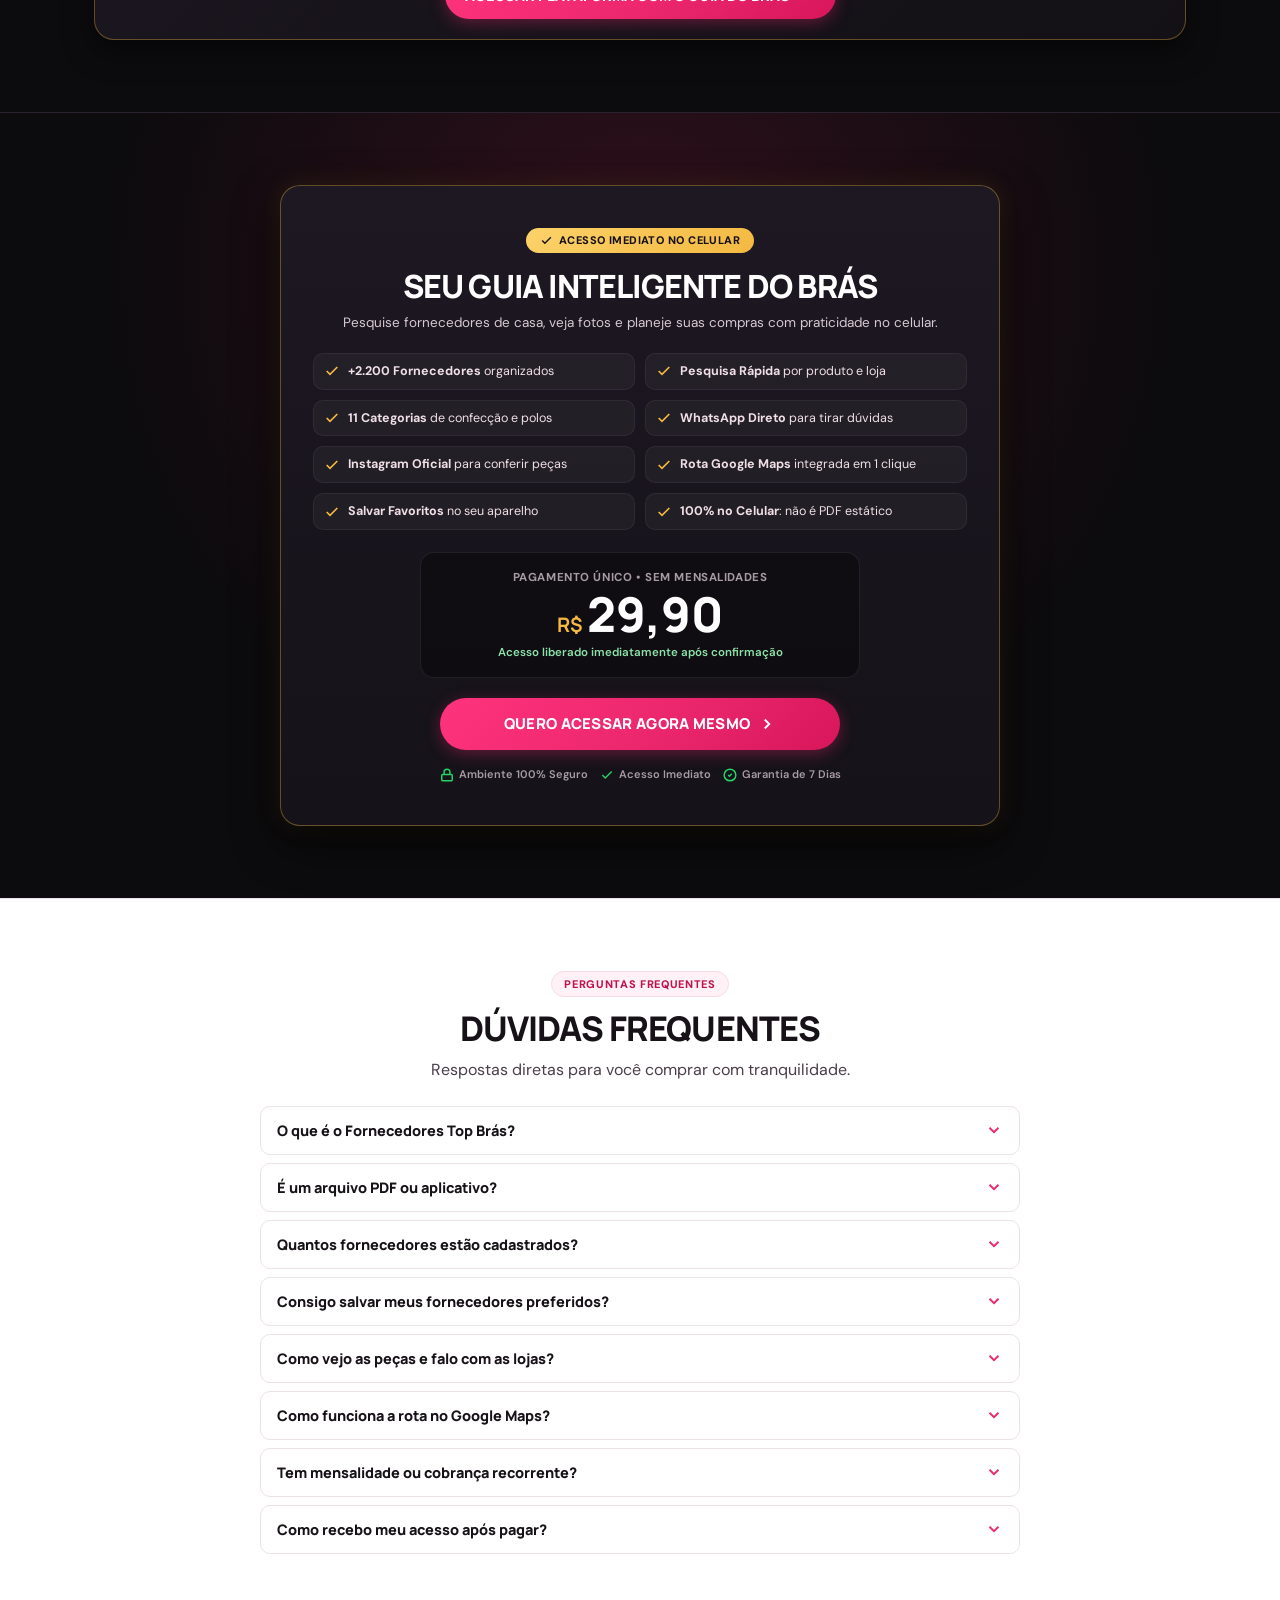
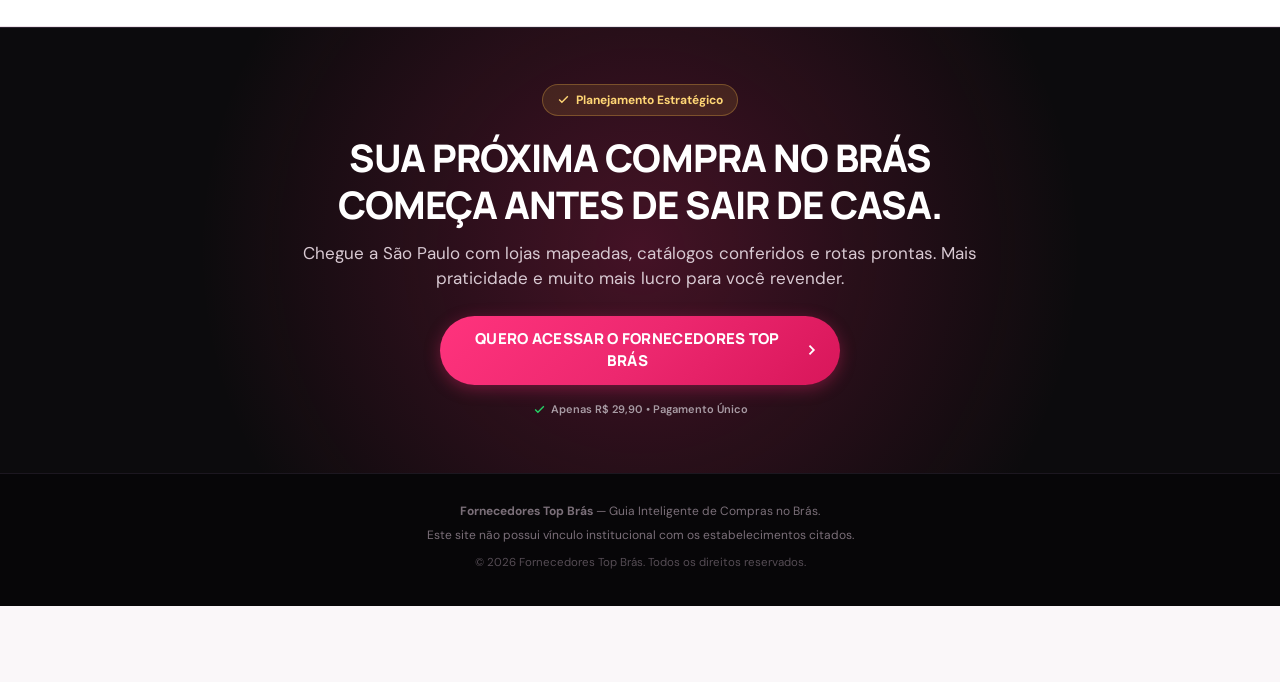
==== commit 63559bd8: "feat: integrar link de checkout da Cakto em todos os botoes de compra" ====
--- a/index.html
+++ b/index.html
@@ -67,10 +67,10 @@
         <span><b>+2.200</b> Lojas</span>
       </div>
 
-      <button type="button" class="btn btn-primary btn-topbar btn-checkout" data-action="checkout" data-cta-id="cta-topbar" aria-label="Acessar">
+      <a href="https://pay.cakto.com.br/dega2d9_1273419" class="btn btn-primary btn-topbar btn-checkout" data-action="checkout" data-cta-id="cta-topbar" aria-label="Acessar">
         <span>Acessar</span>
         <svg width="13" height="13" viewBox="0 0 24 24" fill="none" stroke="currentColor" stroke-width="2.5"><polyline points="9 18 15 12 9 6"/></svg>
-      </button>
+      </a>
     </div>
   </header>
 
@@ -115,10 +115,10 @@
           </div>
 
           <div class="hero-cta-group">
-            <button type="button" id="cta-hero" class="btn btn-primary btn-lg btn-pulse btn-checkout" data-action="checkout" data-cta-id="cta-hero">
+            <a href="https://pay.cakto.com.br/dega2d9_1273419" id="cta-hero" class="btn btn-primary btn-lg btn-pulse btn-checkout" data-action="checkout" data-cta-id="cta-hero">
               <span>QUERO ACESSAR A PLATAFORMA</span>
               <svg width="18" height="18" viewBox="0 0 24 24" fill="none" stroke="currentColor" stroke-width="2.5"><polyline points="9 18 15 12 9 6"/></svg>
-            </button>
+            </a>
             <div class="hero-microcopy">
               <svg width="13" height="13" viewBox="0 0 24 24" fill="none" stroke="currentColor" stroke-width="2.5"><polyline points="20 6 9 17 4 12"/></svg>
               Pesquise • Descubra • Salve Favoritos • Rota no Maps
@@ -630,10 +630,10 @@
             </div>
           </div>
           <div class="text-center" style="margin-top:20px;">
-            <button type="button" class="btn btn-primary btn-checkout" data-action="checkout">
+            <a href="https://pay.cakto.com.br/dega2d9_1273419" class="btn btn-primary btn-checkout" data-action="checkout" data-cta-id="cta-guia">
               <span>ACESSAR PLATAFORMA COM O GUIA DO BRÁS</span>
               <svg width="18" height="18" viewBox="0 0 24 24" fill="none" stroke="currentColor" stroke-width="2.5"><polyline points="9 18 15 12 9 6"/></svg>
-            </button>
+            </a>
           </div>
         </div>
       </div>
@@ -703,10 +703,10 @@
             </span>
           </div>
 
-          <button type="button" id="cta-offer" class="btn btn-primary btn-lg btn-pulse btn-checkout" data-action="checkout" data-cta-id="cta-offer">
+          <a href="https://pay.cakto.com.br/dega2d9_1273419" id="cta-offer" class="btn btn-primary btn-lg btn-pulse btn-checkout" data-action="checkout" data-cta-id="cta-offer">
             <span>QUERO ACESSAR AGORA MESMO</span>
             <svg width="18" height="18" viewBox="0 0 24 24" fill="none" stroke="currentColor" stroke-width="2.5"><polyline points="9 18 15 12 9 6"/></svg>
-          </button>
+          </a>
 
           <div class="security-pills-row">
             <div class="security-pill">
@@ -856,10 +856,10 @@
             Chegue a São Paulo com lojas mapeadas, catálogos conferidos e rotas prontas. Mais praticidade e muito mais lucro para você revender.
           </p>
 
-          <button type="button" id="cta-final" class="btn btn-primary btn-lg btn-pulse btn-checkout" data-action="checkout" data-cta-id="cta-final">
+          <a href="https://pay.cakto.com.br/dega2d9_1273419" id="cta-final" class="btn btn-primary btn-lg btn-pulse btn-checkout" data-action="checkout" data-cta-id="cta-final">
             <span>QUERO ACESSAR O FORNECEDORES TOP BRÁS</span>
             <svg width="18" height="18" viewBox="0 0 24 24" fill="none" stroke="currentColor" stroke-width="2.5"><polyline points="9 18 15 12 9 6"/></svg>
-          </button>
+          </a>
           
           <div class="security-pills-row" style="margin-top:16px;">
             <div class="security-pill">
@@ -891,10 +891,10 @@
       <b>Top Brás</b>
       <span>Por R$ 29,90</span>
     </div>
-    <button type="button" id="sticky-cta" class="btn btn-primary sticky-cta-btn btn-checkout" data-action="checkout" data-cta-id="sticky-cta">
+    <a href="https://pay.cakto.com.br/dega2d9_1273419" id="sticky-cta" class="btn btn-primary sticky-cta-btn btn-checkout" data-action="checkout" data-cta-id="sticky-cta">
       <span>Acessar Agora</span>
       <svg width="14" height="14" viewBox="0 0 24 24" fill="none" stroke="currentColor" stroke-width="2.5"><polyline points="9 18 15 12 9 6"/></svg>
-    </button>
+    </a>
   </aside>
 
   <!-- JavaScript -->
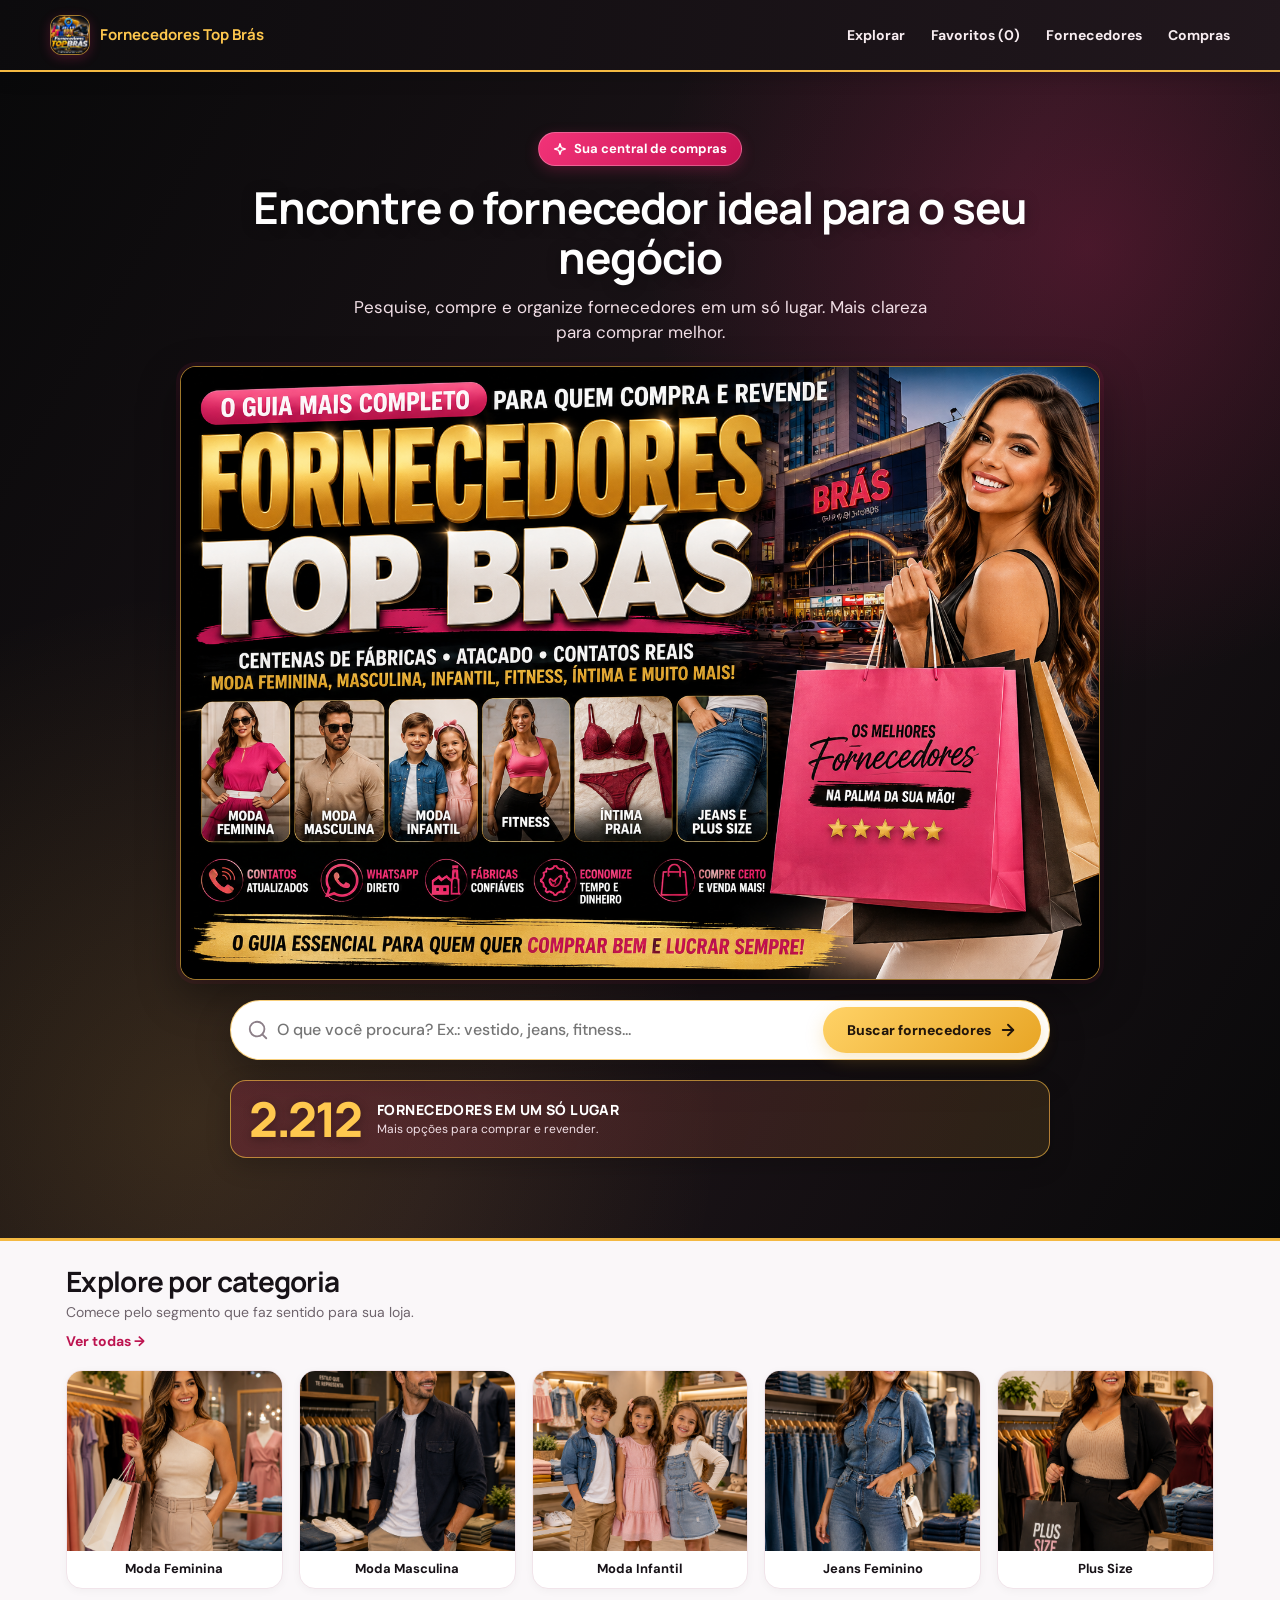
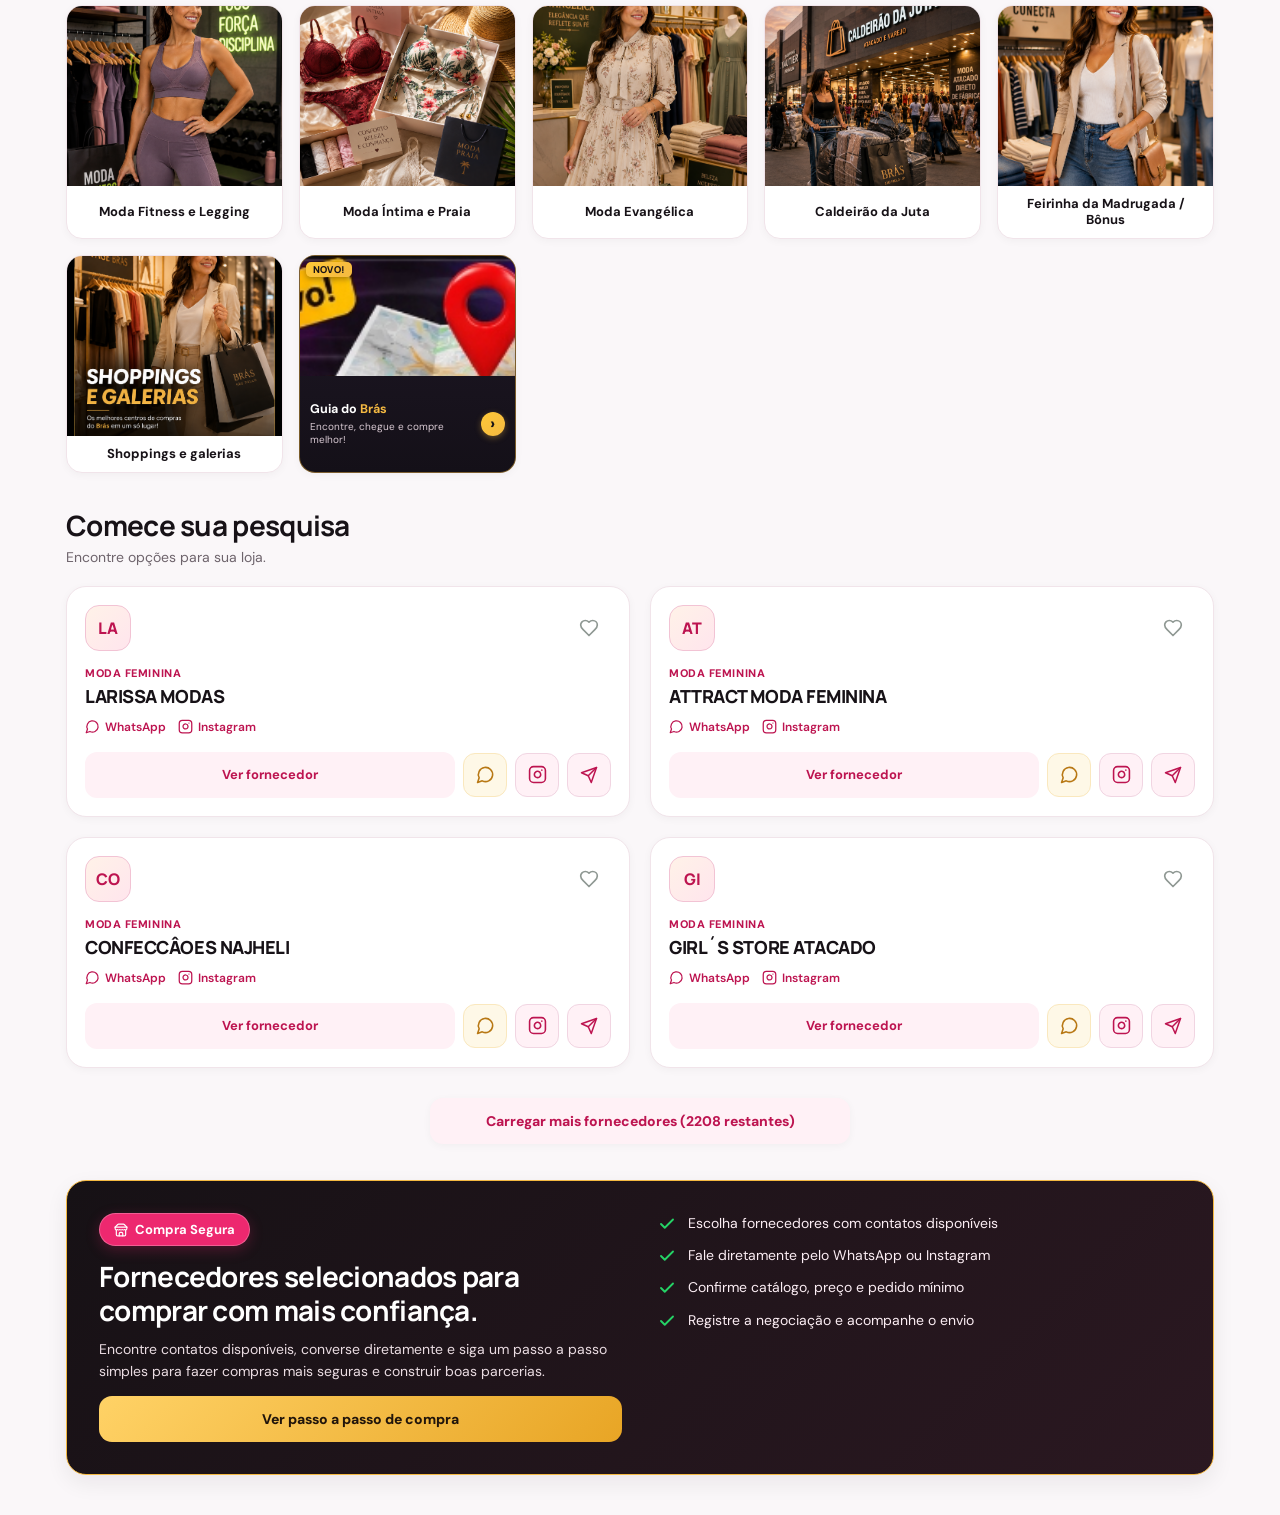
==== commit 35847d16: "fix: restaurar aplicativo oficial sem rastreamento e remover duplicatas de pagina de vendas" ====
--- a/index.html
+++ b/index.html
@@ -1,903 +1,429 @@
 <!DOCTYPE html>
 <html lang="pt-BR">
 <head>
-  <meta charset="UTF-8">
-  <meta name="viewport" content="width=device-width, initial-scale=1.0, maximum-scale=5.0, viewport-fit=cover">
-  <meta http-equiv="X-UA-Compatible" content="ie=edge">
+  <meta charset="utf-8" />
+  <meta name="viewport" content="width=device-width, initial-scale=1.0, maximum-scale=5.0, viewport-fit=cover" />
+  <title>Central de Fornecedores — Fornecedores Top Brás</title>
+  <meta name="description" content="Encontre o fornecedor ideal para o seu negócio no Brás. Mais de 2.200 fornecedores em um só lugar. Contatos, WhatsApp e Instagram oficiais." />
   
-  <title>Fornecedores Top Brás — Guia Inteligente de Compras no Brás</title>
-  <meta name="description" content="Pesquise mais de 2.200 fornecedores do Brás no celular. Acesse Instagram, WhatsApp, consulte preços disponíveis, salve favoritos e abra a rota no Google Maps antes de viajar.">
+  <meta name="theme-color" content="#0c0b0d" />
+  <meta name="mobile-web-app-capable" content="yes" />
+  <meta name="apple-mobile-web-app-capable" content="yes" />
+  <meta name="apple-mobile-web-app-status-bar-style" content="black-translucent" />
+  <meta name="format-detection" content="telephone=no" />
   
-  <!-- Open Graph / Redes Sociais & Meta Ads -->
-  <meta property="og:type" content="website">
-  <meta property="og:title" content="Fornecedores Top Brás — Guia Inteligente de Compras">
-  <meta property="og:description" content="+2.200 fornecedores no seu celular. WhatsApp, Instagram, fotos reais e rota no Maps em 1 clique.">
-  <meta property="og:image" content="assets/fornecedores-top-bras.png">
-  <meta name="theme-color" content="#0c0b0d">
+  <link rel="icon" type="image/png" href="assets/fornecedores-top-bras-logo.png" />
+  <link rel="apple-touch-icon" href="assets/fornecedores-top-bras-logo.png" />
   
-  <!-- Favicon -->
-  <link rel="icon" type="image/png" href="assets/fornecedores-top-bras-logo.png">
-  <link rel="apple-touch-icon" href="assets/fornecedores-top-bras-logo.png">
+  <!-- Fonts -->
+  <link rel="preconnect" href="https://fonts.googleapis.com" />
+  <link rel="preconnect" href="https://fonts.gstatic.com" crossorigin />
+  <link href="https://fonts.googleapis.com/css2?family=DM+Sans:ital,opsz,wght@0,9..40,400;0,9..40,500;0,9..40,600;0,9..40,700;1,9..40,400&family=Manrope:wght@600;700;800;900&display=swap" rel="stylesheet" />
   
-  <!-- Google Fonts: DM Sans & Manrope -->
-  <link rel="preconnect" href="https://fonts.googleapis.com">
-  <link rel="preconnect" href="https://fonts.gstatic.com" crossorigin>
-  <link href="https://fonts.googleapis.com/css2?family=DM+Sans:ital,opsz,wght@0,9..40,400;0,9..40,500;0,9..40,600;0,9..40,700;1,9..40,400&family=Manrope:wght@600;700;800;900&display=swap" rel="stylesheet">
-  
-  <!-- Stylesheet Mobile First -->
-  <link rel="stylesheet" href="styles.css">
-
-  <!-- Meta Pixel Code -->
-  <script>
-    !function(f,b,e,v,n,t,s)
-    {if(f.fbq)return;n=f.fbq=function(){n.callMethod?
-    n.callMethod.apply(n,arguments):n.queue.push(arguments)};
-    if(!f._fbq)f._fbq=n;n.push=n;n.loaded=!0;n.version='2.0';
-    n.queue=[];t=b.createElement(e);t.async=!0;
-    t.src=v;s=b.getElementsByTagName(e)[0];
-    s.parentNode.insertBefore(t,s)}(window, document,'script',
-    'https://connect.facebook.net/en_US/fbevents.js');
-    fbq('init', '2291339678378032');
-    fbq('track', 'PageView');
-  </script>
-  <noscript><img height="1" width="1" style="display:none"
-  src="https://www.facebook.com/tr?id=2291339678378032&ev=PageView&noscript=1"
-  /></noscript>
-  <!-- End Meta Pixel Code -->
-</head>
+  <!-- App Stylesheet (Mobile First) -->
+  <link rel="stylesheet" href="styles.css" />
+
+  </head>
 <body>
 
   <!-- ==========================================================================
-       HEADER / TOPBAR (MOBILE FIRST)
+       TOPBAR (MOBILE FIRST HEADER)
        ========================================================================== -->
   <header class="topbar">
-    <div class="container topbar-inner">
-      <a href="#" class="brand" aria-label="Fornecedores Top Brás">
-        <div class="brandmark">
-          <img src="assets/fornecedores-top-bras-logo.png" alt="Logo Top Brás" width="34" height="34" loading="eager">
-        </div>
-        <div class="brand-text-col">
-          <span class="brand-title"><b>Fornecedores</b> <span>Top Brás</span></span>
-          <span class="brand-subtitle">Guia Inteligente</span>
-        </div>
-      </a>
-
-      <div class="topbar-badge">
-        <svg width="13" height="13" viewBox="0 0 24 24" fill="none" stroke="currentColor" stroke-width="2.5"><polyline points="20 6 9 17 4 12"/></svg>
-        <span><b>+2.200</b> Lojas</span>
-      </div>
-
-      <a href="https://pay.cakto.com.br/dega2d9_1273419" class="btn btn-primary btn-topbar btn-checkout" data-action="checkout" data-cta-id="cta-topbar" aria-label="Acessar">
-        <span>Acessar</span>
-        <svg width="13" height="13" viewBox="0 0 24 24" fill="none" stroke="currentColor" stroke-width="2.5"><polyline points="9 18 15 12 9 6"/></svg>
-      </a>
-    </div>
+    <a class="brand" href="/" id="brandLogoLink">
+      <span class="brandmark">
+        <img alt="Fornecedores Top Brás" width="38" height="38" src="assets/fornecedores-top-bras-logo.png" />
+      </span>
+      <span><b>Fornecedores Top Brás</b></span>
+    </a>
+    <nav class="desktop-nav">
+      <a href="#explorar" id="navExplorar">Explorar</a>
+      <a href="#favoritos" id="navFavoritos">Favoritos (<span id="desktopFavCount">0</span>)</a>
+      <a href="#fornecedoresSection" id="navMeusFornecedores">Fornecedores</a>
+      <a href="#compra-segura" id="navCompras">Compras</a>
+      
+    </nav>
   </header>
 
   <main>
     <!-- ==========================================================================
-         SEÇÃO 1 — PRIMEIRA DOBRA: CAPTURAR A ATENÇÃO (MOBILE FIRST)
+         1. HOME VIEW (HERO, CATEGORIES, SUPPLIERS LIST, COMPRA SEGURA)
          ========================================================================== -->
-    <section class="hero">
-      <div class="container hero-grid">
-        <div class="hero-copy">
-          <div class="hero-pill">
-            <svg width="13" height="13" viewBox="0 0 24 24" fill="none" stroke="currentColor" stroke-width="2.5"><path d="m2 7 4.41-4.41A2 2 0 0 1 7.83 2h8.34a2 2 0 0 1 1.42.59L22 7"/><path d="M4 12v8a2 2 0 0 0 2 2h12a2 2 0 0 0 2-2v-8"/><path d="M15 22v-4a2 2 0 0 0-2-2h-2a2 2 0 0 0-2 2v4"/><path d="M2 7h20"/></svg>
-            <span>SEJA SUA PRIMEIRA COMPRA OU SUA MILÉSIMA VIAGEM AO BRÁS: DESCUBRA NOVOS FORNECEDORES!</span>
-          </div>
-
-          <h1 class="hero-headline">
-            MUITO MAIS QUE UMA LISTA: <span class="highlight-gradient">UM GUIA DIGITAL INTELIGENTE</span> PARA VOCÊ ENCONTRAR E CHEGAR ATÉ OS FORNECEDORES DO BRÁS!
-          </h1>
-
-          <p class="hero-subheadline">
-            Tenha mais de 2.200 fornecedores na palma da sua mão! Pesquise por produtos e categorias, descubra novas lojas, explore o Instagram, consulte os preços e converse diretamente com os vendedores pelo WhatsApp.
-          </p>
-
-          <div class="hero-callout-route">
-            <strong>ENCONTROU A LOJA QUE PROCURA? COM APENAS UM CLIQUE, ABRA O ENDEREÇO, SIGA A ROTA E CHEGUE DIRETAMENTE AO SEU DESTINO!</strong>
-          </div>
-
-          <p class="hero-text">
-            E tem mais: nossa lista de fornecedores é atualizada todos os meses, trazendo novas possibilidades para suas compras!
-          </p>
-
-          <p class="hero-text">
-            Seja você sacoleira, lojista, revendedor ou alguém que está planejando sua primeira compra, pesquise de casa, organize suas opções e chegue ao Brás sabendo onde encontrar o que procura!
-          </p>
-
-          <div class="hero-proof-bar">
-            <div class="hero-proof-number">+2.200</div>
-            <div class="hero-proof-text">
-              <b>Fornecedores catalogados no seu celular</b>
-              <span>Shoppings, galerias, ruas de confecção e Feirinha da Madrugada</span>
-            </div>
-          </div>
-
-          <div class="hero-cta-group">
-            <a href="https://pay.cakto.com.br/dega2d9_1273419" id="cta-hero" class="btn btn-primary btn-lg btn-pulse btn-checkout" data-action="checkout" data-cta-id="cta-hero">
-              <span>QUERO ACESSAR A PLATAFORMA</span>
-              <svg width="18" height="18" viewBox="0 0 24 24" fill="none" stroke="currentColor" stroke-width="2.5"><polyline points="9 18 15 12 9 6"/></svg>
-            </a>
-            <div class="hero-microcopy">
-              <svg width="13" height="13" viewBox="0 0 24 24" fill="none" stroke="currentColor" stroke-width="2.5"><polyline points="20 6 9 17 4 12"/></svg>
-              Pesquise • Descubra • Salve Favoritos • Rota no Maps
+    <div id="homeView">
+      
+      <!-- HERO SECTION -->
+      <section class="hero">
+        <div class="hero-inner">
+          <div class="hero-copy">
+            <span class="pill">
+              <svg xmlns="http://www.w3.org/2000/svg" width="14" height="14" viewBox="0 0 24 24" fill="none" stroke="currentColor" stroke-width="2.5" stroke-linecap="round" stroke-linejoin="round"><path d="m12 3-1.912 5.813a2 2 0 0 1-1.275 1.275L3 12l5.813 1.912a2 2 0 0 1 1.275 1.275L12 21l1.912-5.813a2 2 0 0 1 1.275-1.275L21 12l-5.813-1.912a2 2 0 0 1-1.275-1.275L12 3Z"/></svg>
+              Sua central de compras
+            </span>
+            <h1>Encontre o fornecedor ideal para o seu negócio</h1>
+            <p>Pesquise, compre e organize fornecedores em um só lugar. Mais clareza para comprar melhor.</p>
+          </div>
+
+          <div class="hero-banner">
+            <img alt="Guia de fornecedores TOP Brás com categorias de moda" width="1536" height="1024" src="assets/fornecedores-top-bras.png" loading="eager" />
+          </div>
+
+          <form class="searchbar hero-search" id="heroSearchForm" onsubmit="return false;">
+            <div class="search-input-wrapper">
+              <svg xmlns="http://www.w3.org/2000/svg" width="22" height="22" viewBox="0 0 24 24" fill="none" stroke="currentColor" stroke-width="2" stroke-linecap="round" stroke-linejoin="round" class="search-icon"><circle cx="11" cy="11" r="8"></circle><path d="m21 21-4.3-4.3"></path></svg>
+              <input id="mainSearchInput" type="search" placeholder="O que você procura? Ex.: vestido, jeans, fitness..." autocomplete="off" autocapitalize="none" />
+              <button type="button" class="btn-clear-search" id="btnClearSearch" aria-label="Limpar busca" style="display:none;">✕</button>
+            </div>
+            <button type="submit" class="button orange btn-search-submit" id="mainSearchBtn">
+              <span>Buscar fornecedores</span>
+              <svg xmlns="http://www.w3.org/2000/svg" width="18" height="18" viewBox="0 0 24 24" fill="none" stroke="currentColor" stroke-width="2.5" stroke-linecap="round" stroke-linejoin="round"><path d="M5 12h14"></path><path d="m12 5 7 7-7 7"></path></svg>
+            </button>
+          </form>
+
+          <div class="hero-proof">
+            <strong>2.212</strong>
+            <div>
+              <b>fornecedores em um só lugar</b>
+              <span>Mais opções para comprar e revender.</span>
             </div>
           </div>
         </div>
-
-        <!-- MOCKUP NÃO CLICÁVEL DO SMARTPHONE COM A IMAGEM REAL DO APP -->
-        <div class="hero-visual">
-          <div class="phone-mockup-wrapper non-clickable" aria-hidden="true">
-            <div class="phone-frame">
-              <div class="phone-notch">
-                <div class="phone-speaker"></div>
-                <div class="phone-camera"></div>
-              </div>
-
-              <div class="phone-screen">
-                <img src="assets/app-screen.jpg" alt="Aplicativo Oficial Fornecedores Top Brás no Celular" class="phone-screen-img" width="305" height="684" loading="eager">
-              </div>
-            </div>
-          </div>
-
-          <!-- Badges de Destaque -->
-          <div class="phone-features-pills">
-            <div class="feature-mini-pill">
-              <svg width="14" height="14" viewBox="0 0 24 24" fill="none" stroke="#f4b942" stroke-width="2.5"><polygon points="3 11 22 2 13 21 11 13 3 11"/></svg>
-              <span>Rota no Google Maps em 1 clique</span>
-            </div>
-            <div class="feature-mini-pill">
-              <svg width="14" height="14" viewBox="0 0 24 24" fill="none" stroke="#25d366" stroke-width="2.5"><path d="M7.9 20A9 9 0 1 0 4 16.1L2 22Z"/></svg>
-              <span>WhatsApp e Instagram Diretos</span>
-            </div>
-          </div>
+      </section>
+
+      <!-- CONTAINER: CATEGORIES & SUPPLIERS -->
+      <div class="container" id="explorar">
+        
+        <!-- CATEGORY GRID -->
+        <section class="section-categories">
+          <div class="section-title">
+            <div>
+              <h2>Explore por categoria</h2>
+              <p>Comece pelo segmento que faz sentido para sua loja.</p>
+            </div>
+            <a class="text-link" href="#fornecedoresSection" id="btnVerTodas">Ver todas →</a>
+          </div>
+
+          <div class="category-grid" id="categoryGrid">
+            <a class="category-card category-photo-card" href="#fornecedoresSection" data-cat="Moda Feminina">
+              <img alt="Moda Feminina" loading="lazy" width="420" height="300" class="category-photo" src="assets/categories/01-moda-feminina.png" />
+              <div class="category-meta"><b>Moda Feminina</b></div>
+            </a>
+            <a class="category-card category-photo-card" href="#fornecedoresSection" data-cat="Moda Masculina">
+              <img alt="Moda Masculina" loading="lazy" width="420" height="300" class="category-photo" src="assets/categories/09-moda-masculina.png" />
+              <div class="category-meta"><b>Moda Masculina</b></div>
+            </a>
+            <a class="category-card category-photo-card" href="#fornecedoresSection" data-cat="Moda Infantil">
+              <img alt="Moda Infantil" loading="lazy" width="420" height="300" class="category-photo" src="assets/categories/08-moda-infantil.png" />
+              <div class="category-meta"><b>Moda Infantil</b></div>
+            </a>
+            <a class="category-card category-photo-card" href="#fornecedoresSection" data-cat="Jeans">
+              <img alt="Jeans Feminino" loading="lazy" width="420" height="300" class="category-photo" src="assets/categories/05-jeans-feminino.png" />
+              <div class="category-meta"><b>Jeans Feminino</b></div>
+            </a>
+            <a class="category-card category-photo-card" href="#fornecedoresSection" data-cat="Plus Size">
+              <img alt="Plus Size" loading="lazy" width="420" height="300" class="category-photo" src="assets/categories/06-plus-size.png" />
+              <div class="category-meta"><b>Plus Size</b></div>
+            </a>
+            <a class="category-card category-photo-card" href="#fornecedoresSection" data-cat="Moda Fitness">
+              <img alt="Moda Fitness e Legging" loading="lazy" width="420" height="300" class="category-photo" src="assets/categories/04-moda-fitness-legging.png" />
+              <div class="category-meta"><b>Moda Fitness e Legging</b></div>
+            </a>
+            <a class="category-card category-photo-card" href="#fornecedoresSection" data-cat="Moda Íntima">
+              <img alt="Moda Íntima e Praia" loading="lazy" width="420" height="300" class="category-photo" src="assets/categories/03-moda-intima-praia.png" />
+              <div class="category-meta"><b>Moda Íntima e Praia</b></div>
+            </a>
+            <a class="category-card category-photo-card" href="#fornecedoresSection" data-cat="Moda Evangélica">
+              <img alt="Moda Evangélica" loading="lazy" width="420" height="300" class="category-photo" src="assets/categories/07-moda-evangelica.png" />
+              <div class="category-meta"><b>Moda Evangélica</b></div>
+            </a>
+            <a class="category-card category-photo-card" href="#fornecedoresSection" data-cat="Caldeirão da Juta">
+              <img alt="Caldeirão da Juta" loading="lazy" width="420" height="300" class="category-photo" src="assets/categories/02-caldeirao-da-juta.png" />
+              <div class="category-meta"><b>Caldeirão da Juta</b></div>
+            </a>
+            <a class="category-card category-photo-card" href="#fornecedoresSection" data-cat="Feirinha da Madrugada">
+              <img alt="Feirinha da Madrugada / Bônus" loading="lazy" width="420" height="300" class="category-photo" src="assets/categories/10-feirinha-madrugada-bonus.png" />
+              <div class="category-meta"><b>Feirinha da Madrugada / Bônus</b></div>
+            </a>
+            <a class="category-card category-photo-card" href="#fornecedoresSection" data-cat="Shoppings e galerias">
+              <img alt="Shoppings e galerias" loading="lazy" width="420" height="300" class="category-photo" src="assets/categories/11-shoppings-galerias.png" />
+              <div class="category-meta"><b>Shoppings e galerias</b></div>
+            </a>
+            <a class="category-card category-photo-card cat-card-guia" href="#guiaDoBrasSection" id="cardGuiaDoBras">
+              <div style="position:relative; width:100%; height:120px; overflow:hidden; background:#1c1524;">
+                <span class="cat-novo-badge">Novo!</span>
+                <img alt="Guia do Brás" loading="lazy" width="420" height="300" class="category-photo" src="assets/categories/12-guia-do-bras.png" />
+              </div>
+              <div class="category-meta cat-meta-guia">
+                <div class="cat-meta-guia-info">
+                  <b>Guia do <span style="color:#f4b942;">Brás</span></b>
+                  <small>Encontre, chegue e compre melhor!</small>
+                </div>
+                <span class="cat-arrow-btn">›</span>
+              </div>
+            </a>
+          </div>
+        </section>
+
+        <!-- SEÇÃO: GUIA DO BRÁS NO APLICATIVO -->
+        <section class="section-guia-app" id="guiaDoBrasSection" style="display:none;">
+          <div class="guia-app-container">
+            <div class="guia-app-top">
+              <span class="guia-badge-novo">Novo!</span>
+              <h3>Guia do <span style="color:#f4b942;">Brás</span></h3>
+              <p>Encontre, chegue e compre melhor! Roteiro estratégico dos principais polos atacadistas.</p>
+              <button type="button" class="btn-close-guia" id="btnBackFromGuia">✕ Fechar Guia</button>
+            </div>
+
+            <div class="guia-app-grid">
+              <div class="guia-app-item">
+                <span class="guia-app-icon">📍</span>
+                <div>
+                  <b>Caldeirão da Juta</b>
+                  <p>Polo tradicional de confecções atacadistas. Roupas femininas com preço de fábrica e alta rotatividade.</p>
+                  <small>Rua da Juta / Barão de Ladário</small>
+                </div>
+              </div>
+              <div class="guia-app-item">
+                <span class="guia-app-icon">👗</span>
+                <div>
+                  <b>Rua Miller &amp; Maria Marcolina</b>
+                  <p>O centro da moda feminina, vestidos e alfaiataria fina para lojistas e revendedoras.</p>
+                  <small>Rua Miller / Rua Maria Marcolina</small>
+                </div>
+              </div>
+              <div class="guia-app-item">
+                <span class="guia-app-icon">👖</span>
+                <div>
+                  <b>Circuito do Jeans &amp; Lingerie</b>
+                  <p>Rua Xavantes e Rua Oriente: maior polo de jeanswear e confecção de moda íntima com pronta entrega.</p>
+                  <small>Rua Xavantes / Rua Oriente</small>
+                </div>
+              </div>
+              <div class="guia-app-item">
+                <span class="guia-app-icon">🏢</span>
+                <div>
+                  <b>Shoppings e Galerias</b>
+                  <p>Mega Polo, Shopping 900, Shopping Barão 125, Shopping Vautier e Galeria Pagé com conforto e ar-condicionado.</p>
+                  <small>Monsenhor Andrade / Vautier</small>
+                </div>
+              </div>
+            </div>
+          </div>
+        </section>
+
+        <!-- FAST MOBILE CHIPS (ONE-HAND TOUCH FILTERING) -->
+        <div class="category-chips-bar" id="categoryChipsBar" aria-label="Filtro rápido por segmento">
+          <div class="category-chips-scroll">
+            <button type="button" class="chip active" data-cat="">Todos (2.212)</button>
+            <button type="button" class="chip" data-cat="Shoppings e galerias">Shoppings</button>
+            <button type="button" class="chip" data-cat="Moda Feminina">Feminina</button>
+            <button type="button" class="chip" data-cat="Moda Masculina">Masculina</button>
+            <button type="button" class="chip" data-cat="Moda Infantil">Infantil</button>
+            <button type="button" class="chip" data-cat="Jeans">Jeans</button>
+            <button type="button" class="chip" data-cat="Plus Size">Plus Size</button>
+            <button type="button" class="chip" data-cat="Moda Fitness">Fitness</button>
+            <button type="button" class="chip" data-cat="Moda Íntima">Íntima</button>
+            <button type="button" class="chip" data-cat="Moda Evangélica">Evangélica</button>
+            <button type="button" class="chip" data-cat="Caldeirão da Juta">Caldeirão</button>
+            <button type="button" class="chip" data-cat="Feirinha da Madrugada">Feirinha</button>
+          </div>
+        </div>
+
+        <!-- SUPPLIERS GRID SECTION -->
+        <section class="section" id="fornecedoresSection">
+          <div class="section-title suppliers-header-flex">
+            <div>
+              <h2 id="suppliersTitle">Comece sua pesquisa</h2>
+              <p id="suppliersSubtitle">Encontre opções para sua loja.</p>
+            </div>
+            <div class="filter-controls-wrap">
+              <span id="activeFilterBadge" style="display:none;" class="filter-active-pill"></span>
+              <button id="btnLimparFiltro" style="display:none;" class="btn-clear-filter">Limpar filtro ✕</button>
+            </div>
+          </div>
+
+          <div class="supplier-grid" id="suppliersGrid">
+            <!-- Renderizado dinamicamente via app.js -->
+          </div>
+
+          <div class="load-more-container" id="loadMoreBox">
+            <button type="button" class="button secondary btn-load-more" id="btnCarregarMais">
+              Carregar mais fornecedores
+            </button>
+          </div>
+        </section>
+
+        <!-- COMPRA SEGURA SECTION -->
+        <section class="section safe" id="compra-segura">
+          <div class="safe-content">
+            <span class="pill pill-safe">
+              <svg xmlns="http://www.w3.org/2000/svg" width="14" height="14" viewBox="0 0 24 24" fill="none" stroke="currentColor" stroke-width="2" stroke-linecap="round" stroke-linejoin="round"><path d="m2 7 4.41-4.41A2 2 0 0 1 7.83 2h8.34a2 2 0 0 1 1.42.59L22 7"></path><path d="M4 12v8a2 2 0 0 0 2 2h12a2 2 0 0 0 2-2v-8"></path><path d="M15 22v-4a2 2 0 0 0-2-2h-2a2 2 0 0 0-2 2v4"></path><path d="M2 7h20"></path><path d="M22 7v3a2 2 0 0 1-2 2a2.7 2.7 0 0 1-1.59-.63.7.7 0 0 0-.82 0A2.7 2.7 0 0 1 16 12a2.7 2.7 0 0 1-1.59-.63.7.7 0 0 0-.82 0A2.7 2.7 0 0 1 12 12a2.7 2.7 0 0 1-1.59-.63.7.7 0 0 0-.82 0A2.7 2.7 0 0 1 8 12a2.7 2.7 0 0 1-1.59-.63.7.7 0 0 0-.82 0A2.7 2.7 0 0 1 4 12a2 2 0 0 1-2-2V7"></path></svg> 
+              Compra Segura
+            </span>
+            <h2>Fornecedores selecionados para comprar com mais confiança.</h2>
+            <p>Encontre contatos disponíveis, converse diretamente e siga um passo a passo simples para fazer compras mais seguras e construir boas parcerias.</p>
+            <button type="button" class="button btn-safe-action" id="btnPassoAPasso">Ver passo a passo de compra</button>
+          </div>
+          <ul class="safe-list">
+            <li>
+              <svg xmlns="http://www.w3.org/2000/svg" width="18" height="18" viewBox="0 0 24 24" fill="none" stroke="#25d366" stroke-width="2.5" stroke-linecap="round" stroke-linejoin="round"><path d="M20 6 9 17l-5-5"/></svg>
+              <span>Escolha fornecedores com contatos disponíveis</span>
+            </li>
+            <li>
+              <svg xmlns="http://www.w3.org/2000/svg" width="18" height="18" viewBox="0 0 24 24" fill="none" stroke="#25d366" stroke-width="2.5" stroke-linecap="round" stroke-linejoin="round"><path d="M20 6 9 17l-5-5"/></svg>
+              <span>Fale diretamente pelo WhatsApp ou Instagram</span>
+            </li>
+            <li>
+              <svg xmlns="http://www.w3.org/2000/svg" width="18" height="18" viewBox="0 0 24 24" fill="none" stroke="#25d366" stroke-width="2.5" stroke-linecap="round" stroke-linejoin="round"><path d="M20 6 9 17l-5-5"/></svg>
+              <span>Confirme catálogo, preço e pedido mínimo</span>
+            </li>
+            <li>
+              <svg xmlns="http://www.w3.org/2000/svg" width="18" height="18" viewBox="0 0 24 24" fill="none" stroke="#25d366" stroke-width="2.5" stroke-linecap="round" stroke-linejoin="round"><path d="M20 6 9 17l-5-5"/></svg>
+              <span>Registre a negociação e acompanhe o envio</span>
+            </li>
+          </ul>
+        </section>
+
+      </div>
+    </div>
+
+    <!-- ==========================================================================
+         2. INTERNAL SUPPLIER DETAIL VIEW (MOBILE FIRST LAYOUT)
+         ========================================================================== -->
+    <div id="detailView" style="display:none;">
+      <div class="container detail-container">
+        <!-- TOP BACK BUTTON -->
+        <div class="detail-back-bar">
+          <a href="/" class="btn-back-nav" id="btnBackToHome">
+            <svg xmlns="http://www.w3.org/2000/svg" width="20" height="20" viewBox="0 0 24 24" fill="none" stroke="currentColor" stroke-width="2.5" stroke-linecap="round" stroke-linejoin="round"><path d="m15 18-6-6 6-6"/></svg>
+            <span>Voltar para todos os fornecedores</span>
+          </a>
+        </div>
+
+        <!-- STORE HEADER CARD (ALWAYS VISIBLE FIRST ON MOBILE) -->
+        <div class="store-hero-card">
+          <div class="avatar store-avatar-large" id="detailAvatar">Sh</div>
+          <div class="store-hero-meta">
+            <h1 id="detailTitle">Shopping 900</h1>
+            <div class="store-badge-group">
+              <span class="badge" id="detailBadge">Shoppings e galerias</span>
+              <span class="badge badge-verified">
+                <svg xmlns="http://www.w3.org/2000/svg" width="13" height="13" viewBox="0 0 24 24" fill="currentColor"><path d="m9 12 2 2 4-4m6 2a9 9 0 1 1-18 0 9 9 0 0 1 18 0z"/></svg>
+                Fornecedor Verificado
+              </span>
+            </div>
+          </div>
+        </div>
+
+        <div class="detail-grid">
+          <!-- QUICK ACTIONS (TOUCH OPTIMIZED) -->
+          <aside class="detail-actions-col">
+            <div class="side-card">
+              <h3>Ações rápidas</h3>
+              <div class="action-stack">
+                <a class="button btn-action-zap" id="detailZapBtn" target="_blank" rel="noopener noreferrer" href="#">
+                  <svg xmlns="http://www.w3.org/2000/svg" width="20" height="20" viewBox="0 0 24 24" fill="none" stroke="currentColor" stroke-width="2.2" stroke-linecap="round" stroke-linejoin="round"><path d="M7.9 20A9 9 0 1 0 4 16.1L2 22Z"></path></svg> 
+                  <span>Chamar no WhatsApp</span>
+                </a>
+
+                <!-- DIRECT GPS NAVIGATION LINK -->
+                <a class="button btn-action-gps" id="detailGpsBtn" target="_blank" rel="noopener noreferrer" href="#" aria-label="Como chegar no fornecedor com GPS">
+                  <svg xmlns="http://www.w3.org/2000/svg" width="20" height="20" viewBox="0 0 24 24" fill="none" stroke="currentColor" stroke-width="2.2" stroke-linecap="round" stroke-linejoin="round"><polygon points="3 11 22 2 13 21 11 13 3 11"></polygon></svg> 
+                  <span>Como chegar (GPS)</span>
+                </a>
+
+                <a class="button secondary btn-action-insta" id="detailInstaBtn" target="_blank" rel="noopener noreferrer" href="#">
+                  <svg xmlns="http://www.w3.org/2000/svg" width="20" height="20" viewBox="0 0 24 24" fill="none" stroke="currentColor" stroke-width="2.2" stroke-linecap="round" stroke-linejoin="round"><rect width="20" height="20" x="2" y="2" rx="5" ry="5"></rect><path d="M16 11.37A4 4 0 1 1 12.63 8 4 4 0 0 1 16 11.37z"></path><line x1="17.5" x2="17.51" y1="6.5" y2="6.5"></line></svg> 
+                  <span>Abrir Instagram</span>
+                </a>
+
+                <button class="button secondary btn-action-tool" type="button" id="detailToggleFavBtn">
+                  <svg xmlns="http://www.w3.org/2000/svg" width="18" height="18" viewBox="0 0 24 24" fill="none" stroke="currentColor" stroke-width="2" stroke-linecap="round" stroke-linejoin="round"><path d="M19 14c1.49-1.46 3-3.21 3-5.5A5.5 5.5 0 0 0 16.5 3c-1.76 0-3 .5-4.5 2-1.5-1.5-2.74-2-4.5-2A5.5 5.5 0 0 0 2 8.5c0 2.3 1.5 4.05 3 5.5l7 7Z"></path></svg> 
+                  <span>Adicionar aos favoritos</span>
+                </button>
+
+                <button class="button secondary btn-action-tool" type="button" id="detailAddMeusFornecedoresBtn">
+                  <svg xmlns="http://www.w3.org/2000/svg" width="18" height="18" viewBox="0 0 24 24" fill="none" stroke="currentColor" stroke-width="2" stroke-linecap="round" stroke-linejoin="round"><path d="m16 16 2 2 4-4"></path><path d="M21 10V8a2 2 0 0 0-1-1.73l-7-4a2 2 0 0 0-2 0l-7 4A2 2 0 0 0 3 8v8a2 2 0 0 0 1 1.73l7 4a2 2 0 0 0 2 0l2-1.14"></path><path d="m7.5 4.27 9 5.15"></path><polyline points="3.29 7 12 12 20.71 7"></polyline><line x1="12" x2="12" y1="22" y2="12"></line></svg> 
+                  <span>Adicionar aos meus fornecedores</span>
+                </button>
+
+                <div class="field form-field-block">
+                  <label for="detailClassifySelect">Classificar fornecedor:</label>
+                  <select class="select custom-select" id="detailClassifySelect">
+                    <option value="" disabled="" selected="">Selecionar status...</option>
+                    <option>Quero conhecer</option>
+                    <option>Entrei em contato</option>
+                    <option>Aguardando resposta</option>
+                    <option>Negociando</option>
+                    <option>Fiz minha primeira compra</option>
+                    <option>Fornecedor aprovado</option>
+                    <option>Favorito</option>
+                    <option>Não recomendo</option>
+                    <option>Contato aparentemente desatualizado</option>
+                  </select>
+                </div>
+
+                <div class="field form-field-block">
+                  <label for="detailNoteTextarea">Minhas Anotações:</label>
+                  <textarea class="textarea custom-textarea" id="detailNoteTextarea" placeholder="Escreva suas anotações, preços ou observações aqui..."></textarea>
+                </div>
+                
+                <button class="button secondary btn-save-note" type="button" id="detailSaveNoteBtn">
+                  <svg xmlns="http://www.w3.org/2000/svg" width="18" height="18" viewBox="0 0 24 24" fill="none" stroke="currentColor" stroke-width="2" stroke-linecap="round" stroke-linejoin="round"><path d="M13.4 2H6a2 2 0 0 0-2 2v16a2 2 0 0 0 2 2h12a2 2 0 0 0 2-2v-7.4"></path><path d="M2 6h4"></path><path d="M2 10h4"></path><path d="M2 14h4"></path><path d="M2 18h4"></path><path d="M21.378 5.626a1 1 0 1 0-3.004-3.004l-5.01 5.012a2 2 0 0 0-.506.854l-.837 2.87a.5.5 0 0 0 .62.62l2.87-.837a2 2 0 0 0 .854-.506z"></path></svg> 
+                  <span>Salvar anotação</span>
+                </button>
+              </div>
+            </div>
+          </aside>
+
+          <!-- MAIN DETAILS ARTICLE -->
+          <article class="detail-card">
+            <h3>Informações completas</h3>
+            <div class="details" id="detailItemsList">
+              <!-- Dynamically populated detail items -->
+            </div>
+          </article>
         </div>
       </div>
-    </section>
-
-    <!-- ==========================================================================
-         SEÇÃO 2 — AS 7 POSSIBILIDADES (O QUE CONSEGUE FAZER NO CELULAR)
-         ========================================================================== -->
-    <section class="section" id="funcionalidades">
-      <div class="container">
-        <div class="section-header text-center">
-          <span class="pill-tag">Funcionalidades Reais</span>
-          <h2 class="section-title">O QUE VOCÊ CONSEGUE FAZER NA PLATAFORMA?</h2>
-          <p class="section-desc">
-            Uma central completa no seu celular para planejar cada passo da sua compra com rapidez.
-          </p>
-        </div>
-
-        <div class="capabilities-grid">
-          <!-- 1. Pesquisa Inteligente -->
-          <div class="capability-card">
-            <div class="capability-header">
-              <div class="capability-icon-box">🔍</div>
-              <span class="capability-number">01</span>
-            </div>
-            <h3>Pesquisar por Produtos e Peças</h3>
-            <p>
-              Busque vestido, jeans, alfaiataria, moda praia, conjunto fitness ou infantil e localize os fabricantes especializados na hora.
-            </p>
-            <span class="capability-feature-badge">Busca rápida e direta</span>
-          </div>
-
-          <!-- 2. Descobrir Novas Lojas -->
-          <div class="capability-card">
-            <div class="capability-header">
-              <div class="capability-icon-box">🏢</div>
-              <span class="capability-number">02</span>
-            </div>
-            <h3>Conhecer Lojas Fora do Circuito Óbvio</h3>
-            <p>
-              Vá além das lojas de fachada. Encontre fabricantes dentro de galerias, shoppings e polos tradicionais como o Caldeirão da Juta.
-            </p>
-            <span class="capability-feature-badge">+2.200 lojas catalogadas</span>
-          </div>
-
-          <!-- 3. Instagram Oficial -->
-          <div class="capability-card">
-            <div class="capability-header">
-              <div class="capability-icon-box">📸</div>
-              <span class="capability-number">03</span>
-            </div>
-            <h3>Ver Fotos e Vídeos no Instagram</h3>
-            <p>
-              Abra o perfil oficial da loja com 1 clique para conferir fotos reais, provador, novas coleções e qualidade das peças antes de ir.
-            </p>
-            <span class="capability-feature-badge">Catálogo visual atualizado</span>
-          </div>
-
-          <!-- 4. Consultar Preços -->
-          <div class="capability-card">
-            <div class="capability-header">
-              <div class="capability-icon-box">🏷️</div>
-              <span class="capability-number">04</span>
-            </div>
-            <h3>Consultar Preços Disponibilizados</h3>
-            <p>
-              Acompanhe valores e condições de atacado publicados pelos próprios lojistas em suas redes e catálogos para planejar seu gasto.
-            </p>
-            <span class="capability-feature-badge">Previsibilidade de compras</span>
-          </div>
-
-          <!-- 5. WhatsApp Direto -->
-          <div class="capability-card">
-            <div class="capability-header">
-              <div class="capability-icon-box">💬</div>
-              <span class="capability-number">05</span>
-            </div>
-            <h3>Chamar no WhatsApp sem Salvar Número</h3>
-            <p>
-              Inicie conversas direto com as lojas para tirar dúvidas de grade mínima, pronta entrega e reservar peças sem lotar a agenda.
-            </p>
-            <span class="capability-feature-badge">Atendimento imediato</span>
-          </div>
-
-          <!-- 6. Localização e Rota Maps -->
-          <div class="capability-card">
-            <div class="capability-header">
-              <div class="capability-icon-box">🧭</div>
-              <span class="capability-number">06</span>
-            </div>
-            <h3>Traçar Rota no Google Maps</h3>
-            <p>
-              Veja o endereço exato (rua, número e galeria) e abra a rota no Google Maps a partir de onde você estiver com 1 toque.
-            </p>
-            <span class="capability-feature-badge">GPS integrado com 1 toque</span>
-          </div>
-
-          <!-- 7. Salvar Favoritos -->
-          <div class="capability-card">
-            <div class="capability-header">
-              <div class="capability-icon-box">⭐</div>
-              <span class="capability-number">07</span>
-            </div>
-            <h3>Salvar Lojas Favoritas no Aparelho</h3>
-            <p>
-              Guarde suas lojas preferidas no celular para consultar a qualquer momento e montar seu roteiro de viagem sem se perder.
-            </p>
-            <span class="capability-feature-badge">Lista pessoal persistente</span>
-          </div>
-        </div>
+    </div>
+  </main>
+
+  <!-- ==========================================================================
+       BOTTOM NAVIGATION (MOBILE FIRST)
+       ========================================================================== -->
+  <nav class="bottom-nav" aria-label="Navegação móvel">
+    <a class="active" href="#" id="bottomNavInicio">
+      <svg xmlns="http://www.w3.org/2000/svg" width="22" height="22" viewBox="0 0 24 24" fill="none" stroke="currentColor" stroke-width="2" stroke-linecap="round" stroke-linejoin="round"><path d="M15 21v-8a1 1 0 0 0-1-1h-4a1 1 0 0 0-1 1v8"></path><path d="M3 10a2 2 0 0 1 .709-1.528l7-5.999a2 2 0 0 1 2.582 0l7 5.999A2 2 0 0 1 21 10v9a2 2 0 0 1-2 2H5a2 2 0 0 1-2-2z"></path></svg>
+      <span>Início</span>
+    </a>
+    <a href="#fornecedoresSection" id="bottomNavBuscar">
+      <svg xmlns="http://www.w3.org/2000/svg" width="22" height="22" viewBox="0 0 24 24" fill="none" stroke="currentColor" stroke-width="2" stroke-linecap="round" stroke-linejoin="round"><circle cx="11" cy="11" r="8"></circle><path d="m21 21-4.3-4.3"></path></svg>
+      <span>Buscar</span>
+    </a>
+    <a href="#favoritos" id="bottomNavFavoritos">
+      <div class="nav-icon-wrap">
+        <svg xmlns="http://www.w3.org/2000/svg" width="22" height="22" viewBox="0 0 24 24" fill="none" stroke="currentColor" stroke-width="2" stroke-linecap="round" stroke-linejoin="round"><path d="M19 14c1.49-1.46 3-3.21 3-5.5A5.5 5.5 0 0 0 16.5 3c-1.76 0-3 .5-4.5 2-1.5-1.5-2.74-2-4.5-2A5.5 5.5 0 0 0 2 8.5c0 2.3 1.5 4.05 3 5.5l7 7Z"></path></svg>
+        <span class="nav-fav-badge" id="mobileFavBadge" style="display:none;">0</span>
       </div>
-    </section>
-
-    <!-- ==========================================================================
-         SEÇÃO 3 — PARA QUEM É (TODOS OS PERFIS DE COMPRADORES)
-         ========================================================================== -->
-    <section class="section section-dark" id="para-quem-e">
-      <div class="container">
-        <div class="section-header text-center">
-          <span class="pill-tag pill-dark">Para Todo Comprador</span>
-          <h2 class="section-title">O GUIA INTELIGENTE FOI FEITO PARA VOCÊ?</h2>
-          <p class="section-desc">
-            Tanto para quem vai pela primeira vez quanto para quem compra no Brás há mais de dez anos.
-          </p>
-        </div>
-
-        <div class="audiences-container">
-          <div class="audience-box">
-            <div class="audience-icon-badge">🎯</div>
-            <h4>Vai ao Brás pela 1ª Vez?</h4>
-            <p>Não se perca em meio a milhares de lojas. Pesquise antes e chegue sabendo exatamente onde ir.</p>
-          </div>
-
-          <div class="audience-box">
-            <div class="audience-icon-badge">🛍️</div>
-            <h4>Já Compra no Brás há Anos?</h4>
-            <p>Amplie suas opções. Descubra fabricantes novos com peças modernas e preços mais competitivos.</p>
-          </div>
-
-          <div class="audience-box">
-            <div class="audience-icon-badge">🏬</div>
-            <h4>Dona de Loja Física?</h4>
-            <p>Destaque sua vitrine da concorrência com confecções de alto padrão que seus clientes não acham por aí.</p>
-          </div>
-
-          <div class="audience-box">
-            <div class="audience-icon-badge">📱</div>
-            <h4>Vende pela Internet?</h4>
-            <p>Encontre peças com alto giro, fotos profissionais e lançamentos rápidos para bombar suas redes.</p>
-          </div>
-
-          <div class="audience-box">
-            <div class="audience-icon-badge">🚌</div>
-            <h4>Viaja de Excursão?</h4>
-            <p>O tempo da excursão é curto. Use a viagem para definir suas paradas e desembarque com o roteiro pronto.</p>
-          </div>
-
-          <div class="audience-box">
-            <div class="audience-icon-badge">🗺️</div>
-            <h4>Vem de Outra Cidade?</h4>
-            <p>Faça sua viagem render ao máximo com os fornecedores certos já mapeados no seu smartphone.</p>
-          </div>
-        </div>
-      </div>
-    </section>
-
-    <!-- ==========================================================================
-         SEÇÃO 4 — A TRANSFORMAÇÃO (ANTES vs. DEPOIS)
-         ========================================================================== -->
-    <section class="section" id="comparativo">
-      <div class="container">
-        <div class="section-header text-center">
-          <span class="pill-tag pill-gold">Planejamento Inteligente</span>
-          <h2 class="section-title">A DIFERENÇA DE CHEGAR PREPARADO</h2>
-          <p class="section-desc">
-            Veja como muda o seu dia de compras ao usar a ferramenta certa.
-          </p>
-        </div>
-
-        <div class="transformation-grid">
-          <!-- Card Negativo -->
-          <div class="trans-card trans-card-bad">
-            <span class="trans-badge badge-bad">❌ Sem Planejamento</span>
-            <h3>Andar às Cegas no Brás</h3>
-            <ul class="trans-list">
-              <li>
-                <span class="trans-icon-neg">✕</span>
-                <span>Caminhar quilômetros carregando sacolas pesadas sem saber se a rua tem o que procura.</span>
-              </li>
-              <li>
-                <span class="trans-icon-neg">✕</span>
-                <span>Ficar preso apenas nas lojas da entrada que costumam cobrar mais caro.</span>
-              </li>
-              <li>
-                <span class="trans-icon-neg">✕</span>
-                <span>Descobrir lojas boas só na hora que o ônibus da excursão já está buzinando.</span>
-              </li>
-              <li>
-                <span class="trans-icon-neg">✕</span>
-                <span>Voltar para casa cansado e sentindo que perdeu ótimas oportunidades.</span>
-              </li>
-            </ul>
-          </div>
-
-          <!-- Card Positivo -->
-          <div class="trans-card trans-card-good">
-            <span class="trans-badge badge-good">✅ Com o Fornecedores Top Brás</span>
-            <h3>Chegar com Roteiro Definido</h3>
-            <ul class="trans-list">
-              <li>
-                <span class="trans-icon-pos">✓</span>
-                <span>Pesquisar produtos e segmentos com calma no conforto de casa.</span>
-              </li>
-              <li>
-                <span class="trans-icon-pos">✓</span>
-                <span>Conferir fotos e vídeos reais no Instagram das lojas antes de viajar.</span>
-              </li>
-              <li>
-                <span class="trans-icon-pos">✓</span>
-                <span>Salvar suas lojas favoritas no celular para consultar durante o dia.</span>
-              </li>
-              <li>
-                <span class="trans-icon-pos">✓</span>
-                <span>Desembarcar com rota no Google Maps e ir direto aos pontos certos.</span>
-              </li>
-            </ul>
-          </div>
-        </div>
-
-        <div class="trans-punchline-box">
-          <h4>MAIS PREPARAÇÃO ANTES. MENOS TEMPO PERDIDO NO BRÁS.</h4>
-          <p>Você viajou até São Paulo para comprar bem, não para andar sem rumo.</p>
-        </div>
-      </div>
-    </section>
-
-    <!-- ==========================================================================
-         SEÇÃO DE CATEGORIAS REAIS DO POLO DO BRÁS (MOBILE COMPACTO)
-         ========================================================================== -->
-    <section class="section section-dark" id="categorias">
-      <div class="container">
-        <div class="section-header text-center">
-          <span class="pill-tag pill-dark">Segmentos Mapeados</span>
-          <h2 class="section-title">CATEGORIAS DO GUIA</h2>
-          <p class="section-desc">
-            Mais de 2.200 fornecedores classificados para você encontrar seu nicho em segundos.
-          </p>
-        </div>
-
-        <div class="categories-slider-grid">
-          <div class="cat-showcase-card">
-            <div class="cat-image-container">
-              <img src="assets/categories/01-moda-feminina.png" alt="Moda Feminina" loading="lazy" width="280" height="150">
-            </div>
-            <div class="cat-info-box">
-              <b>Moda Feminina</b>
-              <span>Vestidos, alfaiataria e conjuntos</span>
-            </div>
-          </div>
-
-          <div class="cat-showcase-card">
-            <div class="cat-image-container">
-              <img src="assets/categories/05-jeans-feminino.png" alt="Jeans Feminino" loading="lazy" width="280" height="150">
-            </div>
-            <div class="cat-info-box">
-              <b>Jeans Feminino</b>
-              <span>Calças, shorts, jaquetas e saias</span>
-            </div>
-          </div>
-
-          <div class="cat-showcase-card">
-            <div class="cat-image-container">
-              <img src="assets/categories/09-moda-masculina.png" alt="Moda Masculina" loading="lazy" width="280" height="150">
-            </div>
-            <div class="cat-info-box">
-              <b>Moda Masculina</b>
-              <span>Camisaria, bermudas e alfaiataria</span>
-            </div>
-          </div>
-
-          <div class="cat-showcase-card">
-            <div class="cat-image-container">
-              <img src="assets/categories/08-moda-infantil.png" alt="Moda Infantil" loading="lazy" width="280" height="150">
-            </div>
-            <div class="cat-info-box">
-              <b>Moda Infantil</b>
-              <span>Bebê, infantil e juvenil</span>
-            </div>
-          </div>
-
-          <div class="cat-showcase-card">
-            <div class="cat-image-container">
-              <img src="assets/categories/06-plus-size.png" alt="Plus Size" loading="lazy" width="280" height="150">
-            </div>
-            <div class="cat-info-box">
-              <b>Plus Size</b>
-              <span>Modelagens amplas e modernas</span>
-            </div>
-          </div>
-
-          <div class="cat-showcase-card">
-            <div class="cat-image-container">
-              <img src="assets/categories/04-moda-fitness-legging.png" alt="Moda Fitness" loading="lazy" width="280" height="150">
-            </div>
-            <div class="cat-info-box">
-              <b>Fitness &amp; Legging</b>
-              <span>Tops, leggings e conjuntos treino</span>
-            </div>
-          </div>
-
-          <div class="cat-showcase-card">
-            <div class="cat-image-container">
-              <img src="assets/categories/03-moda-intima-praia.png" alt="Moda Íntima e Praia" loading="lazy" width="280" height="150">
-            </div>
-            <div class="cat-info-box">
-              <b>Íntima &amp; Praia</b>
-              <span>Lingeries, biquínis e maiôs</span>
-            </div>
-          </div>
-
-          <div class="cat-showcase-card">
-            <div class="cat-image-container">
-              <img src="assets/categories/07-moda-evangelica.png" alt="Moda Evangélica" loading="lazy" width="280" height="150">
-            </div>
-            <div class="cat-info-box">
-              <b>Moda Evangélica</b>
-              <span>Vestidos midi e saias executivas</span>
-            </div>
-          </div>
-
-          <div class="cat-showcase-card">
-            <div class="cat-image-container">
-              <img src="assets/categories/02-caldeirao-da-juta.png" alt="Caldeirão da Juta" loading="lazy" width="280" height="150">
-            </div>
-            <div class="cat-info-box">
-              <b>Caldeirão da Juta</b>
-              <span>Polo tradicional de confecções</span>
-            </div>
-          </div>
-
-          <div class="cat-showcase-card">
-            <div class="cat-image-container">
-              <img src="assets/categories/10-feirinha-madrugada-bonus.png" alt="Feirinha da Madrugada" loading="lazy" width="280" height="150">
-            </div>
-            <div class="cat-info-box">
-              <b>Feirinha da Madrugada</b>
-              <span>Boxes e fornecedores tradicionais</span>
-            </div>
-          </div>
-
-          <div class="cat-showcase-card">
-            <div class="cat-image-container">
-              <img src="assets/categories/11-shoppings-galerias.png" alt="Shoppings e Galerias" loading="lazy" width="280" height="150">
-            </div>
-            <div class="cat-info-box">
-              <b>Shoppings &amp; Galerias</b>
-              <span>Centros comerciais com ar e segurança</span>
-            </div>
-          </div>
-
-          <!-- 12 Guia do Brás (Novo!) -->
-          <a href="#guia-do-bras" class="cat-showcase-card cat-card-guia" id="catCardGuia" aria-label="Abrir Guia do Brás">
-            <div class="cat-image-container">
-              <span class="cat-novo-badge">Novo!</span>
-              <img src="assets/categories/12-guia-do-bras.png" alt="Guia do Brás" loading="lazy" width="280" height="150">
-            </div>
-            <div class="cat-info-box cat-info-guia">
-              <div class="cat-info-guia-text">
-                <b>Guia do <span class="highlight-gold">Brás</span></b>
-                <span>Encontre, chegue e compre melhor!</span>
-              </div>
-              <span class="cat-arrow-btn" aria-hidden="true">
-                <svg width="12" height="12" viewBox="0 0 24 24" fill="none" stroke="currentColor" stroke-width="3"><polyline points="9 18 15 12 9 6"/></svg>
-              </span>
-            </div>
-          </a>
-        </div>
-      </div>
-    </section>
-
-    <!-- ==========================================================================
-         NOVA SEÇÃO: GUIA DO BRÁS (RECURSO INTEGRADO)
-         ========================================================================== -->
-    <section class="section section-dark section-guia-do-bras" id="guia-do-bras">
-      <div class="container">
-        <div class="section-header text-center">
-          <div class="guia-novo-pill">
-            <span class="guia-badge-novo">Novo!</span>
-            <span>Recurso Exclusivo</span>
-          </div>
-          <h2 class="section-title">
-            GUIA DO <span class="highlight-gold">BRÁS</span>
-          </h2>
-          <p class="section-desc">
-            Encontre, chegue e compre melhor! O mapa estratégico dos principais polos, galerias e ruas de confecção do Brás para você comprar direto da fonte sem perder tempo.
-          </p>
-        </div>
-
-        <div class="guia-highlights-grid">
-          <!-- Polo 1 -->
-          <div class="guia-polo-card">
-            <div class="guia-polo-icon">📍</div>
-            <div class="guia-polo-content">
-              <h4>Caldeirão da Juta</h4>
-              <p>Polo tradicional de confecções atacadistas. Fabricantes próprios, modinha com alto giro e preços imbatíveis para revenda imediata.</p>
-              <div class="guia-polo-footer">
-                <span class="guia-tag-loc">Rua da Juta / Barão de Ladário</span>
-                <a href="#oferta" class="guia-link-rota btn-checkout">Ver Fornecedores →</a>
-              </div>
-            </div>
-          </div>
-
-          <!-- Polo 2 -->
-          <div class="guia-polo-card">
-            <div class="guia-polo-icon">👗</div>
-            <div class="guia-polo-content">
-              <h4>Rua Miller &amp; Maria Marcolina</h4>
-              <p>O coração da moda feminina, vestidos e alfaiataria. Grade completa para abastecer lojas físicas, e-commerce e revendedoras.</p>
-              <div class="guia-polo-footer">
-                <span class="guia-tag-loc">Rua Miller / Maria Marcolina</span>
-                <a href="#oferta" class="guia-link-rota btn-checkout">Ver Fornecedores →</a>
-              </div>
-            </div>
-          </div>
-
-          <!-- Polo 3 -->
-          <div class="guia-polo-card">
-            <div class="guia-polo-icon">👖</div>
-            <div class="guia-polo-content">
-              <h4>Circuito do Jeans &amp; Lingerie</h4>
-              <p>Rua Xavantes e Rua Oriente: maior concentração de fábricas especializadas em jeanswear, moda íntima e praia com pronta entrega.</p>
-              <div class="guia-polo-footer">
-                <span class="guia-tag-loc">Rua Oriente / Rua Xavantes</span>
-                <a href="#oferta" class="guia-link-rota btn-checkout">Ver Fornecedores →</a>
-              </div>
-            </div>
-          </div>
-
-          <!-- Polo 4 -->
-          <div class="guia-polo-card">
-            <div class="guia-polo-icon">🏢</div>
-            <div class="guia-polo-content">
-              <h4>Shoppings e Galerias Atacadistas</h4>
-              <p>Shopping 900, Shopping Barão 125, Shopping Vautier e Galeria Pagé: centenas de boxes com ar-condicionado, segurança e infraestrutura.</p>
-              <div class="guia-polo-footer">
-                <span class="guia-tag-loc">Monsenhor Andrade / Vautier</span>
-                <a href="#oferta" class="guia-link-rota btn-checkout">Ver Fornecedores →</a>
-              </div>
-            </div>
-          </div>
-        </div>
-
-        <!-- Box de Roteiro Prático -->
-        <div class="guia-roteiro-box">
-          <div class="guia-roteiro-header">
-            <div class="guia-roteiro-icon">🧭</div>
-            <div>
-              <h3>ROTEIRO INTELIGENTE DE COMPRAS</h3>
-              <p>Como aproveitar o Guia do Brás para maximizar seu tempo:</p>
-            </div>
-          </div>
-          <div class="guia-steps-row">
-            <div class="guia-step-item">
-              <span class="guia-step-num">1</span>
-              <b>Pesquise Antes</b>
-              <span>Consulte lojas, fotos no Instagram e contatos antes de sair de casa.</span>
-            </div>
-            <div class="guia-step-item">
-              <span class="guia-step-num">2</span>
-              <b>Siga a Rota GPS</b>
-              <span>Abra a localização no Google Maps com 1 clique até a porta da loja.</span>
-            </div>
-            <div class="guia-step-item">
-              <span class="guia-step-num">3</span>
-              <b>Compre com Foco</b>
-              <span>Vá direto aos pontos selecionados e evite caminhadas cansativas sem rumo.</span>
-            </div>
-          </div>
-          <div class="text-center" style="margin-top:20px;">
-            <a href="https://pay.cakto.com.br/dega2d9_1273419" class="btn btn-primary btn-checkout" data-action="checkout" data-cta-id="cta-guia">
-              <span>ACESSAR PLATAFORMA COM O GUIA DO BRÁS</span>
-              <svg width="18" height="18" viewBox="0 0 24 24" fill="none" stroke="currentColor" stroke-width="2.5"><polyline points="9 18 15 12 9 6"/></svg>
-            </a>
-          </div>
-        </div>
-      </div>
-    </section>
-
-    <!-- ==========================================================================
-         SEÇÃO 5 — OFERTA OFICIAL (R$ 29,90) - FOCO EM CONVERSÃO MOBILE
-         ========================================================================== -->
-    <section class="section offer-section" id="oferta">
-      <div class="container">
-        <div class="offer-card">
-          <div class="offer-ribbon">
-            <svg width="13" height="13" viewBox="0 0 24 24" fill="none" stroke="currentColor" stroke-width="2.5"><polyline points="20 6 9 17 4 12"/></svg>
-            Acesso Imediato no Celular
-          </div>
-
-          <h2 class="offer-title">
-            SEU GUIA INTELIGENTE DO BRÁS
-          </h2>
-
-          <p class="offer-subtitle">
-            Pesquise fornecedores de casa, veja fotos e planeje suas compras com praticidade no celular.
-          </p>
-
-          <div class="offer-check-grid">
-            <div class="offer-check-item">
-              <svg width="16" height="16" viewBox="0 0 24 24" fill="none" stroke="currentColor" stroke-width="2.5"><polyline points="20 6 9 17 4 12"/></svg>
-              <span><b>+2.200 Fornecedores</b> organizados</span>
-            </div>
-            <div class="offer-check-item">
-              <svg width="16" height="16" viewBox="0 0 24 24" fill="none" stroke="currentColor" stroke-width="2.5"><polyline points="20 6 9 17 4 12"/></svg>
-              <span><b>Pesquisa Rápida</b> por produto e loja</span>
-            </div>
-            <div class="offer-check-item">
-              <svg width="16" height="16" viewBox="0 0 24 24" fill="none" stroke="currentColor" stroke-width="2.5"><polyline points="20 6 9 17 4 12"/></svg>
-              <span><b>11 Categorias</b> de confecção e polos</span>
-            </div>
-            <div class="offer-check-item">
-              <svg width="16" height="16" viewBox="0 0 24 24" fill="none" stroke="currentColor" stroke-width="2.5"><polyline points="20 6 9 17 4 12"/></svg>
-              <span><b>WhatsApp Direto</b> para tirar dúvidas</span>
-            </div>
-            <div class="offer-check-item">
-              <svg width="16" height="16" viewBox="0 0 24 24" fill="none" stroke="currentColor" stroke-width="2.5"><polyline points="20 6 9 17 4 12"/></svg>
-              <span><b>Instagram Oficial</b> para conferir peças</span>
-            </div>
-            <div class="offer-check-item">
-              <svg width="16" height="16" viewBox="0 0 24 24" fill="none" stroke="currentColor" stroke-width="2.5"><polyline points="20 6 9 17 4 12"/></svg>
-              <span><b>Rota Google Maps</b> integrada em 1 clique</span>
-            </div>
-            <div class="offer-check-item">
-              <svg width="16" height="16" viewBox="0 0 24 24" fill="none" stroke="currentColor" stroke-width="2.5"><polyline points="20 6 9 17 4 12"/></svg>
-              <span><b>Salvar Favoritos</b> no seu aparelho</span>
-            </div>
-            <div class="offer-check-item">
-              <svg width="16" height="16" viewBox="0 0 24 24" fill="none" stroke="currentColor" stroke-width="2.5"><polyline points="20 6 9 17 4 12"/></svg>
-              <span><b>100% no Celular</b>: não é PDF estático</span>
-            </div>
-          </div>
-
-          <div class="offer-price-container">
-            <span class="price-condition">Pagamento Único • Sem Mensalidades</span>
-            <div class="price-main-value">
-              <span>R$</span> 29,90
-            </div>
-            <span class="price-guarantee-note">
-              Acesso liberado imediatamente após confirmação
-            </span>
-          </div>
-
-          <a href="https://pay.cakto.com.br/dega2d9_1273419" id="cta-offer" class="btn btn-primary btn-lg btn-pulse btn-checkout" data-action="checkout" data-cta-id="cta-offer">
-            <span>QUERO ACESSAR AGORA MESMO</span>
-            <svg width="18" height="18" viewBox="0 0 24 24" fill="none" stroke="currentColor" stroke-width="2.5"><polyline points="9 18 15 12 9 6"/></svg>
-          </a>
-
-          <div class="security-pills-row">
-            <div class="security-pill">
-              <svg width="14" height="14" viewBox="0 0 24 24" fill="none" stroke="currentColor" stroke-width="2.5"><rect width="18" height="11" x="3" y="11" rx="2" ry="2"/><path d="M7 11V7a5 5 0 0 1 10 0v4"/></svg>
-              Ambiente 100% Seguro
-            </div>
-            <div class="security-pill">
-              <svg width="14" height="14" viewBox="0 0 24 24" fill="none" stroke="currentColor" stroke-width="2.5"><polyline points="20 6 9 17 4 12"/></svg>
-              Acesso Imediato
-            </div>
-            <div class="security-pill">
-              <svg width="14" height="14" viewBox="0 0 24 24" fill="none" stroke="currentColor" stroke-width="2.5"><circle cx="12" cy="12" r="10"/><path d="m9 12 2 2 4-4"/></svg>
-              Garantia de 7 Dias
-            </div>
-          </div>
-        </div>
-      </div>
-    </section>
-
-    <!-- ==========================================================================
-         SEÇÃO 6 — DÚVIDAS FREQUENTES (FAQ COMPACTO)
-         ========================================================================== -->
-    <section class="section" id="faq" style="background:#ffffff; border-top:1px solid var(--line-light); border-bottom:1px solid var(--line-light);">
-      <div class="container">
-        <div class="section-header text-center">
-          <span class="pill-tag">Perguntas Frequentes</span>
-          <h2 class="section-title">DÚVIDAS FREQUENTES</h2>
-          <p class="section-desc">
-            Respostas diretas para você comprar com tranquilidade.
-          </p>
-        </div>
-
-        <div class="faq-container">
-          <div class="faq-card">
-            <button class="faq-trigger" type="button">
-              <span>O que é o Fornecedores Top Brás?</span>
-              <svg width="18" height="18" viewBox="0 0 24 24" fill="none" stroke="currentColor" stroke-width="2.5"><polyline points="6 9 12 15 18 9"/></svg>
-            </button>
-            <div class="faq-content">
-              <div class="faq-body">
-                É um guia inteligente digital para celular. Nele você pesquisa mais de 2.200 fornecedores, confere fotos no Instagram, consulta preços disponíveis, fala no WhatsApp, salva favoritos e traça rotas no Google Maps antes de viajar.
-              </div>
-            </div>
-          </div>
-
-          <div class="faq-card">
-            <button class="faq-trigger" type="button">
-              <span>É um arquivo PDF ou aplicativo?</span>
-              <svg width="18" height="18" viewBox="0 0 24 24" fill="none" stroke="currentColor" stroke-width="2.5"><polyline points="6 9 12 15 18 9"/></svg>
-            </button>
-            <div class="faq-content">
-              <div class="faq-body">
-                Não é PDF! É uma ferramenta interativa que roda direto no navegador do celular (Android e iPhone) com busca rápida, filtros e botões automáticos para WhatsApp, Instagram e Maps, sem pesar a memória.
-              </div>
-            </div>
-          </div>
-
-          <div class="faq-card">
-            <button class="faq-trigger" type="button">
-              <span>Quantos fornecedores estão cadastrados?</span>
-              <svg width="18" height="18" viewBox="0 0 24 24" fill="none" stroke="currentColor" stroke-width="2.5"><polyline points="6 9 12 15 18 9"/></svg>
-            </button>
-            <div class="faq-content">
-              <div class="faq-body">
-                São mais de 2.200 estabelecimentos organizados cobrindo shoppings atacadistas, galerias, ruas consagradas de confecção, Caldeirão da Juta e Feirinha da Madrugada.
-              </div>
-            </div>
-          </div>
-
-          <div class="faq-card">
-            <button class="faq-trigger" type="button">
-              <span>Consigo salvar meus fornecedores preferidos?</span>
-              <svg width="18" height="18" viewBox="0 0 24 24" fill="none" stroke="currentColor" stroke-width="2.5"><polyline points="6 9 12 15 18 9"/></svg>
-            </button>
-            <div class="faq-content">
-              <div class="faq-body">
-                Sim! Basta tocar no ícone de favorito no card da loja. Suas escolhas ficam salvas no seu aparelho para consultar durante as compras no Brás.
-              </div>
-            </div>
-          </div>
-
-          <div class="faq-card">
-            <button class="faq-trigger" type="button">
-              <span>Como vejo as peças e falo com as lojas?</span>
-              <svg width="18" height="18" viewBox="0 0 24 24" fill="none" stroke="currentColor" stroke-width="2.5"><polyline points="6 9 12 15 18 9"/></svg>
-            </button>
-            <div class="faq-content">
-              <div class="faq-body">
-                Cada loja tem botões diretos de WhatsApp e Instagram disponíveis. Em 1 clique você abre o Instagram para ver fotos e vídeos ou o WhatsApp para negociar.
-              </div>
-            </div>
-          </div>
-
-          <div class="faq-card">
-            <button class="faq-trigger" type="button">
-              <span>Como funciona a rota no Google Maps?</span>
-              <svg width="18" height="18" viewBox="0 0 24 24" fill="none" stroke="currentColor" stroke-width="2.5"><polyline points="6 9 12 15 18 9"/></svg>
-            </button>
-            <div class="faq-content">
-              <div class="faq-body">
-                Ao tocar em "Rota", o Google Maps abre no celular já com o endereço da loja preenchido, calculando o trajeto a pé ou de carro até a porta do local.
-              </div>
-            </div>
-          </div>
-
-          <div class="faq-card">
-            <button class="faq-trigger" type="button">
-              <span>Tem mensalidade ou cobrança recorrente?</span>
-              <svg width="18" height="18" viewBox="0 0 24 24" fill="none" stroke="currentColor" stroke-width="2.5"><polyline points="6 9 12 15 18 9"/></svg>
-            </button>
-            <div class="faq-content">
-              <div class="faq-body">
-                Não! O valor de R$ 29,90 é pagamento único, sem nenhuma mensalidade ou cobrança futura.
-              </div>
-            </div>
-          </div>
-
-          <div class="faq-card">
-            <button class="faq-trigger" type="button">
-              <span>Como recebo meu acesso após pagar?</span>
-              <svg width="18" height="18" viewBox="0 0 24 24" fill="none" stroke="currentColor" stroke-width="2.5"><polyline points="6 9 12 15 18 9"/></svg>
-            </button>
-            <div class="faq-content">
-              <div class="faq-body">
-                Assim que o pagamento for aprovado, seu link de acesso é enviado imediatamente para o seu e-mail e WhatsApp cadastrados.
-              </div>
-            </div>
-          </div>
-        </div>
-      </div>
-    </section>
-
-    <!-- ==========================================================================
-         SEÇÃO 7 — CHAMADA FINAL (MOBILE FIRST)
-         ========================================================================== -->
-    <section class="final-cta-section">
-      <div class="container">
-        <div class="final-cta-box">
-          <div class="topbar-badge" style="margin-bottom:18px;">
-            <svg width="13" height="13" viewBox="0 0 24 24" fill="none" stroke="currentColor" stroke-width="2.5"><polyline points="20 6 9 17 4 12"/></svg>
-            <span>Planejamento Estratégico</span>
-          </div>
-
-          <h2>SUA PRÓXIMA COMPRA NO BRÁS COMEÇA ANTES DE SAIR DE CASA.</h2>
-          
-          <p>
-            Chegue a São Paulo com lojas mapeadas, catálogos conferidos e rotas prontas. Mais praticidade e muito mais lucro para você revender.
-          </p>
-
-          <a href="https://pay.cakto.com.br/dega2d9_1273419" id="cta-final" class="btn btn-primary btn-lg btn-pulse btn-checkout" data-action="checkout" data-cta-id="cta-final">
-            <span>QUERO ACESSAR O FORNECEDORES TOP BRÁS</span>
-            <svg width="18" height="18" viewBox="0 0 24 24" fill="none" stroke="currentColor" stroke-width="2.5"><polyline points="9 18 15 12 9 6"/></svg>
-          </a>
-          
-          <div class="security-pills-row" style="margin-top:16px;">
-            <div class="security-pill">
-              <svg width="13" height="13" viewBox="0 0 24 24" fill="none" stroke="currentColor" stroke-width="2.5"><polyline points="20 6 9 17 4 12"/></svg>
-              Apenas R$ 29,90 • Pagamento Único
-            </div>
-          </div>
-        </div>
-      </div>
-    </section>
-  </main>
-
-  <!-- ==========================================================================
-       RODAPÉ
-       ========================================================================== -->
-  <footer class="footer">
-    <div class="container">
-      <p><b>Fornecedores Top Brás</b> — Guia Inteligente de Compras no Brás.</p>
-      <p>Este site não possui vínculo institucional com os estabelecimentos citados.</p>
-      <p style="margin-top:10px; font-size:11.5px; color:#554c54;">© 2026 Fornecedores Top Brás. Todos os direitos reservados.</p>
-    </div>
-  </footer>
-
-  <!-- ==========================================================================
-       STICKY BOTTOM CTA BAR (MOBILE FIRST OTIMIZADO)
-       ========================================================================== -->
-  <aside class="sticky-cta-bar" id="stickyCtaBar" aria-label="Acesso Rápido">
-    <div class="sticky-info">
-      <b>Top Brás</b>
-      <span>Por R$ 29,90</span>
-    </div>
-    <a href="https://pay.cakto.com.br/dega2d9_1273419" id="sticky-cta" class="btn btn-primary sticky-cta-btn btn-checkout" data-action="checkout" data-cta-id="sticky-cta">
-      <span>Acessar Agora</span>
-      <svg width="14" height="14" viewBox="0 0 24 24" fill="none" stroke="currentColor" stroke-width="2.5"><polyline points="9 18 15 12 9 6"/></svg>
-    </a>
-  </aside>
-
-  <!-- JavaScript -->
+      <span>Favoritos</span>
+    </a>
+    <a href="#fornecedoresSection" id="bottomNavFornecedores">
+      <svg xmlns="http://www.w3.org/2000/svg" width="22" height="22" viewBox="0 0 24 24" fill="none" stroke="currentColor" stroke-width="2" stroke-linecap="round" stroke-linejoin="round"><path d="M11 21.73a2 2 0 0 0 2 0l7-4A2 2 0 0 0 21 16V8a2 2 0 0 0-1-1.73l-7-4a2 2 0 0 0-2 0l-7 4A2 2 0 0 0 3 8v8a2 2 0 0 0 1 1.73z"></path><path d="M12 22V12"></path><path d="m3.3 7 7.703 4.734a2 2 0 0 0 1.994 0L20.7 7"></path><path d="m7.5 4.27 9 5.15"></path></svg>
+      <span>Lojas</span>
+    </a>
+    <a href="#compra-segura" id="bottomNavPerfil">
+      <svg xmlns="http://www.w3.org/2000/svg" width="22" height="22" viewBox="0 0 24 24" fill="none" stroke="currentColor" stroke-width="2" stroke-linecap="round" stroke-linejoin="round"><circle cx="12" cy="8" r="5"></circle><path d="M20 21a8 8 0 0 0-16 0"></path></svg>
+      <span>Dicas</span>
+    </a>
+  </nav>
+
+  <!-- TOAST FEEDBACK -->
+  <div class="toast-msg" id="toast">⭐ Fornecedor salvo nos favoritos!</div>
+
+  <!-- SUPPLIERS DATABASE (2.212 FORNECEDORES) -->
+  <script src="fornecedores_data.js"></script>
+
+  <!-- APPLICATION LOGIC -->
   <script src="app.js"></script>
+
 </body>
 </html>
--- a/styles.css
+++ b/styles.css
@@ -1,66 +1,51 @@
 /* ==========================================================================
    FORNECEDORES TOP BRÁS — MOBILE FIRST DESIGN SYSTEM
-   Metodologia Estrita: 1º Celular -> 2º Tablet -> 3º Desktop
-   Prioridade Absoluta: Smartphones iOS e Android (320px a 480px)
+   Metodologia Mobile-First: Base para Celulares + Breakpoints Progressivos
+   Prioridade Absoluta: Smartphones (iOS & Android)
    ========================================================================== */
 
 /* --------------------------------------------------------------------------
-   1. DESIGN TOKENS & VARIÁVEIS
+   1. CSS VARIABLES & THEME TOKENS
    -------------------------------------------------------------------------- */
 :root {
-  --bg-dark: #0c0b0d;
-  --bg-dark-surface: #141117;
-  --bg-dark-card: #1d1822;
-  --bg-light: #faf7f9;
-  --bg-white: #ffffff;
-  
-  --ink-primary: #171217;
-  --ink-secondary: #4a3e49;
-  --ink-muted: #7d707c;
-  --text-on-dark: #f6edf2;
-  --text-muted-dark: #a89ba4;
-  
+  --ink: #171217;
+  --ink-secondary: #3b2f3a;
+  --muted: #6e646c;
+  --dark-header: #0c0b0d;
+  --dark-hero: #171318;
   --pink: #ed286f;
   --pink-dark: #bd1450;
   --pink-subtle: #fff1f6;
-  --pink-border: #f9dbe8;
-  
+  --pink-border: #f1d5e2;
   --gold: #f4b942;
   --gold-dark: #b87814;
   --gold-subtle: #fef8e7;
-  --gold-border: #f7e0a8;
-  
+  --gold-border: #fae8be;
   --green-whatsapp: #25d366;
   --green-whatsapp-dark: #128c7e;
-  
-  --line-light: #ece1e7;
-  --line-dark: #2a222f;
-  
-  --radius-xs: 6px;
+  --mint: #ffe5ef;
+  --bg: #faf7f9;
+  --card-bg: #ffffff;
+  --line: #f1e4ea;
+  --line-strong: #e2ced8;
+  --shadow-sm: 0 2px 8px rgba(32, 16, 24, 0.04);
+  --shadow-md: 0 8px 22px rgba(32, 16, 24, 0.07);
+  --shadow-lg: 0 16px 40px rgba(32, 16, 24, 0.12);
   --radius-sm: 10px;
-  --radius-md: 14px;
+  --radius-md: 16px;
   --radius-lg: 20px;
   --radius-pill: 9999px;
-  
-  --shadow-sm: 0 2px 6px rgba(0, 0, 0, 0.04);
-  --shadow-md: 0 6px 18px rgba(0, 0, 0, 0.07);
-  --shadow-lg: 0 12px 36px rgba(0, 0, 0, 0.12);
-  --shadow-glow: 0 8px 24px rgba(237, 40, 111, 0.3);
-  
   --font-base: "DM Sans", -apple-system, BlinkMacSystemFont, "Segoe UI", Roboto, sans-serif;
   --font-display: "Manrope", -apple-system, BlinkMacSystemFont, "Segoe UI", Roboto, sans-serif;
-  
-  --topbar-height: 56px;
-  --sticky-bar-height: 60px;
+  --topbar-height: 60px;
+  --bottom-bar-height: 62px;
 }
 
 /* --------------------------------------------------------------------------
-   2. RESETS MOBILE-FIRST & BASE
+   2. MOBILE FIRST RESETS & ACCESSIBILITY
    -------------------------------------------------------------------------- */
 *, *::before, *::after {
   box-sizing: border-box;
-  margin: 0;
-  padding: 0;
   -webkit-tap-highlight-color: transparent;
 }
 
@@ -70,24 +55,26 @@
 }
 
 body {
-  background: var(--bg-light);
-  color: var(--ink-primary);
+  margin: 0;
+  padding: 0;
+  background: var(--bg);
+  color: var(--ink);
   font-family: var(--font-base);
   font-size: 15px;
   line-height: 1.5;
   overflow-x: hidden;
   width: 100%;
   min-height: 100vh;
-  /* Espaço inferior de segurança para não cobrir conteúdo no mobile com a barra fixa */
-  padding-bottom: calc(var(--sticky-bar-height) + env(safe-area-inset-bottom, 12px) + 16px);
+  /* Bottom padding to avoid mobile bottom-nav overlap */
+  padding-bottom: calc(var(--bottom-bar-height) + env(safe-area-inset-bottom, 12px) + 20px);
 }
 
 h1, h2, h3, h4, h5, h6 {
   font-family: var(--font-display);
-  color: var(--ink-primary);
+  margin: 0;
+  color: var(--ink);
   letter-spacing: -0.025em;
   line-height: 1.2;
-  font-weight: 800;
 }
 
 a {
@@ -96,20 +83,18 @@
   touch-action: manipulation;
 }
 
-/* 16px em inputs evita zoom automático incômodo no Safari iOS */
+/* 16px font on inputs/selects/textareas completely prevents iOS Safari auto-zoom */
 button, input, select, textarea {
   font-family: inherit;
   font-size: 16px;
   color: inherit;
+  touch-action: manipulation;
+}
+
+button {
+  cursor: pointer;
   border: none;
   background: none;
-  outline: none;
-  touch-action: manipulation;
-}
-
-button {
-  cursor: pointer;
-  user-select: none;
 }
 
 img {
@@ -118,96 +103,54 @@
   display: block;
 }
 
-/* Container Mobile Base */
-.container {
-  width: 100%;
-  padding: 0 16px;
-  margin: 0 auto;
+/* Touch active micro-feedback */
+button:active, .button:active, .icon-button:active, .chip:active {
+  transform: scale(0.97);
+  transition: transform 0.08s ease;
 }
 
 /* --------------------------------------------------------------------------
-   3. BOTÕES (TOUCH TARGET CONFORTÁVEL NO MOBILE)
-   -------------------------------------------------------------------------- */
-.btn {
-  display: inline-flex;
-  align-items: center;
-  justify-content: center;
-  gap: 8px;
-  min-height: 48px;
-  padding: 12px 20px;
-  font-family: var(--font-display);
-  font-size: 14.5px;
-  font-weight: 800;
-  border-radius: var(--radius-pill);
-  transition: transform 0.2s ease, box-shadow 0.2s ease;
-  text-align: center;
-  touch-action: manipulation;
-}
-
-.btn-primary {
-  background: linear-gradient(135deg, #ff337d 0%, #ed286f 50%, #d8165a 100%);
-  color: #ffffff;
-  box-shadow: 0 4px 16px rgba(237, 40, 111, 0.35);
-}
-
-.btn-primary:active {
-  transform: scale(0.98);
-}
-
-.btn-lg {
-  width: 100%;
-  min-height: 52px;
-  font-size: 15px;
-  letter-spacing: 0.02em;
-  text-transform: uppercase;
-}
-
-@keyframes pulseGlow {
-  0% { box-shadow: 0 0 0 0 rgba(237, 40, 111, 0.6); }
-  70% { box-shadow: 0 0 0 14px rgba(237, 40, 111, 0); }
-  100% { box-shadow: 0 0 0 0 rgba(237, 40, 111, 0); }
-}
-
-.btn-pulse {
-  animation: pulseGlow 2.4s infinite;
-}
-
-/* --------------------------------------------------------------------------
-   4. TOPBAR MOBILE FIRST
+   3. TOPBAR (HEADER) — MOBILE FIRST
    -------------------------------------------------------------------------- */
 .topbar {
-  background: rgba(12, 11, 13, 0.95);
+  height: var(--topbar-height);
+  padding: 0 16px;
+  padding-top: env(safe-area-inset-top, 0px);
+  display: flex;
+  align-items: center;
+  justify-content: space-between;
+  background: linear-gradient(100deg, #0c0b0d, #21171d);
+  border-bottom: 2px solid var(--gold);
+  box-shadow: 0 4px 18px rgba(0, 0, 0, 0.2);
+  position: sticky;
+  top: 0;
+  z-index: 100;
   backdrop-filter: blur(12px);
   -webkit-backdrop-filter: blur(12px);
-  border-bottom: 1px solid rgba(255, 255, 255, 0.08);
-  position: sticky;
-  top: 0;
-  z-index: 1000;
-  height: var(--topbar-height);
-  display: flex;
-  align-items: center;
-}
-
-.topbar-inner {
-  display: flex;
-  align-items: center;
-  justify-content: space-between;
+}
+
+.brand {
+  display: flex;
+  align-items: center;
   gap: 10px;
-}
-
-.brand {
-  display: flex;
-  align-items: center;
-  gap: 8px;
-  color: #ffffff;
+  color: #fff;
+  font-family: var(--font-display);
+  font-weight: 700;
+  font-size: 15px;
+  min-width: 0;
 }
 
 .brandmark {
-  width: 34px;
-  height: 34px;
-  border-radius: 8px;
+  width: 40px;
+  height: 40px;
+  min-width: 40px;
+  border-radius: 12px;
+  background: #080709;
+  border: 1px solid rgba(244, 185, 66, 0.65);
+  box-shadow: 0 3px 12px rgba(237, 40, 111, 0.24);
   overflow: hidden;
-  flex-shrink: 0;
+  display: grid;
+  place-items: center;
 }
 
 .brandmark img {
@@ -216,681 +159,345 @@
   object-fit: cover;
 }
 
-.brand-text-col {
-  display: flex;
-  flex-direction: column;
-}
-
-.brand-title {
-  font-family: var(--font-display);
-  font-weight: 800;
-  font-size: 14px;
-  color: #ffffff;
-  line-height: 1.15;
-}
-
-.brand-title span {
-  color: var(--pink);
-}
-
-.brand-subtitle {
-  font-size: 10px;
-  color: var(--text-muted-dark);
-  text-transform: uppercase;
-  letter-spacing: 0.04em;
-  font-weight: 600;
-}
-
-.topbar-badge {
-  display: none; /* Oculto no mobile para economizar espaço e evitar quebras */
-}
-
-.btn-topbar {
-  min-height: 36px;
-  padding: 6px 14px;
-  font-size: 12.5px;
-  gap: 5px;
+.brand b {
+  color: #ffc84e;
+  white-space: nowrap;
+  overflow: hidden;
+  text-overflow: ellipsis;
+}
+
+.desktop-nav {
+  display: none; /* Hidden on mobile by default */
 }
 
 /* --------------------------------------------------------------------------
-   5. SEÇÃO 1 — HERO MOBILE FIRST
+   4. HERO SECTION — MOBILE FIRST
    -------------------------------------------------------------------------- */
 .hero {
-  background: radial-gradient(circle at 80% 15%, rgba(237, 40, 111, 0.22) 0%, transparent 40%),
-              radial-gradient(circle at 10% 85%, rgba(244, 185, 66, 0.12) 0%, transparent 35%),
-              var(--bg-dark);
-  color: var(--text-on-dark);
-  padding: 24px 0 36px;
-  border-bottom: 1px solid var(--line-dark);
-}
-
-.hero-grid {
-  display: flex;
-  flex-direction: column;
-  gap: 16px;
-}
-
-.hero-copy {
-  display: contents;
-}
-
-.hero-pill {
-  order: 1;
-  display: inline-flex;
-  align-items: flex-start;
-  gap: 6px;
-  background: rgba(237, 40, 111, 0.15);
-  border: 1px solid rgba(237, 40, 111, 0.4);
-  color: #ff85b3;
-  padding: 6px 12px;
-  border-radius: var(--radius-sm);
-  font-size: 11px;
-  font-weight: 800;
-  line-height: 1.35;
-  margin-bottom: 12px;
-  text-transform: uppercase;
-  letter-spacing: 0.03em;
-  align-self: flex-start;
-}
-
-.hero-pill svg {
-  flex-shrink: 0;
-  margin-top: 2px;
-}
-
-.hero-headline {
-  order: 2;
-  font-size: clamp(20px, 5.8vw, 30px);
-  font-weight: 900;
-  line-height: 1.2;
-  color: #ffffff;
-  margin-bottom: 14px;
-  letter-spacing: -0.025em;
-}
-
-.hero-headline .highlight-gradient {
-  background: linear-gradient(135deg, #ff4d8d 0%, #f4b942 100%);
-  -webkit-background-clip: text;
-  -webkit-text-fill-color: transparent;
-}
-
-.hero-subheadline {
-  order: 3;
-  font-size: 14.5px;
-  font-weight: 600;
-  line-height: 1.5;
-  color: #ffd675;
-  margin-bottom: 14px;
-}
-
-.hero-visual {
-  order: 4;
-  display: flex;
-  flex-direction: column;
-  align-items: center;
-  width: 100%;
-  margin: 6px auto 18px;
-}
-
-.hero-callout-route {
-  order: 5;
-  background: rgba(244, 185, 66, 0.08);
-  border-left: 3px solid var(--gold);
-  border-radius: 6px;
-  padding: 10px 12px;
-  margin-bottom: 14px;
-  font-size: 12.5px;
-  font-weight: 800;
-  color: #fff2cf;
-  line-height: 1.45;
-}
-
-.hero-text {
-  order: 6;
-  font-size: 13.5px;
-  color: #d8c9d2;
-  line-height: 1.5;
-  margin-bottom: 10px;
-}
-
-.hero-proof-bar {
-  order: 7;
-  display: flex;
-  align-items: center;
-  gap: 12px;
-  background: rgba(255, 255, 255, 0.04);
-  border: 1px solid rgba(255, 255, 255, 0.08);
-  border-radius: var(--radius-md);
-  padding: 10px 14px;
-  margin-bottom: 22px;
-}
-
-.hero-proof-number {
-  font-family: var(--font-display);
-  font-size: 26px;
-  font-weight: 900;
-  color: var(--gold);
-  line-height: 1;
-  flex-shrink: 0;
-}
-
-.hero-proof-text b {
-  display: block;
-  font-size: 12.5px;
-  color: #ffffff;
-  font-weight: 800;
-  line-height: 1.25;
-}
-
-.hero-proof-text span {
-  font-size: 11px;
-  color: var(--text-muted-dark);
-}
-
-.hero-cta-group {
-  order: 8;
-  display: flex;
-  flex-direction: column;
-  gap: 8px;
-}
-
-.hero-microcopy {
-  display: flex;
-  align-items: center;
-  justify-content: center;
-  gap: 6px;
-  font-size: 11px;
-  color: var(--text-muted-dark);
-  font-weight: 600;
-  text-align: center;
-}
-
-.hero-microcopy svg {
-  color: var(--gold);
-  flex-shrink: 0;
-}
-
-/* --------------------------------------------------------------------------
-   6. SMARTPHONE MOCKUP MOBILE FIRST (COMPACTO E PROPORCIONAL)
-   -------------------------------------------------------------------------- */
-.hero-visual {
-  display: flex;
-  flex-direction: column;
-  align-items: center;
-  width: 100%;
-}
-
-.phone-mockup-wrapper {
-  width: 100%;
-  max-width: clamp(260px, 80vw, 310px);
-  margin: 0 auto;
-}
-
-.phone-frame {
-  background: #1d1920;
-  border-radius: 36px;
-  padding: 8px;
-  box-shadow: 0 16px 45px rgba(0, 0, 0, 0.55),
-              0 0 0 2px #342c3b,
-              0 0 0 4px rgba(255, 255, 255, 0.06);
+  background: radial-gradient(circle at 85% 15%, rgba(237, 40, 111, 0.22), transparent 30%),
+              radial-gradient(circle at 15% 90%, rgba(244, 185, 66, 0.15), transparent 35%),
+              linear-gradient(120deg, #09090a, #1e151a 55%, #09090a);
+  border-bottom: 3px solid var(--gold);
+  color: #fff;
   position: relative;
   overflow: hidden;
 }
 
-.phone-notch {
-  width: 90px;
-  height: 16px;
-  background: #000000;
-  border-radius: 0 0 10px 10px;
-  position: absolute;
-  top: 8px;
-  left: 50%;
-  transform: translateX(-50%);
-  z-index: 30;
-  display: flex;
-  align-items: center;
-  justify-content: center;
-  gap: 6px;
-}
-
-.phone-speaker {
-  width: 32px;
-  height: 3px;
-  background: #2b2b2b;
-  border-radius: 2px;
-}
-
-.phone-camera {
-  width: 6px;
-  height: 6px;
-  background: #1a1a2b;
-  border-radius: 50%;
-}
-
-.phone-mockup-wrapper.non-clickable {
-  pointer-events: none;
-  user-select: none;
-  -webkit-user-drag: none;
-}
-
-.phone-screen {
-  background: #000000;
-  border-radius: 28px;
+.hero-inner {
+  padding: 24px 16px 32px;
+  max-width: 1180px;
+  margin: 0 auto;
+  position: relative;
+  z-index: 2;
+}
+
+.hero-copy {
+  text-align: center;
+  max-width: 780px;
+  margin: 0 auto;
+}
+
+.pill {
+  display: inline-flex;
+  align-items: center;
+  gap: 7px;
+  background: linear-gradient(135deg, #f23378, #c71354);
+  color: #fff;
+  padding: 6px 14px;
+  border: 1px solid rgba(255, 255, 255, 0.25);
+  border-radius: var(--radius-pill);
+  font-size: 13px;
+  font-weight: 700;
+  box-shadow: 0 4px 14px rgba(237, 40, 111, 0.25);
+}
+
+.hero h1 {
+  font-size: clamp(23px, 6.2vw, 44px);
+  line-height: 1.15;
+  margin: 16px 0 12px;
+  color: #fff;
+  text-shadow: 0 2px 14px rgba(0, 0, 0, 0.35);
+}
+
+.hero p {
+  color: #f1dfe6;
+  font-size: clamp(14px, 3.8vw, 17px);
+  line-height: 1.5;
+  margin: 0 auto;
+  max-width: 580px;
+}
+
+.hero-banner {
+  margin: 20px auto 0;
+  max-width: 920px;
+  border-radius: 16px;
   overflow: hidden;
-  position: relative;
-  line-height: 0;
-  box-shadow: inset 0 0 12px rgba(0, 0, 0, 0.5);
-}
-
-.phone-screen-img {
+  border: 1.5px solid rgba(244, 185, 66, 0.65);
+  box-shadow: 0 16px 42px rgba(0, 0, 0, 0.4), 0 0 0 4px rgba(237, 40, 111, 0.08);
+  background: #000;
+}
+
+.hero-banner img {
   width: 100%;
   height: auto;
   display: block;
-  object-fit: contain;
-  pointer-events: none;
-  user-select: none;
-  -webkit-user-drag: none;
-}
-
-/* Badges de Destaque no Mobile */
-.phone-features-pills {
+}
+
+/* --------------------------------------------------------------------------
+   5. SEARCHBAR (MOBILE FIRST)
+   -------------------------------------------------------------------------- */
+.searchbar {
+  margin: 20px auto 0;
+  max-width: 820px;
+  background: #ffffff;
+  border-radius: 18px;
+  padding: 8px;
+  border: 1.5px solid rgba(244, 185, 66, 0.7);
+  box-shadow: 0 14px 36px rgba(0, 0, 0, 0.28);
+  display: flex;
+  flex-direction: column;
+  gap: 8px;
+}
+
+.search-input-wrapper {
+  display: flex;
+  align-items: center;
+  gap: 8px;
+  padding: 4px 8px;
+  flex: 1;
+}
+
+.search-input-wrapper svg.search-icon {
+  color: #8c7f88;
+  flex-shrink: 0;
+}
+
+.search-input-wrapper input {
+  flex: 1;
+  min-width: 0;
+  border: none;
+  outline: none;
+  padding: 8px 0;
+  color: var(--ink);
+  font-weight: 500;
+  background: transparent;
+}
+
+.btn-clear-search {
+  width: 32px;
+  height: 32px;
+  border-radius: 50%;
+  background: #f1e4ea;
+  color: var(--muted);
+  display: flex;
+  align-items: center;
+  justify-content: center;
+  font-size: 13px;
+  font-weight: bold;
+  flex-shrink: 0;
+  cursor: pointer;
+}
+
+.btn-search-submit {
+  width: 100%;
+  min-height: 48px;
+  border-radius: 13px;
+  background: linear-gradient(135deg, #ffd266, #e8a525);
+  color: #21150b;
+  font-weight: 800;
+  font-size: 15px;
   display: flex;
   align-items: center;
   justify-content: center;
   gap: 8px;
-  margin-top: 14px;
-  flex-wrap: wrap;
+  box-shadow: 0 6px 18px rgba(232, 165, 37, 0.25);
+}
+
+.hero-proof {
+  margin: 20px auto 0;
+  max-width: 820px;
+  display: flex;
+  align-items: center;
+  gap: 16px;
+  padding: 14px 18px;
+  border: 1.5px solid rgba(244, 185, 66, 0.65);
+  border-radius: 16px;
+  background: linear-gradient(105deg, rgba(237, 40, 111, 0.18), rgba(244, 185, 66, 0.12));
+  box-shadow: 0 8px 24px rgba(0, 0, 0, 0.2);
+}
+
+.hero-proof strong {
+  font: 800 clamp(30px, 7vw, 48px)/1 var(--font-display);
+  color: #ffc94f;
+  letter-spacing: -0.05em;
+  text-shadow: 0 2px 10px rgba(0, 0, 0, 0.3);
+  flex-shrink: 0;
+}
+
+.hero-proof div {
+  display: flex;
+  flex-direction: column;
+  gap: 2px;
+  text-align: left;
+}
+
+.hero-proof b {
+  font: 800 14px var(--font-display);
+  color: #fff;
+  text-transform: uppercase;
+  letter-spacing: 0.03em;
+}
+
+.hero-proof span {
+  font-size: 12px;
+  color: #f1dfe6;
+  line-height: 1.35;
+}
+
+/* --------------------------------------------------------------------------
+   6. CONTAINER & SECTION HEADERS
+   -------------------------------------------------------------------------- */
+.container {
+  max-width: 1180px;
+  margin: 0 auto;
+  padding: 24px 16px 40px;
+}
+
+.section {
+  margin-top: 36px;
+}
+
+.section-title {
+  display: flex;
+  flex-direction: column;
+  gap: 8px;
+  margin-bottom: 18px;
+}
+
+.section-title h2 {
+  font-size: clamp(20px, 5.2vw, 28px);
+  color: var(--ink);
+}
+
+.section-title p {
+  color: var(--muted);
+  font-size: 14px;
+  margin: 4px 0 0;
+}
+
+.text-link {
+  color: var(--pink-dark);
+  font-weight: 700;
+  font-size: 14px;
+  display: inline-flex;
+  align-items: center;
+  gap: 4px;
+}
+
+/* --------------------------------------------------------------------------
+   7. FAST CATEGORY CHIPS (ONE-HAND MOBILE SWIPE)
+   -------------------------------------------------------------------------- */
+.category-chips-bar {
+  margin: 22px 0 14px;
   width: 100%;
-}
-
-.feature-mini-pill {
+  overflow: hidden;
+}
+
+.category-chips-scroll {
+  display: flex;
+  gap: 8px;
+  overflow-x: auto;
+  -webkit-overflow-scrolling: touch;
+  scrollbar-width: none;
+  padding: 4px 2px 10px;
+}
+
+.category-chips-scroll::-webkit-scrollbar {
+  display: none;
+}
+
+.chip {
+  flex-shrink: 0;
+  height: 38px;
+  padding: 0 15px;
+  border-radius: var(--radius-pill);
+  background: #ffffff;
+  border: 1px solid var(--line);
+  color: var(--ink-secondary);
+  font-size: 13px;
+  font-weight: 700;
   display: inline-flex;
   align-items: center;
-  gap: 6px;
-  background: rgba(255, 255, 255, 0.05);
-  border: 1px solid rgba(255, 255, 255, 0.1);
-  border-radius: var(--radius-pill);
-  padding: 6px 12px;
-  font-size: 11px;
-  color: #f1dfe6;
-  font-weight: 600;
+  justify-content: center;
+  white-space: nowrap;
+  box-shadow: var(--shadow-sm);
+  transition: all 0.2s ease;
+}
+
+.chip:hover, .chip.active {
+  background: linear-gradient(135deg, #ed286f, #bd1450);
+  color: #ffffff;
+  border-color: #bd1450;
+  box-shadow: 0 4px 14px rgba(237, 40, 111, 0.28);
 }
 
 /* --------------------------------------------------------------------------
-   7. SEÇÕES & CABEÇALHOS MOBILE FIRST
+   8. CATEGORY PHOTO GRID — MOBILE FIRST
    -------------------------------------------------------------------------- */
-.section {
-  padding: 44px 0;
-  position: relative;
-}
-
-.section-dark {
-  background: var(--bg-dark);
-  color: var(--text-on-dark);
-  border-top: 1px solid var(--line-dark);
-  border-bottom: 1px solid var(--line-dark);
-}
-
-.section-dark h2, .section-dark h3 {
-  color: #ffffff;
-}
-
-.section-dark p {
-  color: var(--text-muted-dark);
-}
-
-.section-header {
-  margin-bottom: 24px;
-}
-
-.text-center {
-  text-align: center;
-}
-
-.pill-tag {
-  display: inline-flex;
-  align-items: center;
-  gap: 5px;
-  font-size: 11px;
-  font-weight: 800;
-  text-transform: uppercase;
-  letter-spacing: 0.06em;
-  padding: 4px 12px;
-  border-radius: var(--radius-pill);
-  background: var(--pink-subtle);
-  color: var(--pink-dark);
-  border: 1px solid var(--pink-border);
-  margin-bottom: 10px;
-}
-
-.pill-gold {
-  background: var(--gold-subtle);
-  color: var(--gold-dark);
-  border-color: var(--gold-border);
-}
-
-.pill-dark {
-  background: rgba(255, 255, 255, 0.06);
-  color: #ffd675;
-  border-color: rgba(244, 185, 66, 0.3);
-}
-
-.section-title {
-  font-size: clamp(20px, 5.2vw, 26px);
-  margin-bottom: 8px;
-  letter-spacing: -0.025em;
-  line-height: 1.25;
-}
-
-.section-desc {
-  font-size: 14px;
-  color: var(--ink-secondary);
-  line-height: 1.5;
-}
-
-/* --------------------------------------------------------------------------
-   8. SEÇÃO 2 — AS 7 POSSIBILIDADES (MOBILE FIRST)
-   -------------------------------------------------------------------------- */
-.capabilities-grid {
-  display: flex;
-  flex-direction: column;
-  gap: 12px;
-}
-
-.capability-card {
-  background: #ffffff;
-  border: 1px solid var(--line-light);
-  border-radius: var(--radius-md);
-  padding: 16px;
-  display: flex;
-  flex-direction: column;
-  box-shadow: var(--shadow-sm);
-}
-
-.capability-header {
-  display: flex;
-  align-items: center;
-  justify-content: space-between;
-  margin-bottom: 10px;
-}
-
-.capability-icon-box {
-  width: 38px;
-  height: 38px;
-  border-radius: 10px;
-  background: linear-gradient(135deg, #fff2f7 0%, #ffe0ed 100%);
-  color: var(--pink);
-  display: flex;
-  align-items: center;
-  justify-content: center;
-  font-size: 18px;
-}
-
-.capability-card:nth-child(even) .capability-icon-box {
-  background: linear-gradient(135deg, #fffbeb 0%, #feeec7 100%);
-  color: var(--gold-dark);
-}
-
-.capability-number {
-  font-family: var(--font-display);
-  font-size: 11.5px;
-  font-weight: 800;
-  color: var(--ink-muted);
-  background: #f5edf1;
-  padding: 3px 8px;
-  border-radius: var(--radius-pill);
-}
-
-.capability-card h3 {
-  font-size: 16px;
-  margin-bottom: 6px;
-  color: var(--ink-primary);
-  line-height: 1.3;
-}
-
-.capability-card p {
-  font-size: 13.5px;
-  color: var(--ink-secondary);
-  line-height: 1.5;
-  margin-bottom: 10px;
-}
-
-.capability-feature-badge {
-  display: inline-flex;
-  align-items: center;
-  font-size: 11px;
-  font-weight: 700;
-  color: var(--pink-dark);
-  background: var(--pink-subtle);
-  padding: 4px 10px;
-  border-radius: var(--radius-xs);
-  align-self: flex-start;
-}
-
-/* --------------------------------------------------------------------------
-   9. SEÇÃO 3 — PÚBLICOS-ALVO MOBILE FIRST
-   -------------------------------------------------------------------------- */
-.audiences-container {
-  display: flex;
-  flex-direction: column;
-  gap: 10px;
-}
-
-.audience-box {
-  background: rgba(255, 255, 255, 0.04);
-  border: 1px solid rgba(255, 255, 255, 0.08);
-  border-radius: var(--radius-md);
-  padding: 14px 16px;
-  display: flex;
-  flex-direction: column;
-}
-
-.audience-icon-badge {
-  font-size: 22px;
-  margin-bottom: 8px;
-}
-
-.audience-box h4 {
-  font-size: 15px;
-  color: #ffffff;
-  margin-bottom: 5px;
-}
-
-.audience-box p {
-  font-size: 13px;
-  color: #c9bbc4;
-  line-height: 1.45;
-}
-
-/* --------------------------------------------------------------------------
-   10. SEÇÃO 4 — A TRANSFORMAÇÃO MOBILE FIRST
-   -------------------------------------------------------------------------- */
-.transformation-grid {
-  display: flex;
-  flex-direction: column;
-  gap: 16px;
-}
-
-.trans-card {
-  border-radius: var(--radius-md);
-  padding: 20px 16px;
-  display: flex;
-  flex-direction: column;
-}
-
-.trans-card-bad {
-  background: #ffffff;
-  border: 1px solid #f1d4d4;
-}
-
-.trans-card-good {
-  background: linear-gradient(135deg, #ffffff 0%, #fff7fb 100%);
-  border: 1.5px solid var(--pink);
-  box-shadow: 0 4px 16px rgba(237, 40, 111, 0.12);
-}
-
-.trans-badge {
-  display: inline-flex;
-  align-items: center;
-  gap: 5px;
-  font-size: 11px;
-  font-weight: 800;
-  text-transform: uppercase;
-  letter-spacing: 0.04em;
-  padding: 4px 10px;
-  border-radius: var(--radius-pill);
-  align-self: flex-start;
-  margin-bottom: 12px;
-}
-
-.badge-bad {
-  background: #fde8e8;
-  color: #c62828;
-}
-
-.badge-good {
-  background: #fce4ee;
-  color: var(--pink-dark);
-}
-
-.trans-card h3 {
-  font-size: 17px;
-  margin-bottom: 12px;
-}
-
-.trans-card-bad h3 {
-  color: #b71c1c;
-}
-
-.trans-card-good h3 {
-  color: var(--pink-dark);
-}
-
-.trans-list {
-  list-style: none;
-  display: flex;
-  flex-direction: column;
-  gap: 10px;
-}
-
-.trans-list li {
-  display: flex;
-  align-items: flex-start;
-  gap: 8px;
-  font-size: 13px;
-  line-height: 1.45;
-}
-
-.trans-card-bad .trans-list li {
-  color: #5a4b52;
-}
-
-.trans-card-good .trans-list li {
-  color: var(--ink-primary);
-  font-weight: 600;
-}
-
-.trans-icon-neg {
-  color: #d32f2f;
-  flex-shrink: 0;
-  font-weight: 800;
-  margin-top: 1px;
-}
-
-.trans-icon-pos {
-  color: #16a34a;
-  flex-shrink: 0;
-  font-weight: 800;
-  margin-top: 1px;
-}
-
-.trans-punchline-box {
-  background: var(--bg-dark);
-  color: #ffffff;
-  border-radius: var(--radius-md);
-  padding: 16px;
-  text-align: center;
-  margin-top: 20px;
-  border: 1px solid var(--line-dark);
-}
-
-.trans-punchline-box h4 {
-  font-size: 16px;
-  color: #ffd675;
-  margin-bottom: 4px;
-}
-
-.trans-punchline-box p {
-  color: #d8c9d2;
-  font-size: 13px;
-}
-
-/* --------------------------------------------------------------------------
-   11. CATEGORIAS MOBILE FIRST (GRID COMPACTO DE 2 COLUNAS)
-   -------------------------------------------------------------------------- */
-.categories-slider-grid {
+.category-grid {
   display: grid;
   grid-template-columns: repeat(2, 1fr);
-  gap: 10px;
-}
-
-.cat-showcase-card {
-  background: var(--bg-dark-card);
-  border: 1px solid rgba(255, 255, 255, 0.08);
-  border-radius: var(--radius-sm);
+  gap: 12px;
+}
+
+.category-photo-card {
+  background: #ffffff;
+  border: 1px solid var(--line);
+  border-radius: 16px;
   overflow: hidden;
+  box-shadow: var(--shadow-sm);
+  transition: all 0.2s ease;
   display: flex;
   flex-direction: column;
 }
 
-.cat-image-container {
+.category-photo {
   width: 100%;
-  height: 105px;
-  overflow: hidden;
-  position: relative;
-  background: #141117;
-}
-
-.cat-image-container img {
-  width: 100%;
-  height: 100%;
+  height: 120px;
   object-fit: cover;
-}
-
-.cat-info-box {
-  padding: 8px 10px;
-}
-
-.cat-info-box b {
+  object-position: center;
+  background: linear-gradient(145deg, #fff7ec, #ffe8f1);
   display: block;
-  font-size: 12.5px;
-  color: #ffffff;
-  font-weight: 800;
-  margin-bottom: 2px;
-  line-height: 1.2;
-}
-
-.cat-info-box span {
-  font-size: 10.5px;
-  color: var(--text-muted-dark);
-  line-height: 1.35;
-  display: block;
-}
-
-/* Card Específico: Guia do Brás */
+}
+
+.category-meta {
+  padding: 10px 12px;
+  text-align: center;
+  flex: 1;
+  display: flex;
+  align-items: center;
+  justify-content: center;
+}
+
+.category-meta b {
+  font-size: 13px;
+  font-weight: 700;
+  color: var(--ink);
+  line-height: 1.25;
+}
+
+/* Card e Seção Guia do Brás */
 .cat-card-guia {
-  background: linear-gradient(180deg, #1f1826 0%, #141018 100%);
-  border: 1px solid rgba(244, 185, 66, 0.45);
+  background: linear-gradient(180deg, #1f1826 0%, #141018 100%) !important;
+  border: 1.5px solid rgba(244, 185, 66, 0.45) !important;
   cursor: pointer;
   position: relative;
   text-decoration: none;
-  transition: transform 0.2s ease, box-shadow 0.2s ease, border-color 0.2s ease;
 }
 
 .cat-card-guia:hover {
-  transform: translateY(-2px);
-  border-color: var(--gold);
-  box-shadow: 0 6px 20px rgba(244, 185, 66, 0.25);
+  border-color: #f4b942 !important;
+  box-shadow: 0 6px 18px rgba(244, 185, 66, 0.25) !important;
 }
 
 .cat-novo-badge {
@@ -899,7 +506,7 @@
   left: 6px;
   background: linear-gradient(135deg, #ffc837 0%, #f4b942 100%);
   color: #171217;
-  font-family: var(--font-display);
+  font-family: var(--font-display, inherit);
   font-size: 9.5px;
   font-weight: 900;
   padding: 2px 7px;
@@ -911,34 +518,27 @@
   line-height: 1.2;
 }
 
-.cat-info-guia {
-  display: flex;
-  align-items: center;
-  justify-content: space-between;
-  gap: 6px;
-  padding: 8px 10px;
-}
-
-.cat-info-guia-text {
+.cat-meta-guia {
+  display: flex !important;
+  align-items: center !important;
+  justify-content: space-between !important;
+  text-align: left !important;
+  padding: 8px 10px !important;
+}
+
+.cat-meta-guia-info {
   flex: 1;
-  min-width: 0;
-}
-
-.cat-info-guia-text b {
+}
+
+.cat-meta-guia-info b {
+  color: #ffffff !important;
+  font-size: 12.5px;
   display: block;
-  font-size: 12.5px;
-  color: #ffffff;
-  font-weight: 800;
-  line-height: 1.2;
-}
-
-.cat-info-guia-text b .highlight-gold {
-  color: var(--gold);
-}
-
-.cat-info-guia-text span {
+}
+
+.cat-meta-guia-info small {
+  color: #d8c9d2;
   font-size: 10px;
-  color: #d8c9d2;
   line-height: 1.3;
   display: block;
   margin-top: 2px;
@@ -953,723 +553,853 @@
   display: flex;
   align-items: center;
   justify-content: center;
+  font-weight: 900;
+  font-size: 16px;
   flex-shrink: 0;
   box-shadow: 0 2px 6px rgba(244, 185, 66, 0.35);
-  transition: transform 0.2s ease;
-}
-
-.cat-card-guia:hover .cat-arrow-btn {
-  transform: translateX(2px);
-}
-
-/* --------------------------------------------------------------------------
-   NOVA SEÇÃO: GUIA DO BRÁS (MOBILE FIRST)
-   -------------------------------------------------------------------------- */
-.section-guia-do-bras {
-  background: radial-gradient(circle at 50% 15%, rgba(244, 185, 66, 0.12) 0%, transparent 55%),
-              var(--bg-dark);
-  border-top: 1px solid rgba(244, 185, 66, 0.25);
-  border-bottom: 1px solid var(--line-dark);
-}
-
-.guia-novo-pill {
-  display: inline-flex;
-  align-items: center;
-  gap: 8px;
-  background: rgba(244, 185, 66, 0.12);
-  border: 1px solid rgba(244, 185, 66, 0.35);
-  color: #ffd675;
-  padding: 4px 12px;
-  border-radius: var(--radius-pill);
-  font-size: 11px;
-  font-weight: 700;
-  margin-bottom: 10px;
-}
-
-.guia-badge-novo {
+}
+
+.section-guia-app {
+  background: #141117;
+  border: 1.5px solid rgba(244, 185, 66, 0.35);
+  border-radius: 16px;
+  padding: 18px 14px;
+  margin: 16px 0;
+  color: #ffffff;
+}
+
+.guia-app-top {
+  position: relative;
+  margin-bottom: 16px;
+  padding-bottom: 12px;
+  border-bottom: 1px solid rgba(255, 255, 255, 0.08);
+}
+
+.guia-app-top .guia-badge-novo {
   background: linear-gradient(135deg, #ffc837 0%, #f4b942 100%);
   color: #171217;
-  font-size: 9px;
+  font-size: 9.5px;
   font-weight: 900;
-  padding: 2px 6px;
-  border-radius: 4px;
+  padding: 2px 7px;
+  border-radius: 5px;
   text-transform: uppercase;
-}
-
-.guia-highlights-grid {
+  display: inline-block;
+  margin-bottom: 6px;
+}
+
+.guia-app-top h3 {
+  font-size: 18px;
+  color: #ffffff;
+  margin-bottom: 4px;
+}
+
+.guia-app-top p {
+  font-size: 13px;
+  color: #d8c9d2;
+  margin-bottom: 10px;
+}
+
+.btn-close-guia {
+  background: rgba(255, 255, 255, 0.08);
+  color: #f1dfe6;
+  padding: 6px 12px;
+  border-radius: 8px;
+  font-size: 12px;
+  font-weight: 700;
+}
+
+.guia-app-grid {
+  display: flex;
+  flex-direction: column;
+  gap: 10px;
+}
+
+.guia-app-item {
+  display: flex;
+  gap: 12px;
+  align-items: flex-start;
+  background: rgba(255, 255, 255, 0.03);
+  padding: 12px;
+  border-radius: 10px;
+  border: 1px solid rgba(255, 255, 255, 0.06);
+}
+
+.guia-app-icon {
+  font-size: 22px;
+  flex-shrink: 0;
+}
+
+.guia-app-item b {
+  display: block;
+  font-size: 13.5px;
+  color: #ffffff;
+  margin-bottom: 2px;
+}
+
+.guia-app-item p {
+  font-size: 12.5px;
+  color: #d8c9d2;
+  line-height: 1.4;
+  margin-bottom: 4px;
+}
+
+.guia-app-item small {
+  color: #f4b942;
+  font-size: 11px;
+  font-weight: 600;
+}
+
+/* --------------------------------------------------------------------------
+   9. SUPPLIERS GRID & CARDS (MOBILE FIRST - TOUCH FRIENDLY)
+   -------------------------------------------------------------------------- */
+.suppliers-header-flex {
+  display: flex;
+  flex-direction: column;
+  gap: 10px;
+}
+
+.filter-controls-wrap {
+  display: flex;
+  align-items: center;
+  gap: 10px;
+  flex-wrap: wrap;
+}
+
+.filter-active-pill {
+  background: var(--mint);
+  color: var(--pink-dark);
+  font-size: 12px;
+  font-weight: 700;
+  padding: 5px 12px;
+  border-radius: var(--radius-pill);
+  border: 1px solid var(--pink-border);
+}
+
+.btn-clear-filter {
+  background: none;
+  border: none;
+  color: var(--pink-dark);
+  font-weight: 700;
+  font-size: 13px;
+  cursor: pointer;
+  padding: 4px;
+}
+
+.supplier-grid {
+  display: grid;
+  grid-template-columns: 1fr;
+  gap: 14px;
+}
+
+.supplier-card {
+  background: #ffffff;
+  border: 1px solid var(--line);
+  border-radius: 20px;
+  padding: 18px;
+  box-shadow: var(--shadow-sm);
+  display: flex;
+  flex-direction: column;
+  justify-content: space-between;
+  transition: all 0.2s ease;
+}
+
+.supplier-card:hover {
+  border-color: #ed7ba6;
+  box-shadow: var(--shadow-md);
+}
+
+.card-head {
+  display: flex;
+  align-items: center;
+  justify-content: space-between;
+  margin-bottom: 2px;
+}
+
+.avatar {
+  width: 46px;
+  height: 46px;
+  border-radius: 14px;
+  background: linear-gradient(135deg, #fff2e8, #ffe5ed);
+  color: var(--pink-dark);
+  display: flex;
+  align-items: center;
+  justify-content: center;
+  font-family: var(--font-display);
+  font-weight: 800;
+  font-size: 16px;
+  border: 1px solid #f2c3d4;
+  flex-shrink: 0;
+}
+
+.heart {
+  width: 44px;
+  height: 44px;
+  min-width: 44px;
+  border: none;
+  background: transparent;
+  color: #8f9893;
+  display: flex;
+  align-items: center;
+  justify-content: center;
+  cursor: pointer;
+  border-radius: 50%;
+  transition: all 0.2s;
+}
+
+.heart:hover, .heart:active {
+  color: var(--pink);
+  transform: scale(1.12);
+}
+
+.heart.on {
+  color: var(--pink);
+}
+
+.eyebrow {
+  display: block;
+  margin: 12px 0 4px;
+  color: var(--pink-dark);
+  font-size: 11px;
+  font-weight: 800;
+  text-transform: uppercase;
+  letter-spacing: 0.05em;
+}
+
+.supplier-card h3 {
+  font-size: 18px;
+  font-weight: 800;
+  color: var(--ink);
+  margin: 0 0 10px;
+  line-height: 1.25;
+  word-break: break-word;
+}
+
+.availability {
+  display: flex;
+  gap: 12px;
+  flex-wrap: wrap;
+  margin-bottom: 16px;
+}
+
+.availability span {
+  display: inline-flex;
+  align-items: center;
+  gap: 5px;
+  font-size: 12px;
+  font-weight: 600;
+  color: var(--pink-dark);
+}
+
+/* Card Actions (Mobile First: Big touch targets, no truncation) */
+.card-actions {
+  display: flex;
+  gap: 8px;
+  align-items: center;
+  margin-top: auto;
+}
+
+.card-actions .btn-open-supplier {
+  flex: 1;
+  min-width: 0;
+  height: 44px;
+  padding: 0 10px;
+  background: var(--pink-subtle);
+  color: var(--pink-dark);
+  font-weight: 700;
+  font-size: 13px;
+  border-radius: 12px;
+  border: none;
+  display: inline-flex;
+  align-items: center;
+  justify-content: center;
+  white-space: nowrap;
+  overflow: hidden;
+  text-overflow: ellipsis;
+  transition: all 0.2s;
+}
+
+.card-actions .btn-open-supplier:hover {
+  background: #ffe3ef;
+}
+
+.card-actions .icon-button {
+  width: 44px;
+  height: 44px;
+  min-width: 44px;
+  border-radius: 12px;
+  display: inline-flex;
+  align-items: center;
+  justify-content: center;
+  border: none;
+  flex-shrink: 0;
+  transition: all 0.2s;
+}
+
+.card-actions .icon-button.yellow {
+  background: var(--gold-subtle);
+  color: var(--gold-dark);
+  border: 1px solid var(--gold-border);
+}
+
+.card-actions .icon-button.yellow:hover {
+  background: #fef1cf;
+}
+
+.card-actions .icon-button.pink {
+  background: var(--pink-subtle);
+  color: var(--pink-dark);
+  border: 1px solid var(--pink-border);
+}
+
+.card-actions .icon-button.pink:hover {
+  background: #ffe3ef;
+}
+
+.load-more-container {
+  text-align: center;
+  margin-top: 30px;
+}
+
+.btn-load-more {
+  width: 100%;
+  max-width: 420px;
+  min-height: 48px;
+  padding: 12px 24px;
+  font-weight: 800;
+  font-size: 14px;
+  border-radius: var(--radius-pill);
+  background: var(--pink-subtle);
+  color: var(--pink-dark);
+  border: 1.5px solid var(--pink-border);
+  box-shadow: var(--shadow-sm);
+  display: inline-flex;
+  align-items: center;
+  justify-content: center;
+}
+
+/* --------------------------------------------------------------------------
+   10. COMPRA SEGURA SECTION — MOBILE FIRST
+   -------------------------------------------------------------------------- */
+.safe {
+  background: linear-gradient(135deg, #161115, #2b1821);
+  color: #fff;
+  border: 1.5px solid var(--gold);
+  border-radius: 20px;
+  padding: 24px 20px;
+  box-shadow: var(--shadow-md);
+  display: flex;
+  flex-direction: column;
+  gap: 24px;
+}
+
+.pill-safe {
+  background: var(--pink) !important;
+  color: #fff !important;
+}
+
+.safe h2 {
+  font-size: clamp(20px, 5.4vw, 28px);
+  color: #fff;
+  margin: 14px 0 10px;
+}
+
+.safe p {
+  color: #eadce2;
+  font-size: 14px;
+  line-height: 1.6;
+  margin: 0;
+}
+
+.btn-safe-action {
+  margin-top: 14px;
+  width: 100%;
+  min-height: 46px;
+  background: linear-gradient(135deg, #ffd266, #e8a525);
+  color: #21150b;
+  font-weight: 800;
+  font-size: 14px;
+  border-radius: 12px;
+  display: inline-flex;
+  align-items: center;
+  justify-content: center;
+}
+
+.safe-list {
+  list-style: none;
+  padding: 0;
+  margin: 0;
   display: flex;
   flex-direction: column;
   gap: 12px;
-  margin-bottom: 24px;
-}
-
-.guia-polo-card {
-  background: rgba(255, 255, 255, 0.03);
-  border: 1px solid rgba(255, 255, 255, 0.08);
-  border-radius: var(--radius-md);
-  padding: 16px;
-  display: flex;
-  gap: 14px;
+}
+
+.safe-list li {
+  display: flex;
   align-items: flex-start;
-  transition: transform 0.2s ease, border-color 0.2s ease;
-}
-
-.guia-polo-card:hover {
-  border-color: rgba(244, 185, 66, 0.35);
-  transform: translateY(-2px);
-}
-
-.guia-polo-icon {
-  font-size: 24px;
+  gap: 12px;
+  font-size: 14px;
+  line-height: 1.45;
+  color: #fceef4;
+}
+
+.safe-list li svg {
   flex-shrink: 0;
-  background: rgba(244, 185, 66, 0.1);
-  width: 44px;
-  height: 44px;
-  border-radius: 10px;
-  display: flex;
-  align-items: center;
-  justify-content: center;
-  border: 1px solid rgba(244, 185, 66, 0.2);
-}
-
-.guia-polo-content {
+  margin-top: 2px;
+}
+
+/* --------------------------------------------------------------------------
+   11. SUPPLIER DETAIL VIEW — MOBILE FIRST
+   -------------------------------------------------------------------------- */
+.detail-container {
+  padding-top: 16px;
+}
+
+.detail-back-bar {
+  margin-bottom: 16px;
+}
+
+.btn-back-nav {
+  display: inline-flex;
+  align-items: center;
+  gap: 8px;
+  min-height: 44px;
+  font-weight: 700;
+  font-size: 15px;
+  color: var(--pink-dark);
+}
+
+.store-hero-card {
+  background: #ffffff;
+  border: 1px solid var(--line);
+  border-radius: 20px;
+  padding: 20px;
+  display: flex;
+  align-items: center;
+  gap: 16px;
+  margin-bottom: 16px;
+  box-shadow: var(--shadow-sm);
+}
+
+.store-avatar-large {
+  width: 58px;
+  height: 58px;
+  min-width: 58px;
+  border-radius: 18px;
+  font-size: 20px;
+}
+
+.store-hero-meta {
   flex: 1;
-}
-
-.guia-polo-content h4 {
-  font-size: 15px;
-  color: #ffffff;
-  margin-bottom: 4px;
-}
-
-.guia-polo-content p {
-  font-size: 13px;
-  color: #d8c9d2;
-  line-height: 1.45;
-  margin-bottom: 10px;
-}
-
-.guia-polo-footer {
-  display: flex;
-  align-items: center;
-  justify-content: space-between;
+  min-width: 0;
+}
+
+.store-hero-meta h1 {
+  font-size: clamp(20px, 5.5vw, 28px);
+  line-height: 1.2;
+  word-break: break-word;
+  color: var(--ink);
+}
+
+.store-badge-group {
+  display: flex;
+  align-items: center;
   gap: 8px;
   flex-wrap: wrap;
-}
-
-.guia-tag-loc {
-  font-size: 11px;
-  color: var(--gold);
-  background: rgba(244, 185, 66, 0.08);
-  padding: 3px 8px;
-  border-radius: var(--radius-xs);
-  font-weight: 600;
-}
-
-.guia-link-rota {
-  font-size: 11.5px;
-  color: #ffffff;
+  margin-top: 6px;
+}
+
+.badge {
+  display: inline-flex;
+  align-items: center;
+  gap: 5px;
+  background: var(--mint);
+  color: var(--pink-dark);
+  border-radius: 8px;
+  padding: 5px 10px;
+  font-size: 12px;
   font-weight: 700;
-  text-decoration: underline;
-  transition: color 0.2s ease;
-}
-
-.guia-link-rota:hover {
-  color: var(--pink);
-}
-
-.guia-roteiro-box {
-  background: linear-gradient(135deg, rgba(29, 24, 34, 0.95) 0%, rgba(20, 17, 23, 0.95) 100%);
-  border: 1.5px solid rgba(244, 185, 66, 0.35);
-  border-radius: var(--radius-lg);
-  padding: 20px 16px;
-  box-shadow: 0 10px 30px rgba(0, 0, 0, 0.5);
-}
-
-.guia-roteiro-header {
-  display: flex;
-  align-items: center;
-  gap: 12px;
+}
+
+.badge-verified {
+  background: #e2f5e8;
+  color: #128c7e;
+}
+
+.detail-grid {
+  display: flex;
+  flex-direction: column;
+  gap: 16px;
+}
+
+.side-card, .detail-card {
+  background: #ffffff;
+  border: 1px solid var(--line);
+  border-radius: 20px;
+  padding: 20px;
+  box-shadow: var(--shadow-sm);
+}
+
+.side-card h3, .detail-card h3 {
+  font-size: 18px;
+  font-weight: 800;
   margin-bottom: 16px;
-}
-
-.guia-roteiro-icon {
-  font-size: 26px;
-  width: 44px;
-  height: 44px;
-  border-radius: 12px;
-  background: rgba(244, 185, 66, 0.15);
-  border: 1px solid rgba(244, 185, 66, 0.3);
-  display: flex;
-  align-items: center;
-  justify-content: center;
-  flex-shrink: 0;
-}
-
-.guia-roteiro-header h3 {
-  font-size: 15px;
-  color: #ffd675;
-  margin-bottom: 2px;
-}
-
-.guia-roteiro-header p {
-  font-size: 12.5px;
-  color: #d8c9d2;
-}
-
-.guia-steps-row {
+  color: var(--ink);
+}
+
+.action-stack {
   display: flex;
   flex-direction: column;
   gap: 10px;
 }
 
-.guia-step-item {
-  background: rgba(255, 255, 255, 0.04);
-  border: 1px solid rgba(255, 255, 255, 0.08);
-  border-radius: var(--radius-sm);
-  padding: 10px 12px;
+.button {
+  min-height: 46px;
+  padding: 12px 18px;
+  border-radius: 13px;
+  font-weight: 800;
+  font-size: 14px;
+  display: inline-flex;
+  align-items: center;
+  justify-content: center;
+  gap: 8px;
+  cursor: pointer;
+  transition: all 0.2s ease;
+  border: none;
+}
+
+.btn-action-zap {
+  background: linear-gradient(135deg, #25d366, #128c7e);
+  color: #ffffff;
+  min-height: 48px;
+  font-size: 15px;
+  box-shadow: 0 4px 14px rgba(37, 211, 102, 0.3);
+}
+
+.btn-action-gps {
+  background: linear-gradient(135deg, #ed286f, #bd1450);
+  color: #ffffff;
+  min-height: 48px;
+  font-size: 15px;
+  box-shadow: 0 4px 14px rgba(237, 40, 111, 0.25);
+}
+
+.btn-action-insta {
+  background: var(--pink-subtle);
+  color: var(--pink-dark);
+  border: 1px solid var(--pink-border);
+  min-height: 48px;
+  font-size: 15px;
+}
+
+.btn-action-tool {
+  background: #faf7f9;
+  border: 1px solid var(--line);
+  color: var(--ink);
+}
+
+.form-field-block {
+  margin-top: 6px;
   display: flex;
   flex-direction: column;
-}
-
-.guia-step-num {
-  font-family: var(--font-display);
-  font-size: 11px;
-  font-weight: 900;
-  color: var(--gold);
-  background: rgba(244, 185, 66, 0.15);
-  width: 22px;
-  height: 22px;
-  border-radius: 50%;
-  display: flex;
-  align-items: center;
-  justify-content: center;
-  margin-bottom: 4px;
-}
-
-.guia-step-item b {
+  gap: 6px;
+}
+
+.form-field-block label {
   font-size: 13px;
-  color: #ffffff;
-  margin-bottom: 2px;
-}
-
-.guia-step-item span {
-  font-size: 12px;
-  color: #c9bbc4;
-  line-height: 1.4;
-}
-
-/* --------------------------------------------------------------------------
-   12. SEÇÃO 5 — OFERTA OFICIAL MOBILE FIRST (R$ 29,90)
-   -------------------------------------------------------------------------- */
-.offer-section {
-  padding: 50px 0;
-  background: radial-gradient(circle at 50% 20%, rgba(237, 40, 111, 0.16) 0%, transparent 60%),
-              var(--bg-dark);
-  color: var(--text-on-dark);
-}
-
-.offer-card {
+  font-weight: 700;
+  color: var(--ink-secondary);
+}
+
+.custom-select, .custom-textarea {
   width: 100%;
-  background: linear-gradient(180deg, #1d1822 0%, #151219 100%);
-  border: 1.5px solid rgba(244, 185, 66, 0.35);
-  border-radius: var(--radius-lg);
-  padding: 26px 16px;
-  box-shadow: 0 16px 45px rgba(0, 0, 0, 0.65),
-              0 0 25px rgba(244, 185, 66, 0.12);
-  text-align: center;
-  position: relative;
-}
-
-.offer-ribbon {
-  display: inline-flex;
-  align-items: center;
-  gap: 6px;
-  background: linear-gradient(135deg, #fcd269 0%, #f4b942 100%);
-  color: #171217;
+  border: 1px solid var(--line);
+  border-radius: 12px;
+  padding: 12px;
+  background: #fff;
+  outline: none;
+  transition: border-color 0.2s;
+}
+
+.custom-select {
+  height: 48px;
+}
+
+.custom-textarea {
+  min-height: 90px;
+  resize: vertical;
+}
+
+.custom-select:focus, .custom-textarea:focus {
+  border-color: var(--pink);
+  box-shadow: 0 0 0 3px var(--mint);
+}
+
+.btn-save-note {
+  background: var(--gold-subtle);
+  color: var(--gold-dark);
+  border: 1px solid var(--gold-border);
+  font-weight: 800;
+}
+
+/* Detail Items List */
+.details {
+  display: flex;
+  flex-direction: column;
+  gap: 10px;
+}
+
+.detail-item {
+  padding: 12px 14px;
+  background: #faf7f9;
+  border-radius: 12px;
+  border: 1px solid var(--line);
+  display: flex;
+  flex-direction: column;
+  gap: 3px;
+}
+
+.detail-item span {
   font-size: 11px;
   font-weight: 800;
-  padding: 4px 14px;
-  border-radius: var(--radius-pill);
   text-transform: uppercase;
   letter-spacing: 0.04em;
-  margin-bottom: 14px;
-}
-
-.offer-title {
-  font-size: clamp(20px, 5.5vw, 28px);
-  color: #ffffff;
-  margin-bottom: 8px;
-}
-
-.offer-subtitle {
-  font-size: 13.5px;
-  color: #d8c9d2;
-  margin-bottom: 20px;
+  color: var(--muted);
+}
+
+.detail-item b {
+  font-size: 15px;
+  font-weight: 700;
+  color: var(--ink);
   line-height: 1.45;
-}
-
-.offer-check-grid {
-  display: flex;
-  flex-direction: column;
-  gap: 8px;
-  text-align: left;
-  margin-bottom: 22px;
-}
-
-.offer-check-item {
-  display: flex;
-  align-items: center;
-  gap: 8px;
-  font-size: 12.5px;
-  color: #f1dfe6;
-  background: rgba(255, 255, 255, 0.04);
-  padding: 8px 10px;
-  border-radius: var(--radius-sm);
-  border: 1px solid rgba(255, 255, 255, 0.06);
-}
-
-.offer-check-item svg {
-  color: var(--gold);
-  flex-shrink: 0;
-}
-
-.offer-price-container {
-  background: rgba(0, 0, 0, 0.35);
-  border: 1px solid rgba(255, 255, 255, 0.08);
-  border-radius: var(--radius-md);
-  padding: 16px 12px;
-  margin-bottom: 20px;
-}
-
-.price-condition {
-  font-size: 11.5px;
-  text-transform: uppercase;
-  letter-spacing: 0.05em;
-  color: var(--text-muted-dark);
-  font-weight: 700;
-  margin-bottom: 4px;
-  display: block;
-}
-
-.price-main-value {
-  display: flex;
-  align-items: baseline;
-  justify-content: center;
-  gap: 4px;
-  font-family: var(--font-display);
-  font-size: 48px;
-  font-weight: 900;
-  color: #ffffff;
-  line-height: 1;
-  margin-bottom: 6px;
-}
-
-.price-main-value span {
-  font-size: 20px;
-  color: var(--gold);
-  font-weight: 700;
-}
-
-.price-guarantee-note {
-  font-size: 11.5px;
-  color: #8ce3a9;
-  font-weight: 600;
-  display: block;
-}
-
-.security-pills-row {
-  display: flex;
-  align-items: center;
-  justify-content: center;
-  gap: 12px;
-  flex-wrap: wrap;
-  margin-top: 16px;
-}
-
-.security-pill {
-  display: inline-flex;
-  align-items: center;
-  gap: 5px;
-  font-size: 11px;
-  color: var(--text-muted-dark);
-  font-weight: 600;
-}
-
-.security-pill svg {
-  color: var(--green-whatsapp);
+  word-break: break-word;
+  overflow-wrap: anywhere;
 }
 
 /* --------------------------------------------------------------------------
-   13. SEÇÃO 6 — FAQ MOBILE FIRST
+   12. BOTTOM NAVIGATION BAR — MOBILE FIRST (FIXED ON SMARTPHONES)
    -------------------------------------------------------------------------- */
-.faq-container {
-  display: flex;
-  flex-direction: column;
-  gap: 8px;
-}
-
-.faq-card {
-  background: #ffffff;
-  border: 1px solid var(--line-light);
-  border-radius: var(--radius-sm);
-  overflow: hidden;
-}
-
-.faq-trigger {
-  width: 100%;
-  display: flex;
-  align-items: center;
-  justify-content: space-between;
-  padding: 14px 16px;
-  text-align: left;
-  font-family: var(--font-display);
-  font-size: 14.5px;
-  font-weight: 800;
-  color: var(--ink-primary);
-  background: transparent;
-  gap: 10px;
-}
-
-.faq-trigger svg {
-  color: var(--pink);
-  transition: transform 0.25s ease;
-  flex-shrink: 0;
-}
-
-.faq-card.open .faq-trigger svg {
-  transform: rotate(180deg);
-}
-
-.faq-content {
-  max-height: 0;
-  overflow: hidden;
-  transition: max-height 0.3s ease;
-  background: #fdfafc;
-}
-
-.faq-body {
-  padding: 0 16px 14px;
-  font-size: 13.5px;
-  color: var(--ink-secondary);
-  line-height: 1.55;
-}
-
-/* --------------------------------------------------------------------------
-   14. SEÇÃO 7 — CHAMADA FINAL MOBILE FIRST
-   -------------------------------------------------------------------------- */
-.final-cta-section {
-  background: radial-gradient(circle at 50% 50%, rgba(237, 40, 111, 0.25) 0%, transparent 65%),
-              var(--bg-dark);
-  color: var(--text-on-dark);
-  padding: 56px 0;
-  text-align: center;
-  border-top: 1px solid var(--line-dark);
-}
-
-.final-cta-box h2 {
-  font-size: clamp(21px, 5.8vw, 30px);
-  color: #ffffff;
-  margin-bottom: 12px;
-  line-height: 1.25;
-}
-
-.final-cta-box p {
-  font-size: 14px;
-  color: #d8c9d2;
-  margin-bottom: 24px;
-  line-height: 1.5;
-}
-
-/* --------------------------------------------------------------------------
-   15. FOOTER MOBILE FIRST
-   -------------------------------------------------------------------------- */
-.footer {
-  background: #070608;
-  color: #7b6f79;
-  padding: 28px 0;
-  font-size: 12px;
-  border-top: 1px solid #1c1720;
-  text-align: center;
-  line-height: 1.5;
-}
-
-.footer p {
-  margin-bottom: 6px;
-}
-
-/* --------------------------------------------------------------------------
-   16. STICKY BOTTOM CTA BAR (MOBILE FIRST OTIMIZADO)
-   -------------------------------------------------------------------------- */
-.sticky-cta-bar {
+.bottom-nav {
+  display: flex;
   position: fixed;
   bottom: 0;
   left: 0;
   right: 0;
-  background: rgba(12, 11, 13, 0.96);
-  backdrop-filter: blur(12px);
-  -webkit-backdrop-filter: blur(12px);
-  border-top: 1px solid rgba(255, 255, 255, 0.1);
-  padding: 8px 16px calc(8px + env(safe-area-inset-bottom, 0px));
-  z-index: 9999;
-  display: flex;
-  align-items: center;
-  justify-content: space-between;
-  gap: 10px;
-  transform: translateY(115%);
-  transition: transform 0.3s cubic-bezier(0.16, 1, 0.3, 1);
-  box-shadow: 0 -4px 18px rgba(0, 0, 0, 0.4);
-}
-
-.sticky-cta-bar.visible {
-  transform: translateY(0);
-}
-
-.sticky-info b {
-  display: block;
-  font-size: 13px;
-  color: #ffffff;
+  height: calc(var(--bottom-bar-height) + env(safe-area-inset-bottom, 0px));
+  background: rgba(255, 255, 255, 0.95);
+  backdrop-filter: blur(16px);
+  -webkit-backdrop-filter: blur(16px);
+  border-top: 1.5px solid var(--gold);
+  box-shadow: 0 -4px 20px rgba(32, 16, 24, 0.08);
+  z-index: 1000;
+  justify-content: space-around;
+  align-items: center;
+  padding: 6px 4px max(6px, env(safe-area-inset-bottom, 0px));
+}
+
+.bottom-nav a {
+  display: flex;
+  flex-direction: column;
+  align-items: center;
+  justify-content: center;
+  gap: 3px;
+  color: #7f747d;
+  font-size: 11px;
+  font-weight: 600;
+  min-width: 58px;
+  height: 100%;
+  transition: all 0.15s ease;
+}
+
+.bottom-nav a.active {
+  color: var(--pink-dark);
   font-weight: 800;
-  line-height: 1.15;
-}
-
-.sticky-info span {
-  font-size: 11.5px;
-  color: var(--gold);
-  font-weight: 700;
-}
-
-.sticky-cta-btn {
-  min-height: 42px;
-  padding: 8px 18px;
-  font-size: 13px;
-  flex-shrink: 0;
-}
-
-/* Toast */
-.toast-notice {
+}
+
+.bottom-nav a:active {
+  transform: scale(0.92);
+}
+
+.nav-icon-wrap {
+  position: relative;
+  display: inline-flex;
+}
+
+.nav-fav-badge {
+  position: absolute;
+  top: -4px;
+  right: -8px;
+  background: var(--pink);
+  color: #fff;
+  font-size: 10px;
+  font-weight: 800;
+  padding: 1px 5px;
+  border-radius: var(--radius-pill);
+  min-width: 16px;
+  text-align: center;
+  border: 1px solid #fff;
+}
+
+/* --------------------------------------------------------------------------
+   13. TOAST MESSAGE FEEDBACK
+   -------------------------------------------------------------------------- */
+.toast-msg {
   position: fixed;
-  bottom: calc(var(--sticky-bar-height) + env(safe-area-inset-bottom, 12px) + 12px);
+  bottom: calc(var(--bottom-bar-height) + env(safe-area-inset-bottom, 8px) + 14px);
   left: 50%;
   transform: translateX(-50%) translateY(20px);
-  background: var(--bg-dark);
+  background: #171318;
   color: #ffffff;
-  padding: 8px 16px;
+  padding: 12px 22px;
   border-radius: var(--radius-pill);
-  font-size: 12px;
   font-weight: 700;
-  box-shadow: 0 8px 24px rgba(0, 0, 0, 0.45);
-  border: 1px solid rgba(255, 255, 255, 0.15);
-  z-index: 10000;
+  font-size: 14px;
+  border: 1px solid var(--gold);
+  box-shadow: 0 10px 30px rgba(0, 0, 0, 0.35);
+  z-index: 2000;
   opacity: 0;
   pointer-events: none;
-  transition: all 0.25s ease;
+  transition: all 0.25s cubic-bezier(0.16, 1, 0.3, 1);
   white-space: nowrap;
 }
 
-.toast-notice.show {
+.toast-msg.show {
+  opacity: 1;
   transform: translateX(-50%) translateY(0);
-  opacity: 1;
-}
-
-/* ==========================================================================
-   BREAKPOINT 1: TABLET (min-width: 640px)
-   ========================================================================== */
+}
+
+/* --------------------------------------------------------------------------
+   14. TABLET BREAKPOINT (min-width: 640px)
+   -------------------------------------------------------------------------- */
 @media (min-width: 640px) {
-  .container {
+  .hero-inner {
+    padding: 48px 24px 60px;
+  }
+  
+  .searchbar {
+    flex-direction: row;
+    align-items: center;
+    border-radius: var(--radius-pill);
+    padding: 6px 8px;
+  }
+  
+  .btn-search-submit {
+    width: auto;
     padding: 0 24px;
-  }
-
-  .hero {
-    padding: 36px 0 48px;
-  }
-
-  .capabilities-grid {
-    display: grid;
-    grid-template-columns: repeat(2, 1fr);
-    gap: 14px;
-  }
-
-  .audiences-container {
-    display: grid;
-    grid-template-columns: repeat(2, 1fr);
-    gap: 14px;
-  }
-
-  .categories-slider-grid {
+    border-radius: var(--radius-pill);
+  }
+  
+  .category-grid {
     grid-template-columns: repeat(3, 1fr);
     gap: 14px;
   }
-
-  .cat-image-container {
-    height: 130px;
-  }
-
-  .offer-check-grid {
+  
+  .category-photo {
+    height: 150px;
+  }
+  
+  .supplier-grid {
+    grid-template-columns: repeat(2, 1fr);
+    gap: 18px;
+  }
+  
+  .safe {
     display: grid;
     grid-template-columns: 1fr 1fr;
-    gap: 10px;
-  }
-
-  .guia-highlights-grid {
-    display: grid;
-    grid-template-columns: repeat(2, 1fr);
-    gap: 14px;
-  }
-
-  .guia-steps-row {
-    display: grid;
-    grid-template-columns: repeat(3, 1fr);
-    gap: 12px;
-  }
-
-  .btn-lg {
-    max-width: 400px;
-    margin-left: auto;
-    margin-right: auto;
-  }
-}
-
-/* ==========================================================================
-   BREAKPOINT 2: DESKTOP & MONITORES (min-width: 992px)
-   ========================================================================== */
-@media (min-width: 992px) {
-  .container {
-    max-width: 1140px;
-    padding: 0 24px;
-  }
-
-  .topbar-badge {
-    display: inline-flex;
-    align-items: center;
-    gap: 6px;
-    background: rgba(244, 185, 66, 0.12);
-    border: 1px solid rgba(244, 185, 66, 0.3);
-    color: #ffd675;
-    padding: 6px 14px;
-    border-radius: var(--radius-pill);
-    font-size: 12px;
-    font-weight: 700;
-  }
-
-  .btn-topbar {
-    min-height: 40px;
-    padding: 8px 18px;
-    font-size: 13px;
-  }
-
-  .hero {
-    padding: 56px 0 72px;
-  }
-
-  .hero-grid {
-    display: grid;
-    grid-template-columns: 1.15fr 0.85fr;
-    align-items: center;
-    gap: 48px;
-  }
-
-  .hero-copy {
-    display: flex;
-    flex-direction: column;
-  }
-
-  .hero-pill,
-  .hero-headline,
-  .hero-subheadline,
-  .hero-callout-route,
-  .hero-text,
-  .hero-proof-bar,
-  .hero-cta-group,
-  .hero-visual {
-    order: unset;
-  }
-
-  .hero-headline {
-    font-size: 42px;
-  }
-
-  .hero-subheadline {
-    font-size: 18px;
-  }
-
-  .hero-text {
-    font-size: 16px;
-    max-width: 560px;
-  }
-
-  .phone-mockup-wrapper {
-    max-width: 340px;
-  }
-
-  .phone-screen {
-    height: auto;
-  }
-
-  .section {
-    padding: 72px 0;
-  }
-
-  .section-title {
-    font-size: 34px;
-  }
-
-  .section-desc {
-    font-size: 16px;
-  }
-
-  .capabilities-grid {
-    grid-template-columns: repeat(3, 1fr);
-    gap: 20px;
-  }
-
-  .audiences-container {
-    grid-template-columns: repeat(3, 1fr);
-    gap: 18px;
-  }
-
-  .transformation-grid {
+    gap: 36px;
+    padding: 32px;
+  }
+  
+  .details {
     display: grid;
     grid-template-columns: 1fr 1fr;
+    gap: 14px;
+  }
+}
+
+/* --------------------------------------------------------------------------
+   15. DESKTOP BREAKPOINT (min-width: 900px)
+   -------------------------------------------------------------------------- */
+@media (min-width: 900px) {
+  body {
+    padding-bottom: 0; /* No bottom nav on desktop */
+  }
+  
+  .bottom-nav {
+    display: none !important;
+  }
+  
+  .topbar {
+    height: 72px;
+    padding: 0 max(24px, calc((100vw - 1180px) / 2));
+  }
+  
+  .desktop-nav {
+    display: flex;
+    align-items: center;
+    gap: 26px;
+    font-size: 14px;
+    font-weight: 700;
+    color: #f8edf1;
+  }
+  
+  .desktop-nav a:hover {
+    color: var(--gold);
+  }
+  
+  .desktop-nav .login {
+    background: linear-gradient(135deg, #f23378, #c71354);
+    color: #fff;
+    padding: 10px 18px;
+    border-radius: 12px;
+    box-shadow: 0 4px 14px rgba(237, 40, 111, 0.3);
+  }
+  
+  .hero-inner {
+    padding: 60px 24px 80px;
+  }
+  
+  .category-chips-bar {
+    display: none; /* Desktop uses grid directly */
+  }
+  
+  .category-grid {
+    grid-template-columns: repeat(5, 1fr);
+    gap: 16px;
+  }
+  
+  .category-photo {
+    height: 180px;
+  }
+  
+  .suppliers-header-flex {
+    flex-direction: row;
+    align-items: flex-end;
+    justify-content: space-between;
+  }
+  
+  .supplier-grid {
+    grid-template-columns: repeat(2, 1fr);
+    gap: 20px;
+  }
+  
+  .detail-grid {
+    display: grid;
+    grid-template-columns: 1.4fr 0.6fr;
     gap: 24px;
-  }
-
-  .categories-slider-grid {
-    grid-template-columns: repeat(4, 1fr);
-    gap: 16px;
-  }
-
-  .offer-card {
-    max-width: 720px;
-    margin: 0 auto;
-    padding: 42px 32px;
-  }
-
-  .offer-title {
-    font-size: 32px;
-  }
-
-  .offer-price-container {
-    max-width: 440px;
-    margin-left: auto;
-    margin-right: auto;
-  }
-
-  .faq-container {
-    max-width: 760px;
-    margin: 0 auto;
-  }
-
-  .final-cta-box {
-    max-width: 720px;
-    margin: 0 auto;
-  }
-
-  .final-cta-box h2 {
-    font-size: 38px;
-  }
-
-  .final-cta-box p {
-    font-size: 17px;
-  }
-}
+    align-items: start;
+  }
+  
+  .detail-actions-col {
+    order: 2; /* Side column on desktop */
+    position: sticky;
+    top: 90px;
+  }
+  
+  .detail-card {
+    order: 1; /* Main specifications on desktop */
+  }
+  
+  .toast-msg {
+    bottom: 30px;
+  }
+}
